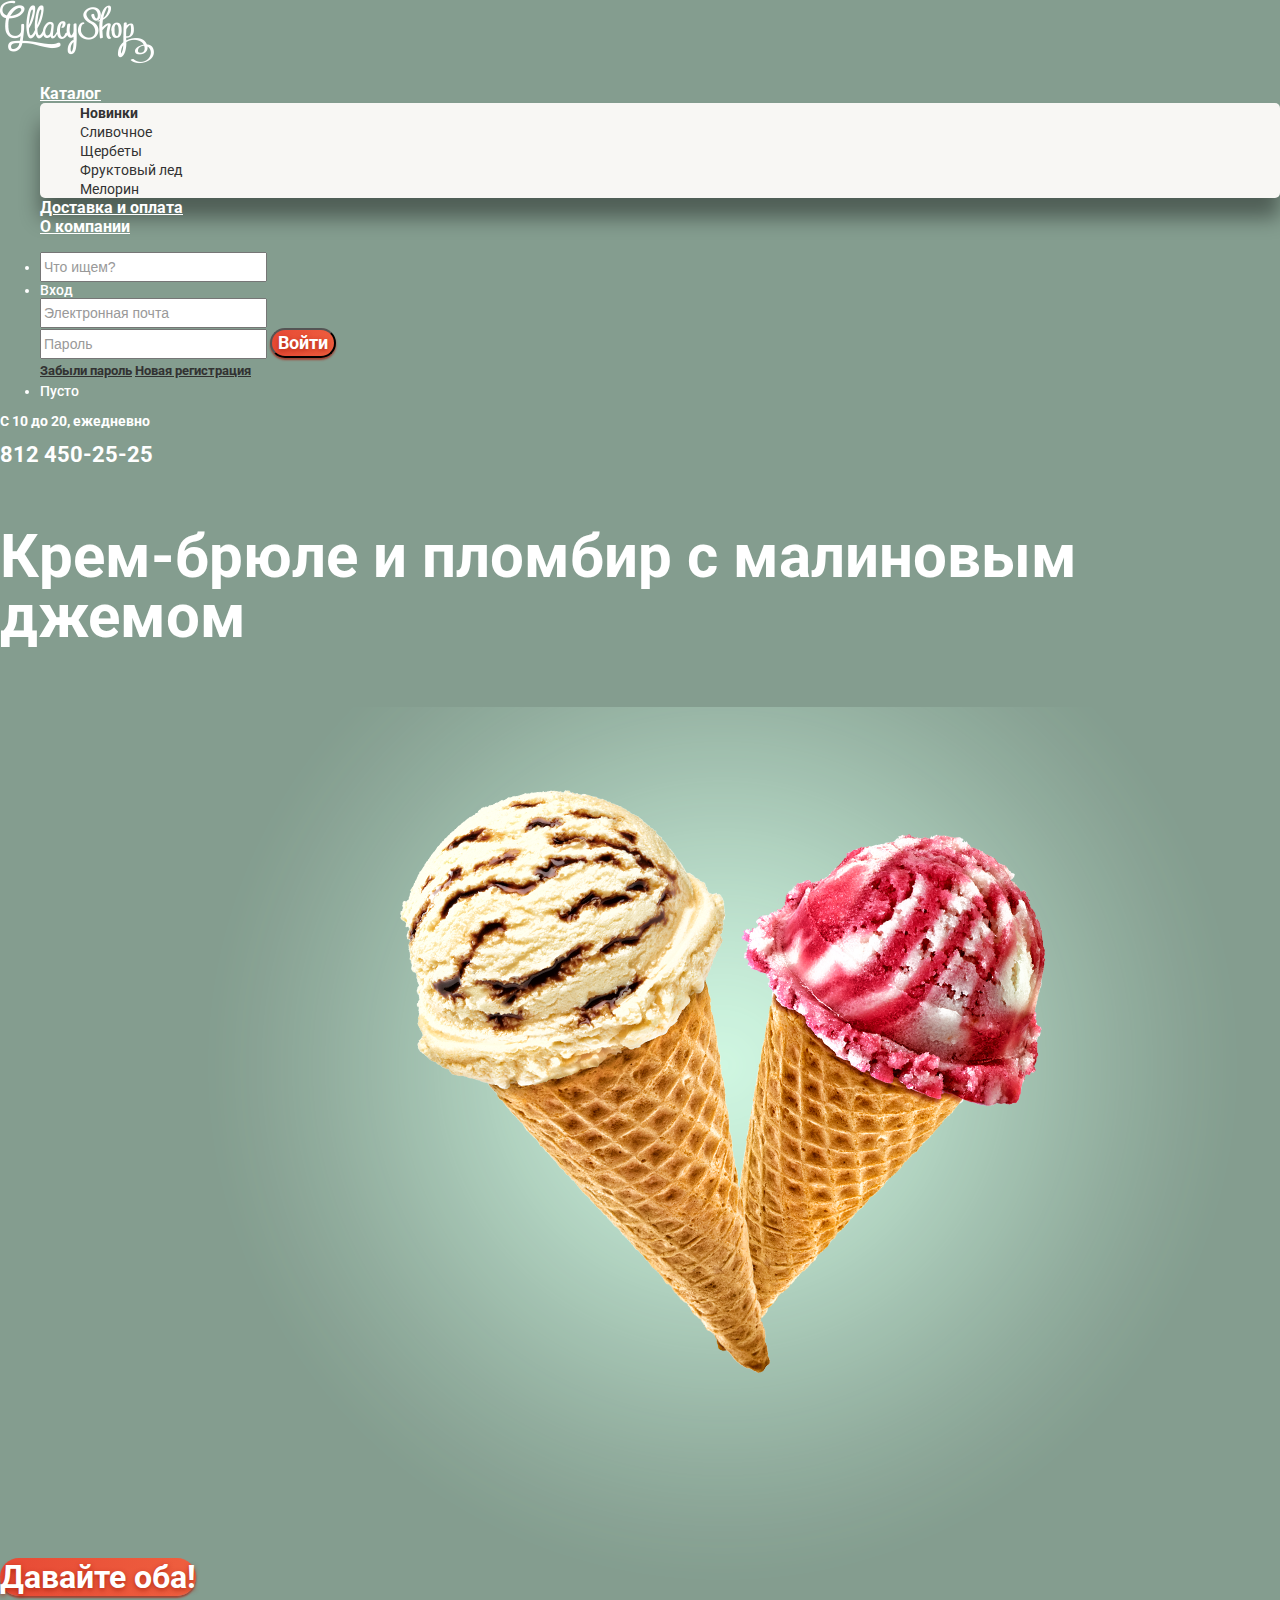
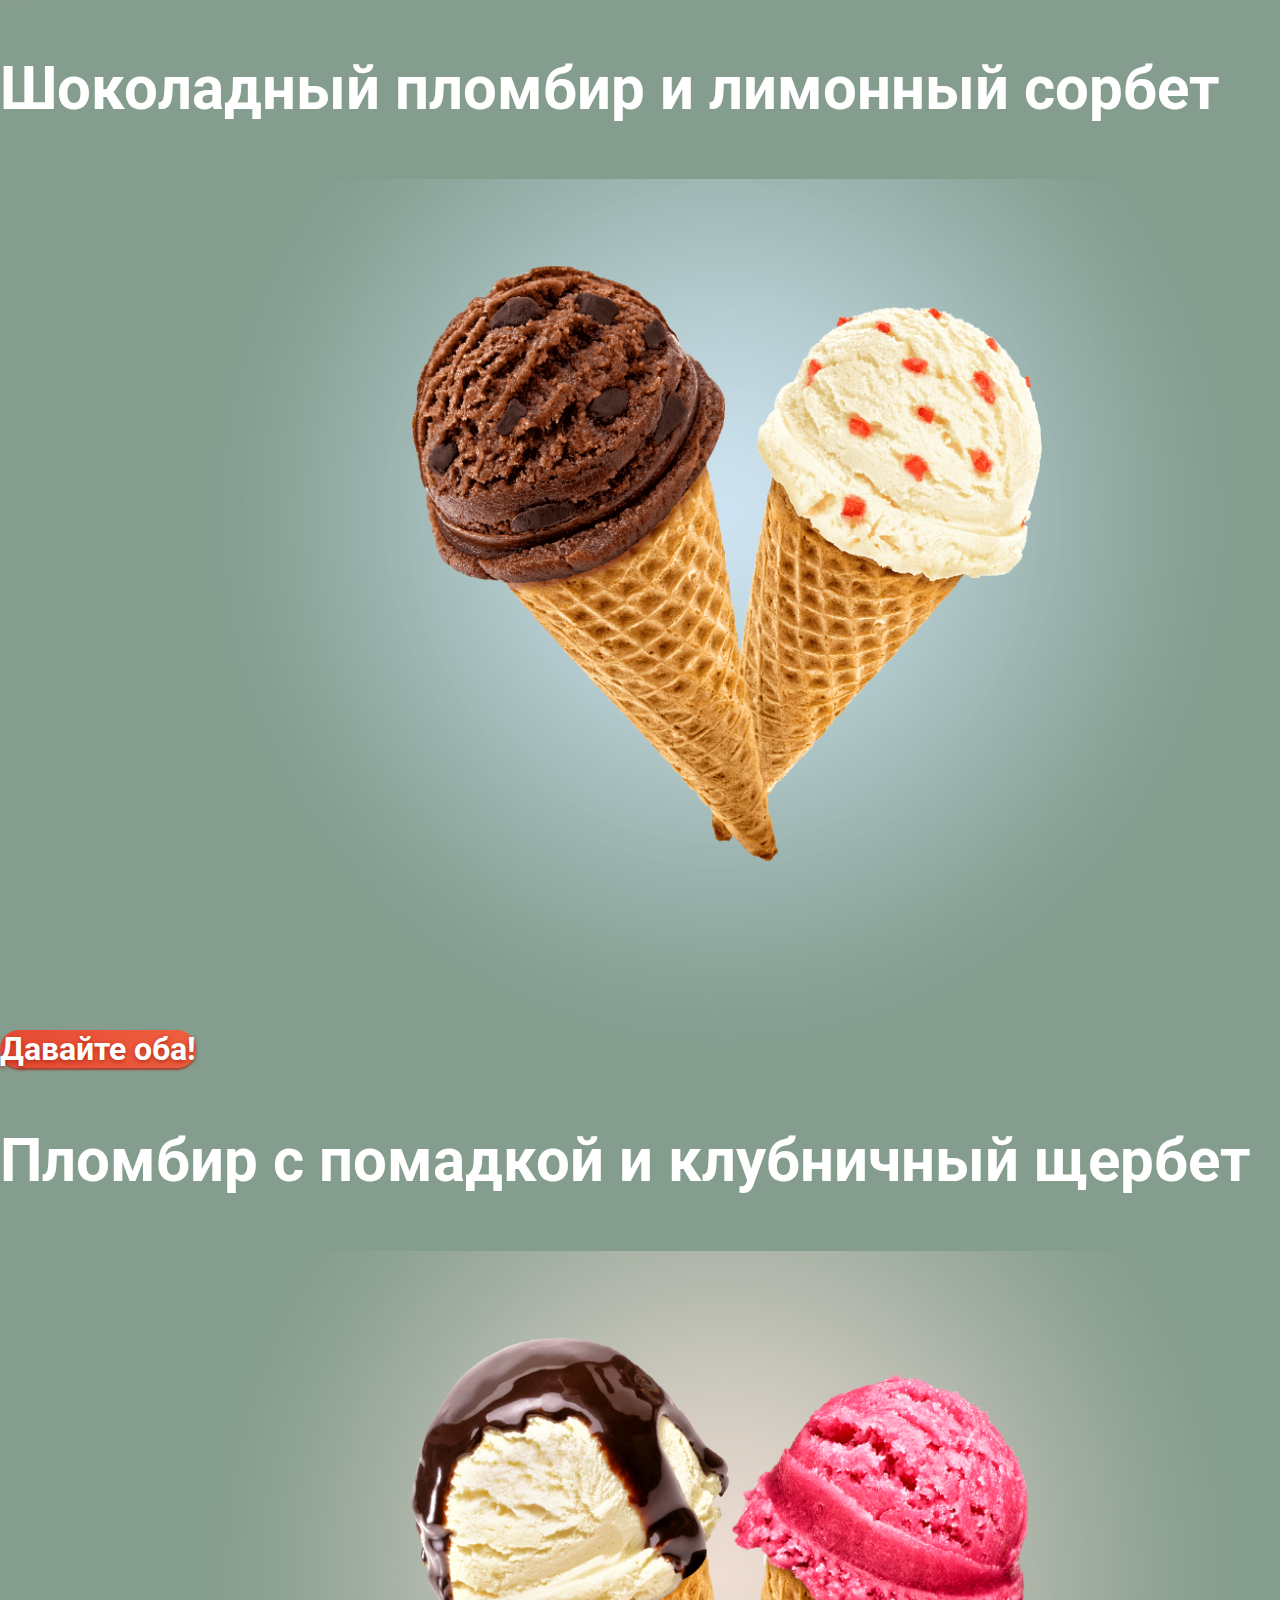
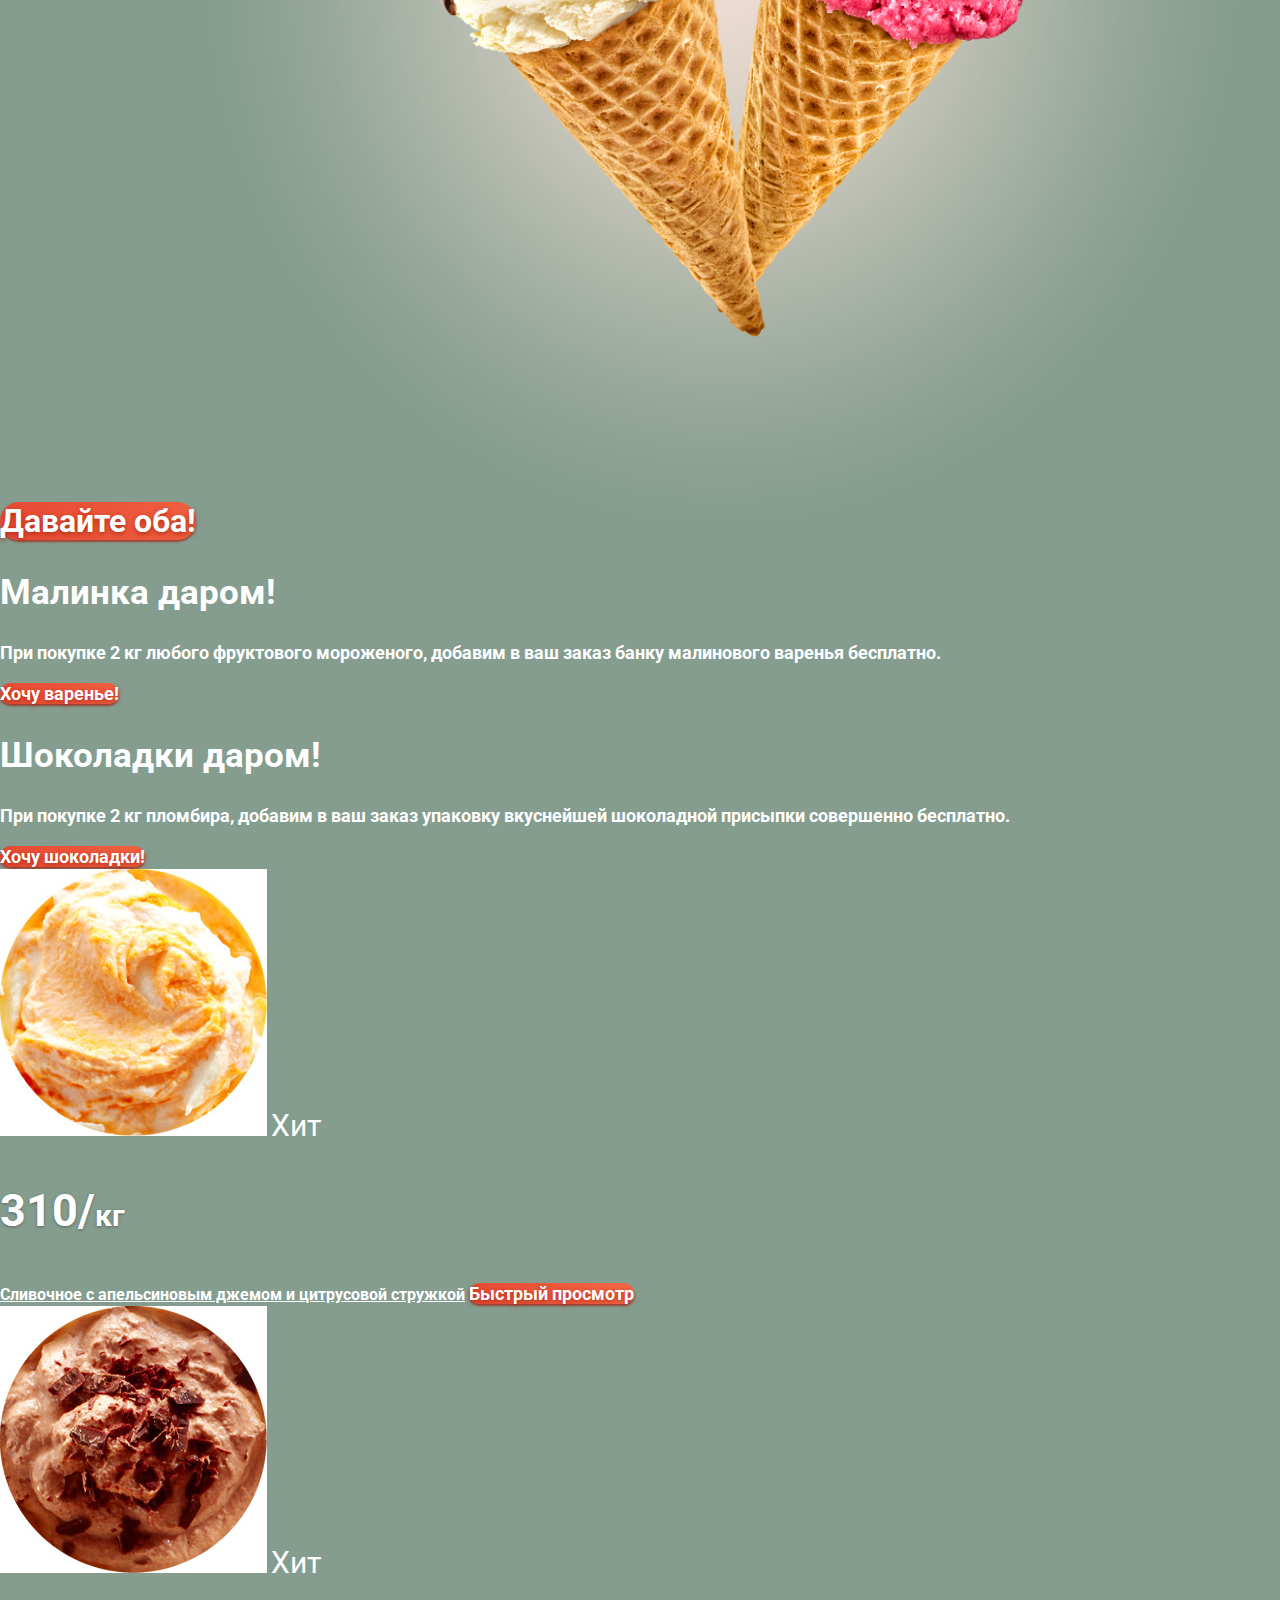
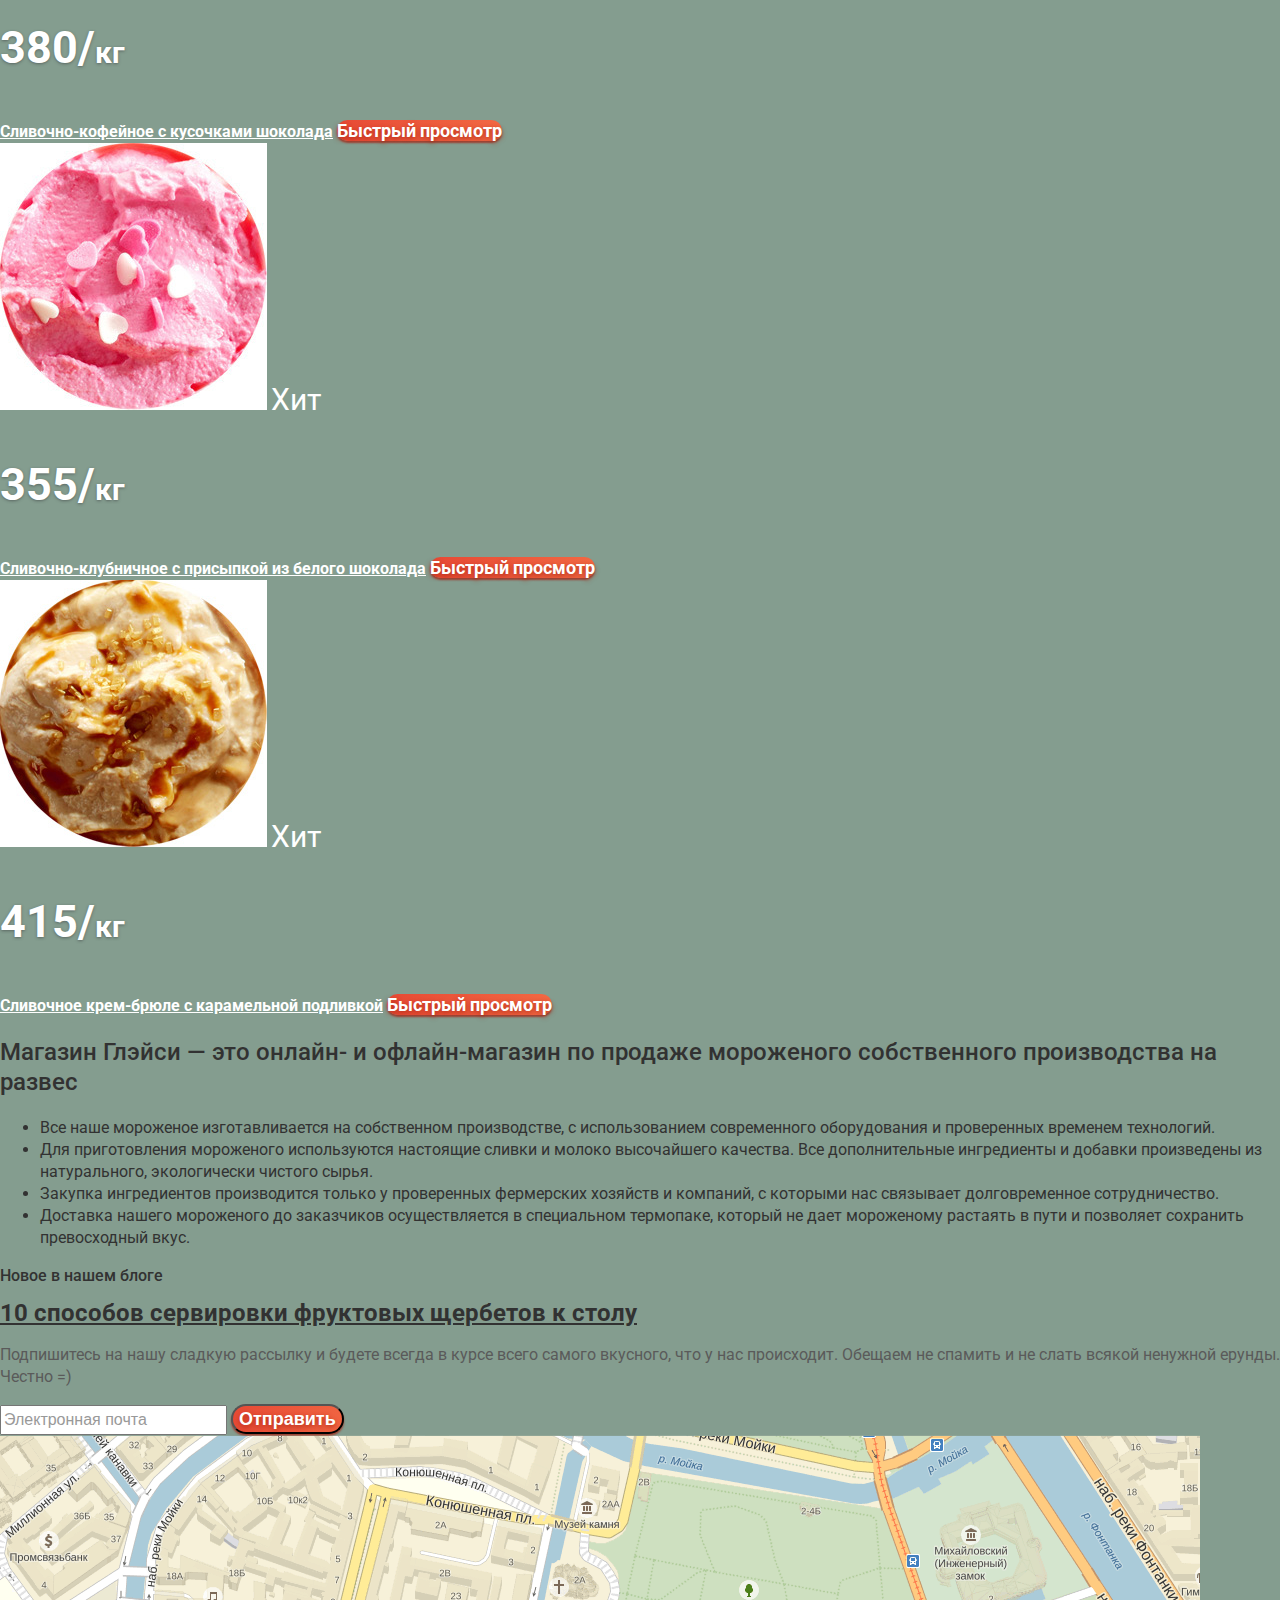
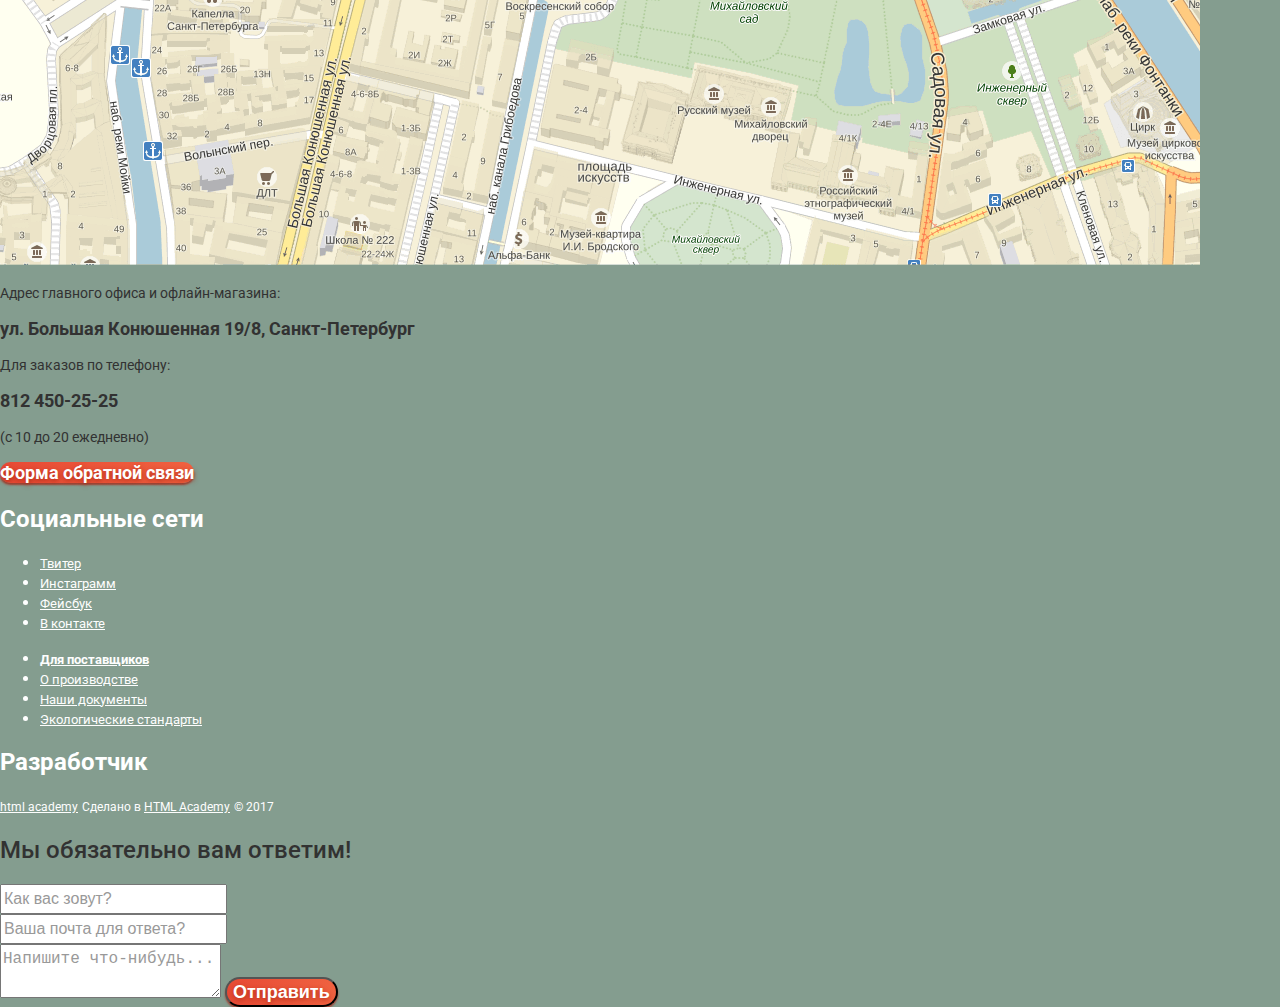
==== index.html @ 692748b2 "Исправления по шрифтам 3.0" ====
<!DOCTYPE html>
<html lang="ru">
  <head>
    <meta charset="utf-8">
    <title>HTML Academy: Глейси</title>
    <link href="https://fonts.googleapis.com/css?family=Roboto:400,500,700" rel="stylesheet">
    <link href="css/normalize.css" rel="stylesheet">
    <link href="css/style.css" rel="stylesheet">
    
  </head>
  <body>
      <header class="main-header">
        <nav class="main-navigation">
            <a class="main-header-logo">
                <img src="img/logo_.png" width="154" height="64" alt="Логотип магазина мороженого Глэйси">
            </a>         
                    <ul class="site-navigation">
                        <li>
                            <a href="#" class="site-navigation-catalog-name">Каталог</a>
                            <ul class="site-navigation-catalog">
                                <li><a href="novelties.html">Новинки</a></li>
                                <li><a href="catalog.html">Сливочное</a></li>
                                <li><a href="scherbet.html">Щербеты</a></li>
                                <li><a href="fruit_ice.html">Фруктовый лед</a></li>
                                <li><a href="melorin.html">Мелорин</a></li>
                            </ul>
                        </li>
                        <li><a href="shipping_payment.html">Доставка и оплата</a></li>
                        <li><a href="about_us.html">О компании</a></li>  
                    </ul>
                    <ul class="user-navigation">
                        <li>                            
                          <span class="visually-hidden">Поиск</span>
                          <form method="get">
                           <input type="search" name="search" placeholder="Что ищем?">
                          </form>
                        </li>
                        <li>
                            <a href="entrance.html" class="login-link">Вход</a>
                            <form>
                                <input type="text" name="e-mail" placeholder="Электронная почта">
                                <br>
                                <input name="pass" type="password" placeholder="Пароль">
                                <button type="submit" class="button-entrance button-background">Войти</button> 
                            </form>
                            <div class="difficulty">
                            <a href="forgot_password.html">Забыли пароль</a>
                            <a href="new_register.html">Новая регистрация</a>
                            </div>
                        </li>
                        <li>
                            <span class="visually-hidden">Корзина</span>
                            <a href="basket.html" class="basket">Пусто</a>
                        </li>      
                    </ul>               
        </nav>
          
          
          <div class="header-info">
          <span class="visually-hidden">График работы и контактный телефон</span>
          <p>С 10 до 20, ежедневно</p>
          <a href="tel:+781245025258">812 450-25-25</a>
          </div>
          
          
          <div class="slider">
              <span class="visually-hidden">Спецпредложение: вместе вкуснее</span>
              <div class="slide1">                   
                  <p>Крем-брюле и пломбир с малиновым джемом</p> 
                  <a href="basket.html" class="button-background">Давайте оба!</a>
                  <img src="img/ice_cream_1.png" width="1045" height="881">
              </div>
              <div class="slide2">
                  <p>Шоколадный пломбир и лимонный сорбет</p>
                  <a href="basket.html" class="button-background">Давайте оба!</a>
                  <img src="img/ice_cream_2.png" width="1045" height="881">
              </div>
              <div class="slide3">
                  <p>Пломбир с помадкой и клубничный щербет</p>
                  <a href="basket.html" class="button-background">Давайте оба!</a>
                  <img src="img/ice_cream_3.png" width="1045" height="881">
              </div>
              <div class="control">
              </div>
          </div>       
      </header>
      
      <main>
      <section class="action">
        <h2 class="visually-hidden">Акции</h2>
          <div class="action-first">
            <span class="visually-hidden">Первая акция</span>  
            <h2>Малинка даром!</h2>
            <p>При покупке 2 кг любого фруктового мороженого, добавим в ваш заказ банку малинового варенья бесплатно.</p>
            <a href="basket.html" class="button-background">Хочу варенье!<span class="visually-hidden">Добавить в корзину</span></a>
          </div>
          <div class="action-second">
            <span class="visually-hidden">Вторая акция</span>
            <h2>Шоколадки даром!</h2>
            <p>При покупке 2 кг пломбира, добавим в ваш заказ упаковку вкуснейшей шоколадной присыпки совершенно бесплатно.</p>
            <a href="basket.html" class="button-background">Хочу шоколадки!<span class="visually-hidden">Добавить в корзину</span></a>
          </div>
      </section>
      
      <section class="range">
      <h2 class="visually-hidden">Ассортимент</h2>
          <div class="icecream">
              <img src="img/1_vanilla_ice_cream.jpg" width="267" height="267">
              <span class="hit">Хит</span>
              <p>310/<span>кг</span></p>
              <a href="vanilla_ice_cream_full.html">Сливочное с апельсиновым джемом и цитрусовой стружкой</a>
              <a href="vanilla_ice_cream.html" class="button-background">Быстрый просмотр</a>
          </div>
          <div class="icecream">              
              <img src="img/2_coffee_ice_cream.jpg" width="267" height="267">
              <span class="hit">Хит</span>
              <p>380/<span>кг</span></p>
              <a href="coffee_ice_cream_full.html">Сливочно-кофейное с кусочками шоколада</a>
              <a href="coffee_ice_cream.html"class="button-background">Быстрый просмотр</a>
          </div>          
          <div class="icecream">
              <img src="img/3_strawberry_ice_cream_.jpg" width="267" height="267">
              <span class="hit">Хит</span>
              <p>355/<span>кг</span></p>
              <a href="strawberry_ice_cream_full.html">Сливочно-клубничное с присыпкой из белого шоколада</a>
              <a href="strawberry_ice_cream.html"class="button-background">Быстрый просмотр</a>
          </div>
          <div class="icecream">              
              <img src="img/4_creme_brulee_ice_cream.jpg" width="267" height="267">
              <span class="hit">Хит</span>
              <p>415/<span>кг</span></p>
              <a href="creme_brulee_ice_cream_full.html">Сливочное крем-брюле с карамельной подливкой</a>
              <a href="creme_brulee_ice_cream.html" class="button-background">Быстрый просмотр</a>
          </div>                  
     </section>
      
      <section class="features">
        <h2>Магазин Глэйси — это онлайн- и офлайн-магазин по продаже мороженого собственного производства на развес</h2>
        <ul>
          <li>
          Все наше мороженое изготавливается на собственном производстве, с использованием современного оборудования и проверенных временем технологий.
          </li>
          <li>
          Для приготовления мороженого используются настоящие сливки и молоко высочайшего качества. Все дополнительные ингредиенты и добавки произведены из натурального, экологически чистого сырья.
          </li>
          <li>
            Закупка ингредиентов  производится только у проверенных фермерских хозяйств и компаний, с которыми нас связывает долговременное сотрудничество.
          </li>
            <li>
            Доставка нашего мороженого до заказчиков осуществляется в специальном термопаке, который не дает мороженому растаять в пути и позволяет сохранить превосходный вкус.
            </li>
        </ul> 
      </section>
            
      <article class="blog">
      <h1>Новое в нашем блоге</h1>
      <a href="blog.html">10 способов сервировки фруктовых щербетов к столу</a>
      </article>

      <section class="subscription">
          <h2 class="visually-hidden">Подписка</h2>
          <p>Подпишитесь на нашу сладкую рассылку и будете всегда в курсе всего самого вкусного, что у нас происходит. Обещаем не спамить и не слать всякой ненужной ерунды. Честно =)</p>
          <form class="subscription">
              <input type="text" name="e-mail" placeholder="Электронная почта">              
              <button type="submit" class="button-background">Отправить</button> 
          </form>
      </section>
      
          <div class="map">
              <span class="visually-hidden">Карта: как нас найти</span>
              <img src="img/map.png" width="1200" height="430" alt="Карта"> 
          </div>
          
      <section class="contacts">
          <h1 class="visually-hidden">Контакты</h1>
          <p>Адрес главного офиса и офлайн-магазина:</p>
          <b>ул. Большая Конюшенная 19/8, Санкт-Петербург</b>
          <p>Для заказов по телефону:</p>
          <a href="tel:+781245025258">812 450-25-25</a>
          <p>(с 10 до 20 ежедневно)</p>
          <a href="feedback_form.html" class="button-background">Форма обратной связи</a>                 
      </section>
      </main>
      
      <footer class="main-footer">
          <section class="footer-social">
              <h2>Социальные сети</h2>
              <ul>
                <li><a class="social-button" href="#">Твитер</a></li>
                <li><a class="social-button" href="#">Инстаграмм</a></li>
                <li><a class="social-button" href="#">Фейсбук</a></li>
                <li><a class="social-button" href="#">В контакте</a></li>
                  </ul>
          </section>
          <section class="about-us">
              <h2 class="visually-hidden">О нас</h2>
          <ul>
              <li><a href="for_suppliers.html">Для поставщиков</a></li>
              <li><a href="about_production.html">О производстве</a></li>
              <li><a href="our_documents.html">Наши документы</a></li>
              <li><a href="eco_standards.html">Экологические стандарты</a></li>
          </ul>       
          </section>
          <section class="developer">
              <h2>Разработчик</h2>
          <a href="https://htmlacademy.ru/intensive/htmlcss">html academy</a>
          <span>Сделано в </span>
              <a href="https://htmlacademy.ru/intensive/htmlcss">HTML Academy</a>
              <span> © 2017</span>
              </section>
      </footer>
      <div class="modal">
          <h2>Мы обязательно вам ответим!</h2>
          <form>
          <input type="text" name="name" placeholder="Как вас зовут?" class="modal-text">
          <br>
          <input type="password" name="e-mail"  placeholder="Ваша почта для ответа?" class="modal-text">
          <br>
          <textarea name="inquiry" id="inquiry-field" rows="" cols="" class="modal-text">Напишите что-нибудь...</textarea>          
          <button type="submit" class="button-background">Отправить</button>
            </form>
     </div> 
  </body>
</html>
---- css/style.css ----
body {
    margin: 0;
    padding: 0;
    background-color: #849d8f;
    color: #ffffff;
    font-family: Roboto, Arial, sans-serif; 
    font-weight: 400;
}

.visually-hidden {
    position: absolute;
    width: 1px;
    height: 1px;
    margin: -1px;
    border: 0;
    padding: 0;
    clip: rect(0 0 0 0);
    overflow: hidden;
}

.button-background{ /*стилизация кнопок*/
    color: #ffffff;
    font-weight: 700;
    text-decoration: none;
    text-align: center;
    text-shadow: 0 2px 5px rgba(160, 32, 11, 0.76);     
    background-image: linear-gradient( 90deg, rgb(231,74,53) 0%, rgb(242,104,67) 100%);
    box-shadow: 0 2px 2px 0 rgba(172, 16, 0, 0.64);
    border-radius: 30px;
}

.button-background:hover { /*стилизация кнопок при наведении*/    
    text-shadow: 0 2px 5px rgba(160, 32, 11, 0.76);
    background-image: linear-gradient( 90deg, rgb(231,74,53) 0%, rgb(242,104,67) 100%);
    box-shadow: 0 2px 2px 0 rgba(172, 16, 0, 0.004);
}

.button-background:active { /*стилизация кнопок при нажатии*/
    text-shadow: 0 2px 5px rgba(160, 32, 11, 0.76);
    background-image: linear-gradient( 90deg, rgb(242,104,67) 0%, rgb(231,74,53) 100%);    
    box-shadow: inset 0 2px 2px 0 rgba(148, 39, 24, 0.004);
}

.site-navigation > li > a {/*стилизация Каталог Доставка О компании*/
    font-size: 16px;
    line-height: 18px;
    color: #ffffff;
    font-family: Roboto, Arial, sans-serif;
    font-weight: 700;
}

.site-navigation,
.site-navigation-catalog
{
    list-style-type: none;
}

.site-navigation-catalog-name:hover {
    background-color: rgb(247, 246, 243);
    background-size: 87px 32px;
    color: #323232;     
}

.site-navigation-catalog-name:active {
    background-color: rgba(248, 247, 244, 0.988);
    box-shadow: inset 0px 2px 1px 0px rgba(105, 105, 105, 0.004);
    color: #323232;    
}

.site-navigation-catalog-name:focus {
    background-color: rgb(208, 112, 88);
    width: 87px;
    height: 32px;
    color: #ffffff;
}

.site-navigation-catalog {
    border-radius: 5px;
    background-color: rgb(248, 247, 244);
    box-shadow: 0px 20px 20px 0px rgba(0, 0, 0, 0.4);
    background-size: 143px 171px;
}

.site-navigation-catalog li:first-of-type a {
    font-size: 14px;
    line-height: 16px;
    color: #323232;
    font-weight: 700;
    text-decoration: none;
    font-family: Roboto, Arial, sans-serif;
    background-size: 143px 28px;
}

.site-navigation-catalog li:not(:first-of-type) a {
    font-size: 14px;
    line-height: 16px;
    color: #323232;
    font-weight: 400;
    text-decoration: none;
    font-family: Roboto, Arial, sans-serif;
    background-size: 143px 28px;
}

.site-navigation-catalog a:hover{
  background-color: #fbded7;
}

.site-navigation-catalog a:active{
  background-color: #f6b5a5;
}

.site-navigation-catalog a:visited{
  background-color: #d07058;
}

.user-navigation {
    font-size: 14px;
    line-height: 16px;
    font-weight: 500; 
    font-family: Roboto, Arial, sans-serif;
}

.user-navigation a{
    font-size: 14px;
    line-height: 16px;
    font-weight: 500;    
    color: #ffffff;
    text-decoration: none;
    font-family: Roboto, Arial, sans-serif;
}

.user-navigation input::-webkit-input-placeholder {
    font-size: 14px;
    line-height: 24px;
    color: #999999;
    font-weight: 400;
}

.user-navigation input, 
.subscription input, 
.modal input {
    font-size: 16px;
    line-height: 24px;
    color: #323232;
    font-weight: 700;
}


.search:hover {
    border-radius: 50%;
    background-color: rgb(248, 247, 244);
    background-size: 33px 33px;
}

.login-link:hover {
    background-color: rgb(248, 247, 244);
    background-size: 93px 32px;
    color: #323232;
}

.button-entrance {
    background-size: 100px 44px;    
    font-weight: 700;
    font-family: Roboto, Arial, sans-serif; 
    font-size: 18px;
    line-height: 24px;
}

.difficulty a {
    font-family: Roboto, Arial, sans-serif; 
    font-size: 13px;
    line-height: 24px;
    text-decoration: underline;
    color: #323232;
    font-weight: 700;
}

.basket {
    font-size: 14px;
    line-height: 16px;
    color: #323232;
    text-decoration: none;
    font-weight: 500;
}

.basket-with-goods {
    font-size: 13px;
    line-height: 16px;
    color: #323232;    
    font-weight: 400;
}

.basket-with-goods span {
    color: #999999;
}

.basket-with-goods p {
    font-size: 15px;
    line-height: 18px;
    color: #323232;    
    font-weight: 700;
}

.basket-with-goods a {
    font-size: 18px;
    line-height: 24px; 
    font-weight: 700;
}
    
.header-info p {
    font-size: 14px;
    line-height: 16px;
    font-weight: 700;
}

.header-info a{
    font-size: 22px;
    line-height: 24px;
    color: #ffffff;
    text-decoration: none;
    font-weight: 700;
}

.slider p{
    font-size: 60px;
    line-height: 60px;
    font-weight: 700;
}

.slider a {
    font-size: 32px;
    line-height: 44px;
    background-size: 280px 64px;  
    font-weight: 700;
}

.action h2 {
    font-size: 35px;
    line-height: 41px;
    font-weight: 700;
}

.action p {
    font-size: 18px;
    line-height: 22px;
    font-weight: 700;
}

.action-first a {
    font-size: 18px;
    line-height: 24px;
    background-size: 165px 46px;
    font-weight: 700;
}

.action-second a{
    font-size: 18px;
    line-height: 24px;
    background-size: 189px 45px; 
    font-weight: 700;
}

.icecream p{
    font-size: 45px;
    line-height: 45px;
    color: rgb(255, 255, 255);    
    text-align: left;
    text-shadow: 0px 1px 3px rgba(49, 50, 53, 0.5);
    font-weight: 700;
}

.icecream span {
    font-size: 30px;
}

.icecream a{
    font-size: 16px;
    line-height: 22px;
    color: #ffffff;
    font-weight: 700;
}

.icecream a:last-of-type {
    font-size: 18px;
}

.features h2{
    font-size: 24px;
    line-height: 30px;
    color: #323232;
    font-weight: 500;
}

.features li{
   font-size: 16px;
   line-height: 22px;
   color: #323232;
   font-weight: 400;  
}

.blog h1{
    font-size: 16px;
    line-height: 22px;
    color: #323232;
    font-weight: 500;  
}

.blog a{
    font-size: 24px;
    line-height: 30px;
    color: #323232;
    font-weight: 700;
}

.subscription p{
    font-size: 16px;
    line-height: 22px;
    color: #5a5a5a;
    font-weight: 400;
}

.subscription button{
    font-size: 18px;
    line-height: 24px; 
    background-size: 129px 44px;
    font-weight: 700;
}

.subscription input::-webkit-input-placeholder, 
.modal input::-webkit-input-placeholder {
    font-size: 16px;
    line-height: 24px;
    font-weight: 400;
    color: #999999;
}

.contacts p{
    font-size: 14px;
    line-height: 20px;
    color: #323232;
    font-weight: 400;
}

.contacts b,
.contacts a{
    font-size: 18px;
    line-height: 24px;
    color: #323232;
    text-decoration: none;
    font-weight: 700;
}

.contacts a:last-child {
   color: #fefefe; 
   background-size: 252px 44px;
    font-weight: 700;
}

.main-footer a {
    font-size: 13px;
    line-height: 18px;
    color: #fefefe;
    font-weight: 400;
}

.about-us li:first-child a{
    font-weight: 700;
}

.developer a {
    font-size: 12px;
    font-weight: 400;
}

.modal h2 {
    font-size: 24px;
    line-height: 28px;
    color: #323232;
    font-weight: 500;
}

.modal-text {
    font-size: 16px;
    line-height: 24px;
    color: #999999;
    font-weight: 400;
}

.modal button {
    font-size: 18px;
    line-height: 24px;
    background-size: 139px 44px;    
}

.breadcrumbs a {
    font-size: 14px;
    line-height: 16px;
    color: #ffffff;    
    font-weight: 400;
}

.link-current {
    font-size: 14px;
    line-height: 16px;
    font-weight: 400;
}

main h1 {
    font-size: 35px;
    line-height: 41px;
    font-weight: 700;
}

.preferenses {
    font-size: 16px;
    line-height: 18px;
    font-weight: 500;
}

.preferenses > label:not(:last-of-type),
.preferenses span,
.preferenses fieldset legend {
    font-size: 14px;
    line-height: 16px;
    font-weight: 500;
}

 
.preferenses button {
    font-size: 16px;
    line-height: 18px;
    font-weight: 500;
    color: #ffffff;
    border: 2px solid rgb(255, 255, 255);
    background-color: rgba(255, 255, 255, 0.188);
    background-size: 148px 41px;
}

.page a {
    font-size: 16px;
    line-height: 18px;
    color: #ffffff;    
    font-weight: 500;
    text-decoration: none;
}

.page a:hover {
    border-radius: 50%;
    background-color: rgb(255, 255, 255);
    opacity: 0.2;
    background-size: 27px 26px;
}

.page a:active {
    color: #353535;  
    border-radius: 50%;
    background-color: rgb(255, 255, 255);
    opacity: 0.2;
    background-size: 27px 26px;
}
.developer span{
    font-size: 12px;
    line-height: 18px;
    font-weight: 400;
}
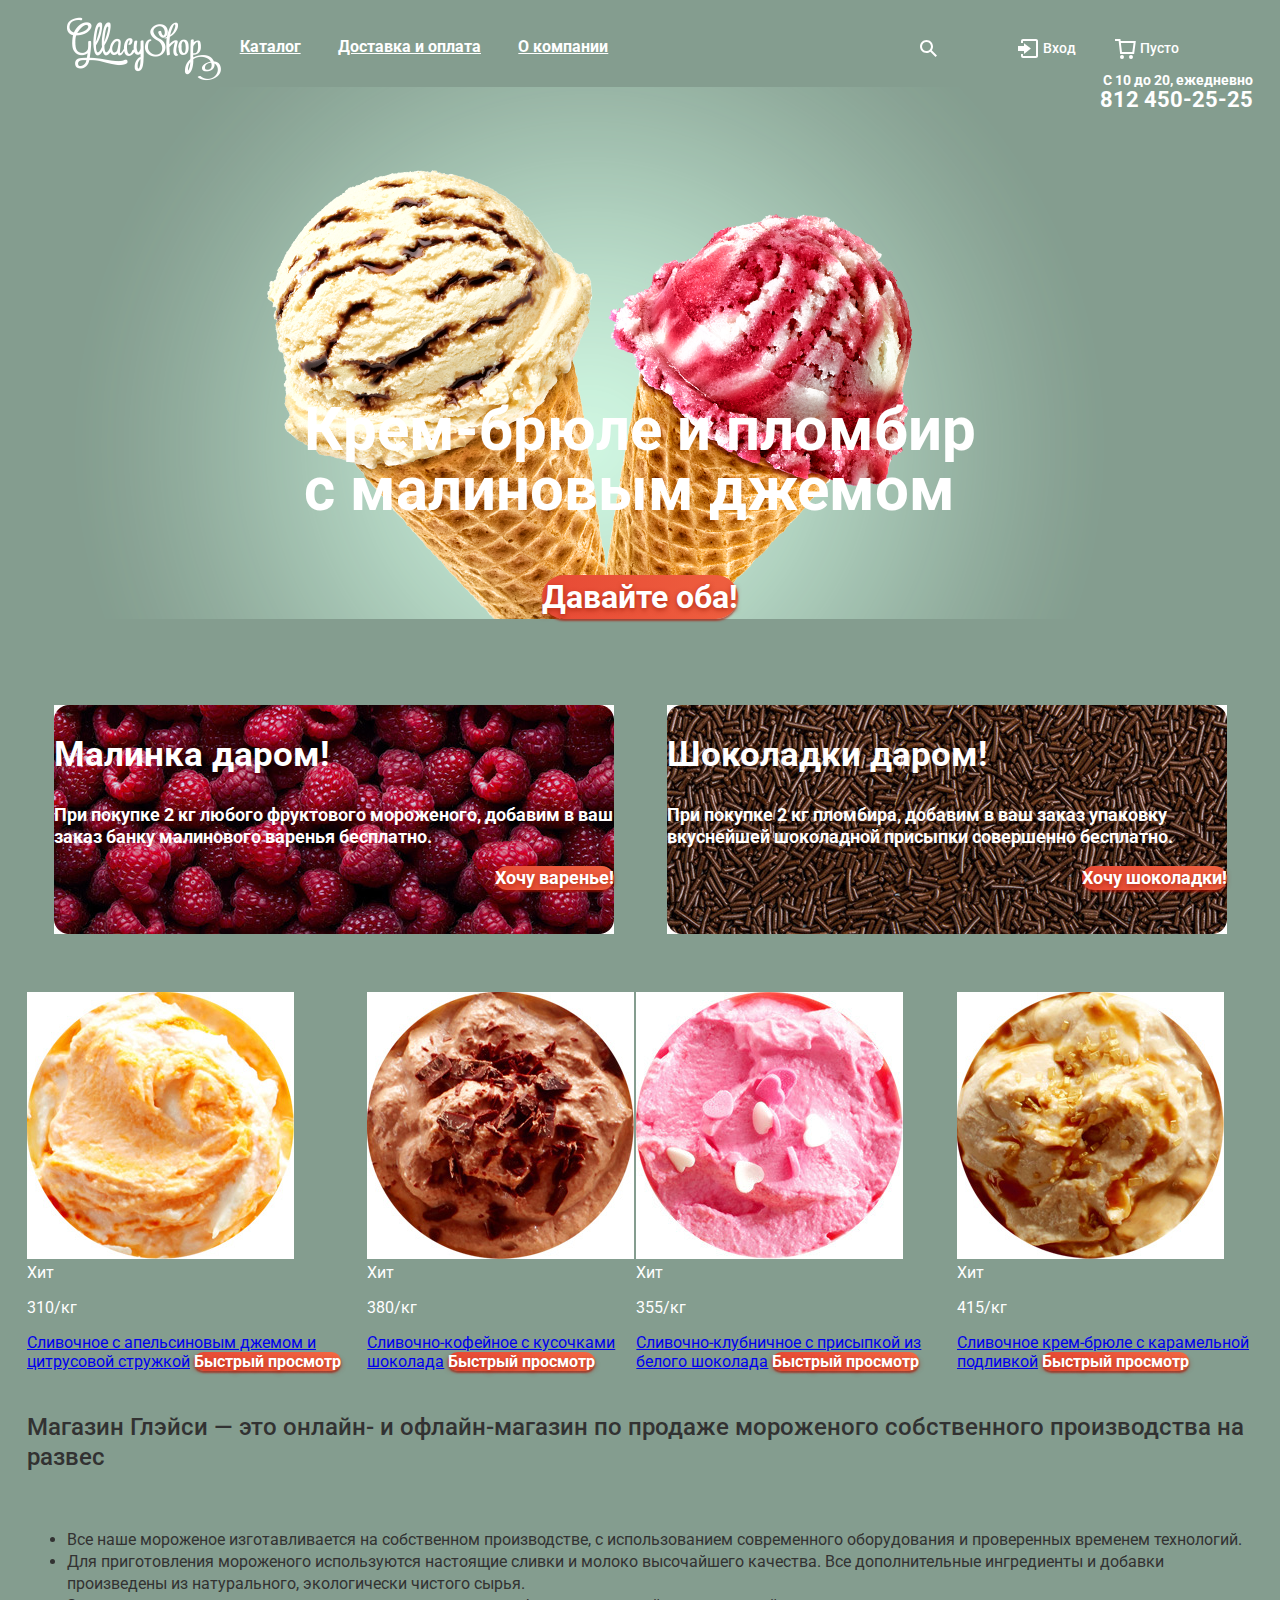
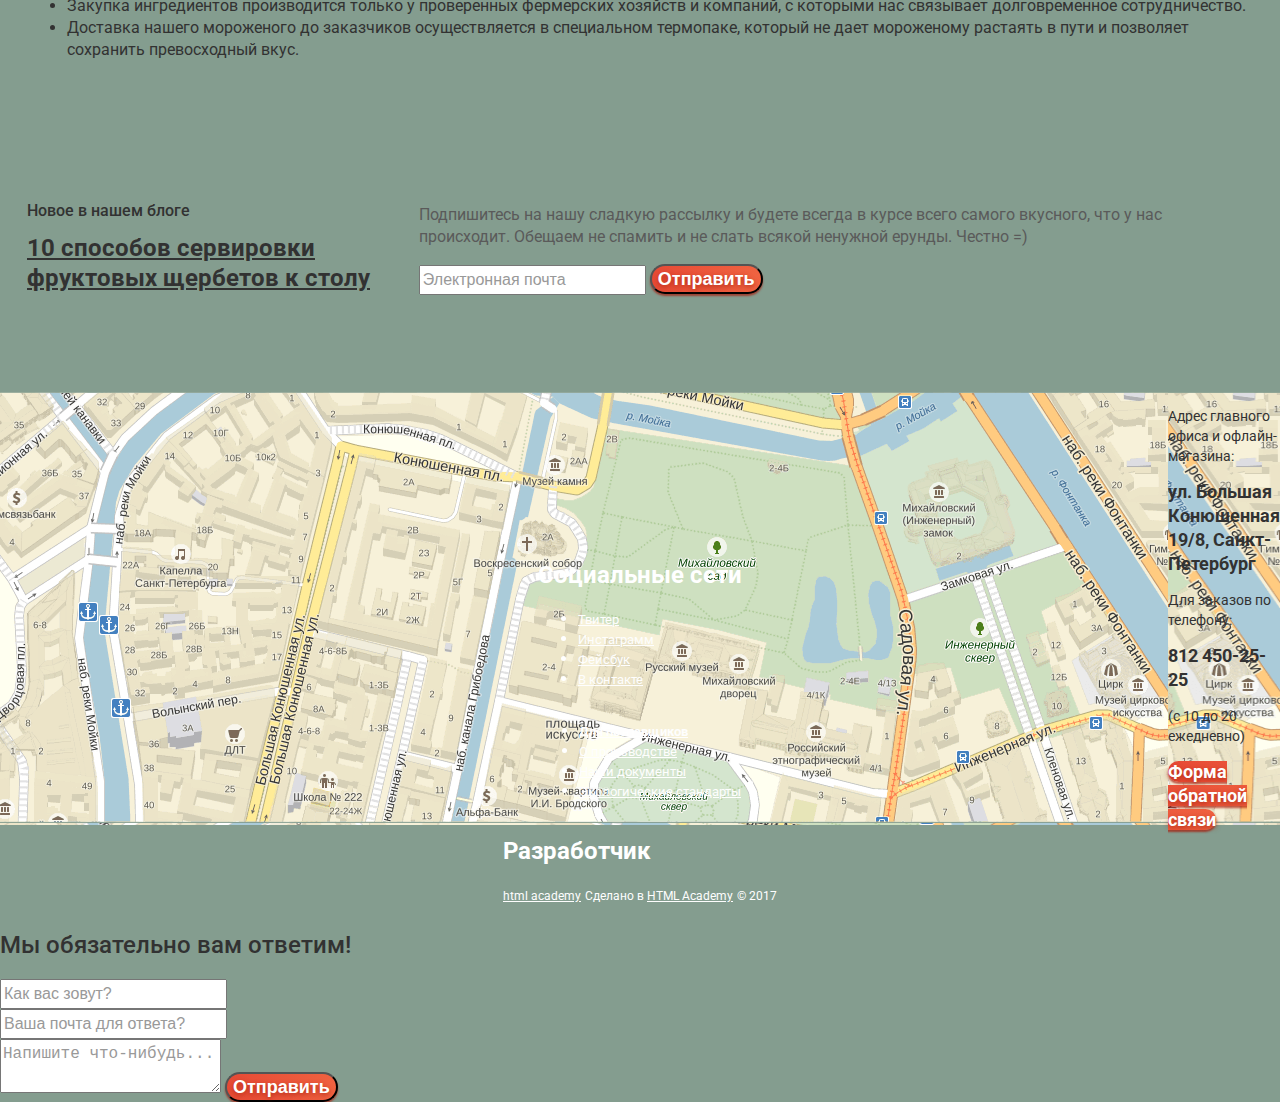
==== commit cb93f3e1: "Начальная разметка флексов" ====
--- a/index.html
+++ b/index.html
@@ -6,38 +6,41 @@
     <link href="https://fonts.googleapis.com/css?family=Roboto:400,500,700" rel="stylesheet">
     <link href="css/normalize.css" rel="stylesheet">
     <link href="css/style.css" rel="stylesheet">
+    <!--<link href="css/flex.css" rel="stylesheet">-->
     
   </head>
   <body>
       <header class="main-header">
         <nav class="main-navigation">
+            <div class="container">
             <a class="main-header-logo">
                 <img src="img/logo_.png" width="154" height="64" alt="Логотип магазина мороженого Глэйси">
-            </a>         
+            </a>        
                     <ul class="site-navigation">
-                        <li>
+                       <li>
                             <a href="#" class="site-navigation-catalog-name">Каталог</a>
-                            <ul class="site-navigation-catalog">
+                            <!--<ul class="site-navigation-catalog">
                                 <li><a href="novelties.html">Новинки</a></li>
                                 <li><a href="catalog.html">Сливочное</a></li>
                                 <li><a href="scherbet.html">Щербеты</a></li>
                                 <li><a href="fruit_ice.html">Фруктовый лед</a></li>
                                 <li><a href="melorin.html">Мелорин</a></li>
-                            </ul>
+                            </ul>-->
                         </li>
                         <li><a href="shipping_payment.html">Доставка и оплата</a></li>
                         <li><a href="about_us.html">О компании</a></li>  
                     </ul>
+                </div>
                     <ul class="user-navigation">
                         <li>                            
-                          <span class="visually-hidden">Поиск</span>
+                          <!--<span class="visually-hidden">Поиск</span>
                           <form method="get">
                            <input type="search" name="search" placeholder="Что ищем?">
-                          </form>
+                          </form>-->
                         </li>
                         <li>
                             <a href="entrance.html" class="login-link">Вход</a>
-                            <form>
+                            <!--<form>
                                 <input type="text" name="e-mail" placeholder="Электронная почта">
                                 <br>
                                 <input name="pass" type="password" placeholder="Пароль">
@@ -46,13 +49,13 @@
                             <div class="difficulty">
                             <a href="forgot_password.html">Забыли пароль</a>
                             <a href="new_register.html">Новая регистрация</a>
-                            </div>
+                            </div>-->
                         </li>
                         <li>
                             <span class="visually-hidden">Корзина</span>
                             <a href="basket.html" class="basket">Пусто</a>
                         </li>      
-                    </ul>               
+                    </ul>              
         </nav>
           
           
@@ -62,15 +65,14 @@
           <a href="tel:+781245025258">812 450-25-25</a>
           </div>
           
-          
           <div class="slider">
               <span class="visually-hidden">Спецпредложение: вместе вкуснее</span>
-              <div class="slide1">                   
-                  <p>Крем-брюле и пломбир с малиновым джемом</p> 
+                            <div class="slide1">                   
+                  <p>Крем-брюле и пломбир с малиновым джемом</p>
                   <a href="basket.html" class="button-background">Давайте оба!</a>
-                  <img src="img/ice_cream_1.png" width="1045" height="881">
+                  <!--<img src="img/ice_cream_1.png" width="1045" height="881">-->
               </div>
-              <div class="slide2">
+              <!--<div class="slide2">
                   <p>Шоколадный пломбир и лимонный сорбет</p>
                   <a href="basket.html" class="button-background">Давайте оба!</a>
                   <img src="img/ice_cream_2.png" width="1045" height="881">
@@ -79,10 +81,10 @@
                   <p>Пломбир с помадкой и клубничный щербет</p>
                   <a href="basket.html" class="button-background">Давайте оба!</a>
                   <img src="img/ice_cream_3.png" width="1045" height="881">
-              </div>
-              <div class="control">
-              </div>
-          </div>       
+              </div>-->                
+              <div class="slider-controls">
+             </div>
+          </div>
       </header>
       
       <main>
@@ -104,29 +106,33 @@
       
       <section class="range">
       <h2 class="visually-hidden">Ассортимент</h2>
-          <div class="icecream">
+          <div class="icecream-1">
               <img src="img/1_vanilla_ice_cream.jpg" width="267" height="267">
+              <br>
               <span class="hit">Хит</span>
               <p>310/<span>кг</span></p>
               <a href="vanilla_ice_cream_full.html">Сливочное с апельсиновым джемом и цитрусовой стружкой</a>
               <a href="vanilla_ice_cream.html" class="button-background">Быстрый просмотр</a>
           </div>
-          <div class="icecream">              
+          <div class="icecream-2">              
               <img src="img/2_coffee_ice_cream.jpg" width="267" height="267">
+              <br>
               <span class="hit">Хит</span>
               <p>380/<span>кг</span></p>
               <a href="coffee_ice_cream_full.html">Сливочно-кофейное с кусочками шоколада</a>
               <a href="coffee_ice_cream.html"class="button-background">Быстрый просмотр</a>
           </div>          
-          <div class="icecream">
+          <div class="icecream-3">
               <img src="img/3_strawberry_ice_cream_.jpg" width="267" height="267">
+              <br>
               <span class="hit">Хит</span>
               <p>355/<span>кг</span></p>
               <a href="strawberry_ice_cream_full.html">Сливочно-клубничное с присыпкой из белого шоколада</a>
               <a href="strawberry_ice_cream.html"class="button-background">Быстрый просмотр</a>
           </div>
-          <div class="icecream">              
+          <div class="icecream-4">              
               <img src="img/4_creme_brulee_ice_cream.jpg" width="267" height="267">
+              <br>
               <span class="hit">Хит</span>
               <p>415/<span>кг</span></p>
               <a href="creme_brulee_ice_cream_full.html">Сливочное крем-брюле с карамельной подливкой</a>
@@ -135,8 +141,8 @@
      </section>
       
       <section class="features">
-        <h2>Магазин Глэйси — это онлайн- и офлайн-магазин по продаже мороженого собственного производства на развес</h2>
-        <ul>
+        <h2 class="features-title">Магазин Глэйси — это онлайн- и офлайн-магазин по продаже мороженого собственного производства на развес</h2>
+        <ul class="features-list">
           <li>
           Все наше мороженое изготавливается на собственном производстве, с использованием современного оборудования и проверенных временем технологий.
           </li>
@@ -152,7 +158,8 @@
         </ul> 
       </section>
             
-      <article class="blog">
+      <div class="blog-subscription">
+          <article class="blog">
       <h1>Новое в нашем блоге</h1>
       <a href="blog.html">10 способов сервировки фруктовых щербетов к столу</a>
       </article>
@@ -165,8 +172,10 @@
               <button type="submit" class="button-background">Отправить</button> 
           </form>
       </section>
-      
-          <div class="map">
+          </div>
+      
+          <div class="map-contacts">
+              <div class="map">
               <span class="visually-hidden">Карта: как нас найти</span>
               <img src="img/map.png" width="1200" height="430" alt="Карта"> 
           </div>
@@ -180,6 +189,7 @@
           <p>(с 10 до 20 ежедневно)</p>
           <a href="feedback_form.html" class="button-background">Форма обратной связи</a>                 
       </section>
+              </div>
       </main>
       
       <footer class="main-footer">
--- a/css/style.css
+++ b/css/style.css
@@ -1,3 +1,7 @@
+html {
+    box-sizing: border-box;
+}
+
 body {
     margin: 0;
     padding: 0;
@@ -5,6 +9,11 @@
     color: #ffffff;
     font-family: Roboto, Arial, sans-serif; 
     font-weight: 400;
+    /* Временно для сетки 
+    background-image: url("/img/gllacy-index-1200.jpg");
+    background-size: 1200px auto;
+    background-position: top center;
+    background-repeat: no-repeat; */
 }
 
 .visually-hidden {
@@ -31,7 +40,7 @@
 
 .button-background:hover { /*стилизация кнопок при наведении*/    
     text-shadow: 0 2px 5px rgba(160, 32, 11, 0.76);
-    background-image: linear-gradient( 90deg, rgb(231,74,53) 0%, rgb(242,104,67) 100%);
+    background-image: linear-gradient( 90deg, rgb(231,74,53, 0.8) 0%, rgb(242,104,67, 0.8) 100%);
     box-shadow: 0 2px 2px 0 rgba(172, 16, 0, 0.004);
 }
 
@@ -50,7 +59,8 @@
 }
 
 .site-navigation,
-.site-navigation-catalog
+.site-navigation-catalog, 
+.user-navigation
 {
     list-style-type: none;
 }
@@ -113,22 +123,6 @@
   background-color: #d07058;
 }
 
-.user-navigation {
-    font-size: 14px;
-    line-height: 16px;
-    font-weight: 500; 
-    font-family: Roboto, Arial, sans-serif;
-}
-
-.user-navigation a{
-    font-size: 14px;
-    line-height: 16px;
-    font-weight: 500;    
-    color: #ffffff;
-    text-decoration: none;
-    font-family: Roboto, Arial, sans-serif;
-}
-
 .user-navigation input::-webkit-input-placeholder {
     font-size: 14px;
     line-height: 24px;
@@ -144,7 +138,6 @@
     color: #323232;
     font-weight: 700;
 }
-
 
 .search:hover {
     border-radius: 50%;
@@ -206,59 +199,7 @@
     line-height: 24px; 
     font-weight: 700;
 }
-    
-.header-info p {
-    font-size: 14px;
-    line-height: 16px;
-    font-weight: 700;
-}
-
-.header-info a{
-    font-size: 22px;
-    line-height: 24px;
-    color: #ffffff;
-    text-decoration: none;
-    font-weight: 700;
-}
-
-.slider p{
-    font-size: 60px;
-    line-height: 60px;
-    font-weight: 700;
-}
-
-.slider a {
-    font-size: 32px;
-    line-height: 44px;
-    background-size: 280px 64px;  
-    font-weight: 700;
-}
-
-.action h2 {
-    font-size: 35px;
-    line-height: 41px;
-    font-weight: 700;
-}
-
-.action p {
-    font-size: 18px;
-    line-height: 22px;
-    font-weight: 700;
-}
-
-.action-first a {
-    font-size: 18px;
-    line-height: 24px;
-    background-size: 165px 46px;
-    font-weight: 700;
-}
-
-.action-second a{
-    font-size: 18px;
-    line-height: 24px;
-    background-size: 189px 45px; 
-    font-weight: 700;
-}
+
 
 .icecream p{
     font-size: 45px;
@@ -405,7 +346,7 @@
     font-weight: 400;
 }
 
-main h1 {
+.main h1 {
     font-size: 35px;
     line-height: 41px;
     font-weight: 700;
@@ -424,7 +365,6 @@
     line-height: 16px;
     font-weight: 500;
 }
-
  
 .preferenses button {
     font-size: 16px;
@@ -458,8 +398,305 @@
     opacity: 0.2;
     background-size: 27px 26px;
 }
+
 .developer span{
     font-size: 12px;
     line-height: 18px;
     font-weight: 400;
 }
+
+/*++++++++++++++++++++++++++++++++++++++++++++++*/
+
+
+
+
+.features {
+    display: flex;
+    flex-direction: column;
+    justify-content: center;
+    align-content: space-between; 
+    flex-wrap: wrap;
+    padding: 0 27px;
+    margin-bottom: 40px;
+    height: 307px;    
+    box-sizing: inherit;    
+}
+
+.features-title {
+    margin: auto;
+}
+
+.features-list {
+    margin: auto;
+}
+
+.blog-subscription {
+    display: flex;
+    justify-content: space-between;
+    align-items: center;
+    padding: 0 27px;
+    margin-bottom: 40px;
+    height: 222px;    
+    box-sizing: inherit;    
+}
+
+.blog {
+    margin: auto;
+}
+
+.subscription {
+    margin: auto;
+}
+
+.map-contacts {
+    display: flex;
+    justify-content: flex-end;
+    align-items: center;
+    margin-bottom: 18px;
+    height: 433px;    
+    box-sizing: inherit;  
+    background-image: url("/img/map.png");
+    background-size: 100% 430px;
+}
+
+.contacts {
+    margin: auto;
+}
+
+.main-footer {
+    display: flex;    
+    flex-direction: column;
+    justify-content: flex-end;
+    align-items: center;
+    padding: 0 27px; 
+    margin-bottom: 26px;
+    height: 62px;    
+    box-sizing: inherit;    
+}
+
+.footer-social {
+    margin: auto;
+}
+
+.about-us {
+    margin: auto;
+}
+
+.developer {
+    margin: auto;
+}
+
+
+
+/*сделано*/
+
+.main-header {
+    display: flex;
+    flex-direction: column;
+    align-items: center;
+    padding: 10px 27px 0; 
+    margin-bottom: 40px;
+    height: 610px;     
+    box-sizing: inherit;
+}
+
+.main-navigation {
+    width: 1146px;
+    height: 77px;    
+    display: flex;
+}
+
+.container {
+    display: flex;
+    justify-content: flex-start;
+    width: 853px;
+    align-items: center;
+}
+
+.site-navigation {
+    display: flex;
+    justify-content: space-around;
+    align-content: center;
+    margin: 0;
+    padding: 0px;
+    padding-top: 40px;
+    width: 406px;
+    height: 63px;
+}
+
+.main-header-logo {
+    width: 154px;
+    height: 64px;
+}
+
+.user-navigation {
+    display: flex;
+    width: 293px;
+    justify-content: flex-end;
+    align-items: baseline;
+    padding-left: 10px;
+    font-size: 14px;
+    line-height: 16px;
+    font-weight: 500; 
+    font-family: Roboto, Arial, sans-serif;
+}
+
+.user-navigation li {
+    margin: auto;
+    width: 103px;
+    height: 33px;
+    padding-left: 25px;
+    padding-top: 15px;
+}
+
+.user-navigation a {
+    font-size: 14px;
+    line-height: 16px;
+    font-weight: 500;    
+    color: #ffffff;
+    text-decoration: none;
+    font-family: Roboto, Arial, sans-serif;
+}
+
+.user-navigation li:nth-child(1) {
+    background-image: url("/img/loupe_main.svg");
+    background-repeat: no-repeat;
+    background-position: left;
+}
+
+.user-navigation li:nth-child(2) {
+    background-image: url("/img/entrance_main.svg");
+    background-repeat: no-repeat;
+    background-position: left;    
+}
+
+.user-navigation li:nth-child(3) {    
+    background-image: url("/img/basket_main.svg");
+    background-repeat: no-repeat;
+    background-position: left;
+}
+
+.header-info {
+    display: block;
+    position: absolute;
+    margin: 0;
+    padding: 0;
+    top: 72px;
+    right: 27px;
+    width: 168px;
+    height: 45px;
+    text-align: right;
+}
+
+.header-info p,
+.header-info a {
+    margin: 0;
+    padding: 0;
+    color: #ffffff;
+    text-decoration: none;
+    font-weight: 700;
+}
+
+.header-info p {
+    font-size: 14px;
+    line-height: 16px;
+}
+
+.header-info a{
+    font-size: 22px;
+    line-height: 24px;   
+}
+
+.slide1 {
+    width: 1146px;
+    height: 532px;
+    display: flex;
+    flex-direction: column;
+    justify-content: flex-end;
+    align-items: center;
+    background-image: url("/img/ice_cream_1.png");
+    background-repeat: no-repeat;
+}
+
+.slide1 p {
+    display: block;
+    width: 673px;
+    height: 115px;
+}
+
+.slider p{
+    font-size: 60px;
+    line-height: 60px;
+    font-weight: 700;
+}
+
+.slider a {
+    font-size: 32px;
+    line-height: 44px;
+    background-size: 280px 64px;  
+    font-weight: 700;
+}
+
+.action {
+    display: flex;
+    align-items: center;
+    justify-content: space-between;
+    padding: 0 27px;
+    margin-bottom: 40px;
+    height: 320px;    
+    box-sizing: inherit;    
+}
+
+.action-first,
+.action-second {
+    width: 560px;
+    height: 230px;
+    margin: auto;
+}
+
+.action a {
+    display: block;
+    float: right;
+    font-size: 18px;
+    line-height: 24px;
+    font-weight: 700;
+}
+    
+.action h2 {
+    font-size: 35px;
+    line-height: 41px;
+    font-weight: 700;
+}
+
+.action p {
+    font-size: 18px;
+    line-height: 22px;
+    font-weight: 700;
+}
+
+.action-first a {   
+    background-size: 165px 46px;
+}
+
+.action-second a{
+    background-size: 189px 45px; 
+}
+
+.action-first {
+    background-image: url("/img/crimson_background_.jpg");
+    background-repeat: no-repeat;
+} 
+
+.action-second {
+    background: url("/img/socolad_background_.jpg") no-repeat;
+}
+
+.range {
+    display: flex;
+    justify-content: space-between;
+    align-items: center;
+    padding: 0 27px;
+    margin-bottom: 40px;
+    height: 323px;    
+    box-sizing: inherit; 
+}--- a/css/flex.css
+++ b/css/flex.css
@@ -0,0 +1,255 @@
+/*======================================
+ Системное оформление - не изменять
+=======================================*/
+
+body {
+  padding: 3px;
+}
+
+body > *,
+body > * > *,
+body > * > * > *,
+body > * > * > * > *,
+body > * > * > * > * > * {
+  position: relative;
+}
+
+body > *::before,
+body > * > *::before,
+body > * > * > *::before,
+body > * > * > * > *::before,
+body > * > * > * > * > *::before {
+  content: "";
+  position: absolute;
+
+  height: 24px;
+  padding: 2px 5px;
+
+  font-weight: bold;
+  font-size: 16px;
+  line-height: 24px;
+  text-transform: lowercase;
+  font-family: "Courier New", monotype;
+  white-space: nowrap;
+}
+
+body > *::before {
+  top: -3px;
+  left: -3px;
+}
+
+body > * > *::before {
+  top: -3px;
+  left: -3px;
+}
+
+body > * > * > *::before {
+  top: 0;
+  left: 0;
+}
+
+body > * > * > * > *::before {
+  top: 0;
+  left: 0;
+}
+
+body > * > * > * > * > *::before {
+  top: 0;
+  left: 0;
+}
+
+body > * {
+  background: rgba(10, 146, 10, 0.2);
+  box-shadow: 0 0 0 3px #097955;
+}
+
+body > *::before {
+  color: white;
+
+  background: green;
+}
+
+body > * > * {
+  background: rgba(255, 45, 82, 0.2);
+  box-shadow: 0 0 0 3px rgb(255, 45, 82);
+}
+
+body > * > *::before {
+  color: white;
+
+  background: rgb(255, 45, 82);
+}
+
+body > * > * > * {
+  background: rgba(234, 255, 45, 0.2);
+  box-shadow: inset 0 0 0 2px rgb(234, 255, 45);
+}
+
+body > * > * > *::before {
+  color: black;
+
+  background: rgb(234, 255, 45);
+}
+
+body > * > * > * > * {
+  background: rgba(0, 0, 255, 0.2);
+  box-shadow: inset 0 0 0 2px blue;
+}
+
+body > * > * > * > *::before {
+  color: white;
+
+  background: blue;
+}
+
+body > * > * > * > * > * {
+  background: rgba(128, 0, 128, 0.2);
+  box-shadow: inset 0 0 0 2px purple;
+}
+
+body > * > * > * > * > *::before {
+  color: white;
+
+  background: purple;
+}
+
+.main-header::before {
+  content: ".main-header";
+  top: auto;
+  bottom: 0;
+}
+
+.container::before {
+  content: ".container";
+}
+
+main.container::before {
+  content: ".container";
+  top: -28px;
+}
+
+.main-header .container::before {
+  top: auto;
+  bottom: -28px;
+}
+
+.main-navigation::before {
+  content: ".main-navigation";
+  top: auto;
+  left: auto;
+  bottom: 0;
+  right: 0;
+}
+
+.main-navigation-wrapper::before {
+  content: ".main-navigation-wrapper";
+}
+
+.site-navigation::before {
+  content: ".site-navigation";
+}
+
+.user-navigation::before {
+  content: ".user-navigation";
+}
+
+.main-header-logo::before {
+  content: ".main-header-logo";
+}
+
+.features::before {
+  content: ".features";
+}
+
+.features-list::before {
+  content: ".features-list";
+}
+
+.feature-item::before {
+  content: ".feature-item";
+  top: auto;
+  bottom: 0;
+}
+
+.index-columns::before {
+  content: ".index-columns";
+}
+
+.news::before {
+  content: ".news";
+}
+
+.gallery::before {
+  content: ".gallery";
+}
+
+.contacts::before {
+  content: ".contacts";
+}
+
+.appointment::before {
+  content: ".appointment";
+}
+
+.main-footer::before {
+  content: ".main-footer";
+}
+
+.main-footer .container::before {
+  top: -28px;
+}
+
+.footer-contacts::before {
+  content: ".footer-contacts";
+}
+
+.footer-social::before {
+  content: ".footer-social";
+}
+
+.footer-copyright::before {
+  content: ".footer-copyright";
+}
+
+.breadcrumbs::before {
+  content: ".breadcrumbs";
+}
+
+.page-title::before {
+  content: ".page-title";
+}
+
+.catalog-columns::before {
+  content: ".catalog-columns";
+  top: -28px;
+}
+
+.filters::before {
+  content: ".filters";
+}
+
+.catalog::before {
+  content: '.catalog';
+}
+
+.catalog-list::before {
+  content: ".catalog-list";
+}
+
+.catalog-item::before {
+  content: ".catalog-item";
+  top: auto;
+  bottom: 0;
+}
+
+.pagination-list::before {
+  content: ".pagination-list";
+}
+
+.product-photos::before {
+  content: ".product-photos";
+}
+
+.product-info::before {
+  content: ".product-info";
+}
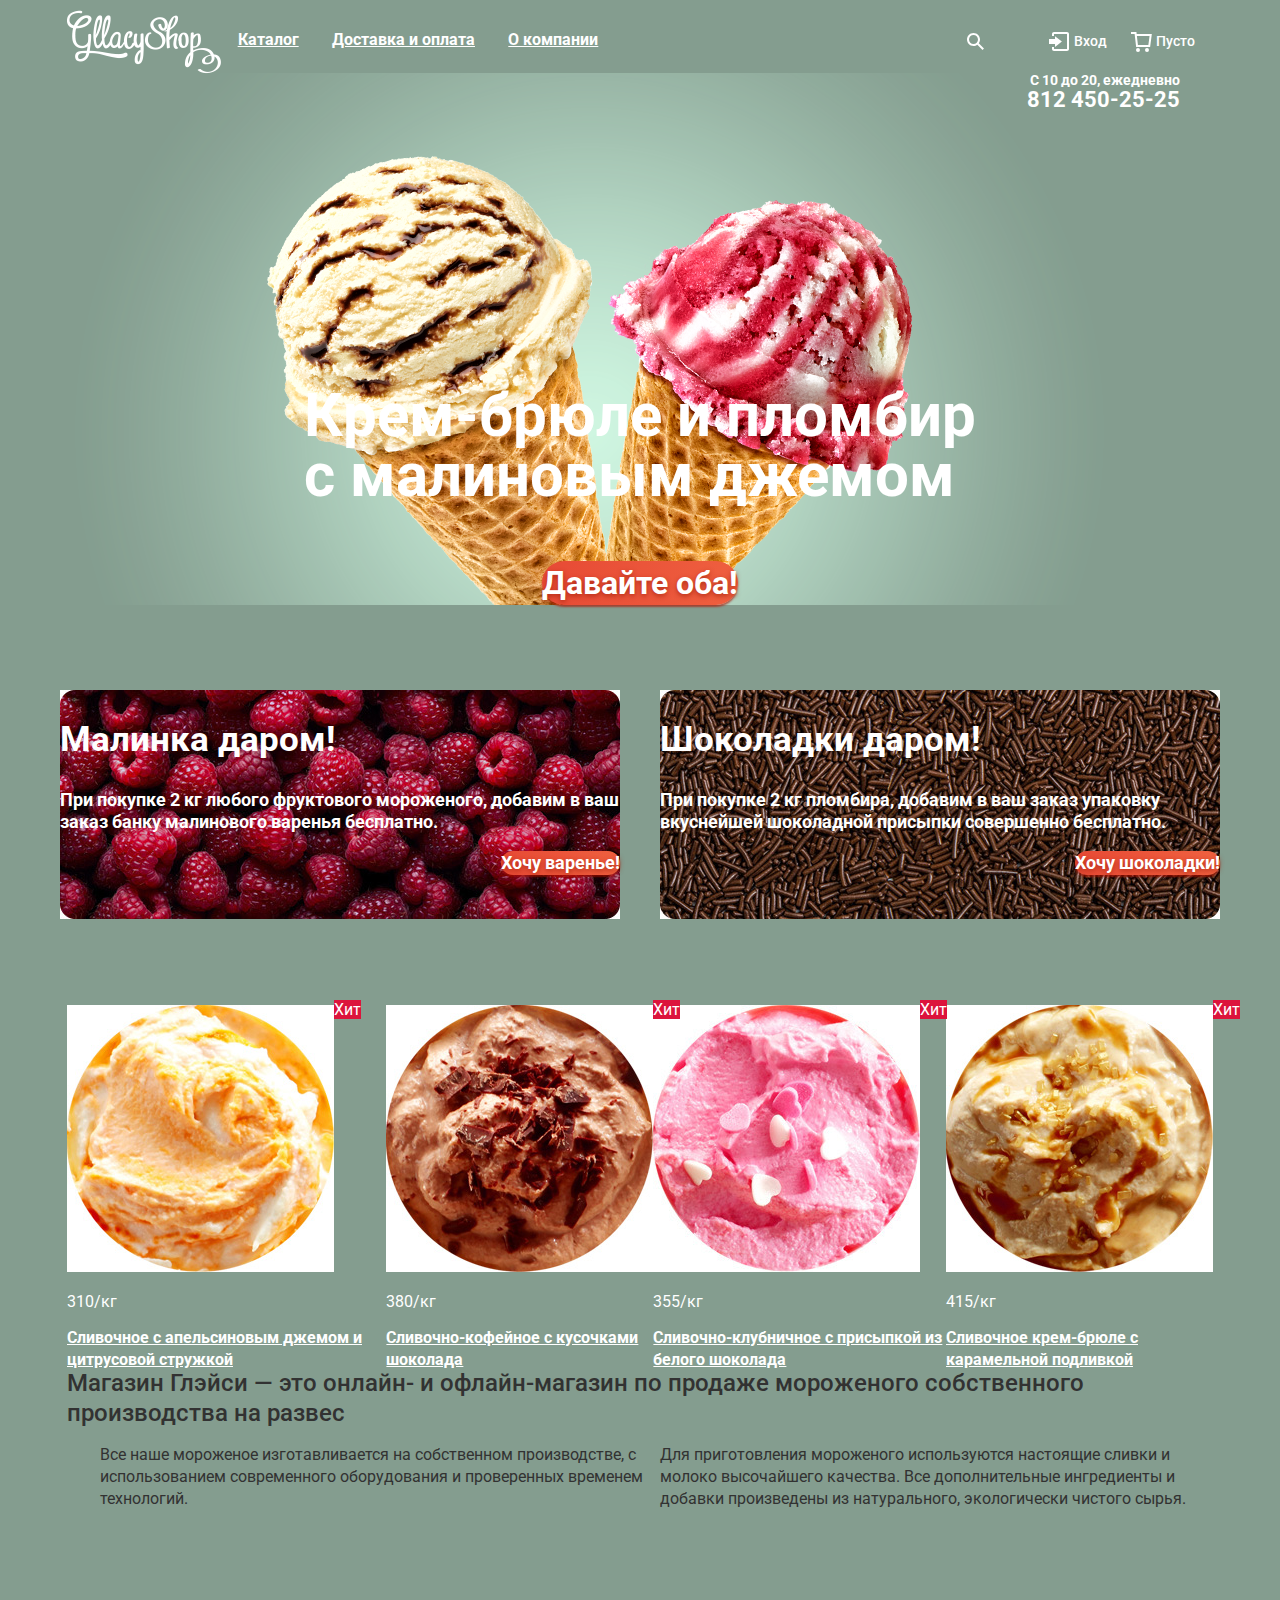
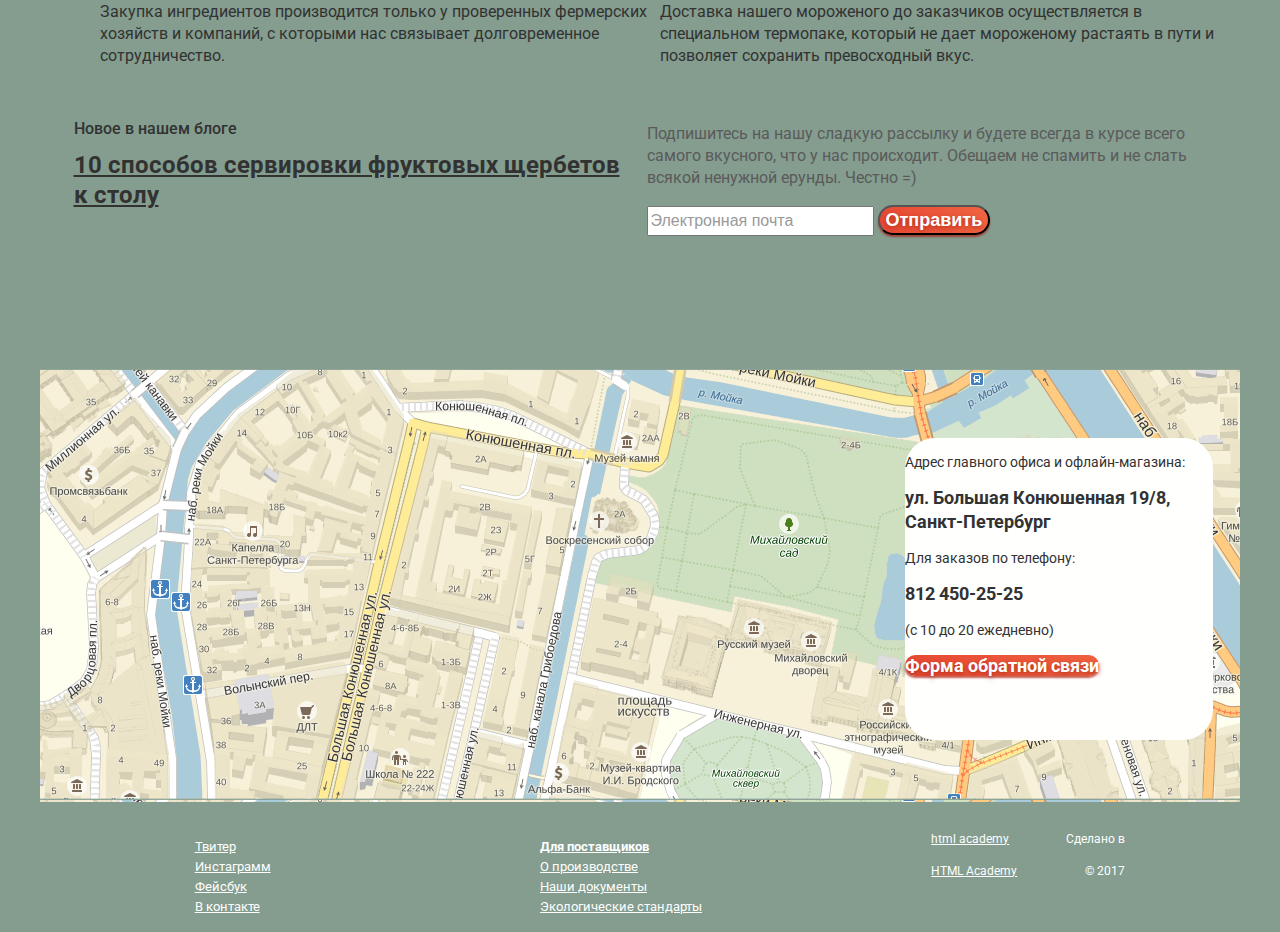
==== commit ac1b9ed4: "Начальная разметка флексов 3.0" ====
--- a/index.html
+++ b/index.html
@@ -108,35 +108,31 @@
       <h2 class="visually-hidden">Ассортимент</h2>
           <div class="icecream-1">
               <img src="img/1_vanilla_ice_cream.jpg" width="267" height="267">
-              <br>
               <span class="hit">Хит</span>
               <p>310/<span>кг</span></p>
               <a href="vanilla_ice_cream_full.html">Сливочное с апельсиновым джемом и цитрусовой стружкой</a>
-              <a href="vanilla_ice_cream.html" class="button-background">Быстрый просмотр</a>
+              <!--<a href="vanilla_ice_cream.html" class="button-background">Быстрый просмотр</a>-->
           </div>
           <div class="icecream-2">              
               <img src="img/2_coffee_ice_cream.jpg" width="267" height="267">
-              <br>
               <span class="hit">Хит</span>
               <p>380/<span>кг</span></p>
               <a href="coffee_ice_cream_full.html">Сливочно-кофейное с кусочками шоколада</a>
-              <a href="coffee_ice_cream.html"class="button-background">Быстрый просмотр</a>
+              <!--<a href="coffee_ice_cream.html"class="button-background">Быстрый просмотр</a>-->
           </div>          
           <div class="icecream-3">
               <img src="img/3_strawberry_ice_cream_.jpg" width="267" height="267">
-              <br>
               <span class="hit">Хит</span>
               <p>355/<span>кг</span></p>
               <a href="strawberry_ice_cream_full.html">Сливочно-клубничное с присыпкой из белого шоколада</a>
-              <a href="strawberry_ice_cream.html"class="button-background">Быстрый просмотр</a>
+              <!--<a href="strawberry_ice_cream.html"class="button-background">Быстрый просмотр</a>-->
           </div>
           <div class="icecream-4">              
               <img src="img/4_creme_brulee_ice_cream.jpg" width="267" height="267">
-              <br>
               <span class="hit">Хит</span>
               <p>415/<span>кг</span></p>
               <a href="creme_brulee_ice_cream_full.html">Сливочное крем-брюле с карамельной подливкой</a>
-              <a href="creme_brulee_ice_cream.html" class="button-background">Быстрый просмотр</a>
+              <!--<a href="creme_brulee_ice_cream.html" class="button-background">Быстрый просмотр</a>-->
           </div>                  
      </section>
       
@@ -177,7 +173,7 @@
           <div class="map-contacts">
               <div class="map">
               <span class="visually-hidden">Карта: как нас найти</span>
-              <img src="img/map.png" width="1200" height="430" alt="Карта"> 
+              <!--<img src="img/map.png" width="1200" height="430" alt="Карта"> -->
           </div>
           
       <section class="contacts">
@@ -194,7 +190,7 @@
       
       <footer class="main-footer">
           <section class="footer-social">
-              <h2>Социальные сети</h2>
+              <h2 class="visually-hidden">Социальные сети</h2>
               <ul>
                 <li><a class="social-button" href="#">Твитер</a></li>
                 <li><a class="social-button" href="#">Инстаграмм</a></li>
@@ -212,14 +208,14 @@
           </ul>       
           </section>
           <section class="developer">
-              <h2>Разработчик</h2>
+              <h2 class="visually-hidden">Разработчик</h2>
           <a href="https://htmlacademy.ru/intensive/htmlcss">html academy</a>
           <span>Сделано в </span>
               <a href="https://htmlacademy.ru/intensive/htmlcss">HTML Academy</a>
               <span> © 2017</span>
               </section>
       </footer>
-      <div class="modal">
+      <!--<div class="modal">
           <h2>Мы обязательно вам ответим!</h2>
           <form>
           <input type="text" name="name" placeholder="Как вас зовут?" class="modal-text">
@@ -229,6 +225,6 @@
           <textarea name="inquiry" id="inquiry-field" rows="" cols="" class="modal-text">Напишите что-нибудь...</textarea>          
           <button type="submit" class="button-background">Отправить</button>
             </form>
-     </div> 
+     </div>--> 
   </body>
 </html>
--- a/css/style.css
+++ b/css/style.css
@@ -2,21 +2,23 @@
     box-sizing: border-box;
 }
 
-body {
-    margin: 0;
-    padding: 0;
+body /*основные стили для страниц*/{    
+    padding: 0;
+    margin: 0;
     background-color: #849d8f;
     color: #ffffff;
     font-family: Roboto, Arial, sans-serif; 
-    font-weight: 400;
-    /* Временно для сетки 
-    background-image: url("/img/gllacy-index-1200.jpg");
-    background-size: 1200px auto;
-    background-position: top center;
-    background-repeat: no-repeat; */
-}
-
-.visually-hidden {
+    font-weight: 400;    
+}
+
+header,
+main,
+footer /*ширина страницы и ее располодение по уентру*/ {
+    width: 1200px;
+    margin: 0 auto;
+}
+
+.visually-hidden /*спрятали не нужные заголовки*/ {
     position: absolute;
     width: 1px;
     height: 1px;
@@ -27,7 +29,7 @@
     overflow: hidden;
 }
 
-.button-background{ /*стилизация кнопок*/
+.button-background /*фон кнопок в обычном состоянии*/ { 
     color: #ffffff;
     font-weight: 700;
     text-decoration: none;
@@ -38,19 +40,74 @@
     border-radius: 30px;
 }
 
-.button-background:hover { /*стилизация кнопок при наведении*/    
+.button-background:hover /*фон кнопок при наведении*/ { /*стилизация кнопок при наведении*/    
     text-shadow: 0 2px 5px rgba(160, 32, 11, 0.76);
     background-image: linear-gradient( 90deg, rgb(231,74,53, 0.8) 0%, rgb(242,104,67, 0.8) 100%);
     box-shadow: 0 2px 2px 0 rgba(172, 16, 0, 0.004);
 }
 
-.button-background:active { /*стилизация кнопок при нажатии*/
+.button-background:active /*фон кнопок при нажатии*/ { /*стилизация кнопок при нажатии*/
     text-shadow: 0 2px 5px rgba(160, 32, 11, 0.76);
     background-image: linear-gradient( 90deg, rgb(242,104,67) 0%, rgb(231,74,53) 100%);    
     box-shadow: inset 0 2px 2px 0 rgba(148, 39, 24, 0.004);
 }
 
-.site-navigation > li > a {/*стилизация Каталог Доставка О компании*/
+.site-navigation,
+.site-navigation-catalog, 
+.user-navigation,
+.features-list,
+.breadcrumbs-list,
+.filter-list,
+.filter-list-fat, 
+.filter-list-fillers,
+.page ul, 
+.footer-social ul,
+.about-us ul /*прячем маркеры у списков*/
+{
+    list-style-type: none;
+}
+
+.main-header /*хедер: основное меню, пользвательское меню, слайдер*/ {    
+    display: flex;
+    flex-direction: column;
+    align-items: center;
+    width: 1146px;
+    height: 600;
+    margin: 10px auto 40px;
+    box-sizing: inherit;
+}
+
+.main-navigation /*Логотип, основное меню, пользовательское меню*/ {
+    width: 1146px;
+    height: 63px;    
+    display: flex;
+}
+
+.container /*логотип, основное меню*/ {
+    display: flex;
+    justify-content: flex-start;
+    width: 902px;
+    align-items: center;
+    height: 63px;
+}
+
+.main-header-logo /*логотип*/ {
+    width: 154px;
+    height: 64px;
+}
+
+.site-navigation /*основное меню - раскладка*/ {
+    display: flex;
+    justify-content: space-around;
+    align-content: center;
+    margin: 0;
+    padding: 0;
+    padding-top: 20px;
+    width: 394px;
+    height: 43px;
+}
+
+.site-navigation > li > a /*стилизация меню: "Каталог", "Доставка", "О компании"*/ {
     font-size: 16px;
     line-height: 18px;
     color: #ffffff;
@@ -58,33 +115,28 @@
     font-weight: 700;
 }
 
-.site-navigation,
-.site-navigation-catalog, 
-.user-navigation
-{
-    list-style-type: none;
-}
-
-.site-navigation-catalog-name:hover {
+.site-navigation-catalog-name:hover /*стилизация основного меню при наведении*/ {
     background-color: rgb(247, 246, 243);
     background-size: 87px 32px;
     color: #323232;     
 }
 
-.site-navigation-catalog-name:active {
+.site-navigation-catalog-name:active /*стилизация основного меню при нажатии*/ {
     background-color: rgba(248, 247, 244, 0.988);
     box-shadow: inset 0px 2px 1px 0px rgba(105, 105, 105, 0.004);
     color: #323232;    
 }
 
-.site-navigation-catalog-name:focus {
+.site-navigation-catalog-name:focus /*стилизация основного меню при нахождении на странице*/ {
     background-color: rgb(208, 112, 88);
     width: 87px;
     height: 32px;
     color: #ffffff;
 }
 
-.site-navigation-catalog {
+.site-navigation-catalog /*всплывающее меню*/ {
+    display: block;
+    position: absolute;
     border-radius: 5px;
     background-color: rgb(248, 247, 244);
     box-shadow: 0px 20px 20px 0px rgba(0, 0, 0, 0.4);
@@ -121,6 +173,21 @@
 
 .site-navigation-catalog a:visited{
   background-color: #d07058;
+}
+
+.user-navigation /*пользовательское меню*/ {
+    display: flex;
+    justify-content: space-between;
+    align-content: center;
+    align-self: flex-end;
+    margin: 0;
+    padding: 0;
+    width: 246px;
+    height: 63px;
+    font-size: 14px;
+    line-height: 16px;
+    font-weight: 500; 
+    font-family: Roboto, Arial, sans-serif;
 }
 
 .user-navigation input::-webkit-input-placeholder {
@@ -199,7 +266,6 @@
     line-height: 24px; 
     font-weight: 700;
 }
-
 
 .icecream p{
     font-size: 45px;
@@ -214,7 +280,11 @@
     font-size: 30px;
 }
 
-.icecream a{
+.range .icecream-1 a,
+.range .icecream-2 a,
+.range .icecream-3 a,
+.range .icecream-4 a, 
+.range-catalog .icecream a {
     font-size: 16px;
     line-height: 22px;
     color: #ffffff;
@@ -407,140 +477,6 @@
 
 /*++++++++++++++++++++++++++++++++++++++++++++++*/
 
-
-
-
-.features {
-    display: flex;
-    flex-direction: column;
-    justify-content: center;
-    align-content: space-between; 
-    flex-wrap: wrap;
-    padding: 0 27px;
-    margin-bottom: 40px;
-    height: 307px;    
-    box-sizing: inherit;    
-}
-
-.features-title {
-    margin: auto;
-}
-
-.features-list {
-    margin: auto;
-}
-
-.blog-subscription {
-    display: flex;
-    justify-content: space-between;
-    align-items: center;
-    padding: 0 27px;
-    margin-bottom: 40px;
-    height: 222px;    
-    box-sizing: inherit;    
-}
-
-.blog {
-    margin: auto;
-}
-
-.subscription {
-    margin: auto;
-}
-
-.map-contacts {
-    display: flex;
-    justify-content: flex-end;
-    align-items: center;
-    margin-bottom: 18px;
-    height: 433px;    
-    box-sizing: inherit;  
-    background-image: url("/img/map.png");
-    background-size: 100% 430px;
-}
-
-.contacts {
-    margin: auto;
-}
-
-.main-footer {
-    display: flex;    
-    flex-direction: column;
-    justify-content: flex-end;
-    align-items: center;
-    padding: 0 27px; 
-    margin-bottom: 26px;
-    height: 62px;    
-    box-sizing: inherit;    
-}
-
-.footer-social {
-    margin: auto;
-}
-
-.about-us {
-    margin: auto;
-}
-
-.developer {
-    margin: auto;
-}
-
-
-
-/*сделано*/
-
-.main-header {
-    display: flex;
-    flex-direction: column;
-    align-items: center;
-    padding: 10px 27px 0; 
-    margin-bottom: 40px;
-    height: 610px;     
-    box-sizing: inherit;
-}
-
-.main-navigation {
-    width: 1146px;
-    height: 77px;    
-    display: flex;
-}
-
-.container {
-    display: flex;
-    justify-content: flex-start;
-    width: 853px;
-    align-items: center;
-}
-
-.site-navigation {
-    display: flex;
-    justify-content: space-around;
-    align-content: center;
-    margin: 0;
-    padding: 0px;
-    padding-top: 40px;
-    width: 406px;
-    height: 63px;
-}
-
-.main-header-logo {
-    width: 154px;
-    height: 64px;
-}
-
-.user-navigation {
-    display: flex;
-    width: 293px;
-    justify-content: flex-end;
-    align-items: baseline;
-    padding-left: 10px;
-    font-size: 14px;
-    line-height: 16px;
-    font-weight: 500; 
-    font-family: Roboto, Arial, sans-serif;
-}
-
 .user-navigation li {
     margin: auto;
     width: 103px;
@@ -577,12 +513,11 @@
 }
 
 .header-info {
-    display: block;
     position: absolute;
     margin: 0;
     padding: 0;
     top: 72px;
-    right: 27px;
+    right: 100px;
     width: 168px;
     height: 45px;
     text-align: right;
@@ -641,7 +576,6 @@
     display: flex;
     align-items: center;
     justify-content: space-between;
-    padding: 0 27px;
     margin-bottom: 40px;
     height: 320px;    
     box-sizing: inherit;    
@@ -691,12 +625,209 @@
     background: url("/img/socolad_background_.jpg") no-repeat;
 }
 
-.range {
+.range /*флекс для ассортимента на главной странице*/ {
+    display: flex;
+    justify-content: space-between;
+    width: 1146px;
+    height: 323px;
+    margin: 0 auto;
+    margin-bottom: 40px;
+    box-sizing: inherit; 
+}
+
+.hit {
+    position: absolute;
+    top: 1000px;
+    background-color: crimson;
+}
+
+.icecream {
+    width: 264px;
+    height: 323px;
+    margin: 0;
+    padding: 0;
+}
+
+.features-list {
+    display: flex;
+    justify-content: center;
+    align-content: space-between; 
+    flex-wrap: wrap;
+    margin-bottom: 40px;
+    height: 223px;    
+    box-sizing: inherit;    
+    width: 1146;
+}
+
+.features .features-list li {
+    width: 560px;
+}
+
+.features-title {
+    width: 1146px;
+    margin: 0 auto;
+}
+
+.blog-subscription {
     display: flex;
     justify-content: space-between;
     align-items: center;
     padding: 0 27px;
     margin-bottom: 40px;
-    height: 323px;    
+    height: 222px;    
+    box-sizing: inherit;    
+}
+
+.blog,
+.subscription {
+    margin: auto;
+    width: 560px;
+    height: 222px;
+}
+
+.map-contacts {
+    margin: 0 auto;
+    margin-bottom: 18px;
+    height: 433px;    
+    box-sizing: inherit;  
+    background-image: url("/img/map.png");
+    position: relative;
+}
+
+.contacts {
+    width: 308px;
+    height: 302px;
+    float: right;
+    background-color: #fffffe;
+    border-radius: 30px;
+    position: absolute;
+    right: 27px;
+    top: 69px;
+}
+
+.main-footer /* флекс для подвала */ {
+    display: flex;    
+    margin-bottom: 26px;
+    height: 83px;    
+    box-sizing: inherit;    
+}
+
+.footer-social {
+    margin: auto;
+}
+
+.about-us {
+    margin: auto;
+}
+
+.developer {
+    margin: auto;
+}
+
+.breadcrumbs-list {
+    display: flex;
+    width: 224px;
+    justify-content: space-between
+}
+
+.filter /*сетка на флексах для фильтров в каталоге*/{
+    display: flex;
+    width: 864px;
+    height: 136px;
+    flex-wrap: wrap;
+    margin: 0;
+}
+
+.filter div:nth-child(1) /*сортировка*/ {
+    width: 195px;
+    height: 66px;
+    margin: 0;
+    padding: 0;    
+}
+
+.filter div:nth-child(2) /*цена*/ {
+    width: 224px;
+    height: 66px;
+}
+
+.filter div:nth-child(3) /*жирность*/ {
+    width: 422px;
+    height: 66px;
+    margin: 0;
+    padding: 0;
+}
+
+.filter-list-fat /*флекс для жирности*/ {
+    display: flex;
+    justify-content: space-between;
+}
+
+.filter div:nth-child(4) /*наполнители*/ {
+    width: 704px;
+    height: 58px;
+    margin: 0;
+    padding: 0;
+}
+
+.filter-list-fillers /*флекс для наполнителей*/ {
+    display: flex;
+    justify-content: space-between;
+}
+
+.filter div:nth-child(5) /*кнопка "применить"*/ {
+    width: 150px;
+    height: 41px;
+}
+
+.range-catalog /*флекс для ассортимента на странице каталога*/ {
+    display: flex;
+    justify-content: space-between;
+    width: 1146px;
+    height: 1096px;
+    margin: 0 auto;
+    margin-bottom: 40px;
+    flex-wrap: wrap;
     box-sizing: inherit; 
+}
+
+.icecream /*задаем ширину и высоту блока с мороженым (картинка + цена + полпись*/ {
+    width: 267px;
+    height: 329px;
+}
+
+.icecream p,
+.icecream a /* убираем отступы у абзацев и ссылок */ {
+    padding: 0;
+    margin: 0;
+}
+
+.page-list /* флекс для страниц каталога */ {
+    display: flex;
+    width: 203px;
+    height: 36px;
+    justify-content: space-around;
+    margin-left: 955px;
+} 
+
+.footer-social-list /* флекс для соц. сетей */ {
+    display: flex;
+    width: 189px;
+    height: 41px;
+    justify-content: space-between;
+}
+
+.about-us-list /* флекс для ссылок "о нас" */ {
+    display: flex;
+    width: 312px;
+    height: 47px;
+    flex-wrap: wrap;
+    justify-content: space-between;
+}
+
+.developer /* флекс для разработчика */ {
+    display: flex;
+    width: 194px;
+    height: 64px;
+    flex-wrap: wrap;
+    justify-content: space-between;
 }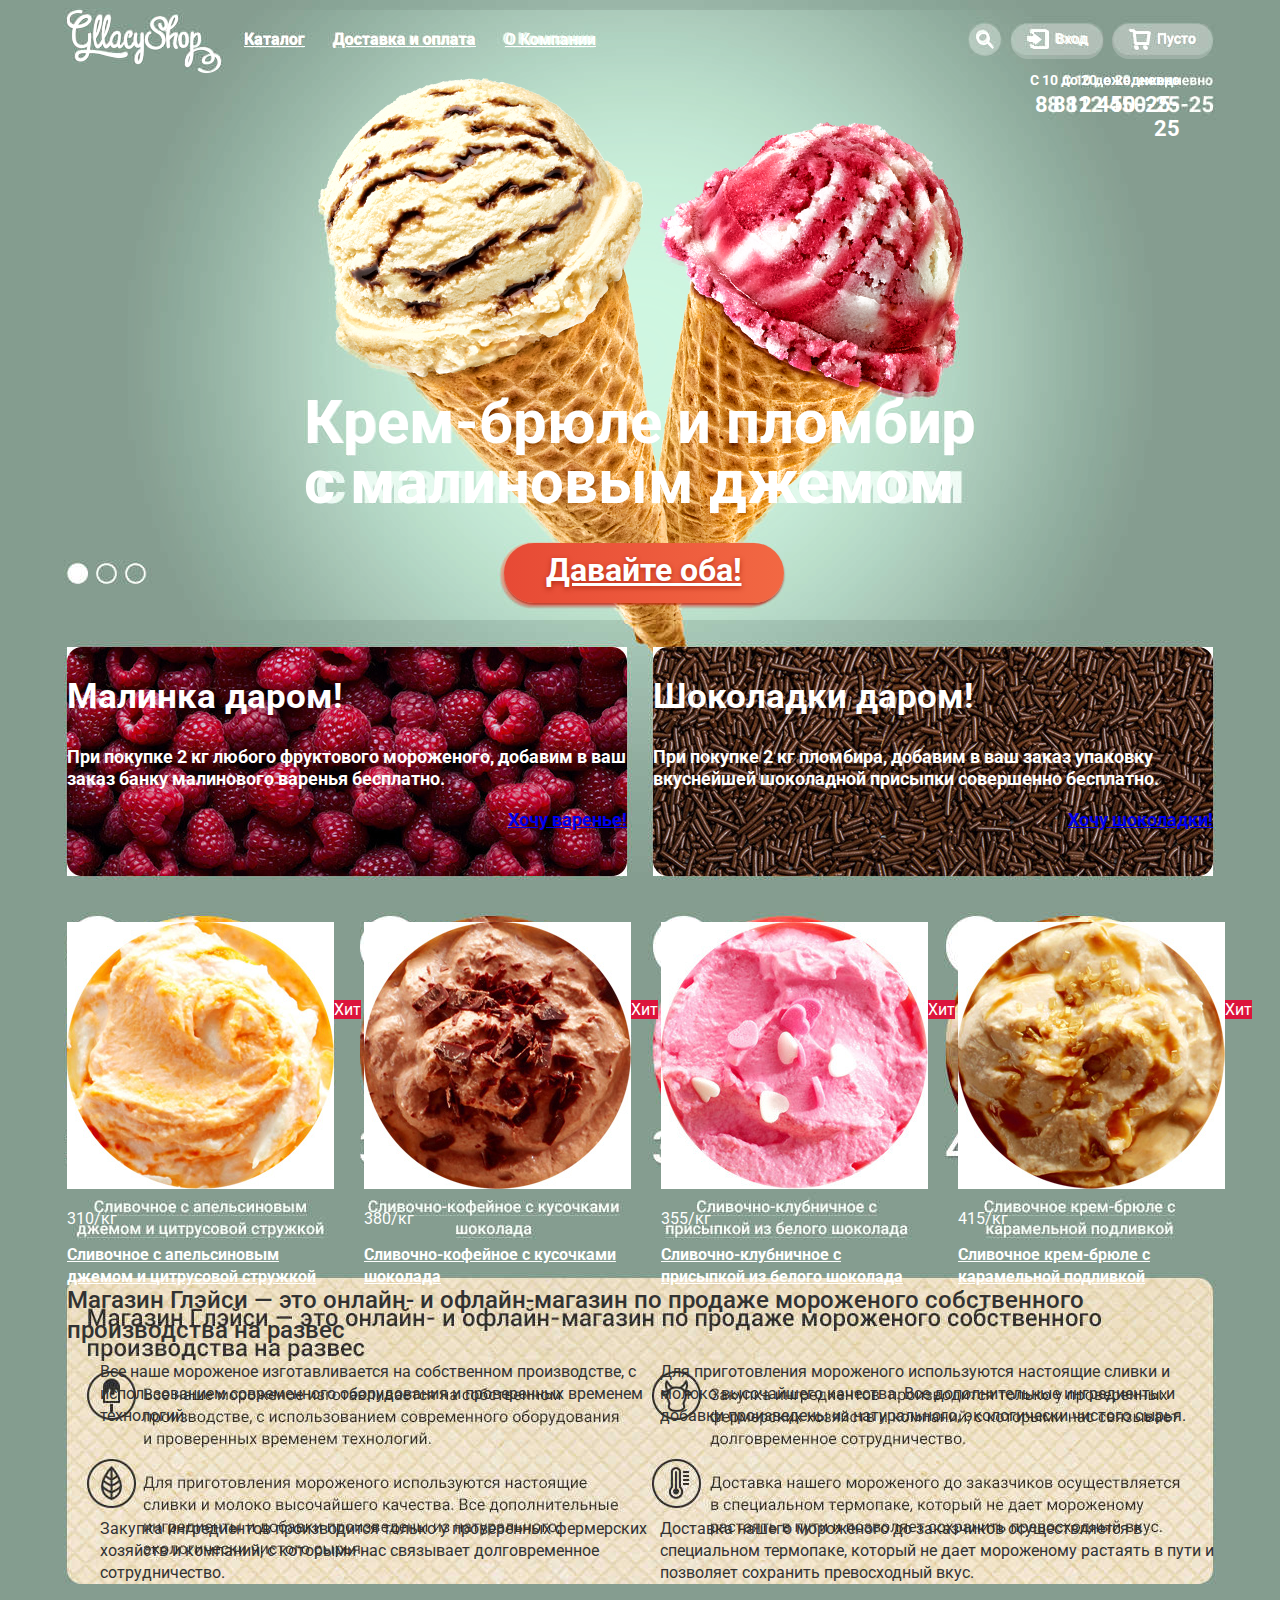
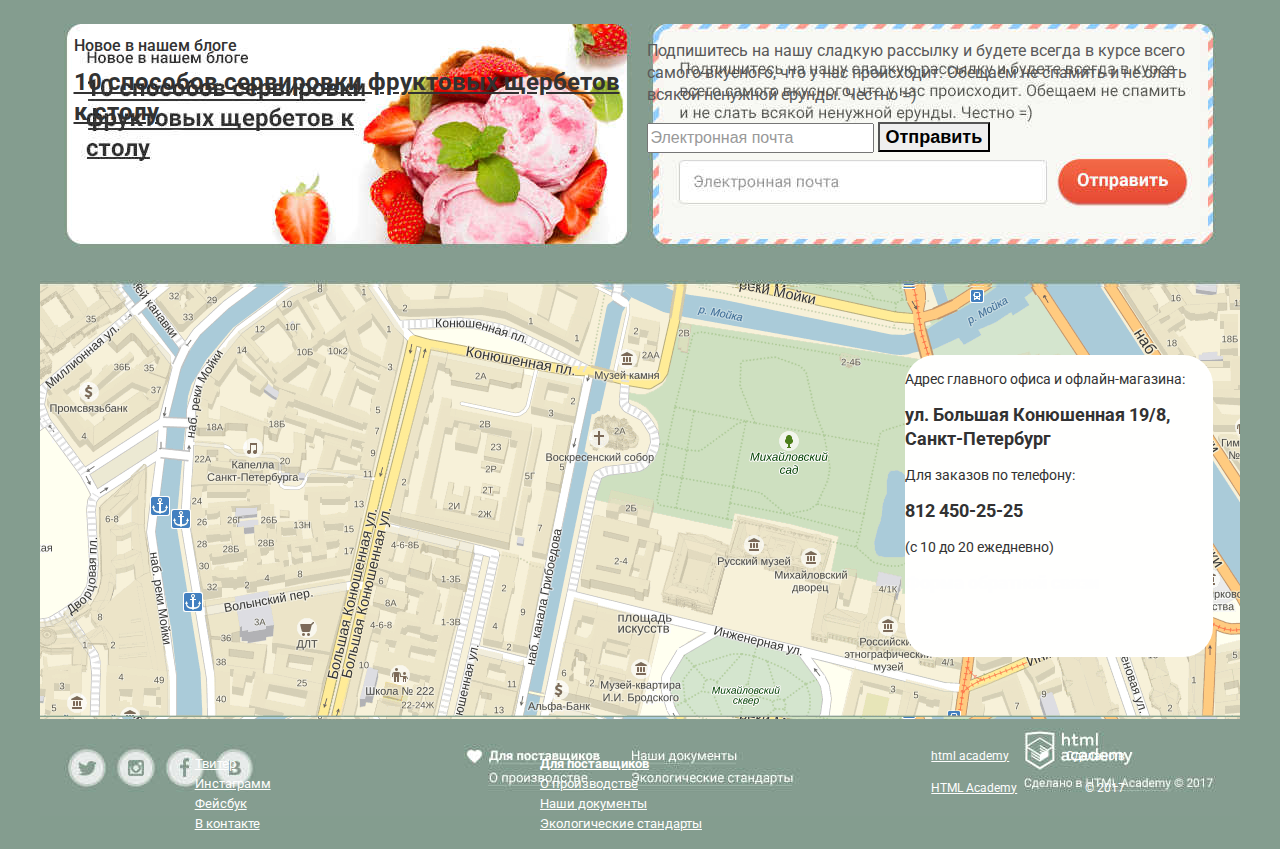
==== commit c1735bd2: "Декоративные элементы 1.0" ====
--- a/index.html
+++ b/index.html
@@ -6,7 +6,6 @@
     <link href="https://fonts.googleapis.com/css?family=Roboto:400,500,700" rel="stylesheet">
     <link href="css/normalize.css" rel="stylesheet">
     <link href="css/style.css" rel="stylesheet">
-    <!--<link href="css/flex.css" rel="stylesheet">-->
     
   </head>
   <body>
@@ -28,17 +27,17 @@
                             </ul>-->
                         </li>
                         <li><a href="shipping_payment.html">Доставка и оплата</a></li>
-                        <li><a href="about_us.html">О компании</a></li>  
+                        <li><a href="about_us.html" class="site-navigation-catalog-about-us">О Компании</a></li>  
                     </ul>
                 </div>
                     <ul class="user-navigation">
-                        <li>                            
-                          <!--<span class="visually-hidden">Поиск</span>
-                          <form method="get">
+                        <li class="user-navigation-search loupe">
+                          <span class="visually-hidden">Поиск</span>
+                          <!--<form method="get">
                            <input type="search" name="search" placeholder="Что ищем?">
                           </form>-->
                         </li>
-                        <li>
+                        <li class="user-navigation-entrance ">
                             <a href="entrance.html" class="login-link">Вход</a>
                             <!--<form>
                                 <input type="text" name="e-mail" placeholder="Электронная почта">
@@ -51,7 +50,7 @@
                             <a href="new_register.html">Новая регистрация</a>
                             </div>-->
                         </li>
-                        <li>
+                        <li class="user-navigation-basket">
                             <span class="visually-hidden">Корзина</span>
                             <a href="basket.html" class="basket">Пусто</a>
                         </li>      
@@ -62,14 +61,16 @@
           <div class="header-info">
           <span class="visually-hidden">График работы и контактный телефон</span>
           <p>С 10 до 20, ежедневно</p>
-          <a href="tel:+781245025258">812 450-25-25</a>
+          <a href="tel:+781245025258">8 812 450-25-25</a>
           </div>
           
           <div class="slider">
               <span class="visually-hidden">Спецпредложение: вместе вкуснее</span>
                             <div class="slide1">                   
                   <p>Крем-брюле и пломбир с малиновым джемом</p>
-                  <a href="basket.html" class="button-background">Давайте оба!</a>
+                  <div class="button-slider">
+                      <a href="basket.html" class="button-background">Давайте оба!</a>
+                                </div>
                   <!--<img src="img/ice_cream_1.png" width="1045" height="881">-->
               </div>
               <!--<div class="slide2">
--- a/css/style.css
+++ b/css/style.css
@@ -6,6 +6,12 @@
     padding: 0;
     margin: 0;
     background-color: #849d8f;
+    
+    background-image: url("../img/gllacy-index-1200.jpg");
+    background-repeat: no-repeat;
+    background-position: center top 0;
+    background-size: auto auto;
+    
     color: #ffffff;
     font-family: Roboto, Arial, sans-serif; 
     font-weight: 400;    
@@ -29,7 +35,7 @@
     overflow: hidden;
 }
 
-.button-background /*фон кнопок в обычном состоянии*/ { 
+/*.button-background /*фон кнопок в обычном состоянии  { 
     color: #ffffff;
     font-weight: 700;
     text-decoration: none;
@@ -38,7 +44,7 @@
     background-image: linear-gradient( 90deg, rgb(231,74,53) 0%, rgb(242,104,67) 100%);
     box-shadow: 0 2px 2px 0 rgba(172, 16, 0, 0.64);
     border-radius: 30px;
-}
+}*/
 
 .button-background:hover /*фон кнопок при наведении*/ { /*стилизация кнопок при наведении*/    
     text-shadow: 0 2px 5px rgba(160, 32, 11, 0.76);
@@ -72,9 +78,13 @@
     flex-direction: column;
     align-items: center;
     width: 1146px;
-    height: 600;
-    margin: 10px auto 40px;
+    height: 610px;
+    margin: 10px auto 0;
     box-sizing: inherit;
+    background-image: url("../img/ice_cream_1.png");
+    background-repeat: no-repeat;
+    background-position: right 50px top -15px;
+    background-size: 1045px 881px;   
 }
 
 .main-navigation /*Логотип, основное меню, пользовательское меню*/ {
@@ -98,12 +108,9 @@
 
 .site-navigation /*основное меню - раскладка*/ {
     display: flex;
-    justify-content: space-around;
-    align-content: center;
-    margin: 0;
-    padding: 0;
+    margin: 0;
+    padding: 0;    ;
     padding-top: 20px;
-    width: 394px;
     height: 43px;
 }
 
@@ -114,6 +121,16 @@
     font-family: Roboto, Arial, sans-serif;
     font-weight: 700;
 }
+
+.site-navigation-catalog-name {
+    padding-left: 23px;
+    padding-right: 28px;
+    font-size: 14px;
+    line-height: 16px;
+    color: #323232;
+    font-weight: 700;
+    font-family: Roboto, Arial, sans-serif;
+} 
 
 .site-navigation-catalog-name:hover /*стилизация основного меню при наведении*/ {
     background-color: rgb(247, 246, 243);
@@ -143,26 +160,16 @@
     background-size: 143px 171px;
 }
 
-.site-navigation-catalog li:first-of-type a {
-    font-size: 14px;
-    line-height: 16px;
-    color: #323232;
-    font-weight: 700;
+.site-navigation-catalog li:not(:first-of-type) a {
+    font-size: 14px;
+    line-height: 16px;
+    color: #323232;
+    font-weight: 400;
     text-decoration: none;
     font-family: Roboto, Arial, sans-serif;
     background-size: 143px 28px;
 }
 
-.site-navigation-catalog li:not(:first-of-type) a {
-    font-size: 14px;
-    line-height: 16px;
-    color: #323232;
-    font-weight: 400;
-    text-decoration: none;
-    font-family: Roboto, Arial, sans-serif;
-    background-size: 143px 28px;
-}
-
 .site-navigation-catalog a:hover{
   background-color: #fbded7;
 }
@@ -173,6 +180,10 @@
 
 .site-navigation-catalog a:visited{
   background-color: #d07058;
+}
+
+.site-navigation-catalog-about-us /*левый отступ для выравнивая "О компании" */ {
+    padding-left: 29px;
 }
 
 .user-navigation /*пользовательское меню*/ {
@@ -182,12 +193,13 @@
     align-self: flex-end;
     margin: 0;
     padding: 0;
-    width: 246px;
-    height: 63px;
+    width: 250px;
+    height: 35px;
     font-size: 14px;
     line-height: 16px;
     font-weight: 500; 
     font-family: Roboto, Arial, sans-serif;
+    align-self: center;
 }
 
 .user-navigation input::-webkit-input-placeholder {
@@ -197,9 +209,71 @@
     font-weight: 400;
 }
 
+.user-navigation li {
+    margin: auto;
+}
+
+.user-navigation li a /* стилизация текста ссылок в пользовательском меню (вход и корзина) */ {
+    font-size: 14px;
+    line-height: 16px;
+    font-weight: 500;    
+    color: #ffffff;
+    text-decoration: none;
+    font-family: Roboto, Arial, sans-serif;
+    display: block;
+    margin-top: 7px;
+    margin-left: 45px;
+}
+
+.user-navigation .user-navigation-search /* фон для кнопки поиска */ {
+    width: 32px;
+    height: 32px;
+    background-color: rgba(255, 255, 255, 0.2);
+    border-radius: 50%;
+    margin: 0;
+    padding: 0;
+    margin-left: 5px;
+}
+
+.user-navigation .loupe /* значок лупы для кнопки поиска */ {
+    background-image: url("../img/loupe_main.svg");
+    background-repeat: no-repeat;
+    background-position: center;
+}
+
+.user-navigation .user-navigation-entrance /* фон для кнопки входа */ {
+    width: 92px;
+    height: 35px;
+    background-color: rgba(255, 255, 255, 0.2);
+    border-radius: 17px;
+    margin: 0;
+    padding: 0;
+}
+
+.user-navigation .user-navigation-basket /* фон для кнопки корзины */ {
+    width: 101px;
+    height: 35px;
+    background-color: rgba(255, 255, 255, 0.2);
+    border-radius: 17px;
+    margin: 0;
+    padding: 0;
+}
+
+.user-navigation li:nth-child(2) /* значок входа для кнопки входа */ {
+    background-image: url("../img/entrance_main.svg");
+    background-repeat: no-repeat;
+    background-position: 18px 6px;
+}
+
+.user-navigation li:nth-child(3) /* значок корзины для кнопки корзины */ {    
+    background-image: url("../img/basket_main.svg");
+    background-repeat: no-repeat;
+    background-position: 18px 6px;
+}
+
 .user-navigation input, 
 .subscription input, 
-.modal input {
+.modal input /* стилизация текста, вводимого в форму пользователем */ {
     font-size: 16px;
     line-height: 24px;
     color: #323232;
@@ -475,43 +549,6 @@
     font-weight: 400;
 }
 
-/*++++++++++++++++++++++++++++++++++++++++++++++*/
-
-.user-navigation li {
-    margin: auto;
-    width: 103px;
-    height: 33px;
-    padding-left: 25px;
-    padding-top: 15px;
-}
-
-.user-navigation a {
-    font-size: 14px;
-    line-height: 16px;
-    font-weight: 500;    
-    color: #ffffff;
-    text-decoration: none;
-    font-family: Roboto, Arial, sans-serif;
-}
-
-.user-navigation li:nth-child(1) {
-    background-image: url("/img/loupe_main.svg");
-    background-repeat: no-repeat;
-    background-position: left;
-}
-
-.user-navigation li:nth-child(2) {
-    background-image: url("/img/entrance_main.svg");
-    background-repeat: no-repeat;
-    background-position: left;    
-}
-
-.user-navigation li:nth-child(3) {    
-    background-image: url("/img/basket_main.svg");
-    background-repeat: no-repeat;
-    background-position: left;
-}
-
 .header-info {
     position: absolute;
     margin: 0;
@@ -535,6 +572,7 @@
 .header-info p {
     font-size: 14px;
     line-height: 16px;
+    padding-bottom: 5px;
 }
 
 .header-info a{
@@ -542,21 +580,12 @@
     line-height: 24px;   
 }
 
-.slide1 {
-    width: 1146px;
-    height: 532px;
-    display: flex;
-    flex-direction: column;
-    justify-content: flex-end;
-    align-items: center;
-    background-image: url("/img/ice_cream_1.png");
-    background-repeat: no-repeat;
-}
-
-.slide1 p {
+.slide1 p /* подпись в слайдере */ {
     display: block;
+    position: relative;
     width: 673px;
     height: 115px;
+    top: 260px;
 }
 
 .slider p{
@@ -570,22 +599,43 @@
     line-height: 44px;
     background-size: 280px 64px;  
     font-weight: 700;
+    color: #ffffff;
+    text-align: center;    
+}
+
+.slider .button-slider /* кнопка "Давайте оба" в слайдере */ {
+    width: 280px;
+    height: 55px;
+    font-weight: 700;
+    text-decoration: none;
+    text-align: center;
+    text-shadow: 0 2px 5px rgba(160, 32, 11, 0.76);     
+    background-image: linear-gradient( 90deg, rgb(231,74,53) 0%, rgb(242,104,67) 100%);
+    box-shadow: 0 2px 2px 0 rgba(172, 16, 0, 0.64);
+    border-radius: 30px;
+    padding-top: 5px;
+    display: block;
+    position: relative;
+    top: 235px;
+    left: 200px;   
 }
 
 .action {
     display: flex;
     align-items: center;
-    justify-content: space-between;
-    margin-bottom: 40px;
+    justify-content: space-around;
+    /*margin-bottom: 40px;*/
     height: 320px;    
-    box-sizing: inherit;    
+    box-sizing: inherit; 
+    padding: 0;
+    margin-top: -18px;    
 }
 
 .action-first,
 .action-second {
     width: 560px;
     height: 230px;
-    margin: auto;
+    /*margin: auto;*/
 }
 
 .action a {
@@ -617,12 +667,14 @@
 }
 
 .action-first {
-    background-image: url("/img/crimson_background_.jpg");
+    background-image: url("../img/crimson_background_.jpg");
     background-repeat: no-repeat;
+    margin-left: 14px;
 } 
 
 .action-second {
-    background: url("/img/socolad_background_.jpg") no-repeat;
+    background: url("../img/socolad_background_.jpg") no-repeat;
+    margin-right: 14px;
 }
 
 .range /*флекс для ассортимента на главной странице*/ {
@@ -632,7 +684,18 @@
     height: 323px;
     margin: 0 auto;
     margin-bottom: 40px;
-    box-sizing: inherit; 
+    box-sizing: inherit;
+}
+
+.range > div /*размеры карточек с мороженым */ {
+    width: 275px;
+    height: 332px;
+    margin: 0;
+    padding-right: 30px;
+}
+
+.range > div:last-child /* убираем отступ у последней карточки */ {
+    padding: 0;
 }
 
 .hit {
@@ -690,7 +753,7 @@
     margin-bottom: 18px;
     height: 433px;    
     box-sizing: inherit;  
-    background-image: url("/img/map.png");
+    background-image: url("../img/map.png");
     position: relative;
 }
 
@@ -784,8 +847,7 @@
     justify-content: space-between;
     width: 1146px;
     height: 1096px;
-    margin: 0 auto;
-    margin-bottom: 40px;
+    margin: 0 auto 40px;
     flex-wrap: wrap;
     box-sizing: inherit; 
 }
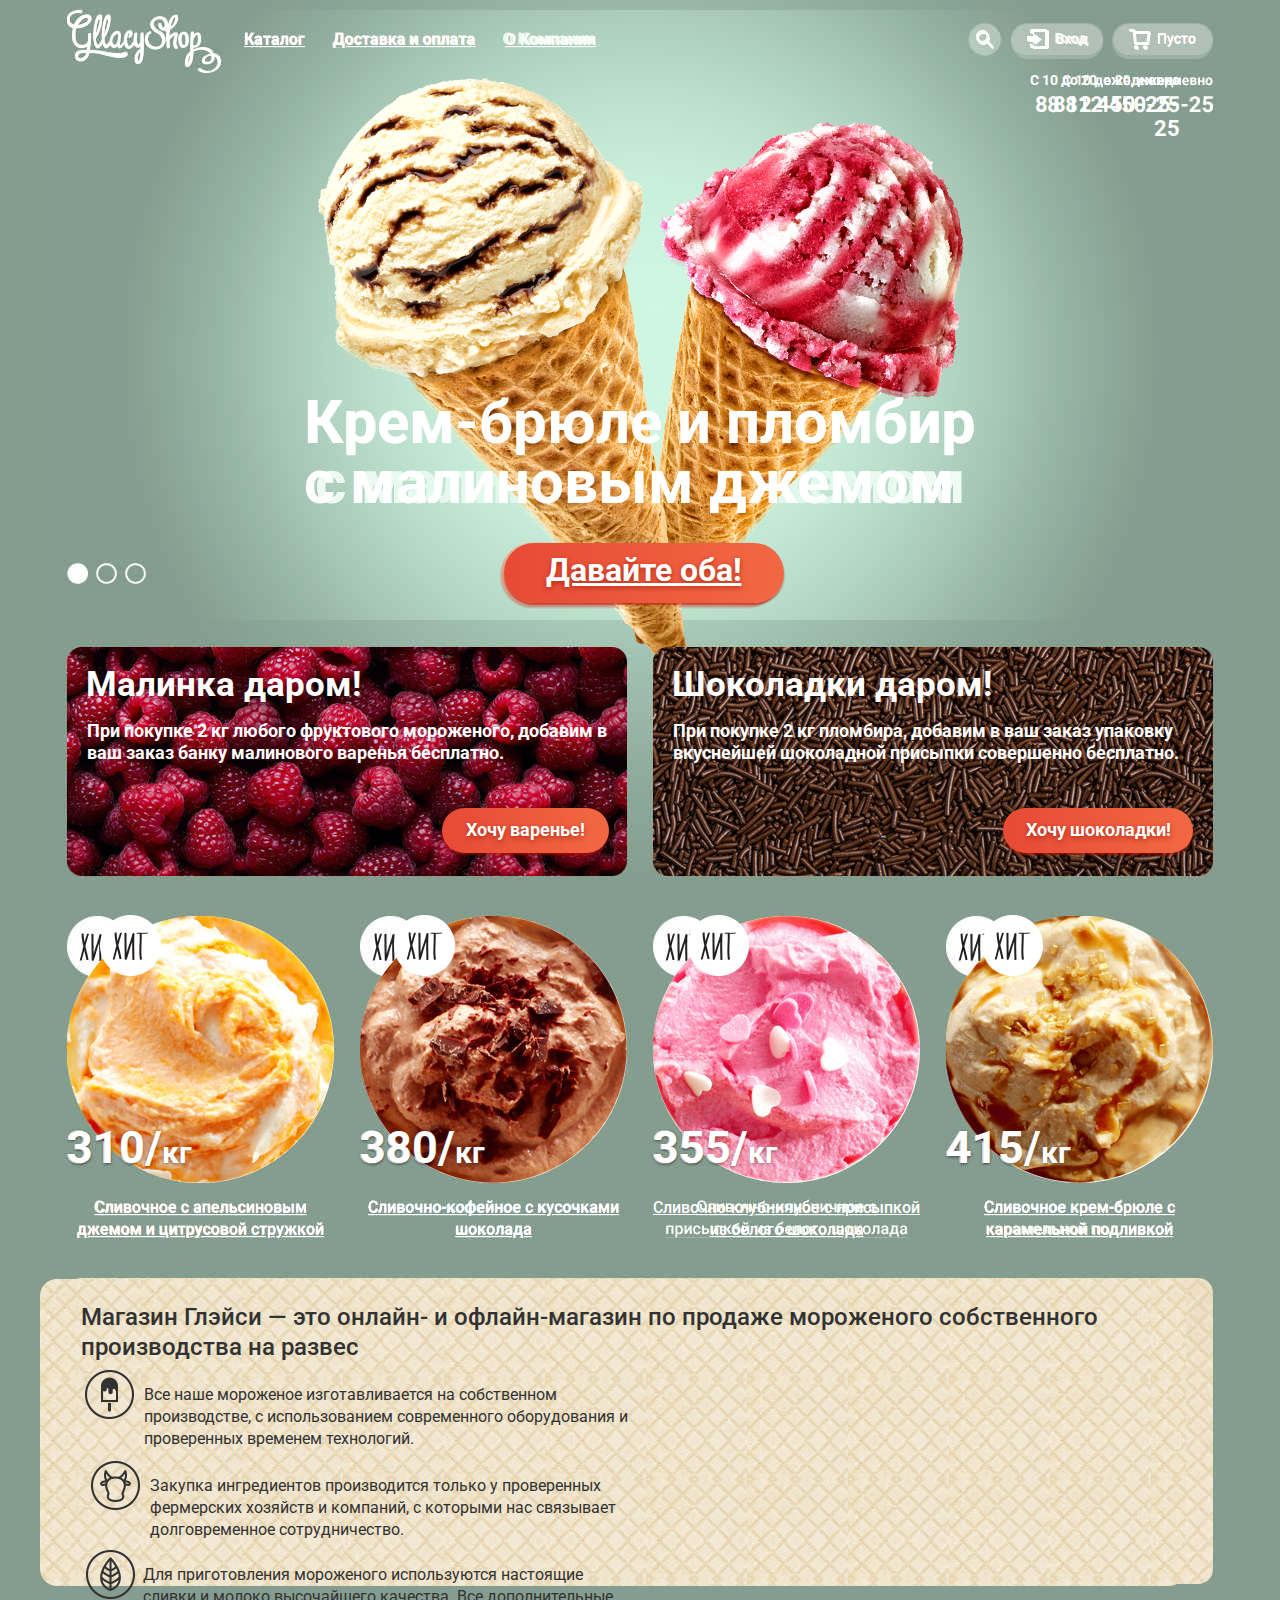
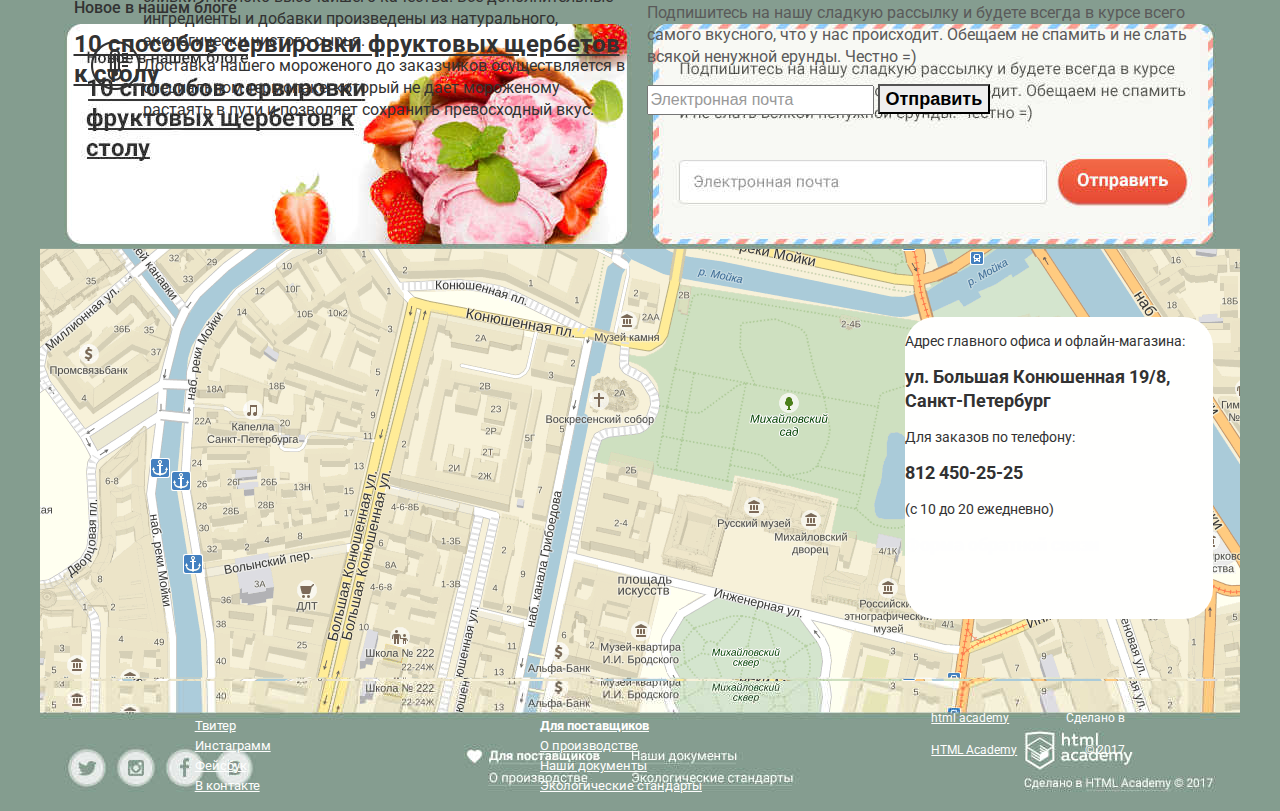
==== commit 1acd04a0: "Декоративные элементы 2.0" ====
--- a/index.html
+++ b/index.html
@@ -95,7 +95,9 @@
             <span class="visually-hidden">Первая акция</span>  
             <h2>Малинка даром!</h2>
             <p>При покупке 2 кг любого фруктового мороженого, добавим в ваш заказ банку малинового варенья бесплатно.</p>
-            <a href="basket.html" class="button-background">Хочу варенье!<span class="visually-hidden">Добавить в корзину</span></a>
+              <div class="button-background">
+            <a href="basket.html">Хочу варенье!<span class="visually-hidden">Добавить в корзину</span></a>
+                  </div>
           </div>
           <div class="action-second">
             <span class="visually-hidden">Вторая акция</span>
@@ -107,30 +109,26 @@
       
       <section class="range">
       <h2 class="visually-hidden">Ассортимент</h2>
-          <div class="icecream-1">
+          <div class="icecream icecream-1">
               <img src="img/1_vanilla_ice_cream.jpg" width="267" height="267">
-              <span class="hit">Хит</span>
               <p>310/<span>кг</span></p>
               <a href="vanilla_ice_cream_full.html">Сливочное с апельсиновым джемом и цитрусовой стружкой</a>
               <!--<a href="vanilla_ice_cream.html" class="button-background">Быстрый просмотр</a>-->
           </div>
-          <div class="icecream-2">              
+          <div class="icecream icecream-2">              
               <img src="img/2_coffee_ice_cream.jpg" width="267" height="267">
-              <span class="hit">Хит</span>
               <p>380/<span>кг</span></p>
               <a href="coffee_ice_cream_full.html">Сливочно-кофейное с кусочками шоколада</a>
               <!--<a href="coffee_ice_cream.html"class="button-background">Быстрый просмотр</a>-->
           </div>          
-          <div class="icecream-3">
+          <div class="icecream icecream-3">
               <img src="img/3_strawberry_ice_cream_.jpg" width="267" height="267">
-              <span class="hit">Хит</span>
               <p>355/<span>кг</span></p>
               <a href="strawberry_ice_cream_full.html">Сливочно-клубничное с присыпкой из белого шоколада</a>
               <!--<a href="strawberry_ice_cream.html"class="button-background">Быстрый просмотр</a>-->
           </div>
-          <div class="icecream-4">              
+          <div class="icecream icecream-4">              
               <img src="img/4_creme_brulee_ice_cream.jpg" width="267" height="267">
-              <span class="hit">Хит</span>
               <p>415/<span>кг</span></p>
               <a href="creme_brulee_ice_cream_full.html">Сливочное крем-брюле с карамельной подливкой</a>
               <!--<a href="creme_brulee_ice_cream.html" class="button-background">Быстрый просмотр</a>-->
@@ -140,17 +138,17 @@
       <section class="features">
         <h2 class="features-title">Магазин Глэйси — это онлайн- и офлайн-магазин по продаже мороженого собственного производства на развес</h2>
         <ul class="features-list">
-          <li>
-          Все наше мороженое изготавливается на собственном производстве, с использованием современного оборудования и проверенных временем технологий.
+          <li class="features-ice-cream-list">
+          <p class="features-ice-cream">Все наше мороженое изготавливается на собственном производстве, с использованием современного оборудования и проверенных временем технологий.</p>
           </li>
-          <li>
-          Для приготовления мороженого используются настоящие сливки и молоко высочайшего качества. Все дополнительные ингредиенты и добавки произведены из натурального, экологически чистого сырья.
+          <li class="features-cow-list">
+          <p class="features-cow">Закупка ингредиентов  производится только у проверенных фермерских хозяйств и компаний, с которыми нас связывает долговременное сотрудничество.</p>        
           </li>
-          <li>
-            Закупка ингредиентов  производится только у проверенных фермерских хозяйств и компаний, с которыми нас связывает долговременное сотрудничество.
+          <li class="features-leaf-list">
+            <p class="features-leaf">Для приготовления мороженого используются настоящие сливки и молоко высочайшего качества. Все дополнительные ингредиенты и добавки произведены из натурального, экологически чистого сырья.</p>
           </li>
-            <li>
-            Доставка нашего мороженого до заказчиков осуществляется в специальном термопаке, который не дает мороженому растаять в пути и позволяет сохранить превосходный вкус.
+            <li class="features-thermometer-list">
+            <p class="features-thermometer">Доставка нашего мороженого до заказчиков осуществляется в специальном термопаке, который не дает мороженому растаять в пути и позволяет сохранить превосходный вкус.</p>
             </li>
         </ul> 
       </section>
--- a/css/style.css
+++ b/css/style.css
@@ -341,48 +341,6 @@
     font-weight: 700;
 }
 
-.icecream p{
-    font-size: 45px;
-    line-height: 45px;
-    color: rgb(255, 255, 255);    
-    text-align: left;
-    text-shadow: 0px 1px 3px rgba(49, 50, 53, 0.5);
-    font-weight: 700;
-}
-
-.icecream span {
-    font-size: 30px;
-}
-
-.range .icecream-1 a,
-.range .icecream-2 a,
-.range .icecream-3 a,
-.range .icecream-4 a, 
-.range-catalog .icecream a {
-    font-size: 16px;
-    line-height: 22px;
-    color: #ffffff;
-    font-weight: 700;
-}
-
-.icecream a:last-of-type {
-    font-size: 18px;
-}
-
-.features h2{
-    font-size: 24px;
-    line-height: 30px;
-    color: #323232;
-    font-weight: 500;
-}
-
-.features li{
-   font-size: 16px;
-   line-height: 22px;
-   color: #323232;
-   font-weight: 400;  
-}
-
 .blog h1{
     font-size: 16px;
     line-height: 22px;
@@ -606,6 +564,11 @@
 .slider .button-slider /* кнопка "Давайте оба" в слайдере */ {
     width: 280px;
     height: 55px;
+    padding-top: 5px;
+    display: block;
+    position: relative;
+    top: 235px;
+    left: 200px;
     font-weight: 700;
     text-decoration: none;
     text-align: center;
@@ -613,18 +576,12 @@
     background-image: linear-gradient( 90deg, rgb(231,74,53) 0%, rgb(242,104,67) 100%);
     box-shadow: 0 2px 2px 0 rgba(172, 16, 0, 0.64);
     border-radius: 30px;
-    padding-top: 5px;
-    display: block;
-    position: relative;
-    top: 235px;
-    left: 200px;   
-}
-
-.action {
+}
+
+.action /* флекс для акций */ {
     display: flex;
     align-items: center;
     justify-content: space-around;
-    /*margin-bottom: 40px;*/
     height: 320px;    
     box-sizing: inherit; 
     padding: 0;
@@ -632,50 +589,70 @@
 }
 
 .action-first,
-.action-second {
+.action-second /* задаем размеры карточек с акциями */ {
     width: 560px;
     height: 230px;
-    /*margin: auto;*/
-}
-
-.action a {
+}
+
+.action .button-background /* стилизация кнопок в акциях */ {
     display: block;
-    float: right;
+    width: 167px;
+    height: 35px;
+    text-align: center;
+    text-shadow: 0 2px 5px rgba(160, 32, 11, 0.76);     
+    background-image: linear-gradient( 90deg, rgb(231,74,53) 0%, rgb(242,104,67) 100%);
+    box-shadow: 0 2px 2px 0 rgba(172, 16, 0, 0.64);
+    border-radius: 30px;
+    padding-top: 10px;
+    margin-left: 375px;
+    margin-top: 44px;
+}
+
+.action .action-second .button-background /* изменение ширины и отступов для кнопки "Хочу шоколадки" */ {
+     width: 190px;
+     margin-left: 350px;
+}
+
+.action a /* стилизация ссылок в акциях */ {    
     font-size: 18px;
     line-height: 24px;
     font-weight: 700;
+    text-decoration: none;
+    color: #ffffff;
 }
     
-.action h2 {
+.action h2 /* стилизация заголовков в акциях */ {
     font-size: 35px;
     line-height: 41px;
     font-weight: 700;
-}
-
-.action p {
+    display: block;
+    padding: 17px 0 0 19px;
+    margin: 0;
+}
+
+.action p /* стилизация текста в акциях */ {
     font-size: 18px;
     line-height: 22px;
     font-weight: 700;
-}
-
-.action-first a {   
-    background-size: 165px 46px;
-}
-
-.action-second a{
-    background-size: 189px 45px; 
-}
-
-.action-first {
+    display: block;
+    padding: 15px 0 0 20px;
+    margin: 0;
+}
+
+.action-first /* добавляем фон в первую акцию */ {
     background-image: url("../img/crimson_background_.jpg");
     background-repeat: no-repeat;
     margin-left: 14px;
+    border-radius: 20px;
 } 
 
-.action-second {
+.action-second /* добавляем фон во вторую акцию */ {
     background: url("../img/socolad_background_.jpg") no-repeat;
     margin-right: 14px;
-}
+    border-radius: 20px;
+}
+
+/* Ассортимент */
 
 .range /*флекс для ассортимента на главной странице*/ {
     display: flex;
@@ -685,6 +662,7 @@
     margin: 0 auto;
     margin-bottom: 40px;
     box-sizing: inherit;
+    margin-top: -6px;
 }
 
 .range > div /*размеры карточек с мороженым */ {
@@ -694,32 +672,178 @@
     padding-right: 30px;
 }
 
+.range div img /* убираем белые углы у всех карточек с мороженым */ {
+    border-radius: 133px;
+}
+
 .range > div:last-child /* убираем отступ у последней карточки */ {
     padding: 0;
 }
 
-.hit {
+.range .icecream-1::before,
+.range .icecream-2::before,
+.range .icecream-3::before,
+.range .icecream-4::before /* позиционирование надписи Хит */ {
+    content: "";
+    display: block;
     position: absolute;
-    top: 1000px;
-    background-color: crimson;
-}
-
-.icecream {
-    width: 264px;
-    height: 323px;
-    margin: 0;
-    padding: 0;
-}
-
-.features-list {
-    display: flex;
-    justify-content: center;
-    align-content: space-between; 
-    flex-wrap: wrap;
-    margin-bottom: 40px;
-    height: 223px;    
+    top: 915px;
+    left: 100px;
+    background-image: url(../img/hit_.png);
+    background-position: 0 0;
+    width: 61px;
+    height: 61px;
+    z-index: 1;
+}
+
+.range .icecream-2::before /* смещение надписи Хит для второго элемента */ {
+    left: 394px;
+}
+
+.range .icecream-3::before /* смещение надписи Хит для третьего элемента */ {
+    left: 688px;
+}
+
+.range .icecream-4::before /* смещение надписи Хит для четвертого элемента */ {
+    left: 982px;
+}
+
+.icecream p /* стилизация цены в карточках с мороженым */ {
+    font-size: 45px;
+    line-height: 45px;
+    color: rgb(255, 255, 255);    
+    text-align: left;
+    text-shadow: 0px 1px 3px rgba(49, 50, 53, 0.5);
+    font-weight: 700;
+    margin: 0;
+    padding: 0;
+    position: absolute;
+    top: 1125px;
+}
+
+.icecream span  /* стилизация "кг" в карточках с мороженым */ {
+    font-size: 30px;
+}
+
+.range .icecream a, 
+.range-catalog .icecream a /* стилизация ссылок с названиями в карточках с мороженым */ {
+    font-size: 16px;
+    line-height: 22px;
+    color: #ffffff;
+    font-weight: 500;
+    margin: 0;
+    padding: 0;
+    display: inline-block;
+    margin-top: 10px;
+    text-align: center;
+}
+
+.range .icecream-2, 
+.range .icecream-3,
+.range .icecream-4 /* выравниваем второе мороженое */ {
+    margin-left: -4px;
+}
+
+/*.icecream a:last-of-type /* кнопка быстрый просмотр  {
+    font-size: 18px;
+}*/
+
+/* Преимущества */
+
+.features /* фон для блока с преимуществами */ {
+    width: 1146px;
+    height: 307px;
+    color: #323232;
+    background-color: #eee0c4;
+    background-image: url(../img/glacey_background_store_.jpg);
+    border-radius: 17px;
+}
+
+.features-list /* флекс для преимуществ */ {
+    display: flex;
+    flex-wrap: wrap;     
     box-sizing: inherit;    
-    width: 1146;
+    width: 1049;
+    height: 175px; 
+    margin: 0 auto;
+}
+
+.features-title /*заголовок в преимуществах */ {
+    font-size: 24px;
+    line-height: 30px;
+    color: #323232;
+    font-weight: 500;
+    display: block;
+    padding-top: 23px;
+    padding-left: 41px;
+}
+
+.features .features-ice-cream-list /* картинка мороженки */ {
+    background-image: url("../img/small_ice_cream.png");
+    background-repeat: no-repeat;
+    background-position: 5px 8px;
+    width: 539px;
+    height: 91px;
+}
+
+.features .features-ice-cream /* первое преимущество */ {
+    margin: 0;
+    padding: 0;
+    width: 484px;
+    height: 64px;
+    margin-left: 64px;
+    margin-top: 22px;
+}
+
+.features .features-cow-list /* картинка коровы */ {
+    background-image: url("../img/cow.png");
+    background-repeat: no-repeat;
+    background-position: 11px 8px;
+    width: 539px;
+    height: 91px;
+}
+
+.features .features-cow /* второе преимущество */ {
+    margin: 0;
+    padding: 0;
+    width: 484px;
+    height: 64px;
+    margin-left: 70px;
+    margin-top: 22px;
+}
+
+.features .features-leaf-list /* картинка листика */ {
+    background-image: url("../img/leaf.png");
+    background-repeat: no-repeat;
+    background-position: 6px 6px;
+    width: 539px;
+    height: 91px;
+}
+
+.features .features-leaf /* третье преимущество */ {
+    margin: 0;
+    padding: 0;
+    width: 484px;
+    height: 64px;
+    margin-left: 63px;
+    margin-top: 20px;
+}
+
+.features .features-thermometer-list /* картинка термометра */ {
+    background-image: url("../img/thermometer.png");
+    background-repeat: no-repeat;
+    background-position: 11px 6px;
+    width: 539px;
+    height: 91px;
+}
+
+.features .features-thermometer /* четвертое преимущество */ {
+    margin: 0;
+    padding: 0;
+    width: 484px;
+    height: 64px;
+    margin-left: 63px;
+    margin-top: 20px;
 }
 
 .features .features-list li {
@@ -730,6 +854,16 @@
     width: 1146px;
     margin: 0 auto;
 }
+
+.features li{
+   font-size: 16px;
+   line-height: 22px;
+   color: #323232;
+   font-weight: 400;  
+}
+
+
+
 
 .blog-subscription {
     display: flex;
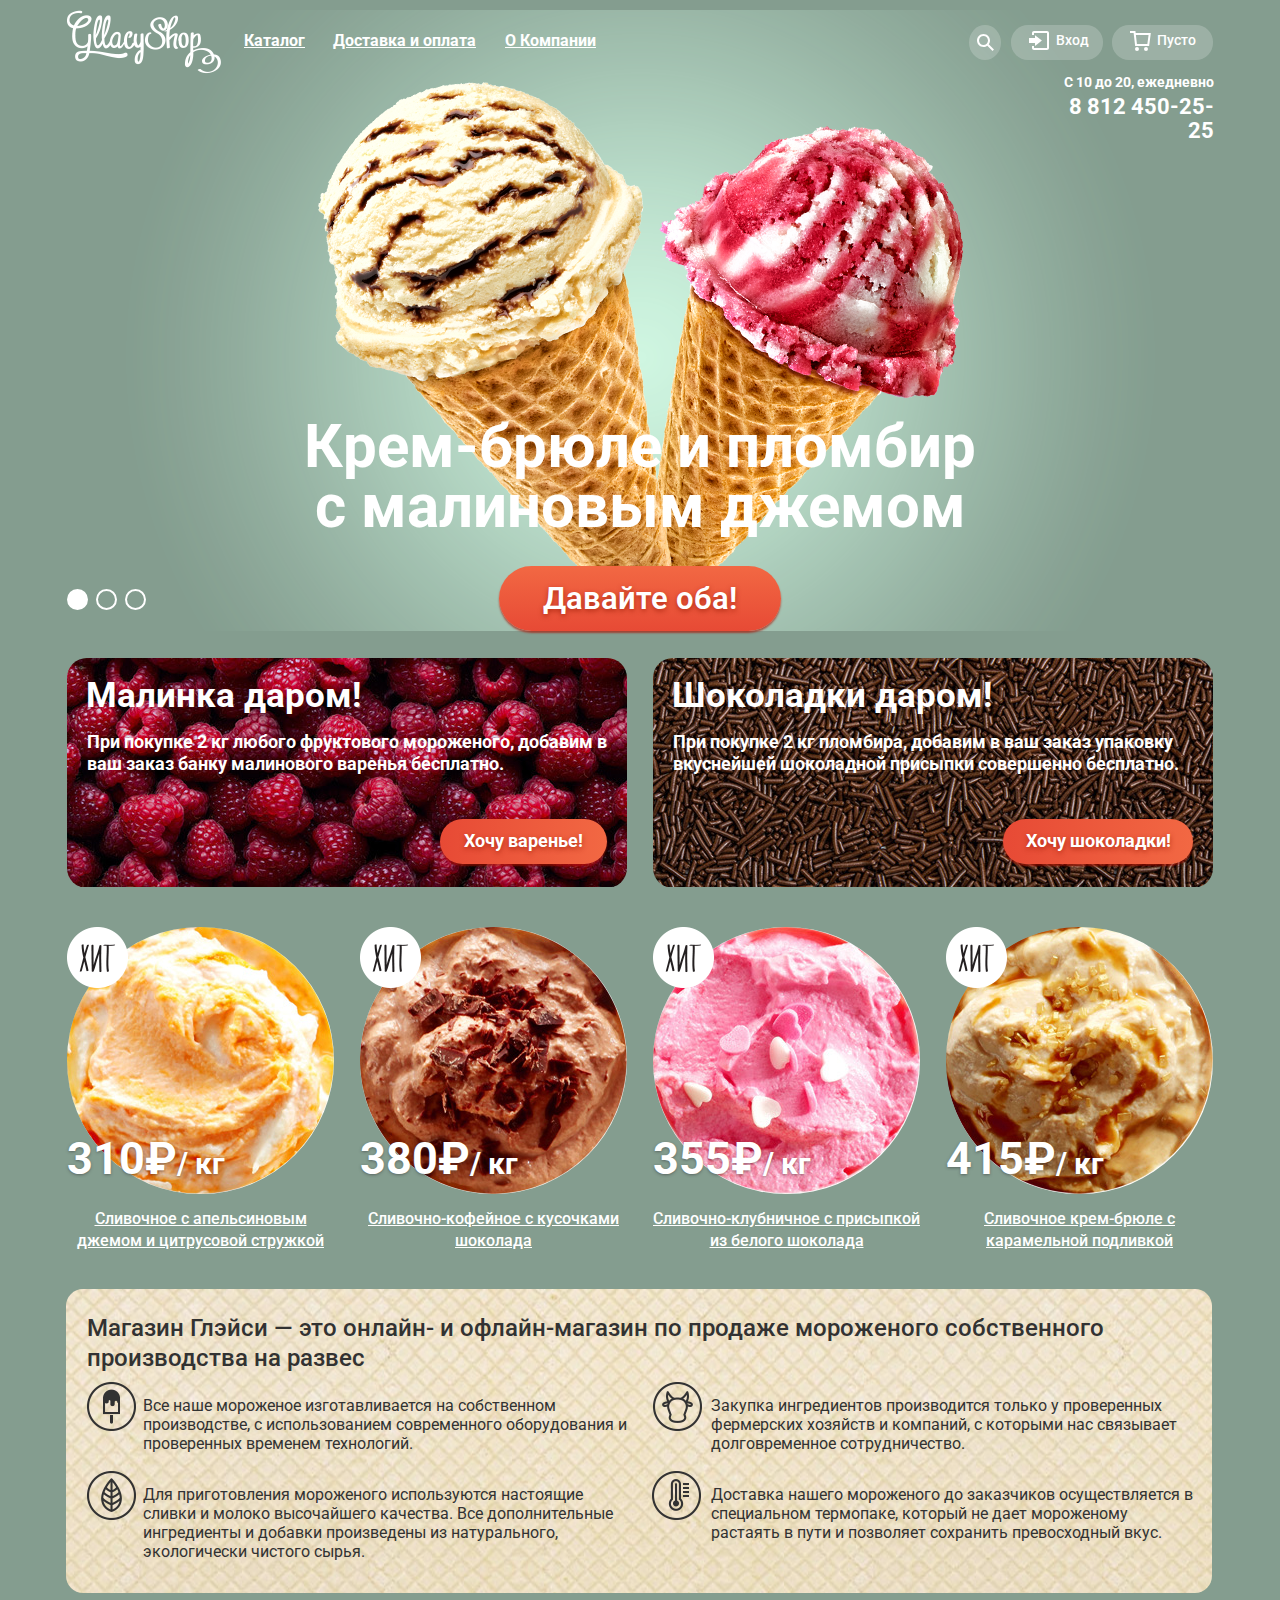
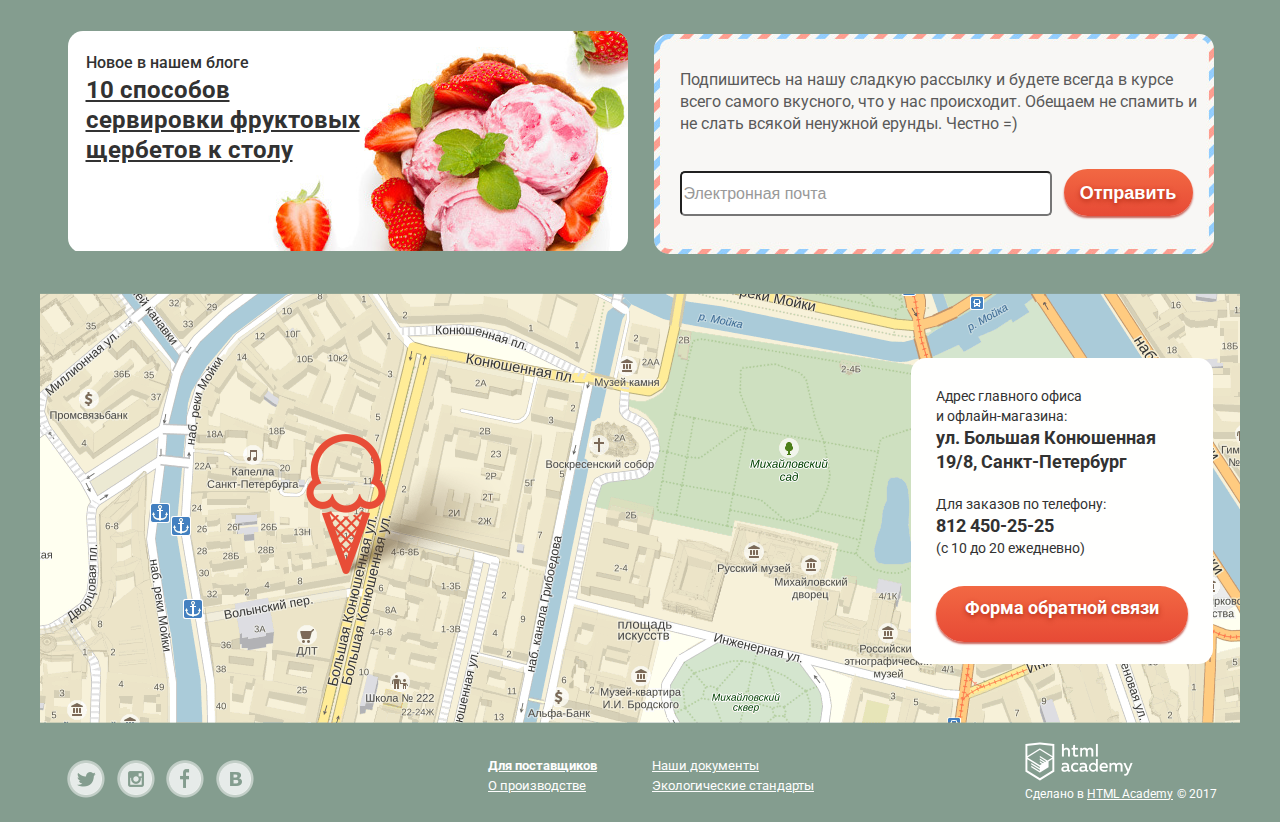
==== commit 27e2bef7: "Декоративные элементы 3.0" ====
--- a/index.html
+++ b/index.html
@@ -9,6 +9,9 @@
     
   </head>
   <body>
+      <input class="visually-hidden" type="radio" id="product-1" name="toggle" checked>
+      <input class="visually-hidden" type="radio" id="product-2" name="toggle">
+      <input class="visually-hidden" type="radio" id="product-3" name="toggle">
       <header class="main-header">
         <nav class="main-navigation">
             <div class="container">
@@ -56,8 +59,7 @@
                         </li>      
                     </ul>              
         </nav>
-          
-          
+                    
           <div class="header-info">
           <span class="visually-hidden">График работы и контактный телефон</span>
           <p>С 10 до 20, ежедневно</p>
@@ -66,25 +68,25 @@
           
           <div class="slider">
               <span class="visually-hidden">Спецпредложение: вместе вкуснее</span>
-                            <div class="slide1">                   
-                  <p>Крем-брюле и пломбир с малиновым джемом</p>
-                  <div class="button-slider">
-                      <a href="basket.html" class="button-background">Давайте оба!</a>
-                                </div>
-                  <!--<img src="img/ice_cream_1.png" width="1045" height="881">-->
-              </div>
-              <!--<div class="slide2">
-                  <p>Шоколадный пломбир и лимонный сорбет</p>
-                  <a href="basket.html" class="button-background">Давайте оба!</a>
-                  <img src="img/ice_cream_2.png" width="1045" height="881">
-              </div>
-              <div class="slide3">
-                  <p>Пломбир с помадкой и клубничный щербет</p>
-                  <a href="basket.html" class="button-background">Давайте оба!</a>
-                  <img src="img/ice_cream_3.png" width="1045" height="881">
-              </div>-->                
               <div class="slider-controls">
-             </div>
+                  <label for="product-1">Первый</label>
+                  <label for="product-2">Второй</label>
+                  <label for="product-3">Третий</label>
+              </div>
+              <ul class="slider-list"> 
+                  <li class="slider-item slide" id="slide1">
+                      <p class="slide-title">Крем-брюле и пломбир с малиновым джемом</p>
+                      <a class="button slide-button" href="basket.html" >Давайте оба!</a>
+                  </li>
+                  <li class="slider-item slide" id="slide2">
+                      <p class="slide-title">Шоколадный пломбир и лимонный сорбет</p>
+                      <a class="button slide-button" href="basket.html" >Давайте оба!</a>
+                  </li>
+                  <li class="slider-item slide" id="slide3">
+                      <p class="slide-title">Пломбир с помадкой и клубничный щербет</p>
+                      <a class="button slide-button" href="basket.html" >Давайте оба!</a>
+                  </li>
+              </ul>
           </div>
       </header>
       
@@ -111,25 +113,25 @@
       <h2 class="visually-hidden">Ассортимент</h2>
           <div class="icecream icecream-1">
               <img src="img/1_vanilla_ice_cream.jpg" width="267" height="267">
-              <p>310/<span>кг</span></p>
+              <p>310₽<span>/ кг</span></p>
               <a href="vanilla_ice_cream_full.html">Сливочное с апельсиновым джемом и цитрусовой стружкой</a>
               <!--<a href="vanilla_ice_cream.html" class="button-background">Быстрый просмотр</a>-->
           </div>
           <div class="icecream icecream-2">              
               <img src="img/2_coffee_ice_cream.jpg" width="267" height="267">
-              <p>380/<span>кг</span></p>
+              <p>380₽<span>/ кг</span></p>
               <a href="coffee_ice_cream_full.html">Сливочно-кофейное с кусочками шоколада</a>
               <!--<a href="coffee_ice_cream.html"class="button-background">Быстрый просмотр</a>-->
           </div>          
           <div class="icecream icecream-3">
               <img src="img/3_strawberry_ice_cream_.jpg" width="267" height="267">
-              <p>355/<span>кг</span></p>
+              <p>355₽<span>/ кг</span></p>
               <a href="strawberry_ice_cream_full.html">Сливочно-клубничное с присыпкой из белого шоколада</a>
               <!--<a href="strawberry_ice_cream.html"class="button-background">Быстрый просмотр</a>-->
           </div>
           <div class="icecream icecream-4">              
               <img src="img/4_creme_brulee_ice_cream.jpg" width="267" height="267">
-              <p>415/<span>кг</span></p>
+              <p>415₽<span>/ кг</span></p>
               <a href="creme_brulee_ice_cream_full.html">Сливочное крем-брюле с карамельной подливкой</a>
               <!--<a href="creme_brulee_ice_cream.html" class="button-background">Быстрый просмотр</a>-->
           </div>                  
@@ -138,80 +140,93 @@
       <section class="features">
         <h2 class="features-title">Магазин Глэйси — это онлайн- и офлайн-магазин по продаже мороженого собственного производства на развес</h2>
         <ul class="features-list">
-          <li class="features-ice-cream-list">
+          <li class="element">
           <p class="features-ice-cream">Все наше мороженое изготавливается на собственном производстве, с использованием современного оборудования и проверенных временем технологий.</p>
           </li>
-          <li class="features-cow-list">
+          <li class="element">
           <p class="features-cow">Закупка ингредиентов  производится только у проверенных фермерских хозяйств и компаний, с которыми нас связывает долговременное сотрудничество.</p>        
           </li>
-          <li class="features-leaf-list">
+          <li class="element">
             <p class="features-leaf">Для приготовления мороженого используются настоящие сливки и молоко высочайшего качества. Все дополнительные ингредиенты и добавки произведены из натурального, экологически чистого сырья.</p>
           </li>
-            <li class="features-thermometer-list">
+            <li class="element">
             <p class="features-thermometer">Доставка нашего мороженого до заказчиков осуществляется в специальном термопаке, который не дает мороженому растаять в пути и позволяет сохранить превосходный вкус.</p>
             </li>
         </ul> 
       </section>
             
       <div class="blog-subscription">
-          <article class="blog">
-      <h1>Новое в нашем блоге</h1>
-      <a href="blog.html">10 способов сервировки фруктовых щербетов к столу</a>
-      </article>
-
-      <section class="subscription">
-          <h2 class="visually-hidden">Подписка</h2>
-          <p>Подпишитесь на нашу сладкую рассылку и будете всегда в курсе всего самого вкусного, что у нас происходит. Обещаем не спамить и не слать всякой ненужной ерунды. Честно =)</p>
-          <form class="subscription">
-              <input type="text" name="e-mail" placeholder="Электронная почта">              
-              <button type="submit" class="button-background">Отправить</button> 
-          </form>
-      </section>
+          <div class="blog-subscription-wrap blog-wrap">
+              <article class="blog">
+                  <h1>Новое в нашем блоге</h1>
+                  <div class="blog-link">
+                      <a href="blog.html">10 способов сервировки фруктовых щербетов к столу</a>
+                  </div>
+              </article>
+          </div>
+          
+          <div class="blog-subscription-wrap">
+              <section class="subscription-background">
+                  <h2 class="visually-hidden">Подписка</h2>
+                  <p class="subscription-title">Подпишитесь на нашу сладкую рассылку и будете всегда в курсе всего самого вкусного, что у нас происходит. Обещаем не спамить и не слать всякой ненужной ерунды. Честно =)</p>
+                  <form class="subscription">
+                      <input type="email" name="e-mail" placeholder="Электронная почта">              
+                      <button type="submit" class="button-background">Отправить</button> 
+                  </form>
+              </section>
+          </div>
           </div>
       
           <div class="map-contacts">
               <div class="map">
-              <span class="visually-hidden">Карта: как нас найти</span>
-              <!--<img src="img/map.png" width="1200" height="430" alt="Карта"> -->
-          </div>
-          
-      <section class="contacts">
-          <h1 class="visually-hidden">Контакты</h1>
-          <p>Адрес главного офиса и офлайн-магазина:</p>
-          <b>ул. Большая Конюшенная 19/8, Санкт-Петербург</b>
-          <p>Для заказов по телефону:</p>
-          <a href="tel:+781245025258">812 450-25-25</a>
-          <p>(с 10 до 20 ежедневно)</p>
-          <a href="feedback_form.html" class="button-background">Форма обратной связи</a>                 
-      </section>
+                  <span class="visually-hidden">Карта: как нас найти</span>
+                  <!--<img src="img/map.png" width="1200" height="430" alt="Карта"> -->
+              </div>
+              
+              <section class="contacts">
+                  <h1 class="visually-hidden">Контакты</h1>
+                  <div class="contact-adres">
+                      <p>Адрес главного офиса <br>и офлайн-магазина:</p>
+                      <b>ул. Большая Конюшенная 19/8, Санкт-Петербург</b>
+                  </div>
+                  <div class="contast-phone">
+                      <p>Для заказов по телефону:</p>
+                      <a href="tel:+781245025258" class="">812 450-25-25</a>
+                      <p>(с 10 до 20 ежедневно)</p>
+                  </div>
+                      
+                  <a href="feedback_form.html" class="button-contacts">Форма обратной связи</a>                 
+              </section>
               </div>
       </main>
       
       <footer class="main-footer">
           <section class="footer-social">
               <h2 class="visually-hidden">Социальные сети</h2>
-              <ul>
-                <li><a class="social-button" href="#">Твитер</a></li>
-                <li><a class="social-button" href="#">Инстаграмм</a></li>
-                <li><a class="social-button" href="#">Фейсбук</a></li>
-                <li><a class="social-button" href="#">В контакте</a></li>
+              <ul class="social-link">
+                <li><a class="social-button-tw" href="http://twitter.com"><span class="visually-hidden">Твитер</span></a></li>
+                <li><a class="social-button-inst" href="https://www.instagram.com"><span class="visually-hidden">Инстаграмм</span></a></li>
+                <li><a class="social-button-fb" href="http://facebook.com"><span class="visually-hidden">Фейсбук</span></a></li>
+                <li><a class="social-button-vk" href="http://vk.com"><span class="visually-hidden">В контакте</span></a></li>
                   </ul>
           </section>
           <section class="about-us">
               <h2 class="visually-hidden">О нас</h2>
-          <ul>
-              <li><a href="for_suppliers.html">Для поставщиков</a></li>
+          <ul class="about-us-list">
+              <li class="heart"><a href="for_suppliers.html">Для поставщиков</a></li>
+              <li><a href="our_documents.html">Наши документы</a></li>
               <li><a href="about_production.html">О производстве</a></li>
-              <li><a href="our_documents.html">Наши документы</a></li>
               <li><a href="eco_standards.html">Экологические стандарты</a></li>
           </ul>       
           </section>
           <section class="developer">
               <h2 class="visually-hidden">Разработчик</h2>
-          <a href="https://htmlacademy.ru/intensive/htmlcss">html academy</a>
+          <a href="https://htmlacademy.ru/intensive/htmlcss" class="developer-link"><span class="visually-hidden">html academy</span></a>
+              <div class="developer-title">
           <span>Сделано в </span>
               <a href="https://htmlacademy.ru/intensive/htmlcss">HTML Academy</a>
               <span> © 2017</span>
+              </div>
               </section>
       </footer>
       <!--<div class="modal">
--- a/css/style.css
+++ b/css/style.css
@@ -6,11 +6,6 @@
     padding: 0;
     margin: 0;
     background-color: #849d8f;
-    
-    background-image: url("../img/gllacy-index-1200.jpg");
-    background-repeat: no-repeat;
-    background-position: center top 0;
-    background-size: auto auto;
     
     color: #ffffff;
     font-family: Roboto, Arial, sans-serif; 
@@ -19,7 +14,7 @@
 
 header,
 main,
-footer /*ширина страницы и ее располодение по уентру*/ {
+footer /*ширина страницы и ее располодение по центру*/ {
     width: 1200px;
     margin: 0 auto;
 }
@@ -78,18 +73,34 @@
     flex-direction: column;
     align-items: center;
     width: 1146px;
-    height: 610px;
+    min-height: 610px;
     margin: 10px auto 0;
     box-sizing: inherit;
     background-image: url("../img/ice_cream_1.png");
     background-repeat: no-repeat;
-    background-position: right 50px top -15px;
-    background-size: 1045px 881px;   
+    background-position: right 50px top -11px;
+    background-size: 1045px 881px;
+    
+    transition: background-image 0.5s ease, background-color 0.5s ease;
+}
+
+.main-header::before,
+.main-header::after /* для кнопок слайдера */ {
+  content: "";
+  visibility: hidden;
+}
+
+.main-header::before /* вторая картинка слайдера */ {
+  background-image: url("../img/ice_cream_2.png");
+}
+
+.main-header::after /* третья картинка слайдера */ {
+  background-image: url("../img/ice_cream_3.png");
 }
 
 .main-navigation /*Логотип, основное меню, пользовательское меню*/ {
     width: 1146px;
-    height: 63px;    
+    min-height: 63px;    
     display: flex;
 }
 
@@ -98,7 +109,7 @@
     justify-content: flex-start;
     width: 902px;
     align-items: center;
-    height: 63px;
+    min-height: 63px;
 }
 
 .main-header-logo /*логотип*/ {
@@ -111,7 +122,7 @@
     margin: 0;
     padding: 0;    ;
     padding-top: 20px;
-    height: 43px;
+    min-height: 43px;
 }
 
 .site-navigation > li > a /*стилизация меню: "Каталог", "Доставка", "О компании"*/ {
@@ -194,7 +205,7 @@
     margin: 0;
     padding: 0;
     width: 250px;
-    height: 35px;
+    min-height: 35px;
     font-size: 14px;
     line-height: 16px;
     font-weight: 500; 
@@ -227,7 +238,7 @@
 
 .user-navigation .user-navigation-search /* фон для кнопки поиска */ {
     width: 32px;
-    height: 32px;
+    min-height: 32px;
     background-color: rgba(255, 255, 255, 0.2);
     border-radius: 50%;
     margin: 0;
@@ -243,7 +254,7 @@
 
 .user-navigation .user-navigation-entrance /* фон для кнопки входа */ {
     width: 92px;
-    height: 35px;
+    min-height: 35px;
     background-color: rgba(255, 255, 255, 0.2);
     border-radius: 17px;
     margin: 0;
@@ -390,12 +401,6 @@
     line-height: 24px;
     color: #323232;
     text-decoration: none;
-    font-weight: 700;
-}
-
-.contacts a:last-child {
-   color: #fefefe; 
-   background-size: 252px 44px;
     font-weight: 700;
 }
 
@@ -508,14 +513,15 @@
 }
 
 .header-info {
-    position: absolute;
-    margin: 0;
-    padding: 0;
-    top: 72px;
-    right: 100px;
+    display: block;
+    position: relative;
+    margin: 0;
+    padding: 0;    
     width: 168px;
-    height: 45px;
+    min-height: 45px;
     text-align: right;
+    right: -490px;
+    top: 0;
 }
 
 .header-info p,
@@ -538,51 +544,124 @@
     line-height: 24px;   
 }
 
-.slide1 p /* подпись в слайдере */ {
-    display: block;
+/* Слайдер */
+
+.slider {
     position: relative;
+    padding-top: 321px;
+    text-align: center;
+    color: #ffffff;
+    width: inherit;
+}
+
+.slider-list {
+    margin: 0;
+    padding: 0;
+    list-style: none;
+}
+
+.slide {
+    display: none;
+    margin-top: -47px;
+}
+
+.slide-title /* подпись в слайдере */ {
     width: 673px;
-    height: 115px;
-    top: 260px;
-}
-
-.slider p{
     font-size: 60px;
     line-height: 60px;
     font-weight: 700;
-}
-
-.slider a {
-    font-size: 32px;
-    line-height: 44px;
-    background-size: 280px 64px;  
-    font-weight: 700;
-    color: #ffffff;
-    text-align: center;    
-}
-
-.slider .button-slider /* кнопка "Давайте оба" в слайдере */ {
-    width: 280px;
-    height: 55px;
-    padding-top: 5px;
-    display: block;
-    position: relative;
-    top: 235px;
-    left: 200px;
-    font-weight: 700;
-    text-decoration: none;
-    text-align: center;
-    text-shadow: 0 2px 5px rgba(160, 32, 11, 0.76);     
-    background-image: linear-gradient( 90deg, rgb(231,74,53) 0%, rgb(242,104,67) 100%);
-    box-shadow: 0 2px 2px 0 rgba(172, 16, 0, 0.64);
-    border-radius: 30px;
-}
+    margin: 0 auto;
+    margin-bottom: 29px;    
+}
+
+.button {
+  display: inline-block;
+  padding: 12px 44px;
+
+  font-weight: 600;
+  font-size: 31px;
+  line-height: 41px;
+  text-align: center;
+  color: #ffffff;
+  vertical-align: top;
+  text-decoration: none;
+  text-shadow: 0 2px 5px rgba(160, 32, 11, 0.76);
+
+  background: #f26843;
+  background: linear-gradient(to bottom, #f26843 0%, #e74a35 100%);
+  border-radius: 50px;
+  box-shadow: 0 2px 2px rgba(172, 16, 0, 0.64);
+  border: none;
+
+  cursor: pointer;
+}
+
+.button:hover {
+  background: linear-gradient(to bottom, #f58669 0%, #ec6f5e 100%);
+  box-shadow: 0 2px 2px rgba(172, 16, 0, 1);
+}
+
+.button:active {
+  background: linear-gradient(to bottom, #d84732 0%, #e1613e 100%);
+  box-shadow: inset 0 2px 2px rgba(172, 16, 0, 1);
+}
+
+.slider-controls {
+  position: absolute;
+  bottom: 21px;
+  left: 0;
+  z-index: 20;
+  
+  font-size: 0;
+}
+
+.slider-controls label {
+  display: inline-block;
+  width: 17px;
+  height: 17px;
+  margin-right: 8px;
+
+  vertical-align: top;
+
+  background-color: transparent;
+  border: 2px solid #ffffff;
+  border-radius: 50%;
+  cursor: pointer;
+}
+
+#product-1:checked ~ .main-header {
+  background-color: #849d8f;
+  background-image: url("../img/ice_cream_1.png");
+}
+
+#product-2:checked ~ .main-header {
+  background-color: #8996a6;
+  background-image: url("../img/ice_cream_2.png");
+}
+
+#product-3:checked ~ .main-header {
+  background-color: #9d8b84;
+  background-image: url("../img/ice_cream_3.png");
+}
+
+#product-1:checked ~ .main-header #slide1,
+#product-2:checked ~ .main-header #slide2,
+#product-3:checked ~ .main-header #slide3 {
+  display: block;
+}
+
+#product-1:checked ~ .main-header label[for="product-1"],
+#product-2:checked ~ .main-header label[for="product-2"],
+#product-3:checked ~ .main-header label[for="product-3"] {
+  background-color: #ffffff;
+}
+
 
 .action /* флекс для акций */ {
     display: flex;
     align-items: center;
     justify-content: space-around;
-    height: 320px;    
+    min-height: 320px;    
     box-sizing: inherit; 
     padding: 0;
     margin-top: -18px;    
@@ -591,7 +670,7 @@
 .action-first,
 .action-second /* задаем размеры карточек с акциями */ {
     width: 560px;
-    height: 230px;
+    min-height: 230px;
 }
 
 .action .button-background /* стилизация кнопок в акциях */ {
@@ -604,7 +683,7 @@
     box-shadow: 0 2px 2px 0 rgba(172, 16, 0, 0.64);
     border-radius: 30px;
     padding-top: 10px;
-    margin-left: 375px;
+    margin-left: 373px;
     margin-top: 44px;
 }
 
@@ -658,7 +737,7 @@
     display: flex;
     justify-content: space-between;
     width: 1146px;
-    height: 323px;
+    min-height: 323px;
     margin: 0 auto;
     margin-bottom: 40px;
     box-sizing: inherit;
@@ -667,9 +746,10 @@
 
 .range > div /*размеры карточек с мороженым */ {
     width: 275px;
-    height: 332px;
+    min-height: 332px;
     margin: 0;
     padding-right: 30px;
+    position: relative;
 }
 
 .range div img /* убираем белые углы у всех карточек с мороженым */ {
@@ -687,25 +767,11 @@
     content: "";
     display: block;
     position: absolute;
-    top: 915px;
-    left: 100px;
     background-image: url(../img/hit_.png);
     background-position: 0 0;
     width: 61px;
     height: 61px;
     z-index: 1;
-}
-
-.range .icecream-2::before /* смещение надписи Хит для второго элемента */ {
-    left: 394px;
-}
-
-.range .icecream-3::before /* смещение надписи Хит для третьего элемента */ {
-    left: 688px;
-}
-
-.range .icecream-4::before /* смещение надписи Хит для четвертого элемента */ {
-    left: 982px;
 }
 
 .icecream p /* стилизация цены в карточках с мороженым */ {
@@ -718,7 +784,8 @@
     margin: 0;
     padding: 0;
     position: absolute;
-    top: 1125px;
+    bottom: 73px;
+    z-index: 1; 
 }
 
 .icecream span  /* стилизация "кг" в карточках с мороженым */ {
@@ -751,21 +818,15 @@
 /* Преимущества */
 
 .features /* фон для блока с преимуществами */ {
-    width: 1146px;
-    height: 307px;
+    margin: -10px 0 36px 26px;
+    padding: 0;  
     color: #323232;
     background-color: #eee0c4;
-    background-image: url(../img/glacey_background_store_.jpg);
+    background-image: url("../img/glacey_background_store_.jpg");
+    background-position: center;
     border-radius: 17px;
-}
-
-.features-list /* флекс для преимуществ */ {
-    display: flex;
-    flex-wrap: wrap;     
-    box-sizing: inherit;    
-    width: 1049;
-    height: 175px; 
-    margin: 0 auto;
+    width: 1146px;    
+    min-height: 304px;
 }
 
 .features-title /*заголовок в преимуществах */ {
@@ -774,256 +835,391 @@
     color: #323232;
     font-weight: 500;
     display: block;
-    padding-top: 23px;
-    padding-left: 41px;
-}
-
-.features .features-ice-cream-list /* картинка мороженки */ {
-    background-image: url("../img/small_ice_cream.png");
-    background-repeat: no-repeat;
-    background-position: 5px 8px;
-    width: 539px;
-    height: 91px;
-}
-
-.features .features-ice-cream /* первое преимущество */ {
-    margin: 0;
-    padding: 0;
-    width: 484px;
-    height: 64px;
-    margin-left: 64px;
-    margin-top: 22px;
-}
-
-.features .features-cow-list /* картинка коровы */ {
-    background-image: url("../img/cow.png");
-    background-repeat: no-repeat;
-    background-position: 11px 8px;
-    width: 539px;
-    height: 91px;
-}
-
-.features .features-cow /* второе преимущество */ {
-    margin: 0;
-    padding: 0;
-    width: 484px;
-    height: 64px;
-    margin-left: 70px;
-    margin-top: 22px;
-}
-
-.features .features-leaf-list /* картинка листика */ {
-    background-image: url("../img/leaf.png");
-    background-repeat: no-repeat;
-    background-position: 6px 6px;
-    width: 539px;
-    height: 91px;
-}
-
-.features .features-leaf /* третье преимущество */ {
-    margin: 0;
-    padding: 0;
-    width: 484px;
-    height: 64px;
-    margin-left: 63px;
-    margin-top: 20px;
-}
-
-.features .features-thermometer-list /* картинка термометра */ {
-    background-image: url("../img/thermometer.png");
-    background-repeat: no-repeat;
-    background-position: 11px 6px;
-    width: 539px;
-    height: 91px;
-}
-
-.features .features-thermometer /* четвертое преимущество */ {
-    margin: 0;
-    padding: 0;
-    width: 484px;
-    height: 64px;
-    margin-left: 63px;
-    margin-top: 20px;
-}
-
-.features .features-list li {
-    width: 560px;
-}
-
-.features-title {
+    padding-top: 24px;
+    padding-left: 21px;
     width: 1146px;
     margin: 0 auto;
 }
 
-.features li{
-   font-size: 16px;
-   line-height: 22px;
-   color: #323232;
-   font-weight: 400;  
-}
-
-
-
+.features-list /* флекс для блока с преимуществами */ {
+    display: flex;
+    flex-wrap: wrap;
+    align-items: flex-start;
+    justify-content: space-between;
+    
+    margin: 0 17px;
+    padding: 0;
+    list-style: none;
+}
+
+.element {
+    position: relative;
+    width: 484px;
+    min-height: 60px;
+    padding-top: 7px;
+    padding-left: 60px;
+}
+
+.features-ice-cream::before /* картинка с мороженкой */ {
+    content: "";
+    position: absolute;  
+    width: 49px;
+    height: 49px;    
+    background-image: url("../img/small_ice_cream.png");
+    background-repeat: no-repeat;    
+    top: 9px;
+    left: 4px;
+}
+
+.features-cow::before /* картинка с коровой */ {
+    content: "";
+    position: absolute;  
+    width: 49px;
+    height: 49px;    
+    background-image: url("../img/cow.png");
+    background-repeat: no-repeat;    
+    top: 9px;
+    left: 2px;
+}
+
+.features-leaf::before /* картинка с листиком */ {
+    content: "";
+    position: absolute;  
+    width: 49px;
+    height: 49px;    
+    background-image: url("../img/leaf.png");
+    background-repeat: no-repeat;    
+    top: 2px;
+    left: 4px;
+}
+
+.features-thermometer::before /* картинка с термометром */ {
+    content: "";
+    position: absolute;  
+    width: 49px;
+    height: 49px;    
+    background-image: url("../img/thermometer.png");
+    background-repeat: no-repeat;    
+    top: 2px;
+    left: 1px;
+}
+
+.features-leaf, 
+.features-thermometer {
+   margin-top: 9px;
+}
+
+/* Блог и подписка */
 
 .blog-subscription {
+    width: 1146px;
+    min-height: 222px;
+    
     display: flex;
+    flex-wrap: wrap; 
     justify-content: space-between;
-    align-items: center;
-    padding: 0 27px;
-    margin-bottom: 40px;
-    height: 222px;    
-    box-sizing: inherit;    
-}
-
-.blog,
+    align-items: flex-start;
+    
+    margin: 0;
+    margin-left: 21px;
+    padding: 0;
+}
+
+.blog-subscription-wrap {
+    width: 560px;
+    min-height: 222px;
+    margin: auto;
+}
+
+.blog-wrap {
+    background-image: url("../img/strawberry_background_.jpg");
+    background-repeat: no-repeat;
+    border-radius: 15px;
+    width: 560px;
+    height: 220px;
+}
+
+.blog {
+    padding: 11px 260px 0 18px;
+}
+
+.blog-link {
+    margin-top: -10px;
+}
+
+.blog a {
+    font-size: 24px;
+    line-height: 30px;
+    font-weight: 700;
+    color: #323232;
+}
+
+.blog a:hover {
+    color: #e84d37;
+}
+
+.subscription-background {
+    background-image: url("../img/post_background.jpg");
+    background-repeat: no-repeat;
+    border-radius: 15px;
+    width: 560px;
+    height: 220px;
+    margin-left: 13px;
+    margin-top: -11px;
+}
+
+.subscription-title {
+    display: block;
+    padding-top: 35px;
+    padding-left: 26px;
+    font-size: 16px;
+    line-height: 22px;
+    font-weight: 400;
+    color: #5a5a5a;
+}
+
 .subscription {
+    width:  515px;
+    min-height: 53px;
+        margin-left: 26px;
+    margin-top: 36px;
+}
+
+.subscription input[type=email] {
+    margin-bottom: 0;
+    margin-right: 0;
+        min-width: 364px;
+    height: 39px;
+    border-radius: 5px;
+}
+
+.subscription button[type=submit] {
+    width: 129px;
+    height: 47px;
+    display: inline-block;
+    font-weight: 700;
+    font-size: 18px;
+    line-height: 24px;
+    text-align: center;
+    color: #ffffff;
+    vertical-align: top;
+    text-decoration: none;
+    text-shadow: 0 2px 5px rgba(160, 32, 11, 0.76);
+    background: #f26843;
+    background: linear-gradient(to bottom, #f26843 0%, #e74a35 100%);
+    border-radius: 50px;
+    box-shadow: 0 2px 2px rgba(172, 16, 0, 0.64);
+    border: none;
+    cursor: pointer;
+    margin-left: 8px;
+    margin-top: -2px;
+}
+
+.subscription button[type=submit]:hover {
+  background: linear-gradient(to bottom, #f58669 0%, #ec6f5e 100%);
+  box-shadow: 0 2px 2px rgba(172, 16, 0, 1);
+}
+
+.subscription button[type=submit]:active {
+  background: linear-gradient(to bottom, #d84732 0%, #e1613e 100%);
+  box-shadow: inset 0 2px 2px rgba(172, 16, 0, 1);
+}
+
+.map-contacts {
+    display: block;
+    position: relative;
+    height: 430px;
+    background-image: url("../img/map.png");
+    background-repeat: no-repeat;
+    background-position: 27% 0%;
+    margin-top: 39px;
+    box-sizing: inherit;
+}
+
+.contacts {
+    position: absolute;
+    top: 50%;
+    right: 27px;
+    width: 302px;
+    color: #323232;
+    background-color: #fffffe;
+    border-radius: 15px;
+    text-align: left;
+    transform: translateY(-49%);
+    height: 306px;    
+}
+
+.contacts .button-contacts {
+    width: 252px;
+    height: 46px;
+    
+    display: inline-block;
+    font-weight: 700;
+    font-size: 18px;
+    line-height: 24px;
+    text-align: center;
+    color: #ffffff;
+    vertical-align: top;
+    text-decoration: none;
+    text-shadow: 0 2px 5px rgba(160, 32, 11, 0.76);
+    background: #f26843;
+    background: linear-gradient(to bottom, #f26843 0%, #e74a35 100%);
+    border-radius: 50px;
+    box-shadow: 0 2px 2px rgba(172, 16, 0, 0.64);
+    border: none;
+    cursor: pointer;
+    margin-left: 25px;
+    margin-top: 21px;
+    padding-top: 10px;
+}
+
+.button-contacts:hover {
+  background: linear-gradient(to bottom, #f58669 0%, #ec6f5e 100%);
+  box-shadow: 0 2px 2px rgba(172, 16, 0, 1);
+}
+
+.button-contacts:active {
+  background: linear-gradient(to bottom, #d84732 0%, #e1613e 100%);
+  box-shadow: inset 0 2px 2px rgba(172, 16, 0, 1);
+}
+
+.map {
+    content: "";
+    position: absolute;  
+    width: 218px;
+    height: 142px;    
+    background-repeat: no-repeat;  
+    background-image: url("../img/ice_cream_on_map_.png");
+    top: 141px;
+    left: 266px;
+}
+
+.contact-adres {
+    margin: 28px 0 0 25px;
+    padding: 0;
+    width: 222px;
+    display: block;
+    min-height: 88px;
+}
+
+.contacts p, 
+.contacts b, 
+.contacts a {
+    margin: 0;
+    padding: 0;
+}
+
+.contacts b {
+    margin-bottom: 10px;
+}
+
+.contast-phone {
+    margin: 20px 0 0 25px;
+    padding: 0;
+    width: 222px;
+    display: block;
+    min-height: 71px;
+}
+
+/*подвал */
+
+.main-footer /* флекс для подвала */ {
+    display: flex;  
+    min-height: 83px;    
+    box-sizing: inherit; 
+    margin-top: 16px;
+}
+
+.footer-social {
+    margin: 0;
+    padding: 0;
+}
+
+.social-link {    
+    min-width: 187px;
+    height: 38px;
+    display: flex;
+    flex-direction: row;
+    justify-content: space-between;
+    margin: 21px auto auto -13px;
+}
+
+.social-button-tw {
+    display: block;
+    width: 38px;
+    height: 38px;
+    background-image: url("../img/tviter_.png");
+}
+
+.social-button-inst {
+    display: block;
+    width: 38px;
+    height: 38px;
+    background-image: url("../img/instagramm.png");
+}
+
+.social-button-fb {
+    display: block;
+    width: 38px;
+    height: 38px;
+    background-image: url("../img/facebook.png");
+}
+
+.social-button-vk {
+    display: block;
+    width: 38px;
+    height: 38px;
+    background-image: url("../img/v_kontakt.png");
+}
+
+.about-us {
+    margin: 16px 0 0 194px;
+    padding: 0;
+}
+
+.about-us-list {
+    margin: 0;
+    display: flex;
+    flex-wrap: wrap;
+    position: relative;
+    width: 328px;
+    height: 38px;
+    justify-content: flex-start;
+}
+
+.about-us-list li {
+    flex-basis: 50%;
+}
+
+.heart::before {
+    content: "";
+    position: absolute;  
+    width: 15px;
+    height: 13px;    
+    background-image: url("../img/heart.png");
+    background-repeat: no-repeat;  
+    top: 5px;
+    left: 18px;
+    
+}
+
+.developer {
+    position: relative;
+    width: 192px;
+    height: 58px;
     margin: auto;
-    width: 560px;
-    height: 222px;
-}
-
-.map-contacts {
-    margin: 0 auto;
-    margin-bottom: 18px;
-    height: 433px;    
-    box-sizing: inherit;  
-    background-image: url("../img/map.png");
-    position: relative;
-}
-
-.contacts {
-    width: 308px;
-    height: 302px;
-    float: right;
-    background-color: #fffffe;
-    border-radius: 30px;
+    right: -93px;
+    top: -10px;
+}
+
+.developer-link {
     position: absolute;
-    right: 27px;
-    top: 69px;
-}
-
-.main-footer /* флекс для подвала */ {
-    display: flex;    
-    margin-bottom: 26px;
-    height: 83px;    
-    box-sizing: inherit;    
-}
-
-.footer-social {
-    margin: auto;
-}
-
-.about-us {
-    margin: auto;
-}
-
-.developer {
-    margin: auto;
-}
-
-.breadcrumbs-list {
-    display: flex;
-    width: 224px;
-    justify-content: space-between
-}
-
-.filter /*сетка на флексах для фильтров в каталоге*/{
-    display: flex;
-    width: 864px;
-    height: 136px;
-    flex-wrap: wrap;
-    margin: 0;
-}
-
-.filter div:nth-child(1) /*сортировка*/ {
-    width: 195px;
-    height: 66px;
-    margin: 0;
-    padding: 0;    
-}
-
-.filter div:nth-child(2) /*цена*/ {
-    width: 224px;
-    height: 66px;
-}
-
-.filter div:nth-child(3) /*жирность*/ {
-    width: 422px;
-    height: 66px;
-    margin: 0;
-    padding: 0;
-}
-
-.filter-list-fat /*флекс для жирности*/ {
-    display: flex;
-    justify-content: space-between;
-}
-
-.filter div:nth-child(4) /*наполнители*/ {
-    width: 704px;
-    height: 58px;
-    margin: 0;
-    padding: 0;
-}
-
-.filter-list-fillers /*флекс для наполнителей*/ {
-    display: flex;
-    justify-content: space-between;
-}
-
-.filter div:nth-child(5) /*кнопка "применить"*/ {
-    width: 150px;
-    height: 41px;
-}
-
-.range-catalog /*флекс для ассортимента на странице каталога*/ {
-    display: flex;
-    justify-content: space-between;
-    width: 1146px;
-    height: 1096px;
-    margin: 0 auto 40px;
-    flex-wrap: wrap;
-    box-sizing: inherit; 
-}
-
-.icecream /*задаем ширину и высоту блока с мороженым (картинка + цена + полпись*/ {
-    width: 267px;
-    height: 329px;
-}
-
-.icecream p,
-.icecream a /* убираем отступы у абзацев и ссылок */ {
-    padding: 0;
-    margin: 0;
-}
-
-.page-list /* флекс для страниц каталога */ {
-    display: flex;
-    width: 203px;
-    height: 36px;
-    justify-content: space-around;
-    margin-left: 955px;
-} 
-
-.footer-social-list /* флекс для соц. сетей */ {
-    display: flex;
-    width: 189px;
-    height: 41px;
-    justify-content: space-between;
-}
-
-.about-us-list /* флекс для ссылок "о нас" */ {
-    display: flex;
-    width: 312px;
-    height: 47px;
-    flex-wrap: wrap;
-    justify-content: space-between;
-}
-
-.developer /* флекс для разработчика */ {
-    display: flex;
-    width: 194px;
-    height: 64px;
-    flex-wrap: wrap;
-    justify-content: space-between;
+    background-image: url("../img/logo_htmlacademy_small.png");
+    width: 108px;
+    height: 39px;
+}
+
+.developer-title {
+    margin: 41px 0 0 0;
+    padding: 0;
 }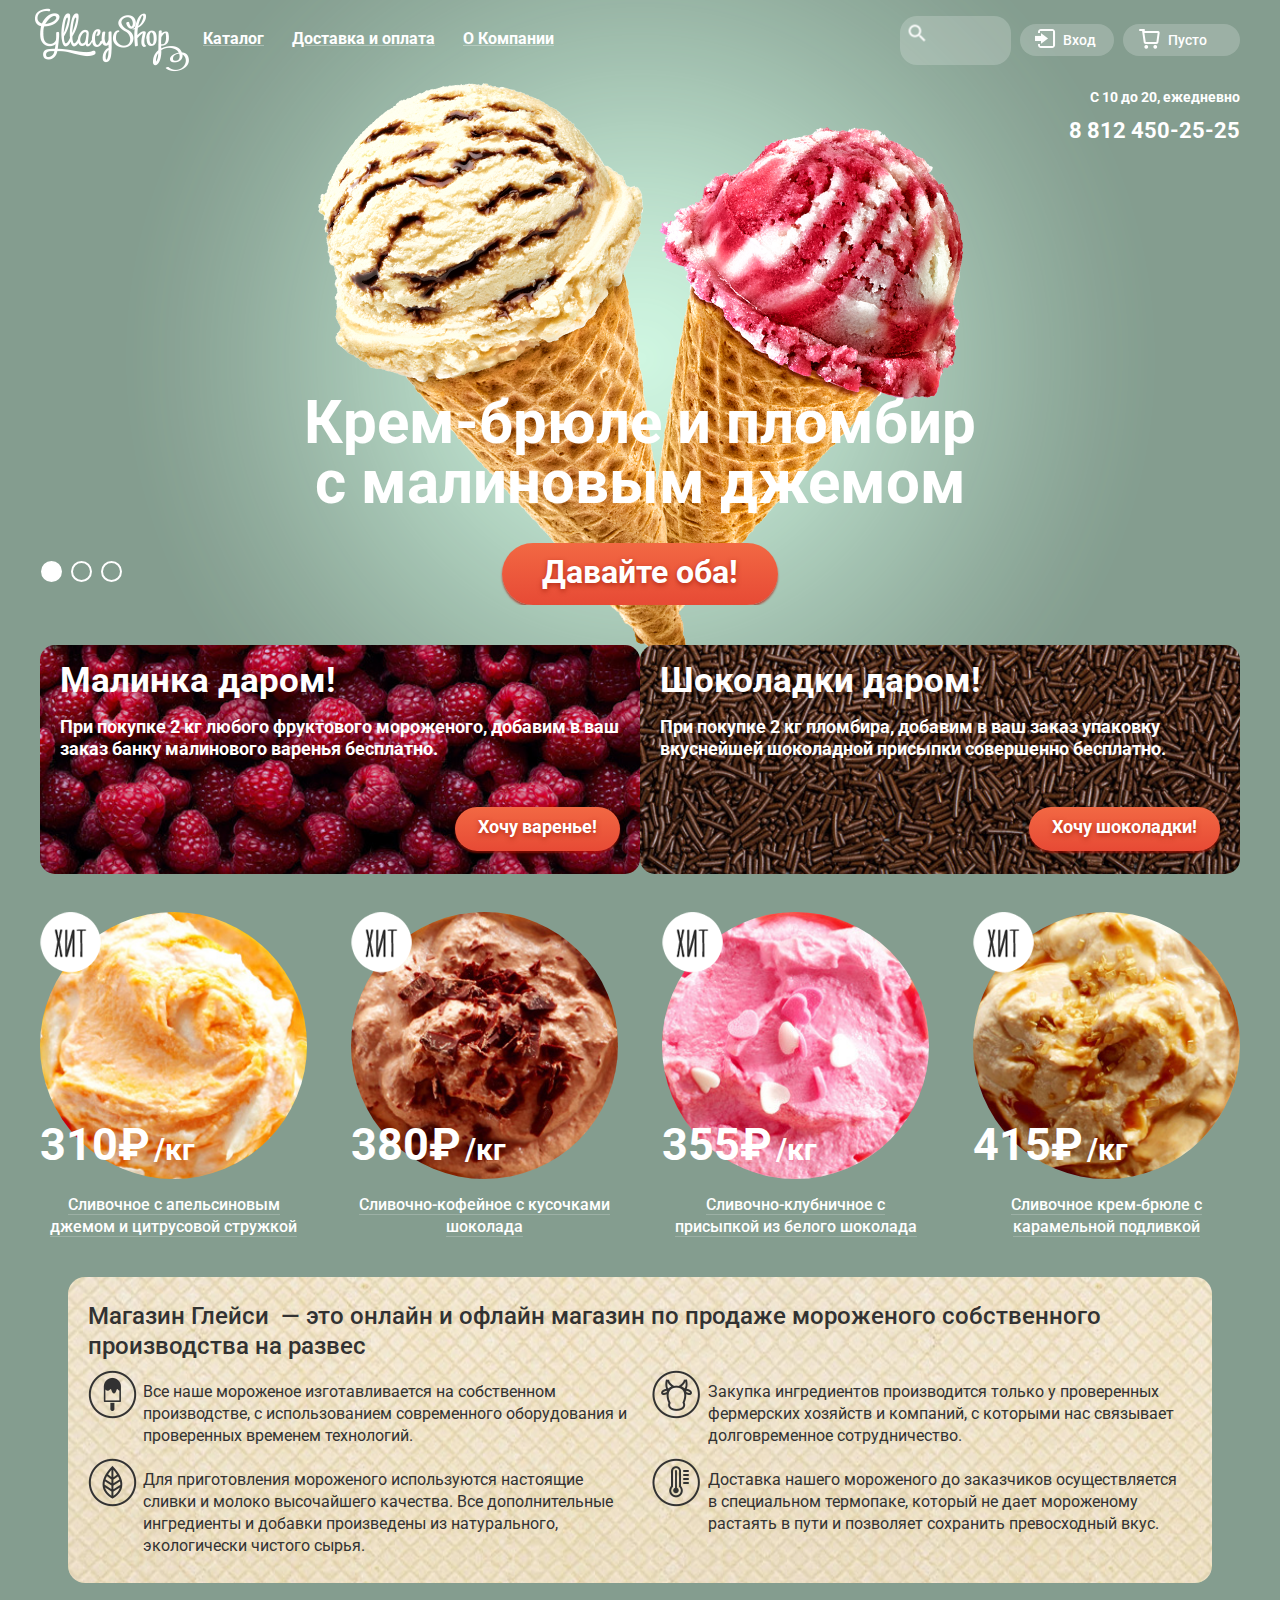
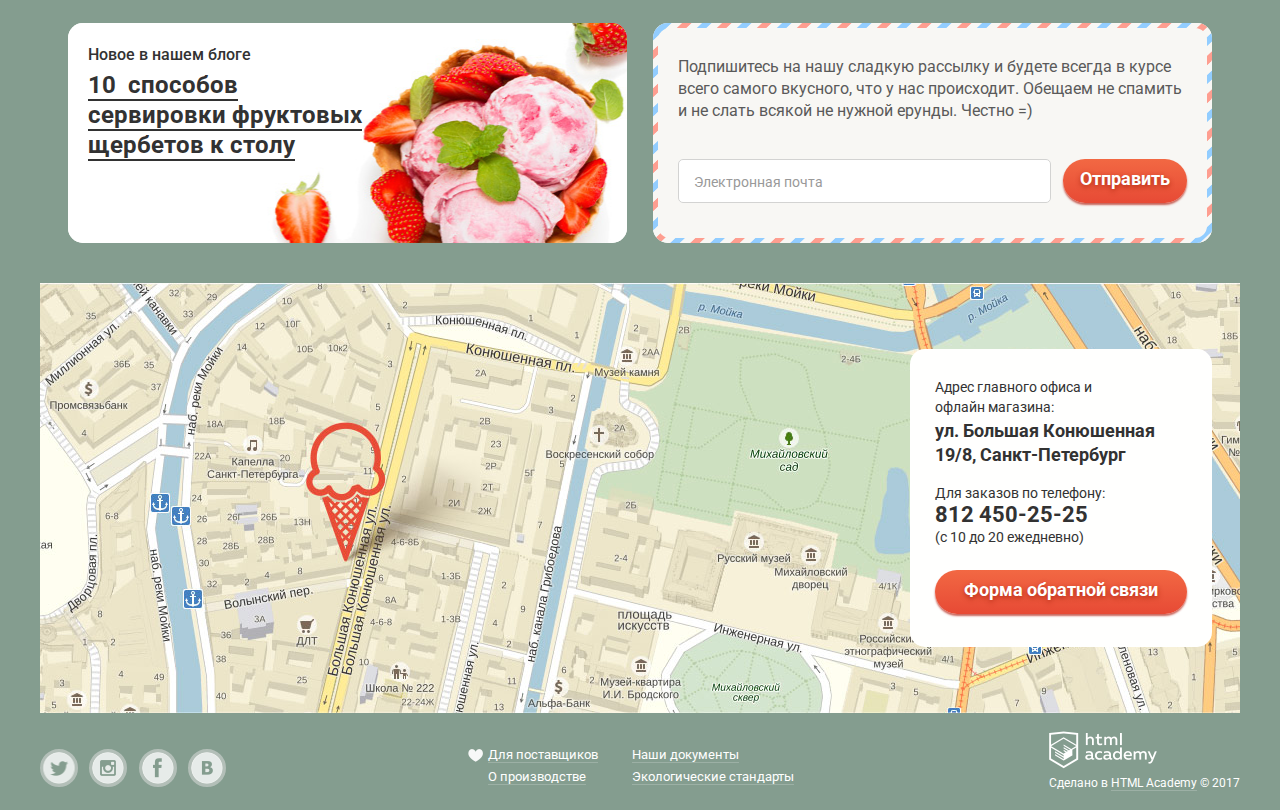
==== commit 5b30e74e: "Декоративные элементы 4.0" ====
--- a/index.html
+++ b/index.html
@@ -1,244 +1,350 @@
 <!DOCTYPE html>
 <html lang="ru">
-  <head>
-    <meta charset="utf-8">
-    <title>HTML Academy: Глейси</title>
-    <link href="https://fonts.googleapis.com/css?family=Roboto:400,500,700" rel="stylesheet">
-    <link href="css/normalize.css" rel="stylesheet">
-    <link href="css/style.css" rel="stylesheet">
-    
-  </head>
-  <body>
-      <input class="visually-hidden" type="radio" id="product-1" name="toggle" checked>
-      <input class="visually-hidden" type="radio" id="product-2" name="toggle">
-      <input class="visually-hidden" type="radio" id="product-3" name="toggle">
-      <header class="main-header">
-        <nav class="main-navigation">
-            <div class="container">
-            <a class="main-header-logo">
-                <img src="img/logo_.png" width="154" height="64" alt="Логотип магазина мороженого Глэйси">
-            </a>        
+    <head>
+        <meta charset="utf-8">
+        <title>HTML Academy: Глейси</title>
+        <link href="https://fonts.googleapis.com/css?family=Roboto:400,500,700" rel="stylesheet">
+        <link href="css/normalize.css" rel="stylesheet">
+        <link rel="stylesheet" href="css/style.css">
+    </head>
+    <body class="glacy">
+        <input class="visually-hidden" type="radio" id="range-1" name="toggle" checked>
+        <input class="visually-hidden" type="radio" id="range-2" name="toggle">
+        <input class="visually-hidden" type="radio" id="range-3" name="toggle">
+        
+        <div class="wrapper">
+            <header class="main-header">
+                <div class="main-header-logo">
+                    <img src="img/logo_.png" width="154" height="64" alt="Логотип магазина мороженого Глэйси">
+                </div>
+                <nav class="main-navigation">
                     <ul class="site-navigation">
-                       <li>
-                            <a href="#" class="site-navigation-catalog-name">Каталог</a>
-                            <!--<ul class="site-navigation-catalog">
-                                <li><a href="novelties.html">Новинки</a></li>
-                                <li><a href="catalog.html">Сливочное</a></li>
-                                <li><a href="scherbet.html">Щербеты</a></li>
-                                <li><a href="fruit_ice.html">Фруктовый лед</a></li>
-                                <li><a href="melorin.html">Мелорин</a></li>
-                            </ul>-->
-                        </li>
-                        <li><a href="shipping_payment.html">Доставка и оплата</a></li>
-                        <li><a href="about_us.html" class="site-navigation-catalog-about-us">О Компании</a></li>  
+                        <li class="site-navigation-list">
+                            <a href="#" class="site-navigation-link">Каталог</a>
+                            <div class="site-navigation-popup-wrap">
+                                <ul class="site-navigation-popup">
+                                    <li class="popup-list">
+                                        <a class="popup-link popup-link-new">Новинки</a>
+                                    </li>
+                                    <li class="popup-list">
+                                        <a href="catalog.html" class="popup-link">Сливочное</a>
+                                    </li>
+                                    <li class="popup-list">
+                                        <a href="#" class="popup-link">Щербеты</a>
+                                    </li>
+                                    <li class="popup-list">
+                                        <a href="#" class="popup-link">Фруктовый лёд</a>
+                                    </li>
+                                    <li class="popup-list">
+                                        <a href="#" class="popup-link">Мелорин</a>
+                                    </li>
+                                </ul>
+                            </div>
+                        </li>
+                        <li class="site-navigation-list">
+                            <a href="#" class="site-navigation-link">Доставка и оплата</a>
+                        </li>
+                        <li class="site-navigation-list">
+                            <a href="#" class="site-navigation-link">О Компании</a>
+                        </li>
                     </ul>
-                </div>
-                    <ul class="user-navigation">
-                        <li class="user-navigation-search loupe">
-                          <span class="visually-hidden">Поиск</span>
-                          <!--<form method="get">
-                           <input type="search" name="search" placeholder="Что ищем?">
-                          </form>-->
-                        </li>
-                        <li class="user-navigation-entrance ">
-                            <a href="entrance.html" class="login-link">Вход</a>
-                            <!--<form>
-                                <input type="text" name="e-mail" placeholder="Электронная почта">
-                                <br>
-                                <input name="pass" type="password" placeholder="Пароль">
-                                <button type="submit" class="button-entrance button-background">Войти</button> 
+                </nav>
+                <div class="user-navigation  user-navigation-search">
+                    <span class="visually-hidden">Поиск</span>
+                    <div class="user-navigation-popup-wrap  user-navigation-popup-wrap-search">
+                        <form class="search-form" id="search-form" method="get">
+                            <input type="search" name="search" placeholder="Что ищем?">
+                        </form>
+                    </div>
+                </div>
+                <div class="user-navigation-entrance-wrap">
+                    <div class="user-navigation user-navigation-entrance">
+                        <a href="entrance.html" class="login-link">Вход</a>                            
+                        <div class="user-navigation-popup-wrap">
+                            <form class="login-form" id="login-form" method="post">
+                                <input type="email" name="email" placeholder="Электронная почта">
+                                <input type="pass" name="password" placeholder="Пароль">
+                                <input class="btn" type="submit" value="Войти">
+                                <div class="difficulty">
+                                    <a class="difficulty-link" href="#">
+                                        <span class="difficulty-link-text">Забыли пароль?</span>
+                                    </a>
+                                    <a class="difficulty-link" href="#">
+                                        <span class="difficulty-link-text">Новая регистрация</span>
+                                    </a>
+                                </div>
                             </form>
-                            <div class="difficulty">
-                            <a href="forgot_password.html">Забыли пароль</a>
-                            <a href="new_register.html">Новая регистрация</a>
-                            </div>-->
-                        </li>
-                        <li class="user-navigation-basket">
-                            <span class="visually-hidden">Корзина</span>
-                            <a href="basket.html" class="basket">Пусто</a>
-                        </li>      
-                    </ul>              
-        </nav>
-                    
-          <div class="header-info">
-          <span class="visually-hidden">График работы и контактный телефон</span>
-          <p>С 10 до 20, ежедневно</p>
-          <a href="tel:+781245025258">8 812 450-25-25</a>
-          </div>
-          
-          <div class="slider">
-              <span class="visually-hidden">Спецпредложение: вместе вкуснее</span>
-              <div class="slider-controls">
-                  <label for="product-1">Первый</label>
-                  <label for="product-2">Второй</label>
-                  <label for="product-3">Третий</label>
-              </div>
-              <ul class="slider-list"> 
-                  <li class="slider-item slide" id="slide1">
-                      <p class="slide-title">Крем-брюле и пломбир с малиновым джемом</p>
-                      <a class="button slide-button" href="basket.html" >Давайте оба!</a>
-                  </li>
-                  <li class="slider-item slide" id="slide2">
-                      <p class="slide-title">Шоколадный пломбир и лимонный сорбет</p>
-                      <a class="button slide-button" href="basket.html" >Давайте оба!</a>
-                  </li>
-                  <li class="slider-item slide" id="slide3">
-                      <p class="slide-title">Пломбир с помадкой и клубничный щербет</p>
-                      <a class="button slide-button" href="basket.html" >Давайте оба!</a>
-                  </li>
-              </ul>
-          </div>
-      </header>
-      
-      <main>
-      <section class="action">
-        <h2 class="visually-hidden">Акции</h2>
-          <div class="action-first">
-            <span class="visually-hidden">Первая акция</span>  
-            <h2>Малинка даром!</h2>
-            <p>При покупке 2 кг любого фруктового мороженого, добавим в ваш заказ банку малинового варенья бесплатно.</p>
-              <div class="button-background">
-            <a href="basket.html">Хочу варенье!<span class="visually-hidden">Добавить в корзину</span></a>
-                  </div>
-          </div>
-          <div class="action-second">
-            <span class="visually-hidden">Вторая акция</span>
-            <h2>Шоколадки даром!</h2>
-            <p>При покупке 2 кг пломбира, добавим в ваш заказ упаковку вкуснейшей шоколадной присыпки совершенно бесплатно.</p>
-            <a href="basket.html" class="button-background">Хочу шоколадки!<span class="visually-hidden">Добавить в корзину</span></a>
-          </div>
-      </section>
-      
-      <section class="range">
-      <h2 class="visually-hidden">Ассортимент</h2>
-          <div class="icecream icecream-1">
-              <img src="img/1_vanilla_ice_cream.jpg" width="267" height="267">
-              <p>310₽<span>/ кг</span></p>
-              <a href="vanilla_ice_cream_full.html">Сливочное с апельсиновым джемом и цитрусовой стружкой</a>
-              <!--<a href="vanilla_ice_cream.html" class="button-background">Быстрый просмотр</a>-->
-          </div>
-          <div class="icecream icecream-2">              
-              <img src="img/2_coffee_ice_cream.jpg" width="267" height="267">
-              <p>380₽<span>/ кг</span></p>
-              <a href="coffee_ice_cream_full.html">Сливочно-кофейное с кусочками шоколада</a>
-              <!--<a href="coffee_ice_cream.html"class="button-background">Быстрый просмотр</a>-->
-          </div>          
-          <div class="icecream icecream-3">
-              <img src="img/3_strawberry_ice_cream_.jpg" width="267" height="267">
-              <p>355₽<span>/ кг</span></p>
-              <a href="strawberry_ice_cream_full.html">Сливочно-клубничное с присыпкой из белого шоколада</a>
-              <!--<a href="strawberry_ice_cream.html"class="button-background">Быстрый просмотр</a>-->
-          </div>
-          <div class="icecream icecream-4">              
-              <img src="img/4_creme_brulee_ice_cream.jpg" width="267" height="267">
-              <p>415₽<span>/ кг</span></p>
-              <a href="creme_brulee_ice_cream_full.html">Сливочное крем-брюле с карамельной подливкой</a>
-              <!--<a href="creme_brulee_ice_cream.html" class="button-background">Быстрый просмотр</a>-->
-          </div>                  
-     </section>
-      
-      <section class="features">
-        <h2 class="features-title">Магазин Глэйси — это онлайн- и офлайн-магазин по продаже мороженого собственного производства на развес</h2>
-        <ul class="features-list">
-          <li class="element">
-          <p class="features-ice-cream">Все наше мороженое изготавливается на собственном производстве, с использованием современного оборудования и проверенных временем технологий.</p>
-          </li>
-          <li class="element">
-          <p class="features-cow">Закупка ингредиентов  производится только у проверенных фермерских хозяйств и компаний, с которыми нас связывает долговременное сотрудничество.</p>        
-          </li>
-          <li class="element">
-            <p class="features-leaf">Для приготовления мороженого используются настоящие сливки и молоко высочайшего качества. Все дополнительные ингредиенты и добавки произведены из натурального, экологически чистого сырья.</p>
-          </li>
-            <li class="element">
-            <p class="features-thermometer">Доставка нашего мороженого до заказчиков осуществляется в специальном термопаке, который не дает мороженому растаять в пути и позволяет сохранить превосходный вкус.</p>
-            </li>
-        </ul> 
-      </section>
+                        </div>
+                    </div>
+                    <div class="user-navigation  user-navigation-basket">
+                        <span class="visually-hidden">Корзина</span>
+                        <a href="basket.html" class="login-link">Пусто</a>
+                    </div>
+                </div>
+                <div class="header-info">
+                    <span class="visually-hidden">График работы и контактный телефон</span>
+                    <p>С 10 до 20, ежедневно</p>
+                    <a href="tel:+781245025258">8 812 450-25-25</a>
+                </div>
+            </header>
             
-      <div class="blog-subscription">
-          <div class="blog-subscription-wrap blog-wrap">
-              <article class="blog">
-                  <h1>Новое в нашем блоге</h1>
-                  <div class="blog-link">
-                      <a href="blog.html">10 способов сервировки фруктовых щербетов к столу</a>
-                  </div>
-              </article>
-          </div>
-          
-          <div class="blog-subscription-wrap">
-              <section class="subscription-background">
-                  <h2 class="visually-hidden">Подписка</h2>
-                  <p class="subscription-title">Подпишитесь на нашу сладкую рассылку и будете всегда в курсе всего самого вкусного, что у нас происходит. Обещаем не спамить и не слать всякой ненужной ерунды. Честно =)</p>
-                  <form class="subscription">
-                      <input type="email" name="e-mail" placeholder="Электронная почта">              
-                      <button type="submit" class="button-background">Отправить</button> 
-                  </form>
-              </section>
-          </div>
-          </div>
-      
-          <div class="map-contacts">
-              <div class="map">
-                  <span class="visually-hidden">Карта: как нас найти</span>
-                  <!--<img src="img/map.png" width="1200" height="430" alt="Карта"> -->
-              </div>
-              
-              <section class="contacts">
-                  <h1 class="visually-hidden">Контакты</h1>
-                  <div class="contact-adres">
-                      <p>Адрес главного офиса <br>и офлайн-магазина:</p>
-                      <b>ул. Большая Конюшенная 19/8, Санкт-Петербург</b>
-                  </div>
-                  <div class="contast-phone">
-                      <p>Для заказов по телефону:</p>
-                      <a href="tel:+781245025258" class="">812 450-25-25</a>
-                      <p>(с 10 до 20 ежедневно)</p>
-                  </div>
-                      
-                  <a href="feedback_form.html" class="button-contacts">Форма обратной связи</a>                 
-              </section>
-              </div>
-      </main>
-      
-      <footer class="main-footer">
-          <section class="footer-social">
-              <h2 class="visually-hidden">Социальные сети</h2>
-              <ul class="social-link">
-                <li><a class="social-button-tw" href="http://twitter.com"><span class="visually-hidden">Твитер</span></a></li>
-                <li><a class="social-button-inst" href="https://www.instagram.com"><span class="visually-hidden">Инстаграмм</span></a></li>
-                <li><a class="social-button-fb" href="http://facebook.com"><span class="visually-hidden">Фейсбук</span></a></li>
-                <li><a class="social-button-vk" href="http://vk.com"><span class="visually-hidden">В контакте</span></a></li>
-                  </ul>
-          </section>
-          <section class="about-us">
-              <h2 class="visually-hidden">О нас</h2>
-          <ul class="about-us-list">
-              <li class="heart"><a href="for_suppliers.html">Для поставщиков</a></li>
-              <li><a href="our_documents.html">Наши документы</a></li>
-              <li><a href="about_production.html">О производстве</a></li>
-              <li><a href="eco_standards.html">Экологические стандарты</a></li>
-          </ul>       
-          </section>
-          <section class="developer">
-              <h2 class="visually-hidden">Разработчик</h2>
-          <a href="https://htmlacademy.ru/intensive/htmlcss" class="developer-link"><span class="visually-hidden">html academy</span></a>
-              <div class="developer-title">
-          <span>Сделано в </span>
-              <a href="https://htmlacademy.ru/intensive/htmlcss">HTML Academy</a>
-              <span> © 2017</span>
-              </div>
-              </section>
-      </footer>
-      <!--<div class="modal">
-          <h2>Мы обязательно вам ответим!</h2>
-          <form>
-          <input type="text" name="name" placeholder="Как вас зовут?" class="modal-text">
-          <br>
-          <input type="password" name="e-mail"  placeholder="Ваша почта для ответа?" class="modal-text">
-          <br>
-          <textarea name="inquiry" id="inquiry-field" rows="" cols="" class="modal-text">Напишите что-нибудь...</textarea>          
-          <button type="submit" class="button-background">Отправить</button>
-            </form>
-     </div>--> 
-  </body>
+            <main>
+                <div class="slider">
+                    <span class="visually-hidden">Спецпредложение: вместе вкуснее</span>
+                    <div class="slider-controls">
+                        <label for="range-1">Первый</label>
+                        <label for="range-2">Второй</label>
+                        <label for="range-3">Третий</label>
+                    </div>
+                    <div class="slider-list">
+                        <div class="slider-item" id="slide1">
+                            <h2 class="slide-title">Крем-брюле и пломбир с малиновым джемом</h2>
+                            <a href="basket.html" class="btn slide-button">Давайте оба!</a>
+                        </div>
+                        <div class="slider-item" id="slide2">
+                            <h2 class="slide-title">Шоколадный пломбир и лимонный сорбет</h2>
+                            <a href="basket.html" class="btn slide-button">Давайте оба!</a>
+                        </div>
+                        <div class="slider-item" id="slide3">
+                            <h2 class="slide-title slide-title-last">Пломбир с помадкой и клубничный щербет</h2>
+                            <a href="basket.html" class="btn slide-button">Давайте оба!</a>
+                        </div>
+                    </div>
+                </div>
+                <section class="action">
+                    <h2 class="visually-hidden">Акции</h2>
+                    <div class="action-wrap">
+                        <div class="action-cards action-first">
+                            <span class="visually-hidden">Первая акция</span>
+                            <div class="action-card-text">
+                                <h3>Малинка даром!</h3>
+                                <p>При покупке 2 кг любого фруктового мороженого, добавим в ваш заказ банку малинового варенья бесплатно.</p>
+                                <a href="basket.html" class="btn">Хочу варенье!<span class="visually-hidden">Добавить в корзину</span></a>
+                            </div>
+                        </div>
+                        <div class="action-cards action-second">
+                            <span class="visually-hidden">Вторая акция</span>
+                            <div class="action-card-text">
+                                <h3>Шоколадки даром!</h3>
+                                <p>При покупке 2 кг пломбира, добавим в ваш заказ упаковку вкуснейшей шоколадной присыпки совершенно бесплатно.</p>
+                                <a  href="basket.html" class="btn">Хочу шоколадки!<span class="visually-hidden">Добавить в корзину</span></a>
+                            </div>
+                        </div>
+                    </div>
+                </section>
+                <section class="promo-hits">
+                    <h2 class="visually-hidden">Ассортимент</h2>
+                    <div class="promo-hits-items">
+                        <div class="range-item">
+                            <div class="range-item-preview  range-item-preview-hit">
+                                <div class="range-item-img-wrap">
+                                    <img class="range-item-img" src="img/1_vanilla_ice_cream.jpg" width="600" height="600" alt="Мороженое">
+                                </div>
+                                <div class="range-item-price">
+                                    <span class="range-item-cost">310&#8381;</span>
+                                    <span class="range-item-amount">/кг</span>
+                                </div>
+                            </div>
+                            <div class="range-item-desc">
+                                <a href="#" class="range-item-link">
+                                    <span class="range-item-link-content">Сливочное с апельсиновым джемом и цитрусовой стружкой</span>
+                                </a>
+                            </div>
+                            <div class="range-item-hover-wrap">
+                                <a class="btn  range-item-btn" href="#">Быстрый просмотр</a>
+                            </div>
+                        </div>
+                        <div class="range-item">
+                            <div class="range-item-preview  range-item-preview-hit">
+                                <div class="range-item-img-wrap">
+                                    <img class="range-item-img" src="img/2_coffee_ice_cream.jpg" width="267" height="267" alt="Мороженое">
+                                </div>
+                                <div class="range-item-price">
+                                    <span class="range-item-cost">380&#8381;</span>
+                                    <span class="range-item-amount">/кг</span>
+                                </div>
+                            </div>
+                            <div class="range-item-desc">
+                                <a href="#" class="range-item-link">
+                                    <span class="range-item-link-content">Сливочно-кофейное с кусочками шоколада</span>
+                                </a>
+                            </div>
+                            <div class="range-item-hover-wrap">
+                                <a class="btn  range-item-btn" href="#">Быстрый просмотр</a>
+                            </div>                            
+                        </div>
+                        <div class="range-item">
+                            <div class="range-item-preview  range-item-preview-hit">
+                                <div class="range-item-img-wrap">
+                                    <img class="range-item-img" src="img/3_strawberry_ice_cream_.jpg" width="267" height="267" alt="Мороженое">
+                                </div>
+                                <div class="range-item-price">
+                                    <span class="range-item-cost">355&#8381;</span>
+                                    <span class="range-item-amount">/кг</span>
+                                </div>
+                            </div>
+                            <div class="range-item-desc">
+                                <a href="#" class="range-item-link">
+                                    <span class="range-item-link-content">Сливочно-клубничное с присыпкой из белого шоколада</span>
+                                </a>
+                            </div>
+                            <div class="range-item-hover-wrap">
+                                <a class="btn  range-item-btn" href="#">Быстрый просмотр</a>
+                            </div>
+                        </div>
+                        <div class="range-item">
+                            <div class="range-item-preview  range-item-preview-hit">
+                                <div class="range-item-img-wrap">
+                                    <img class="range-item-img" src="img/4_creme_brulee_ice_cream.jpg" width="267" height="267" alt="Мороженое">
+                                </div>
+                                <div class="range-item-price">
+                                    <span class="range-item-cost">415&#8381;</span>
+                                    <span class="range-item-amount">/кг</span>
+                                </div>
+                            </div>
+                            <div class="range-item-desc">
+                                <a href="#" class="range-item-link">
+                                    <span class="range-item-link-content">Сливочное крем-брюле с карамельной подливкой</span>
+                                </a>
+                            </div>
+                            <div class="range-item-hover-wrap">
+                                <a class="btn  range-item-btn" href="#">Быстрый просмотр</a>
+                            </div>
+                        </div>
+                    </div>
+                </section>
+                <section class="about-shop">
+                    <h2>Магазин Глейси&ensp;— это онлайн и офлайн магазин по продаже мороженого собственного производства на развес</h2>
+                    <ul class="about-shop-items">
+                        <li class="about-shop-item  about-shop-item-icecream">Все наше мороженое изготавливается на собственном производстве, с использованием современного оборудования и проверенных временем технологий.
+                        </li>
+                        <li class="about-shop-item  about-shop-item-cow">Закупка ингредиентов производится только у проверенных фермерских хозяйств и компаний, с которыми нас связывает долговременное сотрудничество.
+                        </li>
+                        <li class="about-shop-item  about-shop-item-leaf">Для приготовления мороженого используются настоящие сливки и молоко высочайшего качества. Все дополнительные ингредиенты и добавки произведены из натурального, экологически чистого сырья.
+                        </li>
+                        <li class="about-shop-item  about-shop-item-temp">Доставка нашего мороженого до заказчиков осуществляется в&nbsp;специальном термопаке, который не дает мороженому растаять в пути и позволяет сохранить превосходный вкус.
+                        </li>
+                    </ul>
+                </section>
+                <section class="widgets">                    
+                    <div class="widgets-items">
+                        <div class="widgets-item">
+                            <div class="blog-widjet">
+                                <h3 class="blog-widjet-title">Новое в нашем блоге</h3>
+                                <div class="blog-widjet-content">
+                                    <a class="blog-widjet-link" href="#">
+                                        <span class="blog-widjet-link-content">10&ensp;способов сервировки фруктовых щербетов к столу</span></a>
+                                </div>
+                            </div>
+                        </div>
+                        <div class="widgets-item">
+                            <h2 class="visually-hidden">Подписка</h2>
+                            <div class="subscribe-widjet">
+                                <form class="subscribe-widjet-form" id="subscribe-form" action="/" method="get">
+                                    <div class="subscribe-widjet-content">
+                                        Подпишитесь на нашу сладкую рассылку и&nbsp;будете всегда в курсе всего самого вкусного, что у нас происходит. Обещаем не спамить и не слать всякой не нужной ерунды. Честно =)
+                                    </div>
+                                    <input type="email" name="subscribe-email" placeholder="Электронная почта" required>
+                                    <input class="btn  btn-tiny" type="submit" value="Отправить">
+                                </form>
+                            </div>
+                        </div>
+                    </div>
+                </section>
+                <section class="contacts">
+                    <h2 class="visually-hidden">Контакты</h2>
+                    <div class="contacts-map-wrap">
+                        <span class="visually-hidden">Карта: как нас найти</span>
+                        <div id="map" class="contacts-mapx"></div>
+                    </div>
+                    <div class="contacts-address">
+                        <p>Адрес главного офиса и
+                            <br> офлайн магазина:
+                            <br>
+                            <strong>ул. Большая Конюшенная 19/8, Санкт-Петербург</strong>
+                        </p>
+                        <p>Для заказов по телефону:
+                            <br>
+                            <a href="tel:+781245025258" class="phone">812 450-25-25</a>
+                            <br> (с 10 до 20 ежедневно)
+                        </p>
+                        <a class="btn  contacts-btn-feedback" href="feedback.html">Форма обратной связи</a>
+                    </div>
+                </section>
+            </main>
+            <footer class="page-footer">
+                <section class="social-links">
+                    <h2 class="visually-hidden">Мы в социальных сетях:</h2>
+                    <div class="social-links-items">
+                        <a class="social-links-item  social-links-item-tw" target="blank" href="http://twitter.com">Твиттер</a>            <a class="social-links-item  social-links-item-inst" target="blank" href="https://www.instagram.com">Инстаграм</a>
+                        <a class="social-links-item  social-links-item-fb" target="blank" href="http://facebook.com">Фейсбук</a>
+                        <a class="social-links-item  social-links-item-vk" target="blank" href="http://vk.com">Вконтакте</a>
+                    </div>
+                </section>
+                <div class="page-footer-nav">
+                    <div class="page-footer-nav-col">
+                        <ul class="page-footer-nav-items">
+                            <li class="page-footer-nav-item  page-footer-nav-item-like">
+                                <a class="page-footer-link" href="#">
+                                    <span class="page-footer-link-content">Для поставщиков</span>
+                                </a>
+                            </li>
+                            <li class="page-footer-nav-item">
+                                <a class="page-footer-link" href="#">
+                                    <span class="page-footer-link-content">О производстве</span>
+                                </a>
+                            </li>
+                        </ul>
+                    </div>
+                    <div class="page-footer-nav-col">
+                        <ul class="page-footer-nav-items">
+                            <li class="page-footer-nav-item">
+                                <a class="page-footer-link" href="#">
+                                    <span class="page-footer-link-content">Наши документы</span>
+                                </a>
+                            </li>
+                            <li class="page-footer-nav-item">
+                                <a class="page-footer-link" href="#">
+                                    <span class="page-footer-link-content">Экологические стандарты</span>
+                                </a>
+                            </li>
+                        </ul>
+                    </div>
+                </div>
+                <div class="page-footer-copyright">
+                    <img class="page-footer-copyright-logo" src="img/htmacademy-logo.png" width="108" height="38" alt="HTML Academy">
+                    <div class="page-footer-copyright-label">
+                        Сделано в
+                        <a class="page-footer-link" href="https://htmlacademy.ru">
+                            <span class="page-footer-link-content">HTML Academy</span>
+                        </a> © 2017
+                    </div>
+                </div>
+            </footer>
+            <div class="overlay"></div>
+            <div class="modal-content  modal-content-feedback">
+                <div class="modal-content-title">
+                    Мы обязательно вам ответим!
+                </div>
+                <button class="modal-content-btn-close" type="button" title="Закрыть">Закрыть</button>
+                <div class="modal-content-content-wrap">
+                    <form class="feedback-form" id="feedback-form" action="/" method="post">
+                        <div class="input-wrap">
+                            <input id="user-name" type="text" name="user-name" placeholder="Как вас зовут?" required>
+                            <label for="user-name">Как вас зовут?</label>
+                        </div>
+                        <div class="input-wrap">
+                            <input id="user-email" type="text" name="user-email" placeholder="Ваша почта для ответа?" required>
+                            <label for="user-email">Ваша почта для ответа?</label>
+                        </div>
+                        <div class="input-wrap">
+                            <textarea id="user-message" name="message" placeholder="Напишите что-нибудь..." required></textarea>
+                            <label for="user-message">Напишите что-нибудь...</label>
+                        </div>
+                        <input class="btn" type="submit" value="Отправить">
+                    </form>
+                </div>
+            </div>
+        </div>
+    </body>
 </html>
--- a/css/style.css
+++ b/css/style.css
@@ -2,21 +2,16 @@
     box-sizing: border-box;
 }
 
-body /*основные стили для страниц*/{    
+body {
+    margin: 0;
     padding: 0;
-    margin: 0;
+    font-family: Roboto, Arial, sans-serif;
+    font-size: 18px;
+    line-height: 22px;
+    font-style: normal;
+    font-weight: 400;
+    color: #ffffff;
     background-color: #849d8f;
-    
-    color: #ffffff;
-    font-family: Roboto, Arial, sans-serif; 
-    font-weight: 400;    
-}
-
-header,
-main,
-footer /*ширина страницы и ее располодение по центру*/ {
-    width: 1200px;
-    margin: 0 auto;
 }
 
 .visually-hidden /*спрятали не нужные заголовки*/ {
@@ -30,187 +25,217 @@
     overflow: hidden;
 }
 
-/*.button-background /*фон кнопок в обычном состоянии  { 
-    color: #ffffff;
-    font-weight: 700;
-    text-decoration: none;
-    text-align: center;
-    text-shadow: 0 2px 5px rgba(160, 32, 11, 0.76);     
-    background-image: linear-gradient( 90deg, rgb(231,74,53) 0%, rgb(242,104,67) 100%);
-    box-shadow: 0 2px 2px 0 rgba(172, 16, 0, 0.64);
-    border-radius: 30px;
-}*/
-
-.button-background:hover /*фон кнопок при наведении*/ { /*стилизация кнопок при наведении*/    
-    text-shadow: 0 2px 5px rgba(160, 32, 11, 0.76);
-    background-image: linear-gradient( 90deg, rgb(231,74,53, 0.8) 0%, rgb(242,104,67, 0.8) 100%);
-    box-shadow: 0 2px 2px 0 rgba(172, 16, 0, 0.004);
-}
-
-.button-background:active /*фон кнопок при нажатии*/ { /*стилизация кнопок при нажатии*/
-    text-shadow: 0 2px 5px rgba(160, 32, 11, 0.76);
-    background-image: linear-gradient( 90deg, rgb(242,104,67) 0%, rgb(231,74,53) 100%);    
-    box-shadow: inset 0 2px 2px 0 rgba(148, 39, 24, 0.004);
-}
-
-.site-navigation,
-.site-navigation-catalog, 
-.user-navigation,
-.features-list,
-.breadcrumbs-list,
-.filter-list,
-.filter-list-fat, 
-.filter-list-fillers,
-.page ul, 
-.footer-social ul,
-.about-us ul /*прячем маркеры у списков*/
-{
-    list-style-type: none;
-}
-
-.main-header /*хедер: основное меню, пользвательское меню, слайдер*/ {    
-    display: flex;
-    flex-direction: column;
-    align-items: center;
-    width: 1146px;
-    min-height: 610px;
-    margin: 10px auto 0;
-    box-sizing: inherit;
-    background-image: url("../img/ice_cream_1.png");
+header,
+main,
+footer /*ширина страницы и ее располодение по центру*/ {
+    width: 1200px;
+    margin: 0 auto;
+    padding: 0;
+}
+
+.wrapper {
+    position: relative;
+    width: 100%;
+    height: 100%;
     background-repeat: no-repeat;
-    background-position: right 50px top -11px;
-    background-size: 1045px 881px;
-    
-    transition: background-image 0.5s ease, background-color 0.5s ease;
-}
-
-.main-header::before,
-.main-header::after /* для кнопок слайдера */ {
-  content: "";
-  visibility: hidden;
-}
-
-.main-header::before /* вторая картинка слайдера */ {
-  background-image: url("../img/ice_cream_2.png");
-}
-
-.main-header::after /* третья картинка слайдера */ {
-  background-image: url("../img/ice_cream_3.png");
-}
-
-.main-navigation /*Логотип, основное меню, пользовательское меню*/ {
-    width: 1146px;
-    min-height: 63px;    
-    display: flex;
-}
-
-.container /*логотип, основное меню*/ {
+    background-position: top center;
+}
+
+.wrapper:after, 
+.wrapper:before {
+    content: "";
+    visibility: hidden;
+}
+
+.main-header {
     display: flex;
     justify-content: flex-start;
-    width: 902px;
     align-items: center;
-    min-height: 63px;
-}
-
-.main-header-logo /*логотип*/ {
+    flex-wrap: nowrap;
+    position: relative;
+    padding: 5px 1px 8px;
+    min-height: 70px;
+}
+
+.main-header-logo {
     width: 154px;
     height: 64px;
-}
-
-.site-navigation /*основное меню - раскладка*/ {
-    display: flex;
-    margin: 0;
-    padding: 0;    ;
-    padding-top: 20px;
-    min-height: 43px;
-}
-
-.site-navigation > li > a /*стилизация меню: "Каталог", "Доставка", "О компании"*/ {
+    margin-left: -5px;
+}
+
+.main-navigation {
+    padding: 5px 16px;
     font-size: 16px;
     line-height: 18px;
+}
+
+.site-navigation {
+    display: flex;
+    justify-content: flex-start;
+    align-items: center;
+    flex-wrap: wrap;
+    margin: 0;
+    padding: 0;
+    list-style-type: none;
+}
+
+.site-navigation-list {
+    flex-grow: 0;
+    flex-shrink: 1;
+    flex-basis: auto;
+    position: relative;
+}
+
+.site-navigation-list:hover {
+    background-color: #f7f6f3;
+    border-radius: 16px;
+}
+
+.site-navigation-list:hover .site-navigation-link {
+    color: #323232;
+    text-decoration: none;
+}
+
+.site-navigation-link {
+    display: inline-block;
+    vertical-align: top;
+    padding: 6px 14px 8px;
+    font-size: 16px;
+    line-height: 18px;
+    font-weight: 700;
+    text-decoration: underline;
+    text-decoration-color: rgba(255,255,255,.3);
+    text-align: center;
     color: #ffffff;
-    font-family: Roboto, Arial, sans-serif;
-    font-weight: 700;
-}
-
-.site-navigation-catalog-name {
-    padding-left: 23px;
-    padding-right: 28px;
+}
+
+.site-navigation-link:active {
+    color: #323232;
+    background-color: #f7f6f3;
+    border-radius: 16px;
+    box-shadow: inset 0 2px 2px #696969;
+    text-decoration: none;
+}
+
+.site-navigation-list:hover .site-navigation-popup-wrap {
+    visibility: visible;
+}
+
+.site-navigation-popup-wrap {
+    position: absolute;
+    margin: 0;
+    padding: 5px 0 0;
+    top: 100%;
+    left: -6px;
+    z-index: 100;
+    visibility: hidden;
+}
+
+.site-navigation-popup-wrap:hover {
+    visibility: visible;
+}
+
+.site-navigation-popup {
+    padding: 0;
+    min-width: 141px;
+    list-style-type: none;
+    background-color: #f8f7f4;
+    border-radius: 4px;
+    overflow: hidden;
+    box-shadow: 0 20px 20px 0 rgba(0,0,0,.4);
+}
+
+.popup-link {
+    display: block;
+    padding: 7px 18px 9px;
     font-size: 14px;
     line-height: 16px;
-    color: #323232;
-    font-weight: 700;
-    font-family: Roboto, Arial, sans-serif;
-} 
-
-.site-navigation-catalog-name:hover /*стилизация основного меню при наведении*/ {
-    background-color: rgb(247, 246, 243);
-    background-size: 87px 32px;
-    color: #323232;     
-}
-
-.site-navigation-catalog-name:active /*стилизация основного меню при нажатии*/ {
-    background-color: rgba(248, 247, 244, 0.988);
-    box-shadow: inset 0px 2px 1px 0px rgba(105, 105, 105, 0.004);
-    color: #323232;    
-}
-
-.site-navigation-catalog-name:focus /*стилизация основного меню при нахождении на странице*/ {
-    background-color: rgb(208, 112, 88);
-    width: 87px;
-    height: 32px;
-    color: #ffffff;
-}
-
-.site-navigation-catalog /*всплывающее меню*/ {
-    display: block;
-    position: absolute;
-    border-radius: 5px;
-    background-color: rgb(248, 247, 244);
-    box-shadow: 0px 20px 20px 0px rgba(0, 0, 0, 0.4);
-    background-size: 143px 171px;
-}
-
-.site-navigation-catalog li:not(:first-of-type) a {
+    font-weight: 400;
+    text-decoration: none;
+    color: #000;
+}
+
+.popup-list:last-child .popup-link {
+    padding-bottom: 12px;
+}
+
+.popup-link-new {
+    position: relative;
+    margin: 0 6px;
+    padding: 9px 12px 12px;
     font-size: 14px;
     line-height: 16px;
-    color: #323232;
-    font-weight: 400;
-    text-decoration: none;
-    font-family: Roboto, Arial, sans-serif;
-    background-size: 143px 28px;
-}
-
-.site-navigation-catalog a:hover{
-  background-color: #fbded7;
-}
-
-.site-navigation-catalog a:active{
-  background-color: #f6b5a5;
-}
-
-.site-navigation-catalog a:visited{
-  background-color: #d07058;
-}
-
-.site-navigation-catalog-about-us /*левый отступ для выравнивая "О компании" */ {
-    padding-left: 29px;
-}
-
-.user-navigation /*пользовательское меню*/ {
-    display: flex;
-    justify-content: space-between;
-    align-content: center;
-    align-self: flex-end;
+    font-weight: 700;
+    border-bottom: 1px solid #d1d0ce;
+    cursor: default;
+}
+
+.user-navigation-search::before {
+    content: "";
+    position: absolute;
+    top: 50%;
+    left: 50%;
+    background-image: url("../img/sprite.png");
+    background-position: -158px -85px;
+    width: 11px;
+    height: 11px;
+    transform: translate(-50%,-50%);
+}
+
+.user-navigation-search {
+    padding: 0;
     margin: 0;
-    padding: 0;
-    width: 250px;
-    min-height: 35px;
+    width: 33px;
+    height: 33px;
+    font-size:0;
+}
+
+.user-navigation-search::before {
+    content: "";
+    top: 0;
+    left: 0;
+    background-position: -158px 0;
+    width: 17px;
+    height: 17px;
+    transform: translate(50%,50%);
+}
+
+.user-navigation-entrance:hover::before,
+.user-navigation-search:hover::before {
+    background-image: url("../img/sprite.png");
+    background-position: -158px -17px;
+    width: 17px;
+    height: 17px;
+}
+
+.main-header .main-navigation, 
+.user-navigation, 
+.main-header-logo {
+    flex-grow: 1;
+    flex-shrink: 1;
+    flex-basis: auto;
+}
+
+.user-navigation,
+.main-header-logo {
+    flex-grow: 0;
+}
+
+.user-navigation {
+    display: inline-block;
+    vertical-align: top;
+    position: relative;
+    margin-left: 9px;
+    padding: 8px 33px 8px 45px;
     font-size: 14px;
     line-height: 16px;
-    font-weight: 500; 
-    font-family: Roboto, Arial, sans-serif;
-    align-self: center;
+    font-weight: 500;
+    color: #ffffff;
+    background-color: rgba(255,255,255,.2);
+    background-repeat: no-repeat;
+    background-position: 15px 50%;
+    border-radius: 17px;
+    cursor: pointer;
 }
 
 .user-navigation input::-webkit-input-placeholder {
@@ -220,1006 +245,1650 @@
     font-weight: 400;
 }
 
-.user-navigation li {
-    margin: auto;
-}
-
-.user-navigation li a /* стилизация текста ссылок в пользовательском меню (вход и корзина) */ {
+.user-navigation:hover {
+        color: #323232;
+        background-color: #f8f7f4;
+}
+
+.user-navigation:hover .user-navigation-popup-wrap {
+    visibility :visible;
+}
+
+.user-navigation-popup-wrap {
+    position: absolute;
+    top: 100%;
+    right: 0%;
+    padding-top: 4px;
+    visibility: hidden;
+    z-index: 100;
+}
+
+.user-navigation-popup-wrap-search {
+    padding-top: 24px;
+    transform: translateY(-20px);
+}
+
+.search-form {
+    padding: 20px 15px;
+    background-color: #f8f7f4;
+    border-radius: 5px;
+    box-shadow: 0 20px 20px 0 rgba(0,0,0,.4);
+    cursor: default;
+}
+
+.search-form input[type=search] {
+    min-width: 312px;
+}
+
+.user-navigation-entrance-wrap {
+    flex-grow: 0;
+    flex-shrink: 0;
+    flex-basis: auto;
+    font-size: 0;
+}
+
+.user-navigation-entrance {
+    padding: 8px 18px 8px 43px;
+}
+
+.user-navigation-entrance:hover::before {
+    background-position: -96px -110px;
+    width: 21px;
+    height: 19px;
+}
+
+.login-link {
     font-size: 14px;
     line-height: 16px;
     font-weight: 500;    
     color: #ffffff;
     text-decoration: none;
     font-family: Roboto, Arial, sans-serif;
+} 
+
+.login-link:hover {
+    color: #323232;;    
+} 
+.login-form {
     display: block;
-    margin-top: 7px;
-    margin-left: 45px;
-}
-
-.user-navigation .user-navigation-search /* фон для кнопки поиска */ {
-    width: 32px;
-    min-height: 32px;
-    background-color: rgba(255, 255, 255, 0.2);
-    border-radius: 50%;
-    margin: 0;
-    padding: 0;
-    margin-left: 5px;
-}
-
-.user-navigation .loupe /* значок лупы для кнопки поиска */ {
-    background-image: url("../img/loupe_main.svg");
-    background-repeat: no-repeat;
-    background-position: center;
-}
-
-.user-navigation .user-navigation-entrance /* фон для кнопки входа */ {
-    width: 92px;
-    min-height: 35px;
-    background-color: rgba(255, 255, 255, 0.2);
-    border-radius: 17px;
-    margin: 0;
-    padding: 0;
-}
-
-.user-navigation .user-navigation-basket /* фон для кнопки корзины */ {
-    width: 101px;
-    height: 35px;
-    background-color: rgba(255, 255, 255, 0.2);
-    border-radius: 17px;
-    margin: 0;
-    padding: 0;
-}
-
-.user-navigation li:nth-child(2) /* значок входа для кнопки входа */ {
-    background-image: url("../img/entrance_main.svg");
-    background-repeat: no-repeat;
-    background-position: 18px 6px;
-}
-
-.user-navigation li:nth-child(3) /* значок корзины для кнопки корзины */ {    
-    background-image: url("../img/basket_main.svg");
-    background-repeat: no-repeat;
-    background-position: 18px 6px;
-}
-
-.user-navigation input, 
-.subscription input, 
-.modal input /* стилизация текста, вводимого в форму пользователем */ {
-    font-size: 16px;
-    line-height: 24px;
-    color: #323232;
+    padding: 20px 18px;
+    width: 239px;
+    font-size: 0;
+    background-color: #f8f7f4;
+    border-radius: 5px;
+    box-shadow: 0 20px 20px 0 rgba(0,0,0,.4);
+}
+
+.login-form input[type=email],
+.login-form input[type=password],
+.login-form input[type=text] {
+    margin-bottom: 20px;
+}
+
+.btn {
+    display: inline-block;
+    vertical-align: top;
+    padding: 8px 23px 12px;
+    font-family: Roboto,Arial,sans-serif;
     font-weight: 700;
-}
-
-.search:hover {
-    border-radius: 50%;
-    background-color: rgb(248, 247, 244);
-    background-size: 33px 33px;
-}
-
-.login-link:hover {
-    background-color: rgb(248, 247, 244);
-    background-size: 93px 32px;
-    color: #323232;
-}
-
-.button-entrance {
-    background-size: 100px 44px;    
-    font-weight: 700;
-    font-family: Roboto, Arial, sans-serif; 
     font-size: 18px;
     line-height: 24px;
-}
-
-.difficulty a {
-    font-family: Roboto, Arial, sans-serif; 
+    text-align: center;
+    text-transform: none;
+    text-decoration: none;
+    text-shadow: 0 2px 5px rgba(160,32,11,.76);
+    white-space: normal;
+    background-color: #f26843;
+    background: linear-gradient(to bottom,#f26843 0%,#e74a35 100%);
+    box-shadow: 0 2px 2px rgba(172,16,0,.64);
+    color: #ffffff;
+    border: none;
+    border-radius: 22px;
+    cursor: pointer;
+    outline: none;
+}
+
+.difficulty {
+    display: inline-block;
+    vertical-align: top;
+    padding-left: 15px;
+}
+
+.difficulty-link {
+    display: block;
     font-size: 13px;
-    line-height: 24px;
-    text-decoration: underline;
-    color: #323232;
-    font-weight: 700;
-}
-
-.basket {
-    font-size: 14px;
-    line-height: 16px;
+    line-height: 21px;
+    font-weight: 400;
     color: #323232;
     text-decoration: none;
-    font-weight: 500;
-}
-
-.basket-with-goods {
-    font-size: 13px;
-    line-height: 16px;
-    color: #323232;    
-    font-weight: 400;
-}
-
-.basket-with-goods span {
-    color: #999999;
-}
-
-.basket-with-goods p {
-    font-size: 15px;
-    line-height: 18px;
-    color: #323232;    
-    font-weight: 700;
-}
-
-.basket-with-goods a {
-    font-size: 18px;
-    line-height: 24px; 
-    font-weight: 700;
-}
-
-.blog h1{
-    font-size: 16px;
-    line-height: 22px;
-    color: #323232;
-    font-weight: 500;  
-}
-
-.blog a{
-    font-size: 24px;
-    line-height: 30px;
-    color: #323232;
-    font-weight: 700;
-}
-
-.subscription p{
-    font-size: 16px;
-    line-height: 22px;
-    color: #5a5a5a;
-    font-weight: 400;
-}
-
-.subscription button{
-    font-size: 18px;
-    line-height: 24px; 
-    background-size: 129px 44px;
-    font-weight: 700;
-}
-
-.subscription input::-webkit-input-placeholder, 
-.modal input::-webkit-input-placeholder {
-    font-size: 16px;
-    line-height: 24px;
-    font-weight: 400;
-    color: #999999;
-}
-
-.contacts p{
-    font-size: 14px;
-    line-height: 20px;
-    color: #323232;
-    font-weight: 400;
-}
-
-.contacts b,
-.contacts a{
-    font-size: 18px;
-    line-height: 24px;
-    color: #323232;
-    text-decoration: none;
-    font-weight: 700;
-}
-
-.main-footer a {
-    font-size: 13px;
-    line-height: 18px;
-    color: #fefefe;
-    font-weight: 400;
-}
-
-.about-us li:first-child a{
-    font-weight: 700;
-}
-
-.developer a {
-    font-size: 12px;
-    font-weight: 400;
-}
-
-.modal h2 {
-    font-size: 24px;
-    line-height: 28px;
-    color: #323232;
-    font-weight: 500;
-}
-
-.modal-text {
-    font-size: 16px;
-    line-height: 24px;
-    color: #999999;
-    font-weight: 400;
-}
-
-.modal button {
-    font-size: 18px;
-    line-height: 24px;
-    background-size: 139px 44px;    
-}
-
-.breadcrumbs a {
-    font-size: 14px;
-    line-height: 16px;
-    color: #ffffff;    
-    font-weight: 400;
-}
-
-.link-current {
-    font-size: 14px;
-    line-height: 16px;
-    font-weight: 400;
-}
-
-.main h1 {
-    font-size: 35px;
-    line-height: 41px;
-    font-weight: 700;
-}
-
-.preferenses {
-    font-size: 16px;
-    line-height: 18px;
-    font-weight: 500;
-}
-
-.preferenses > label:not(:last-of-type),
-.preferenses span,
-.preferenses fieldset legend {
-    font-size: 14px;
-    line-height: 16px;
-    font-weight: 500;
-}
- 
-.preferenses button {
-    font-size: 16px;
-    line-height: 18px;
-    font-weight: 500;
-    color: #ffffff;
-    border: 2px solid rgb(255, 255, 255);
-    background-color: rgba(255, 255, 255, 0.188);
-    background-size: 148px 41px;
-}
-
-.page a {
-    font-size: 16px;
-    line-height: 18px;
-    color: #ffffff;    
-    font-weight: 500;
-    text-decoration: none;
-}
-
-.page a:hover {
-    border-radius: 50%;
-    background-color: rgb(255, 255, 255);
-    opacity: 0.2;
-    background-size: 27px 26px;
-}
-
-.page a:active {
-    color: #353535;  
-    border-radius: 50%;
-    background-color: rgb(255, 255, 255);
-    opacity: 0.2;
-    background-size: 27px 26px;
-}
-
-.developer span{
-    font-size: 12px;
-    line-height: 18px;
-    font-weight: 400;
+}
+
+.difficulty-link:active,
+.difficulty-link:hover { 
+    color: #e84d37;
+}
+
+.difficulty-link:active .difficulty-link-text,
+.difficulty-link:hover .difficulty-link-text {
+    border-bottom: 1px solid rgba(236,89,60,.3);
+}
+
+.difficulty-link-text {
+    border-bottom: 1px solid rgba(0,0,0,.3);
 }
 
 .header-info {
-    display: block;
-    position: relative;
-    margin: 0;
-    padding: 0;    
-    width: 168px;
-    min-height: 45px;
+    position: absolute;
+    top: 90%;
+    right: 0;
+    padding: 0 1px;
     text-align: right;
-    right: -490px;
-    top: 0;
-}
-
-.header-info p,
-.header-info a {
-    margin: 0;
-    padding: 0;
-    color: #ffffff;
-    text-decoration: none;
-    font-weight: 700;
 }
 
 .header-info p {
     font-size: 14px;
     line-height: 16px;
-    padding-bottom: 5px;
-}
-
-.header-info a{
+    font-weight: 700;
+}
+
+.main-navigation,
+.header-info a {
+    padding: 2px 0;
     font-size: 22px;
-    line-height: 24px;   
-}
-
-/* Слайдер */
-
-.slider {
-    position: relative;
-    padding-top: 321px;
-    text-align: center;
-    color: #ffffff;
-    width: inherit;
-}
-
-.slider-list {
-    margin: 0;
-    padding: 0;
-    list-style: none;
-}
-
-.slide {
-    display: none;
-    margin-top: -47px;
-}
-
-.slide-title /* подпись в слайдере */ {
-    width: 673px;
-    font-size: 60px;
-    line-height: 60px;
-    font-weight: 700;
-    margin: 0 auto;
-    margin-bottom: 29px;    
-}
-
-.button {
-  display: inline-block;
-  padding: 12px 44px;
-
-  font-weight: 600;
-  font-size: 31px;
-  line-height: 41px;
-  text-align: center;
-  color: #ffffff;
-  vertical-align: top;
-  text-decoration: none;
-  text-shadow: 0 2px 5px rgba(160, 32, 11, 0.76);
-
-  background: #f26843;
-  background: linear-gradient(to bottom, #f26843 0%, #e74a35 100%);
-  border-radius: 50px;
-  box-shadow: 0 2px 2px rgba(172, 16, 0, 0.64);
-  border: none;
-
-  cursor: pointer;
-}
-
-.button:hover {
-  background: linear-gradient(to bottom, #f58669 0%, #ec6f5e 100%);
-  box-shadow: 0 2px 2px rgba(172, 16, 0, 1);
-}
-
-.button:active {
-  background: linear-gradient(to bottom, #d84732 0%, #e1613e 100%);
-  box-shadow: inset 0 2px 2px rgba(172, 16, 0, 1);
-}
-
-.slider-controls {
-  position: absolute;
-  bottom: 21px;
-  left: 0;
-  z-index: 20;
-  
-  font-size: 0;
-}
-
-.slider-controls label {
-  display: inline-block;
-  width: 17px;
-  height: 17px;
-  margin-right: 8px;
-
-  vertical-align: top;
-
-  background-color: transparent;
-  border: 2px solid #ffffff;
-  border-radius: 50%;
-  cursor: pointer;
-}
-
-#product-1:checked ~ .main-header {
-  background-color: #849d8f;
-  background-image: url("../img/ice_cream_1.png");
-}
-
-#product-2:checked ~ .main-header {
-  background-color: #8996a6;
-  background-image: url("../img/ice_cream_2.png");
-}
-
-#product-3:checked ~ .main-header {
-  background-color: #9d8b84;
-  background-image: url("../img/ice_cream_3.png");
-}
-
-#product-1:checked ~ .main-header #slide1,
-#product-2:checked ~ .main-header #slide2,
-#product-3:checked ~ .main-header #slide3 {
-  display: block;
-}
-
-#product-1:checked ~ .main-header label[for="product-1"],
-#product-2:checked ~ .main-header label[for="product-2"],
-#product-3:checked ~ .main-header label[for="product-3"] {
-  background-color: #ffffff;
-}
-
-
-.action /* флекс для акций */ {
-    display: flex;
-    align-items: center;
-    justify-content: space-around;
-    min-height: 320px;    
-    box-sizing: inherit; 
-    padding: 0;
-    margin-top: -18px;    
-}
-
-.action-first,
-.action-second /* задаем размеры карточек с акциями */ {
-    width: 560px;
-    min-height: 230px;
-}
-
-.action .button-background /* стилизация кнопок в акциях */ {
-    display: block;
-    width: 167px;
-    height: 35px;
-    text-align: center;
-    text-shadow: 0 2px 5px rgba(160, 32, 11, 0.76);     
-    background-image: linear-gradient( 90deg, rgb(231,74,53) 0%, rgb(242,104,67) 100%);
-    box-shadow: 0 2px 2px 0 rgba(172, 16, 0, 0.64);
-    border-radius: 30px;
-    padding-top: 10px;
-    margin-left: 373px;
-    margin-top: 44px;
-}
-
-.action .action-second .button-background /* изменение ширины и отступов для кнопки "Хочу шоколадки" */ {
-     width: 190px;
-     margin-left: 350px;
-}
-
-.action a /* стилизация ссылок в акциях */ {    
-    font-size: 18px;
     line-height: 24px;
     font-weight: 700;
     text-decoration: none;
     color: #ffffff;
 }
-    
-.action h2 /* стилизация заголовков в акциях */ {
+
+.phone {
+    padding: 2px 0;
+    font-size: 22px;
+    line-height: 24px;
+    font-weight: 700;
+    text-decoration: none;
+    color: #323232;
+}
+
+.slider {
+    position: relative;
+    padding-top: 310px;
+    padding-bottom: 40px;
+}
+
+.slider input[type=radio] {
+    display: none;
+}
+
+.slider-controls label:active {
+    background-color: #ffffff;
+}
+
+.slider-controls {
+    position: absolute;
+    padding: 0 1px;
+    bottom: 62px;
+    left: 0;
+    font-size: 0;
+    z-index: 120;
+}
+
+.slider-controls label {
+    display: inline-block;
+    vertical-align: top;
+    margin-right: 9px;
+    width: 17px;
+    height: 17px;
+    background-color: transparent;
+    border: 2px solid #ffffff;
+    border-radius: 50%;
+    cursor: pointer;
+}
+
+.slider-controls label:hover {
+    background-color: rgba(255,255,255,.4);
+}
+
+.slider-list {
+    max-height: 215px;
+    overflow: hidden;
+}
+
+.slider-item {
+    display: none;
+    position: relative;
+    text-align: center;
+}
+
+.slide-button {
+    padding: 7px 40px 11px;
+    font-size: 32px;
+    line-height: 44px;
+    font-weight: 700;
+    border-radius: 31px;
+}
+
+#range-1:checked ~ .wrapper .slider #slide1, 
+#range-2:checked ~ .wrapper .slider #slide2, 
+#range-3:checked ~ .wrapper .slider #slide3,
+.filter-form-radio-control input[type=radio]:checked + .filter-form-radio-icon::before {
+    display: block;
+}
+
+#range-1:checked ~ .wrapper .slider label[for=range-1], 
+#range-2:checked ~ .wrapper .slider label[for=range-2], 
+#range-3:checked ~ .wrapper .slider label[for=range-3] {
+    background-color: #ffffff;
+}
+
+#range-1:checked ~ .wrapper {
+    background-color: #849d8f;
+    background-image: url("../img/ice_cream_1.png");
+}
+
+#range-2:checked ~ .wrapper {
+    background-color: #8996a6;
+    background-image: url("../img/ice_cream_2.png");
+}
+
+#range-3:checked ~ .wrapper {
+    background-color: #9d8b84;
+    background-image: url("../img/ice_cream_3.png");
+}
+
+.slide-title {
+    display: block;
+    margin: 0 auto 30px;
+    width: 675px;
+    font-size: 60px;
+    line-height: 60px;
+    font-weight: 700;
+    text-align: center;
+}
+
+.slide-title-last {
+    width: 650px;
+}
+
+.action-wrap {
+    display: flex;
+    justify-content: space-between;
+    align-items: center;
+    flex-wrap: wrap;
+}
+
+.action-cards {
+    box-sizing: border-box;
+    flex-grow: 0;
+    flex-shrink: 1;
+    flex-basis: auto;
+    margin:0 0 20px; 
+    padding: 15px 20px 23px;
+    width: 50%;
+    background-repeat: no-repeat;
+    background-size: cover;
+    background-position:center center;
+    border-radius: 15px;
+}
+
+.action-first {
+    background-image: url("../img/crimson_background_.jpg");
+}
+
+.action-card-text {
+    text-align: right;
+}
+
+.action-card-text h3, 
+.action-card-text p {
+    margin-top: 0;
+    margin-bottom: 15px;
     font-size: 35px;
     line-height: 41px;
     font-weight: 700;
-    display: block;
-    padding: 17px 0 0 19px;
-    margin: 0;
-}
-
-.action p /* стилизация текста в акциях */ {
+    text-align: left;
+}
+
+.action-card-text p {
+    margin-top: 15px;
+    margin-bottom: 25px;
+    min-height: 66px;
     font-size: 18px;
     line-height: 22px;
-    font-weight: 700;
+}
+
+article,
+footer,
+header,
+main,
+nav,
+section{
+    display:block;
+}
+
+a{
+    background:0 0;
+}
+
+a:active,
+a:hover{
+    outline:0;
+}
+
+strong{
+    font-weight:700;
+}
+
+img {
+    border:0;
+}
+
+svg {
+    overflow:hidden;
+}
+
+button,
+input,
+select{
+    color:inherit;
+    font:inherit;
+    margin:0;
+}
+
+textarea{
+    color:inherit;
+    font:inherit;
+}
+
+button{
+    overflow:visible;
+}
+
+button,
+select{
+    text-transform:none;
+}
+
+input{
+    line-height:normal;
+}
+
+input[type=checkbox],
+input[type=radio]{
+    box-sizing:border-box;
+    padding:0;
+}
+
+input[type=search]{
+    box-sizing:content-box;
+}
+
+fieldset{
+    border:1px solid silver;
+    margin:0 2px;
+    padding:1px;
+}
+
+legend{
+    border:0;
+}
+
+input[type=email],
+input[type=password],
+input[type=text],
+textarea{
+    box-sizing:border-box;
+    padding:9px 15px;
+    font-family:Roboto,Arial,sans-serif;
+    font-size:16px;
+    line-height:24px;
+    font-style:normal;
+    font-weight:700;
+    border:1px solid #d3d3d2;
+    border-radius:5px;
+    outline:none;
+}
+
+textarea{
+    overflow:auto;
+    min-height:155px;
+    resize:none;
+    margin:0 0 22px;
+    min-width:428px;
+}
+
+optgroup{
+    font-weight:700;
+}
+
+table{
+    border-collapse:collapse;
+    border-spacing:0;
+}
+
+legend,
+td,
+th{
+    padding:0;
+}
+
+input[type=email],
+input[type=password],
+input[type=text]{
+    display:inline-block;
+    vertical-align:top;
+    margin:0;
+    min-width:239px;
+    height:44px;
+    background-color:#fff;
+}
+
+input[type=email]:hover,
+input[type=password]:hover,
+input[type=text]:hover,
+textarea:hover{
+    padding:8px 14px;
+    border:2px solid #c7c6c5;
+}
+
+input[type=email]:focus,
+input[type=password]:focus,
+input[type=text]:focus,
+textarea:focus{
+    padding:8px 14px;
+    border:2px solid #8fbdec;
+}
+
+input[type=email]::placeholder,
+input[type=password]::placeholder,
+input[type=text]::placeholder,
+textarea::placeholder{
+    color:#999;
+    font-size:14px;
+    line-height:24px;
+    font-weight:400;
+}
+
+.input-wrap{
+    position:relative;
+    box-sizing:border-box;
+    padding-top:20px;
+    color:#323232;
+    background-color:transparent;
+}
+
+.input-wrap input:focus + label,
+textarea:focus + label{
+    display:block;
+    color:#5b9ddf;
+}
+
+.input-wrap input:valid + label,
+textarea:valid + label{
+    display:block;
+}
+
+.input-wrap label{
+    display:none;
+    position:absolute;
+    box-sizing:border-box;
+    padding:0 15px;
+    top:0;
+    left:0;
+    height:20px;
+    font-family:Roboto,Arial,sans-serif;
+    font-size:11px;
+    line-height:20px;
+    font-style:normal;
+    font-weight:400;
+    color:#999;
+    background-color:transparent;
+}
+
+.overlay{
+    display:none;
+    position:fixed;
+    top:0;
+    left:0;
+    height:100%;
+    width:100%;
+    background:rgba(0,0,0,.5);
+    z-index:250;
+}
+
+.overlay-show{
+    display:block;
+}
+
+.hidden{
+    display:none;
+}
+
+.btn-tiny{
+    padding-left:17px;
+    padding-right:17px;
+}
+
+.btn:hover{
+    background:linear-gradient(to bottom,#f58669 0%,#ec6f5e 100%);
+    box-shadow:0 2px 2px #ac1000;
+}
+
+.btn:active{
+    background:linear-gradient(to bottom,#d84732 0%,#e1613e 100%);
+    box-shadow:inset 0 2px 2px #ac1000;
+}
+
+.basket-table,
+.feedback-form{
+    font-size:16px;
+    line-height:24px;
+    font-weight:400;
+}
+
+.feedback-form input[type=email],
+.feedback-form input[type=text]{
+    display:block;
+    min-width:267px;
+}
+
+.basket-table{
+    padding:15px 10px 18px;
+    border-collapse:separate;
+    width:540px;
+    font-size:13px;
+    line-height:16px;
+    color:#323232;
+    background-color:#f8f7f4;
+    border-radius:5px;
+    box-shadow:0 20px 20px 0 rgba(0,0,0,.4);
+    cursor:default;
+    z-index:100;
+}
+
+.basket-table-btn{
+    display:inline-block;
+    vertical-align:top;
+    position:relative;
+    width:14px;
+    height:14px;
+    font-size:0;
+    box-shadow:none;
+    border:none;
+    cursor:pointer;
+    outline:none;
+    background-color:transparent;
+    background-repeat:no-repeat;
+    background-position:50% 50%;
+}
+
+.basket-table-btn-remove::before,
+.basket-table-item-total{
+    text-align:right;
+}
+
+.basket-table-item-total td{
+    padding:0;
+    text-align:right;
+}
+
+.basket-table-col{
+    margin:0;
+    padding:0 0 15px;
+    vertical-align:middle;
+}
+
+.basket-table-col-control,
+.basket-table-col-preview{
+    font-size:0;
+    text-align:center;
+}
+
+.basket-table-col-preview img, 
+.glacy .filter-form-price-range input[type=text] {
+    display: inline-block;
+    vertical-align: top;
+}
+
+.basket-table-col-label{
+    padding-top:10px;
+    width:220px;
+    vertical-align:top;
+}
+
+.basket-table-col-price{
+    width:145px;
+    text-align:center;
+}
+
+.basket-table-price{
+    color:#999;
+}
+
+.basket-table-total{
+    padding:15px 0;
+    font-size:15px;
+    line-height:18px;
+    font-style:normal;
+    font-weight:700;
+    border-top:1px solid #cacac7;
+}
+
+.page-header-btn-basket-full::before, 
+.user-navigation-basket::before, 
+.user-navigation-entrance::before {
+    content: "";
+    position: absolute;
+    top: 5px;
+    left: 15px;
+    background-image: url("../img/sprite.png");
+    background-position: -117px -110px;
+    width: 21px;
+    height: 19px;
+}
+
+.page-header-btn-basket-full::before,
+.user-navigation-basket::before {
+    left: 16px;
+    background-position: -131px -81px;
+    height: 20px;
+}
+
+.user-navigation-basket:hover {
+    color: #ffffff;
+    background-color: rgba(255,255,255,.2);
+}
+
+.page-header-btn-basket-full{
+    padding:8px 17px 8px 44px;
+    color:#323232;
+    background-color:#f7f6f3;
+}
+
+.page-header-btn-basket-full::before{
+    top:6px;
+    left:15px;
+    background-position:-110px -81px;
+}
+
+.main-nav-item-active{
+    background-color:#d07058;
+    border-radius:16px;
+    color:#fff;
+}
+
+.main-nav-item-active .site-navigation-link {
+    text-decoration: none;
+}
+
+.main-nav-popup-link-active{
+    color:#ffffff;
+    background-color:#d07058;
+    cursor:default;
+}
+
+.popup-link:not(.popup-link-new):not(.main-nav-popup-link-active):hover {
+    background-color: #fbded8;
+    cursor: pointer;
+}
+
+.popup-link:not(.popup-link-new):not(.main-nav-popup-link-active):active {
+    background-color: #f6b5a5;
+}
+
+.breadcrumbs{
+    margin:10px 250px 5px 2.3%;
+}
+
+.breadcrumbs-items{
+    margin:0;
+    padding:0;
+    list-style-type:none;
+}
+
+.breadcrumbs-item{
+    display:inline-block;
+    vertical-align:top;
+    position:relative;
+}
+
+.breadcrumbs-item:nth-child(n+2){
+    padding-left:16px;
+}
+
+.breadcrumbs-item:nth-child(n+2)::before{
+    content:"»";
+    position:absolute;
+    top:5px;
+    left:3px;
+    font-size:14px;
+    line-height:16px;
+    font-weight:400;
+}
+
+.breadcrumbs-link{
+    color:#ffffff;
+    font-size:14px;
+    line-height:16px;
+    font-weight:400;
+    text-decoration:none;
+}
+
+.breadcrumbs-link-active .breadcrumbs-link-content{
+    border:none;
+}
+
+.breadcrumbs-link:active:not(.breadcrumbs-link-active),
+.breadcrumbs-link:hover:not(.breadcrumbs-link-active){
+    color:#ffbc9e;
+}
+
+.breadcrumbs-link:active:not(.breadcrumbs-link-active) .breadcrumbs-link-content,
+.breadcrumbs-link:hover:not(.breadcrumbs-link-active) .breadcrumbs-link-content{
+    border-bottom:1px solid rgba(249,172,159,.3);
+}
+
+.breadcrumbs-link-content{
+    border-bottom:1px solid rgba(255,255,255,.2);
+}
+
+.catalog{
+    margin:0;
+    padding:0;
+    text-align:right;
+    border-bottom:1px solid #a9bbb1;
+}
+
+.catalog-header{
+    margin:0 0 19px;
+    font-size:35px;
+    line-height:41px;
+    font-weight:700;
+    text-align:left;
+}
+
+.catalog-filter{
+    margin-bottom:10px;
+    max-width:860px;
+}
+
+.catalog-list{
+    padding:0 0 28px;
+}
+
+.catalog-list h3,
+.action h2,
+.promo-hits h2 {
     display: block;
-    padding: 15px 0 0 20px;
-    margin: 0;
-}
-
-.action-first /* добавляем фон в первую акцию */ {
-    background-image: url("../img/crimson_background_.jpg");
-    background-repeat: no-repeat;
-    margin-left: 14px;
-    border-radius: 20px;
-} 
-
-.action-second /* добавляем фон во вторую акцию */ {
-    background: url("../img/socolad_background_.jpg") no-repeat;
-    margin-right: 14px;
-    border-radius: 20px;
-}
-
-/* Ассортимент */
-
-.range /*флекс для ассортимента на главной странице*/ {
-    display: flex;
-    justify-content: space-between;
-    width: 1146px;
-    min-height: 323px;
-    margin: 0 auto;
-    margin-bottom: 40px;
-    box-sizing: inherit;
-    margin-top: -6px;
-}
-
-.range > div /*размеры карточек с мороженым */ {
-    width: 275px;
-    min-height: 332px;
-    margin: 0;
-    padding-right: 30px;
-    position: relative;
-}
-
-.range div img /* убираем белые углы у всех карточек с мороженым */ {
-    border-radius: 133px;
-}
-
-.range > div:last-child /* убираем отступ у последней карточки */ {
-    padding: 0;
-}
-
-.range .icecream-1::before,
-.range .icecream-2::before,
-.range .icecream-3::before,
-.range .icecream-4::before /* позиционирование надписи Хит */ {
-    content: "";
-    display: block;
-    position: absolute;
-    background-image: url(../img/hit_.png);
-    background-position: 0 0;
-    width: 61px;
-    height: 61px;
-    z-index: 1;
-}
-
-.icecream p /* стилизация цены в карточках с мороженым */ {
-    font-size: 45px;
-    line-height: 45px;
-    color: rgb(255, 255, 255);    
-    text-align: left;
-    text-shadow: 0px 1px 3px rgba(49, 50, 53, 0.5);
-    font-weight: 700;
-    margin: 0;
-    padding: 0;
-    position: absolute;
-    bottom: 73px;
-    z-index: 1; 
-}
-
-.icecream span  /* стилизация "кг" в карточках с мороженым */ {
-    font-size: 30px;
-}
-
-.range .icecream a, 
-.range-catalog .icecream a /* стилизация ссылок с названиями в карточках с мороженым */ {
+    width: 100%;
+}
+
+.catalog-list-items{
+    display:flex;
+    justify-content:space-between;
+    align-items:flex-start;
+    flex-wrap:wrap;
+}
+
+.catalog-list-items>*{
+    flex-grow:0;
+    flex-shrink:1;
+    flex-basis:23.2984%;
+}
+
+.action-second { 
+    background-image: url("../img/socolad_background_.jpg");
+}
+
+.promo-hits{
+    padding:0;
+}
+
+.promo-hits-items{  
+    display:flex;
+    justify-content:space-between;
+    align-items:flex-start;
+    flex-wrap:wrap;
+}
+
+.promo-hits-items>*{
+    flex-grow:0;
+    flex-shrink:1;
+    flex-basis:23.2984%;
+}
+
+.filter-form{
+    display:flex;
+    justify-content:space-between;
+    align-items:center;
+    flex-wrap:wrap;
+    font-size:0;
+}
+
+.filter-form input[type=text]{
+    font-size:16px;
+    line-height:18px;
+    font-weight:500;
+    color:#ffffff;
+    border:none;
+    background:0 0;
+}
+
+.filter-form input[type=checkbox],
+.filter-form input[type=radio]{
+    display:none;
+}
+
+.filter-form-item{
+    position:relative;
+    margin:28px 0 10px;
+    padding:0;
+    font-size:16px;
+    line-height:18px;
+    font-weight:500;
+    color:#ffffff;
+    border:none;
+    background-color:rgba(225,255,255,.2);
+    border-radius:17px;
+}
+
+.filter-form-title{
+    position:absolute;
+    top:-22px;
+    left:0;
+    margin:0;
+    padding:0 15px;
+    font-size:14px;
+    line-height:16px;
+    font-weight:500;
+}
+
+.filter-form-sort{
+    display:block;
+    position:relative;
+    margin:0;
+    padding:0 25px 0 13px;
+    width:192px;
+    height:36px;
+    font-size:16px;
+    line-height:18px;
+    font-weight:500;
+    color:#ffffff;
+    border:none;
+    border-radius:17px;
+    background:0 0;
+    cursor:pointer;
+    overflow:hidden;
+    outline:none;
+}
+
+.filter-form-sort option{
+    margin:0;
+    padding-top:2px;
+    padding-bottom:6px;
+    font-size:14px;
+    line-height:16px;
+    font-weight:400;
+    color:#323232;
+    border:none;
+    background:#fff;
+}
+
+.filter-form-sort:hover,
+.filter-form-sort:hover option{
+    font-weight:500;
+    color:#323232;
+    background-color:#fff;
+}
+
+.filter-form-sort-icon,
+.filter-form-sort:hover + .filter-form-sort-icon{
+    background-image:url("../img/sprite.png");
+    background-position:-158px -96px;
+    width:9px;
+    height:5px;
+}
+
+.filter-form-sort-icon{
+    position:absolute;
+    top:50%;
+    right:11px;
+    background-position:-158px -101px;
+    transform:translate(-50%,-50%);
+}
+
+.glacy .filter-form-price-range {
+    padding: 9px;
     font-size: 16px;
-    line-height: 22px;
-    color: #ffffff;
-    font-weight: 500;
-    margin: 0;
-    padding: 0;
-    display: inline-block;
-    margin-top: 10px;
-    text-align: center;
-}
-
-.range .icecream-2, 
-.range .icecream-3,
-.range .icecream-4 /* выравниваем второе мороженое */ {
-    margin-left: -4px;
-}
-
-/*.icecream a:last-of-type /* кнопка быстрый просмотр  {
-    font-size: 18px;
-}*/
-
-/* Преимущества */
-
-.features /* фон для блока с преимуществами */ {
-    margin: -10px 0 36px 26px;
-    padding: 0;  
-    color: #323232;
-    background-color: #eee0c4;
-    background-image: url("../img/glacey_background_store_.jpg");
-    background-position: center;
-    border-radius: 17px;
-    width: 1146px;    
-    min-height: 304px;
-}
-
-.features-title /*заголовок в преимуществах */ {
-    font-size: 24px;
-    line-height: 30px;
-    color: #323232;
-    font-weight: 500;
-    display: block;
-    padding-top: 24px;
-    padding-left: 21px;
-    width: 1146px;
-    margin: 0 auto;
-}
-
-.features-list /* флекс для блока с преимуществами */ {
-    display: flex;
-    flex-wrap: wrap;
-    align-items: flex-start;
-    justify-content: space-between;
-    
-    margin: 0 17px;
-    padding: 0;
-    list-style: none;
-}
-
-.element {
-    position: relative;
-    width: 484px;
-    min-height: 60px;
-    padding-top: 7px;
-    padding-left: 60px;
-}
-
-.features-ice-cream::before /* картинка с мороженкой */ {
-    content: "";
-    position: absolute;  
-    width: 49px;
-    height: 49px;    
-    background-image: url("../img/small_ice_cream.png");
-    background-repeat: no-repeat;    
-    top: 9px;
-    left: 4px;
-}
-
-.features-cow::before /* картинка с коровой */ {
-    content: "";
-    position: absolute;  
-    width: 49px;
-    height: 49px;    
-    background-image: url("../img/cow.png");
-    background-repeat: no-repeat;    
-    top: 9px;
-    left: 2px;
-}
-
-.features-leaf::before /* картинка с листиком */ {
-    content: "";
-    position: absolute;  
-    width: 49px;
-    height: 49px;    
-    background-image: url("../img/leaf.png");
-    background-repeat: no-repeat;    
-    top: 2px;
-    left: 4px;
-}
-
-.features-thermometer::before /* картинка с термометром */ {
-    content: "";
-    position: absolute;  
-    width: 49px;
-    height: 49px;    
-    background-image: url("../img/thermometer.png");
-    background-repeat: no-repeat;    
-    top: 2px;
-    left: 1px;
-}
-
-.features-leaf, 
-.features-thermometer {
-   margin-top: 9px;
-}
-
-/* Блог и подписка */
-
-.blog-subscription {
-    width: 1146px;
-    min-height: 222px;
-    
-    display: flex;
-    flex-wrap: wrap; 
-    justify-content: space-between;
-    align-items: flex-start;
-    
-    margin: 0;
-    margin-left: 21px;
-    padding: 0;
-}
-
-.blog-subscription-wrap {
-    width: 560px;
-    min-height: 222px;
-    margin: auto;
-}
-
-.blog-wrap {
-    background-image: url("../img/strawberry_background_.jpg");
-    background-repeat: no-repeat;
-    border-radius: 15px;
-    width: 560px;
-    height: 220px;
-}
-
-.blog {
-    padding: 11px 260px 0 18px;
-}
-
-.blog-link {
-    margin-top: -10px;
-}
-
-.blog a {
-    font-size: 24px;
-    line-height: 30px;
-    font-weight: 700;
-    color: #323232;
-}
-
-.blog a:hover {
-    color: #e84d37;
-}
-
-.subscription-background {
-    background-image: url("../img/post_background.jpg");
-    background-repeat: no-repeat;
-    border-radius: 15px;
-    width: 560px;
-    height: 220px;
-    margin-left: 13px;
-    margin-top: -11px;
-}
-
-.subscription-title {
-    display: block;
-    padding-top: 35px;
-    padding-left: 26px;
-    font-size: 16px;
-    line-height: 22px;
-    font-weight: 400;
-    color: #5a5a5a;
-}
-
-.subscription {
-    width:  515px;
-    min-height: 53px;
-        margin-left: 26px;
-    margin-top: 36px;
-}
-
-.subscription input[type=email] {
-    margin-bottom: 0;
-    margin-right: 0;
-        min-width: 364px;
-    height: 39px;
-    border-radius: 5px;
-}
-
-.subscription button[type=submit] {
-    width: 129px;
-    height: 47px;
-    display: inline-block;
-    font-weight: 700;
-    font-size: 18px;
-    line-height: 24px;
-    text-align: center;
-    color: #ffffff;
-    vertical-align: top;
-    text-decoration: none;
-    text-shadow: 0 2px 5px rgba(160, 32, 11, 0.76);
-    background: #f26843;
-    background: linear-gradient(to bottom, #f26843 0%, #e74a35 100%);
-    border-radius: 50px;
-    box-shadow: 0 2px 2px rgba(172, 16, 0, 0.64);
-    border: none;
-    cursor: pointer;
-    margin-left: 8px;
-    margin-top: -2px;
-}
-
-.subscription button[type=submit]:hover {
-  background: linear-gradient(to bottom, #f58669 0%, #ec6f5e 100%);
-  box-shadow: 0 2px 2px rgba(172, 16, 0, 1);
-}
-
-.subscription button[type=submit]:active {
-  background: linear-gradient(to bottom, #d84732 0%, #e1613e 100%);
-  box-shadow: inset 0 2px 2px rgba(172, 16, 0, 1);
-}
-
-.map-contacts {
-    display: block;
-    position: relative;
-    height: 430px;
-    background-image: url("../img/map.png");
-    background-repeat: no-repeat;
-    background-position: 27% 0%;
-    margin-top: 39px;
-    box-sizing: inherit;
-}
-
-.contacts {
-    position: absolute;
-    top: 50%;
-    right: 27px;
-    width: 302px;
-    color: #323232;
-    background-color: #fffffe;
-    border-radius: 15px;
-    text-align: left;
-    transform: translateY(-49%);
-    height: 306px;    
-}
-
-.contacts .button-contacts {
-    width: 252px;
-    height: 46px;
-    
-    display: inline-block;
-    font-weight: 700;
-    font-size: 18px;
-    line-height: 24px;
-    text-align: center;
-    color: #ffffff;
-    vertical-align: top;
-    text-decoration: none;
-    text-shadow: 0 2px 5px rgba(160, 32, 11, 0.76);
-    background: #f26843;
-    background: linear-gradient(to bottom, #f26843 0%, #e74a35 100%);
-    border-radius: 50px;
-    box-shadow: 0 2px 2px rgba(172, 16, 0, 0.64);
-    border: none;
-    cursor: pointer;
-    margin-left: 25px;
-    margin-top: 21px;
-    padding-top: 10px;
-}
-
-.button-contacts:hover {
-  background: linear-gradient(to bottom, #f58669 0%, #ec6f5e 100%);
-  box-shadow: 0 2px 2px rgba(172, 16, 0, 1);
-}
-
-.button-contacts:active {
-  background: linear-gradient(to bottom, #d84732 0%, #e1613e 100%);
-  box-shadow: inset 0 2px 2px rgba(172, 16, 0, 1);
-}
-
-.map {
-    content: "";
-    position: absolute;  
-    width: 218px;
-    height: 142px;    
-    background-repeat: no-repeat;  
-    background-image: url("../img/ice_cream_on_map_.png");
-    top: 141px;
-    left: 266px;
-}
-
-.contact-adres {
-    margin: 28px 0 0 25px;
-    padding: 0;
-    width: 222px;
-    display: block;
-    min-height: 88px;
-}
-
-.contacts p, 
-.contacts b, 
-.contacts a {
-    margin: 0;
-    padding: 0;
-}
-
-.contacts b {
-    margin-bottom: 10px;
-}
-
-.contast-phone {
-    margin: 20px 0 0 25px;
-    padding: 0;
-    width: 222px;
-    display: block;
-    min-height: 71px;
-}
-
-/*подвал */
-
-.main-footer /* флекс для подвала */ {
-    display: flex;  
-    min-height: 83px;    
-    box-sizing: inherit; 
-    margin-top: 16px;
-}
-
-.footer-social {
-    margin: 0;
-    padding: 0;
-}
-
-.social-link {    
-    min-width: 187px;
-    height: 38px;
-    display: flex;
-    flex-direction: row;
-    justify-content: space-between;
-    margin: 21px auto auto -13px;
-}
-
-.social-button-tw {
-    display: block;
-    width: 38px;
-    height: 38px;
-    background-image: url("../img/tviter_.png");
-}
-
-.social-button-inst {
-    display: block;
-    width: 38px;
-    height: 38px;
-    background-image: url("../img/instagramm.png");
-}
-
-.social-button-fb {
-    display: block;
-    width: 38px;
-    height: 38px;
-    background-image: url("../img/facebook.png");
-}
-
-.social-button-vk {
-    display: block;
-    width: 38px;
-    height: 38px;
-    background-image: url("../img/v_kontakt.png");
-}
-
-.about-us {
-    margin: 16px 0 0 194px;
-    padding: 0;
-}
-
-.about-us-list {
-    margin: 0;
-    display: flex;
-    flex-wrap: wrap;
-    position: relative;
-    width: 328px;
-    height: 38px;
-    justify-content: flex-start;
-}
-
-.about-us-list li {
-    flex-basis: 50%;
-}
-
-.heart::before {
-    content: "";
-    position: absolute;  
-    width: 15px;
-    height: 13px;    
-    background-image: url("../img/heart.png");
-    background-repeat: no-repeat;  
-    top: 5px;
-    left: 18px;
-    
-}
-
-.developer {
-    position: relative;
-    width: 192px;
-    height: 58px;
-    margin: auto;
-    right: -93px;
-    top: -10px;
-}
-
-.developer-link {
-    position: absolute;
-    background-image: url("../img/logo_htmlacademy_small.png");
-    width: 108px;
-    height: 39px;
-}
-
-.developer-title {
-    margin: 41px 0 0 0;
-    padding: 0;
+}
+
+.glacy .filter-form-price-control {
+    display: none;
+}
+
+.filter-form-price-range{
+    display:flex;
+    justify-content:flex-start;
+    align-items:center;
+    flex-wrap:wrap;
+    font-size:0;
+}
+
+.filter-form-price-range input[type=text]{
+    display:none;
+    margin:0 10px;
+    padding:0 10px;
+    min-width:50px;
+    width:60px;
+    height:18px;
+    border:none;
+    text-align:center;
+}
+
+.filter-form-price-control{position:relative;
+padding:0 16px;
+width:188px;
+height:36px;
+}
+.filter-form-range-bar,.filter-form-range-scale{position:absolute;
+top:50%;
+height:4px;
+margin-top:-2px;
+}
+.filter-form-range-scale{background-color:rgba(255,255,255,.5);
+width:188px;
+}
+.filter-form-range-bar{left:22px;
+width:107px;
+background-color:#fff;
+}
+.filter-form-range-toggle{position:absolute;
+top:50%;
+left:50%;
+width:22px;
+height:22px;
+margin-top:-11px;
+margin-left:-11px;
+background-color:#f8f7f4;
+cursor:pointer;
+outline:none;
+box-shadow:0 2px 2px 0 rgba(0,0,0,.1);
+border-radius:50%;
+}
+.filter-form-range-toggle-min{left:45px;
+}
+.filter-form-range-toggle-max{left:143px;
+}
+.filter-form-range-toggle:hover{width:24px;
+height:24px;
+margin-top:-12px;
+margin-left:-12px;
+}
+.filter-form-fatcontent{margin:0;
+padding:0 9px;
+font-size:0;
+list-style-type:none;
+text-align:left;
+}
+.filter-form-fatcontent-item{display:inline-block;
+vertical-align:top;
+font-size:16px;
+line-height:18px;
+font-weight:500;
+color:#fff;
+}
+.filter-form-radio-control{display:block;
+position:relative;
+padding:9px 12px 9px 37px;
+cursor:pointer;
+}
+.filter-form-checkbox-control input[type=checkbox]:disabled+.filter-form-checkbox-icon,.filter-form-radio-control input[type=radio]:disabled+.filter-form-radio-icon{opacity:.4;
+}
+.filter-form-checkbox-control:hover input[type=checkbox]:not(:disabled)+.filter-form-checkbox-icon,.filter-form-radio-control:hover input[type=radio]:not(:disabled)+.filter-form-radio-icon{border:2px solid #fff;
+}
+.filter-form-radio-icon{position:absolute;
+display:block;
+box-sizing:border-box;
+width:22px;
+height:22px;
+top:50%;
+left:6px;
+margin-top:-11px;
+background-color:transparent;
+border:1px solid #ffffff;
+border-radius:18px;
+}
+.filter-form-radio-icon::before{content:'';
+display:none;
+position:absolute;
+width:12px;
+height:12px;
+top:50%;
+left:50%;
+margin-top:-6px;
+margin-left:-6px;
+background-color:#ffffff;
+border-radius:18px;
+}
+.filter-form-fillers{margin:0;
+padding:0 8px;
+font-size:0;
+list-style-type:none;
+text-align:left;
+}
+.filter-form-fillers-item{display:inline-block;
+vertical-align:top;
+font-size:16px;
+line-height:18px;
+font-weight:500;
+color:#fff;
+}
+.filter-form-checkbox-control{display:block;
+position:relative;
+padding:9px 13px 9px 40px;
+cursor:pointer;
+}
+.filter-form-checkbox-control input[type=checkbox]:checked+.filter-form-checkbox-icon::before{content:'';
+position:absolute;
+top:50%;
+left:50%;
+background-image:url(../img/sprite.png);
+background-position:-158px -47px;
+width:14px;
+height:10px;
+transform:translate(-50%,-50%);
+}
+.filter-form-checkbox-icon{position:absolute;
+display:block;
+box-sizing:border-box;
+width:20px;
+height:20px;
+top:50%;
+left:7px;
+margin-top:-10px;
+border:1px solid #ffffff;
+border-radius:3px;
+}
+.filter-form-btn{display:inline-block;
+vertical-align:top;
+
+flex-grow:0;
+
+flex-shrink:1;
+flex-basis:auto;
+align-self:flex-end;
+padding:7px 28px;
+margin-bottom:10px;
+height:36px;
+font-weight:500;
+font-size:16px;
+line-height:18px;
+text-align:center;
+text-transform:none;
+text-decoration:none;
+white-space:normal;
+background-color:rgba(255,255,255,.19);
+color:#ffffff;
+box-shadow:none;
+border:2px solid #ffffff;
+border-radius:18px;
+cursor:pointer;
+outline:none;
+}
+.filter-form-btn:hover{color:#323232;
+background-color:#fff;
+}
+.filter-form-btn:active{color:#323232;
+border:none;
+background-color:#eaeaea;
+box-shadow:inset 0 2px 1px 0 #696969;
+}
+.range-item{position:relative;
+margin-top:18px;
+max-width:267px;
+}
+.range-item:hover .range-item-hover-wrap{
+
+display:flex;
+}
+.range-item:hover .range-item-desc,.range-item:hover .range-item-preview{z-index:300;
+}
+.range-item-preview{position:relative;
+z-index:100;
+}
+.range-item-preview-hit::before{content:"";
+display:block;
+position:absolute;
+top:0;
+left:0;
+background-image:url(../img/sprite.png);
+background-position:0 0;
+width:61px;
+height:61px;
+z-index:10;
+}
+.range-item-img-wrap{border-radius:50%;
+overflow:hidden;
+}
+.range-item-img-wrap img{display:block;
+max-width:100%;
+height:auto;
+transform:scale(1.015);
+}
+.range-item-price{position:absolute;
+padding:7px 0;
+bottom:0;
+left:0;
+}
+.range-item-amount,.range-item-cost{font-size:45px;
+line-height:45px;
+font-weight:700;
+}
+.range-item-amount{font-size:30px;
+}
+.range-item-desc{position:relative;
+padding:15px 5px 17px;
+min-height:46px;
+font-size:16px;
+line-height:22px;
+font-weight:500;
+text-align:center;
+}
+.range-item-link{color:#ffffff;
+text-align:center;
+text-decoration:none;
+}
+.range-item-link:active,.range-item-link:hover{color:#ffbc9e;
+}
+.range-item-link:active .range-item-link-content,.range-item-link:hover .range-item-link-content{border-bottom:1px solid rgba(249,172,159,.3);
+}
+.range-item-link-content{border-bottom:1px solid rgba(255,255,255,.2);
+}
+.range-item-hover-wrap{display:none;
+justify-content:center;
+align-items:flex-end;
+flex-wrap:wrap;
+position:absolute;
+bottom:-60px;
+left:-4.86%;
+width:100%;
+height:100%;
+padding:20px 4.86% 48px;
+background-color:rgba(255,255,255,.3);
+text-align:center;
+border-radius:5px;
+box-shadow:0 20px 20px 0 rgba(0,0,0,.4);
+z-index:200;
+}
+.range-item-hover-wrap:hover{
+
+display:flex;
+}
+.range-item-btn{margin-bottom:-25px;
+padding-left:15px;
+padding-right:15px;
+}
+.about-shop{margin:20px 2.3%;
+padding:15px 0;
+color:#323232;
+background-color:#eee0c4;
+background-image:url(../img/wafer-bg-pattern.jpg);
+background-position:15px 50%;
+border-radius:17px;
+}
+.about-shop h2{margin:9px 20px;
+font-size:24px;
+line-height:30px;
+font-weight:500;
+}
+.about-shop-items{
+
+display:flex;
+
+
+justify-content:space-between;
+
+
+align-items:flex-start;
+
+flex-wrap:wrap;
+margin:0;
+padding:0;
+list-style-type:none;
+}
+.about-shop-item{position:relative;
+flex-grow:0;
+flex-shrink:1;
+flex-basis:auto;
+box-sizing:border-box;
+padding:11px 21px 11px 68px;
+width:50%;
+font-size:16px;
+line-height:22px;
+font-weight:400;
+}
+.about-shop-item:nth-child(odd){padding-left:75px;
+padding-right:10px;
+}
+.about-shop-item::before{content:"";
+display:block;
+position:absolute;
+width:49px;
+height:49px;
+top:0;
+left:12px;
+background-color:transparent;
+}
+.about-shop-item:nth-child(odd)::before{left:20px;
+}
+.about-shop-item-icecream::before{background-image:url(../img/sprite.png);
+background-position:-61px 0;
+width:49px;
+height:49px;
+}
+.about-shop-item-cow::before,.about-shop-item-leaf::before{background-image:url(../img/sprite.png);
+background-position:0 -61px;
+width:49px;
+height:49px;
+}
+.about-shop-item-cow::before{background-position:-110px 0;
+width:48px;
+}
+.about-shop-item-temp::before,.page-footer-nav-item-like::before{background-image:url(../img/sprite.png);
+background-position:-49px -61px;
+width:48px;
+height:49px;
+}
+.widgets{padding:20px 2.3%;
+}
+.widgets h2{display:block;
+width:100%;
+}
+.widgets-items{
+display:flex;
+justify-content:space-between;
+align-items:center;
+flex-wrap:wrap;
+}
+.widgets-item{
+flex-grow:0;
+flex-shrink:1;
+flex-basis:48.86%;
+margin:0 0 20px;
+padding:0;
+color:#323232;
+background-color:#ffffff;
+border-radius:15px;
+overflow:hidden;
+}
+.blog-widjet{box-sizing:border-box;
+padding:5px 20px;
+min-height:220px;
+background-color:#ffffff;
+background-size:cover;
+background-repeat:no-repeat;
+background-position:70% 30%;
+background-image:url(../img/bg-ice-cream.jpg);
+}
+.blog-widjet-title{margin-top:16px;
+margin-bottom:4px;
+font-size:16px;
+line-height:22px;
+font-weight:500;
+}
+.blog-widjet-content{width:290px;
+}
+.blog-widjet-link{font-size:24px;
+line-height:30px;
+font-weight:700;
+color:#323232;
+text-decoration:none;
+}
+.blog-widjet-link:hover{color:#e84d37;
+}
+.blog-widjet-link:hover .blog-widjet-link-content{border-bottom:2px solid rgba(236,89,60,.3);
+}
+.blog-widjet-link-content{border-bottom:2px solid #323232;
+}
+.subscribe-widjet{box-sizing:border-box;
+padding:5px;
+min-height:220px;
+background-color:#ffffff;
+background-repeat:repeat;
+background-position:0 0;
+background-image:url(../img/bg-letter-pattern.png);
+}
+.subscribe-widjet-form{
+display:flex;
+justify-content:flex-start;
+align-items:center;
+flex-wrap:wrap;
+box-sizing:border-box;
+padding:28px 20px 35px;
+height:auto;
+background-color:#f8f7f4;
+border-radius:12px;
+font-size:0;
+}
+.subscribe-widjet-form input[type=email]{
+flex-grow:1;
+flex-shrink:1;
+flex-basis:auto;
+align-self:flex-end;
+margin-bottom:0;
+margin-right:12px;
+min-width:210px;
+height:44px;
+}
+.subscribe-widjet-content,.subscribe-widjet-form input[type=submit]{
+flex-grow:0;
+flex-shrink:1;
+flex-basis:auto;
+}
+.subscribe-widjet-form input[type=submit]{height:44px;
+align-self:flex-end;
+}
+.subscribe-widjet-content{margin-bottom:15px;
+align-self:flex-start;
+min-height:88px;
+font-size:16px;
+line-height:22px;
+font-weight:400;
+color:#5a5a5a;
+text-align:left;
+}
+.contacts,.contacts-map-wrap{position:relative;
+height:430px;
+}
+.contacts-map-wrap{overflow:hidden;
+background-image:url(../img/road-map.jpg);
+background-repeat:no-repeat;
+background-position:27% 0%;
+}
+.contacts-map{position:absolute;
+display:block;
+top:0;
+left:50%;
+width:1200px;
+height:430px;
+border:none;
+transform:translateX(-50%);
+}
+
+.glacy .contacts-map-yandex {
+    display:none;
+}
+
+.contacts-address{position:absolute;
+top:50%;
+right:0;
+padding:28px 25px 33px;
+margin:0 2.3%;
+width:252px;
+color:#323232;
+background-color:#fffffe;
+border-radius:15px;
+text-align:center;
+transform:translateY(-50%);
+}
+.contacts-address p{margin-top:0;
+margin-bottom:14px;
+font-size:14px;
+line-height:20px;
+font-weight:400;
+text-align:left;
+}
+.contacts-address b,.contacts-address strong{display:inline-block;
+font-size:18px;
+font-weight:700;
+}
+.contacts-address strong{margin:2px 0;
+line-height:24px;
+}
+.contacts-address b{margin-top:6px;
+margin-bottom:4px;
+line-height:22px;
+}
+.contacts-address .btn{box-sizing:border-box;
+margin-top:9px;
+width:100%;
+}
+.page-footer,.page-footer-nav{
+display:flex;
+justify-content:space-between;
+}
+.page-footer{padding:18px 2.3%;
+flex-wrap:wrap;
+align-items:flex-end;
+}
+.page-footer .page-footer-copyright,.page-footer .page-footer-nav,.page-footer .social-links{-webkit-box-flex:0;
+flex-grow:0;
+flex-shrink:1;
+flex-basis:auto;
+}
+.page-footer-nav{-ms-flex-wrap:nowrap;
+flex-wrap:nowrap;
+align-items:center;
+padding-bottom:6px;
+max-width:650px;
+}
+.page-footer-nav-col{
+flex-grow:0;
+flex-shrink:1;
+flex-basis:auto;
+padding-right:14px;
+}
+.page-footer-nav-items{margin:0;
+padding:0;
+list-style-type:none;
+}
+.page-footer-nav-item{position:relative;
+box-sizing:border-box;
+padding-left:20px;
+}
+.page-footer-nav-item-like{font-weight:700;
+}
+.page-footer-nav-item-like::before{content:"";
+display:block;
+position:absolute;
+top:7px;
+left:0;
+background-position:-158px -34px;
+width:15px;
+height:13px;
+}
+.page-footer-link{font-size:13px;
+line-height:16px;
+font-weight:400;
+color:#ffffff;
+text-decoration:none;
+}
+.page-footer-link:active,.page-footer-link:hover{color:#ffbc9e;
+}
+.page-footer-link:active .page-footer-link-content,.page-footer-link:hover .page-footer-link-content{border-bottom:1px solid rgba(249,172,159,.3);
+}
+.page-footer-link-content{border-bottom:1px solid rgba(255,255,255,.2);
+}
+.page-footer-copyright-label{font-size:12px;
+line-height:18px;
+font-weight:400;
+}
+.page-footer-copyright-label .page-footer-link{font-size:12px;
+}
+.social-links{margin:5px 0;
+}
+.social-links-items{
+display:flex;
+justify-content:space-between;
+align-items:center;
+flex-wrap:wrap;
+margin:0;
+width:186px;
+}
+.social-links-item{display:block;
+position:relative;
+flex-grow:0;
+flex-shrink:1;
+flex-basis:auto;
+margin:0;
+padding:0;
+width:30px;
+height:30px;
+font-size:0;
+text-align:center;
+background-color:transparent;
+border-radius:19px;
+border:4px solid rgba(225,225,225,.5);
+}
+.social-links-item:hover{border:4px solid rgba(225,225,225,.7);
+}
+.social-links-item:hover::before{opacity:1;
+}
+.social-links-item:active::before{opacity:.8;
+box-shadow:inset 0 2px 2px #888;
+}
+.social-links-item::before{content:'';
+position:absolute;
+top:50%;
+left:50%;
+transform:translate(-50%,-50%);
+border-radius:50%;
+opacity:.8;
+}
+.social-links-item-inst::before,.social-links-item-tw::before{background-image:url(../img/sprite.png);
+background-position:-110px -49px;
+width:33px;
+height:32px;
+}
+.social-links-item-inst::before{background-position:0 -110px;
+width:32px;
+}
+.social-links-item-fb::before,.social-links-item-vk::before{background-image:url(../img/sprite.png);
+background-position:-64px -110px;
+width:32px;
+height:32px;
+}
+.social-links-item-vk::before{background-position:-32px -110px;
+}
+.paginator{display:inline-block;
+margin:32px 0 26px;
+font-size:0;
+}
+.paginator-page-link{display:inline-block;
+padding:4px;
+margin-right:3px;
+min-width:18px;
+height:18px;
+font-size:16px;
+line-height:18px;
+font-weight:500;
+color:#ffffff;
+text-decoration:none;
+text-align:center;
+cursor:pointer;
+}
+.paginator-page-link-active{color:#353535;
+background-color:#ffffff;
+border-radius:14px;
+cursor:default;
+}
+.paginator-page-link:not(.paginator-page-link-active):hover{background-color:rgba(255,255,255,.2);
+border-radius:14px;
+}
+.paginator-page-link:not(.paginator-page-link-active):active{color:#353535;
+background-color:#ffffff;
+border-radius:14px;
+}
+.paginator-arrow{display:inline-block;
+padding:0 4px 0 0;
+margin:0;
+min-width:18px;
+height:18px;
+font-size:16px;
+line-height:18px;
+font-weight:500;
+color:transparent;
+background-repeat:no-repeat;
+}
+.paginator-arrow-next,.paginator-arrow-prev{position:relative;
+}
+.paginator-arrow-next::before,.paginator-arrow-prev::before{content:'';
+position:absolute;
+top:2px;
+background-image:url(../img/sprite.png);
+width:9px;
+height:14px;
+}
+.paginator-arrow-prev::before{left:0;
+background-position:-158px -71px;
+}
+.paginator-arrow-next::before{right:0;
+background-position:-158px -57px;
+}
+.paginator-arrow-inactive{cursor:default;
+filter:opacity(20%);
+}
+.modal-content{display:none;
+position:fixed;
+box-sizing:border-box;
+top:50%;
+left:50%;
+margin:0 auto;
+padding:15px 25px 27px;
+width:477px;
+min-height:441px;
+background-color:#f8f7f4;
+border-radius:10px;
+z-index:500;
+transform:translate(-50%,-50%);
+}
+.modal-content-show{display:block;
+}
+.modal-content-show-zoomin{display:block;
+animation:zoomin .5s;
+}
+.modal-content-show-flipin{display:block;
+animation:flipin .5s;
+}
+.modal-content-show-fadeout{display:block;
+animation:fadeout .5s;
+}
+.modal-content-title{font-size:24px;
+line-height:28px;
+font-weight:500;
+color:#323232;
+}
+.modal-content-btn-close{position:absolute;
+top:8px;
+right:7px;
+width:30px;
+height:30px;
+font-size:0;
+background-color:transparent;
+border:none;
+outline:none;
+cursor:pointer;
+}
+.modal-content-btn-close::before{content:"";
+position:absolute;
+top:50%;
+left:50%;
+transform:translate(-50%,-50%);
+background-image:url(../img/sprite.png);
+background-position:-138px -110px;
+width:18px;
+height:17px;
+}
+.modal-content-content-wrap{text-align:right;
+}
+button, 
+html input[type=button], 
+input[type=reset], 
+input[type=submit] {
+    cursor:pointer;
+}
+
+button[disabled], 
+html input[disabled] {
+    cursor: default;
 }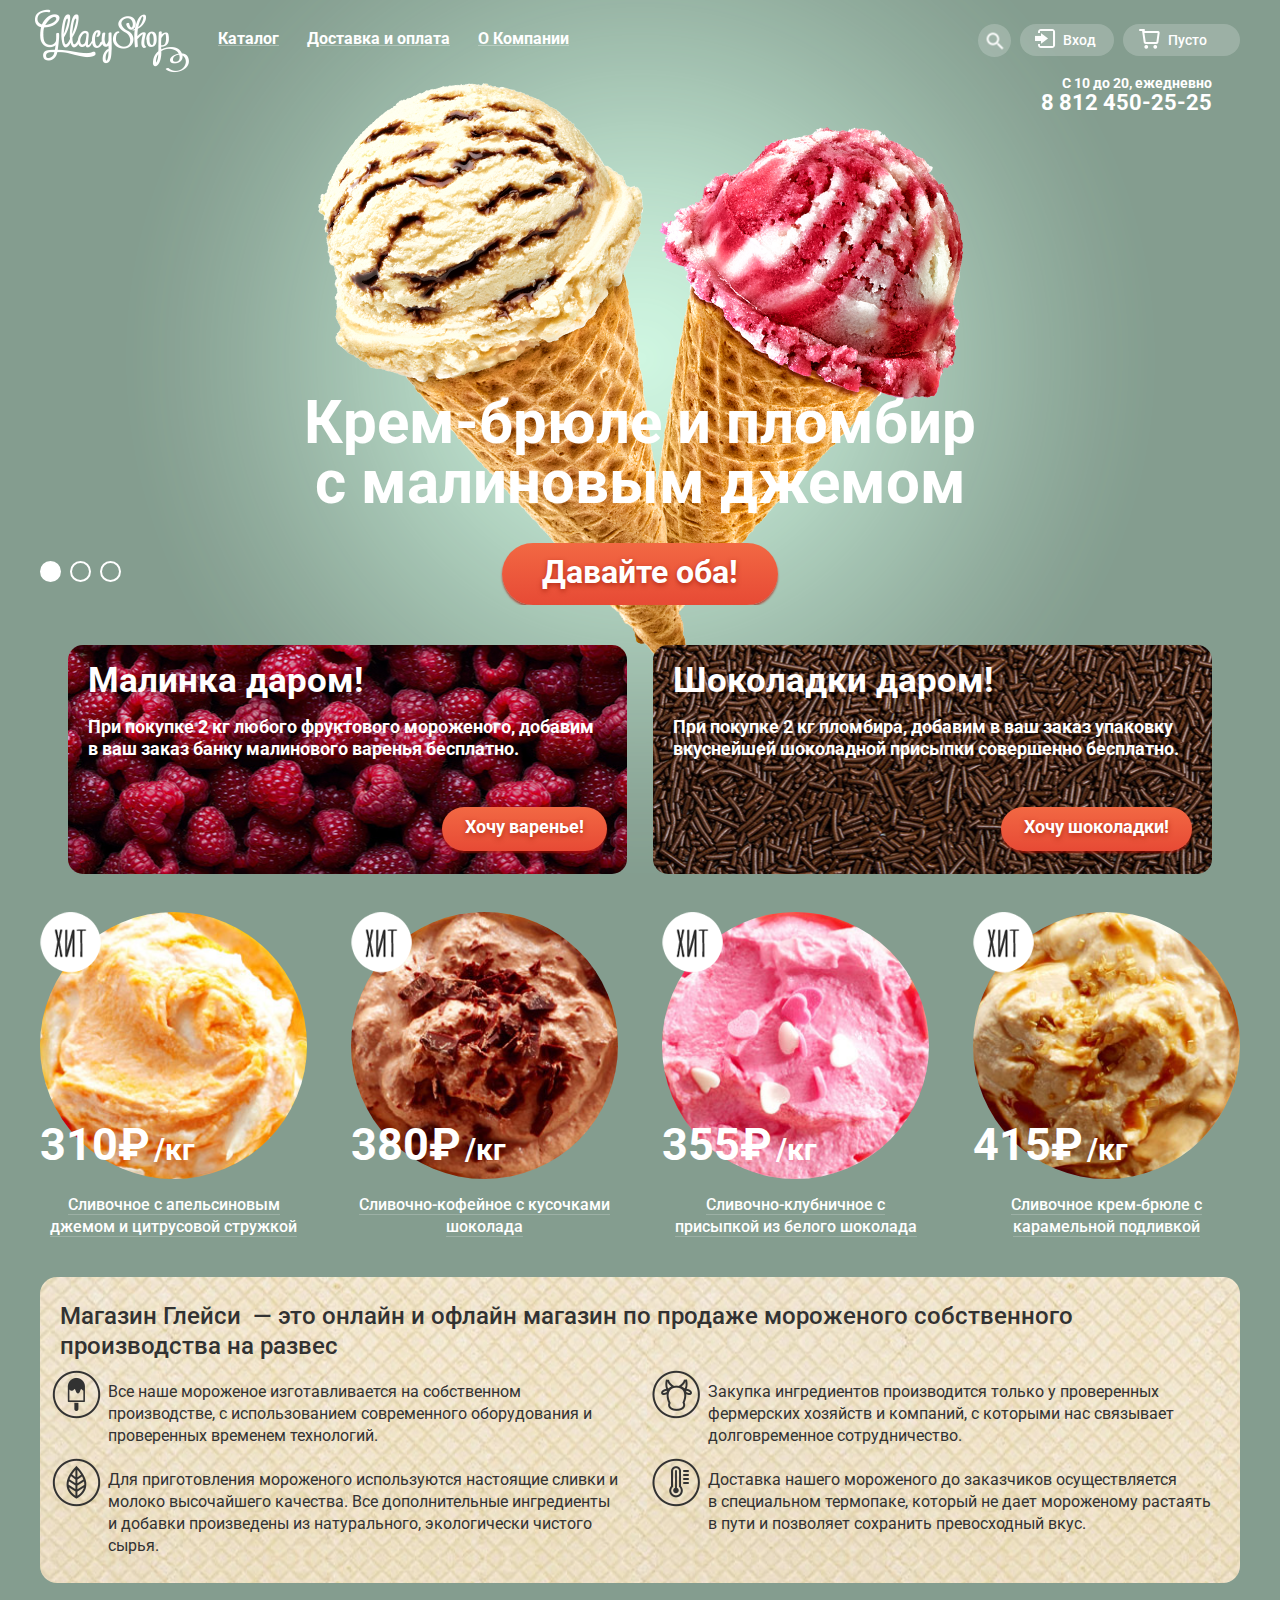
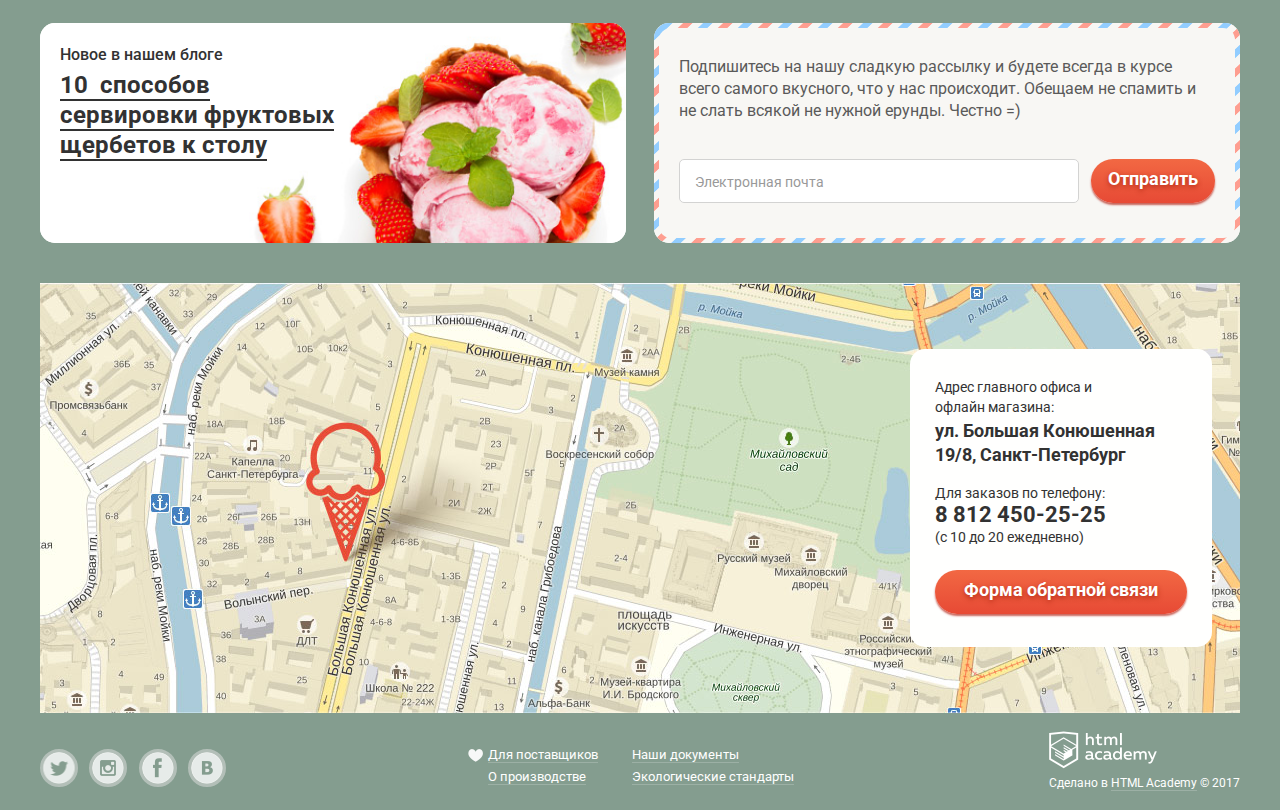
==== commit 8b1c0480: "Завершение верстки" ====
--- a/index.html
+++ b/index.html
@@ -1,350 +1,349 @@
 <!DOCTYPE html>
 <html lang="ru">
-    <head>
-        <meta charset="utf-8">
-        <title>HTML Academy: Глейси</title>
-        <link href="https://fonts.googleapis.com/css?family=Roboto:400,500,700" rel="stylesheet">
-        <link href="css/normalize.css" rel="stylesheet">
+
+<head>
+  <meta charset="utf-8">
+        <title>HTML Academy: Глейси Каталог</title>
+        <link href="https://fonts.googleapis.com/css?family=Roboto:400,500,700&amp;subset=cyrillic" rel="stylesheet" type="text/css">
         <link rel="stylesheet" href="css/style.css">
-    </head>
-    <body class="glacy">
-        <input class="visually-hidden" type="radio" id="range-1" name="toggle" checked>
-        <input class="visually-hidden" type="radio" id="range-2" name="toggle">
-        <input class="visually-hidden" type="radio" id="range-3" name="toggle">
-        
-        <div class="wrapper">
-            <header class="main-header">
-                <div class="main-header-logo">
-                    <img src="img/logo_.png" width="154" height="64" alt="Логотип магазина мороженого Глэйси">
-                </div>
-                <nav class="main-navigation">
-                    <ul class="site-navigation">
-                        <li class="site-navigation-list">
-                            <a href="#" class="site-navigation-link">Каталог</a>
-                            <div class="site-navigation-popup-wrap">
-                                <ul class="site-navigation-popup">
-                                    <li class="popup-list">
-                                        <a class="popup-link popup-link-new">Новинки</a>
-                                    </li>
-                                    <li class="popup-list">
-                                        <a href="catalog.html" class="popup-link">Сливочное</a>
-                                    </li>
-                                    <li class="popup-list">
-                                        <a href="#" class="popup-link">Щербеты</a>
-                                    </li>
-                                    <li class="popup-list">
-                                        <a href="#" class="popup-link">Фруктовый лёд</a>
-                                    </li>
-                                    <li class="popup-list">
-                                        <a href="#" class="popup-link">Мелорин</a>
-                                    </li>
-                                </ul>
-                            </div>
-                        </li>
-                        <li class="site-navigation-list">
-                            <a href="#" class="site-navigation-link">Доставка и оплата</a>
-                        </li>
-                        <li class="site-navigation-list">
-                            <a href="#" class="site-navigation-link">О Компании</a>
-                        </li>
-                    </ul>
-                </nav>
-                <div class="user-navigation  user-navigation-search">
-                    <span class="visually-hidden">Поиск</span>
-                    <div class="user-navigation-popup-wrap  user-navigation-popup-wrap-search">
-                        <form class="search-form" id="search-form" method="get">
-                            <input type="search" name="search" placeholder="Что ищем?">
-                        </form>
-                    </div>
-                </div>
-                <div class="user-navigation-entrance-wrap">
-                    <div class="user-navigation user-navigation-entrance">
-                        <a href="entrance.html" class="login-link">Вход</a>                            
-                        <div class="user-navigation-popup-wrap">
-                            <form class="login-form" id="login-form" method="post">
-                                <input type="email" name="email" placeholder="Электронная почта">
-                                <input type="pass" name="password" placeholder="Пароль">
-                                <input class="btn" type="submit" value="Войти">
-                                <div class="difficulty">
-                                    <a class="difficulty-link" href="#">
-                                        <span class="difficulty-link-text">Забыли пароль?</span>
-                                    </a>
-                                    <a class="difficulty-link" href="#">
-                                        <span class="difficulty-link-text">Новая регистрация</span>
-                                    </a>
-                                </div>
-                            </form>
-                        </div>
-                    </div>
-                    <div class="user-navigation  user-navigation-basket">
-                        <span class="visually-hidden">Корзина</span>
-                        <a href="basket.html" class="login-link">Пусто</a>
-                    </div>
-                </div>
-                <div class="header-info">
-                    <span class="visually-hidden">График работы и контактный телефон</span>
-                    <p>С 10 до 20, ежедневно</p>
-                    <a href="tel:+781245025258">8 812 450-25-25</a>
-                </div>
-            </header>
-            
-            <main>
-                <div class="slider">
-                    <span class="visually-hidden">Спецпредложение: вместе вкуснее</span>
-                    <div class="slider-controls">
-                        <label for="range-1">Первый</label>
-                        <label for="range-2">Второй</label>
-                        <label for="range-3">Третий</label>
-                    </div>
-                    <div class="slider-list">
-                        <div class="slider-item" id="slide1">
-                            <h2 class="slide-title">Крем-брюле и пломбир с малиновым джемом</h2>
-                            <a href="basket.html" class="btn slide-button">Давайте оба!</a>
-                        </div>
-                        <div class="slider-item" id="slide2">
-                            <h2 class="slide-title">Шоколадный пломбир и лимонный сорбет</h2>
-                            <a href="basket.html" class="btn slide-button">Давайте оба!</a>
-                        </div>
-                        <div class="slider-item" id="slide3">
-                            <h2 class="slide-title slide-title-last">Пломбир с помадкой и клубничный щербет</h2>
-                            <a href="basket.html" class="btn slide-button">Давайте оба!</a>
-                        </div>
-                    </div>
-                </div>
-                <section class="action">
-                    <h2 class="visually-hidden">Акции</h2>
-                    <div class="action-wrap">
-                        <div class="action-cards action-first">
-                            <span class="visually-hidden">Первая акция</span>
-                            <div class="action-card-text">
-                                <h3>Малинка даром!</h3>
-                                <p>При покупке 2 кг любого фруктового мороженого, добавим в ваш заказ банку малинового варенья бесплатно.</p>
-                                <a href="basket.html" class="btn">Хочу варенье!<span class="visually-hidden">Добавить в корзину</span></a>
-                            </div>
-                        </div>
-                        <div class="action-cards action-second">
-                            <span class="visually-hidden">Вторая акция</span>
-                            <div class="action-card-text">
-                                <h3>Шоколадки даром!</h3>
-                                <p>При покупке 2 кг пломбира, добавим в ваш заказ упаковку вкуснейшей шоколадной присыпки совершенно бесплатно.</p>
-                                <a  href="basket.html" class="btn">Хочу шоколадки!<span class="visually-hidden">Добавить в корзину</span></a>
-                            </div>
-                        </div>
-                    </div>
-                </section>
-                <section class="promo-hits">
-                    <h2 class="visually-hidden">Ассортимент</h2>
-                    <div class="promo-hits-items">
-                        <div class="range-item">
-                            <div class="range-item-preview  range-item-preview-hit">
-                                <div class="range-item-img-wrap">
-                                    <img class="range-item-img" src="img/1_vanilla_ice_cream.jpg" width="600" height="600" alt="Мороженое">
-                                </div>
-                                <div class="range-item-price">
-                                    <span class="range-item-cost">310&#8381;</span>
-                                    <span class="range-item-amount">/кг</span>
-                                </div>
-                            </div>
-                            <div class="range-item-desc">
-                                <a href="#" class="range-item-link">
-                                    <span class="range-item-link-content">Сливочное с апельсиновым джемом и цитрусовой стружкой</span>
-                                </a>
-                            </div>
-                            <div class="range-item-hover-wrap">
-                                <a class="btn  range-item-btn" href="#">Быстрый просмотр</a>
-                            </div>
-                        </div>
-                        <div class="range-item">
-                            <div class="range-item-preview  range-item-preview-hit">
-                                <div class="range-item-img-wrap">
-                                    <img class="range-item-img" src="img/2_coffee_ice_cream.jpg" width="267" height="267" alt="Мороженое">
-                                </div>
-                                <div class="range-item-price">
-                                    <span class="range-item-cost">380&#8381;</span>
-                                    <span class="range-item-amount">/кг</span>
-                                </div>
-                            </div>
-                            <div class="range-item-desc">
-                                <a href="#" class="range-item-link">
-                                    <span class="range-item-link-content">Сливочно-кофейное с кусочками шоколада</span>
-                                </a>
-                            </div>
-                            <div class="range-item-hover-wrap">
-                                <a class="btn  range-item-btn" href="#">Быстрый просмотр</a>
-                            </div>                            
-                        </div>
-                        <div class="range-item">
-                            <div class="range-item-preview  range-item-preview-hit">
-                                <div class="range-item-img-wrap">
-                                    <img class="range-item-img" src="img/3_strawberry_ice_cream_.jpg" width="267" height="267" alt="Мороженое">
-                                </div>
-                                <div class="range-item-price">
-                                    <span class="range-item-cost">355&#8381;</span>
-                                    <span class="range-item-amount">/кг</span>
-                                </div>
-                            </div>
-                            <div class="range-item-desc">
-                                <a href="#" class="range-item-link">
-                                    <span class="range-item-link-content">Сливочно-клубничное с присыпкой из белого шоколада</span>
-                                </a>
-                            </div>
-                            <div class="range-item-hover-wrap">
-                                <a class="btn  range-item-btn" href="#">Быстрый просмотр</a>
-                            </div>
-                        </div>
-                        <div class="range-item">
-                            <div class="range-item-preview  range-item-preview-hit">
-                                <div class="range-item-img-wrap">
-                                    <img class="range-item-img" src="img/4_creme_brulee_ice_cream.jpg" width="267" height="267" alt="Мороженое">
-                                </div>
-                                <div class="range-item-price">
-                                    <span class="range-item-cost">415&#8381;</span>
-                                    <span class="range-item-amount">/кг</span>
-                                </div>
-                            </div>
-                            <div class="range-item-desc">
-                                <a href="#" class="range-item-link">
-                                    <span class="range-item-link-content">Сливочное крем-брюле с карамельной подливкой</span>
-                                </a>
-                            </div>
-                            <div class="range-item-hover-wrap">
-                                <a class="btn  range-item-btn" href="#">Быстрый просмотр</a>
-                            </div>
-                        </div>
-                    </div>
-                </section>
-                <section class="about-shop">
-                    <h2>Магазин Глейси&ensp;— это онлайн и офлайн магазин по продаже мороженого собственного производства на развес</h2>
-                    <ul class="about-shop-items">
-                        <li class="about-shop-item  about-shop-item-icecream">Все наше мороженое изготавливается на собственном производстве, с использованием современного оборудования и проверенных временем технологий.
-                        </li>
-                        <li class="about-shop-item  about-shop-item-cow">Закупка ингредиентов производится только у проверенных фермерских хозяйств и компаний, с которыми нас связывает долговременное сотрудничество.
-                        </li>
-                        <li class="about-shop-item  about-shop-item-leaf">Для приготовления мороженого используются настоящие сливки и молоко высочайшего качества. Все дополнительные ингредиенты и добавки произведены из натурального, экологически чистого сырья.
-                        </li>
-                        <li class="about-shop-item  about-shop-item-temp">Доставка нашего мороженого до заказчиков осуществляется в&nbsp;специальном термопаке, который не дает мороженому растаять в пути и позволяет сохранить превосходный вкус.
-                        </li>
-                    </ul>
-                </section>
-                <section class="widgets">                    
-                    <div class="widgets-items">
-                        <div class="widgets-item">
-                            <div class="blog-widjet">
-                                <h3 class="blog-widjet-title">Новое в нашем блоге</h3>
-                                <div class="blog-widjet-content">
-                                    <a class="blog-widjet-link" href="#">
-                                        <span class="blog-widjet-link-content">10&ensp;способов сервировки фруктовых щербетов к столу</span></a>
-                                </div>
-                            </div>
-                        </div>
-                        <div class="widgets-item">
-                            <h2 class="visually-hidden">Подписка</h2>
-                            <div class="subscribe-widjet">
-                                <form class="subscribe-widjet-form" id="subscribe-form" action="/" method="get">
-                                    <div class="subscribe-widjet-content">
-                                        Подпишитесь на нашу сладкую рассылку и&nbsp;будете всегда в курсе всего самого вкусного, что у нас происходит. Обещаем не спамить и не слать всякой не нужной ерунды. Честно =)
-                                    </div>
-                                    <input type="email" name="subscribe-email" placeholder="Электронная почта" required>
-                                    <input class="btn  btn-tiny" type="submit" value="Отправить">
-                                </form>
-                            </div>
-                        </div>
-                    </div>
-                </section>
-                <section class="contacts">
-                    <h2 class="visually-hidden">Контакты</h2>
-                    <div class="contacts-map-wrap">
-                        <span class="visually-hidden">Карта: как нас найти</span>
-                        <div id="map" class="contacts-mapx"></div>
-                    </div>
-                    <div class="contacts-address">
-                        <p>Адрес главного офиса и
-                            <br> офлайн магазина:
-                            <br>
-                            <strong>ул. Большая Конюшенная 19/8, Санкт-Петербург</strong>
-                        </p>
-                        <p>Для заказов по телефону:
-                            <br>
-                            <a href="tel:+781245025258" class="phone">812 450-25-25</a>
-                            <br> (с 10 до 20 ежедневно)
-                        </p>
-                        <a class="btn  contacts-btn-feedback" href="feedback.html">Форма обратной связи</a>
-                    </div>
-                </section>
-            </main>
-            <footer class="page-footer">
-                <section class="social-links">
-                    <h2 class="visually-hidden">Мы в социальных сетях:</h2>
-                    <div class="social-links-items">
-                        <a class="social-links-item  social-links-item-tw" target="blank" href="http://twitter.com">Твиттер</a>            <a class="social-links-item  social-links-item-inst" target="blank" href="https://www.instagram.com">Инстаграм</a>
-                        <a class="social-links-item  social-links-item-fb" target="blank" href="http://facebook.com">Фейсбук</a>
-                        <a class="social-links-item  social-links-item-vk" target="blank" href="http://vk.com">Вконтакте</a>
-                    </div>
-                </section>
-                <div class="page-footer-nav">
-                    <div class="page-footer-nav-col">
-                        <ul class="page-footer-nav-items">
-                            <li class="page-footer-nav-item  page-footer-nav-item-like">
-                                <a class="page-footer-link" href="#">
-                                    <span class="page-footer-link-content">Для поставщиков</span>
-                                </a>
-                            </li>
-                            <li class="page-footer-nav-item">
-                                <a class="page-footer-link" href="#">
-                                    <span class="page-footer-link-content">О производстве</span>
-                                </a>
-                            </li>
-                        </ul>
-                    </div>
-                    <div class="page-footer-nav-col">
-                        <ul class="page-footer-nav-items">
-                            <li class="page-footer-nav-item">
-                                <a class="page-footer-link" href="#">
-                                    <span class="page-footer-link-content">Наши документы</span>
-                                </a>
-                            </li>
-                            <li class="page-footer-nav-item">
-                                <a class="page-footer-link" href="#">
-                                    <span class="page-footer-link-content">Экологические стандарты</span>
-                                </a>
-                            </li>
-                        </ul>
-                    </div>
-                </div>
-                <div class="page-footer-copyright">
-                    <img class="page-footer-copyright-logo" src="img/htmacademy-logo.png" width="108" height="38" alt="HTML Academy">
-                    <div class="page-footer-copyright-label">
-                        Сделано в
-                        <a class="page-footer-link" href="https://htmlacademy.ru">
-                            <span class="page-footer-link-content">HTML Academy</span>
-                        </a> © 2017
-                    </div>
-                </div>
-            </footer>
-            <div class="overlay"></div>
-            <div class="modal-content  modal-content-feedback">
-                <div class="modal-content-title">
-                    Мы обязательно вам ответим!
-                </div>
-                <button class="modal-content-btn-close" type="button" title="Закрыть">Закрыть</button>
-                <div class="modal-content-content-wrap">
-                    <form class="feedback-form" id="feedback-form" action="/" method="post">
-                        <div class="input-wrap">
-                            <input id="user-name" type="text" name="user-name" placeholder="Как вас зовут?" required>
-                            <label for="user-name">Как вас зовут?</label>
-                        </div>
-                        <div class="input-wrap">
-                            <input id="user-email" type="text" name="user-email" placeholder="Ваша почта для ответа?" required>
-                            <label for="user-email">Ваша почта для ответа?</label>
-                        </div>
-                        <div class="input-wrap">
-                            <textarea id="user-message" name="message" placeholder="Напишите что-нибудь..." required></textarea>
-                            <label for="user-message">Напишите что-нибудь...</label>
-                        </div>
-                        <input class="btn" type="submit" value="Отправить">
-                    </form>
-                </div>
-            </div>
-        </div>
-    </body>
+</head>
+
+<body class="glacy">
+  <input id="btn-1" type="radio" class="slider-toggle" name="slider-toggle" checked>
+  <input id="btn-2" type="radio" class="slider-toggle" name="slider-toggle">
+  <input id="btn-3" type="radio" class="slider-toggle" name="slider-toggle">
+  <div class="page-wrapper">
+    <div class="content-wrapper">
+      <header class="page-header">
+        <div class="page-header-logo">
+          <img src="img/logo_.png" width="154" height="64" alt="Магазин мороженого Глейси">
+        </div>
+        <nav class="main-nav">
+          <ul class="main-nav-items">
+            <li class="main-nav-item">
+              <a href="#" class="main-nav-link">Каталог</a>
+              <div class="main-nav-popup-wrap">
+                <ul class="main-nav-popup">
+                  <li class="main-nav-popup-item">
+                    <a class="main-nav-popup-link  main-nav-popup-link-new">Новинки</a>
+                  </li>
+                  <li class="main-nav-popup-item">
+                    <a href="catalog.html" class="main-nav-popup-link">Сливочное</a>
+                  </li>
+                  <li class="main-nav-popup-item">
+                    <a href="#" class="main-nav-popup-link">Щербеты</a>
+                  </li>
+                  <li class="main-nav-popup-item">
+                    <a href="#" class="main-nav-popup-link">Фруктовый лёд</a>
+                  </li>
+                  <li class="main-nav-popup-item">
+                    <a href="#" class="main-nav-popup-link">Мелорин</a>
+                  </li>
+                </ul>
+              </div>
+            </li>
+            <li class="main-nav-item">
+              <a href="#" class="main-nav-link">Доставка и оплата</a>
+            </li>
+            <li class="main-nav-item">
+              <a href="#" class="main-nav-link">О Компании</a>
+            </li>
+          </ul>
+        </nav>
+        <div class="page-header-btn  user-nav-search">
+          Поиск
+          <div class="page-header-popup-wrap  page-header-popup-wrap-extra-space">
+            <form class="user-nav-search-form" id="search-form" method="get">
+              <input type="text" name="search-query" placeholder="Что ищем?">
+            </form>
+          </div>
+        </div>
+        <div class="page-header-user">
+          <div class="page-header-btn  user-nav-login">
+            Вход
+            <div class="page-header-popup-wrap">
+              <form class="login-form" id="login-form" action="/" method="post">
+                <input type="email" name="email" placeholder="Электронная почта">
+                <input type="password" name="password" placeholder="Пароль">
+                <input class="btn" type="submit" value="Войти">
+                <div class="login-form-links">
+                  <a class="login-form-link" href="#">
+                    <span class="login-form-link-content">Забыли пароль?</span>
+                  </a>
+                  <a class="login-form-link" href="#">
+                    <span class="login-form-link-content">Новая регистрация</span>
+                  </a>
+                </div>
+              </form>
+            </div>
+          </div>
+          <div class="page-header-btn  page-header-btn-basket">
+            Пусто
+          </div>
+        </div>
+        <div class="page-header-contacts">
+          <div class="page-header-contacts-days">С 10 до 20, ежедневно </div>
+          <a href="tel:+781245025258" class="phone-head">8 812 450-25-25</a>
+        </div>
+      </header>
+      <main class="page-content">
+        <div class="promo-slider">
+          <div class="promo-slider-slides">
+            <div class="promo-slider-slide" id="promo-slide-1">
+              <h2 class="promo-slider-slide-title">Крем-брюле и пломбир с малиновым джемом</h2>
+              <a href="#" class="btn  btn-large">Давайте оба!</a>
+            </div>
+            <div class="promo-slider-slide" id="promo-slide-2">
+              <h2 class="promo-slider-slide-title">Шоколадный пломбир и лимонный сорбет</h2>
+              <a href="#" class="btn  btn-large">Давайте оба!</a>
+            </div>
+            <div class="promo-slider-slide" id="promo-slide-3">
+              <h2 class="promo-slider-slide-title  promo-slider-slide-title-tiny">Пломбир с помадкой и клубничный щербет</h2>
+              <a href="#" class="btn  btn-large">Давайте оба!</a>
+            </div>
+          </div>
+          <div class="promo-slider-controls">
+            <label for="btn-1"></label>
+            <label for="btn-2"></label>
+            <label for="btn-3"></label>
+          </div>
+        </div>
+        <section class="promo-cards">
+          <h2 class="visually-hidden">Промо акции</h2>
+          <div class="promo-cards-items">
+            <div class="promo-cards-item  promo-cards-item-razz">
+              <div class="promo-cards-item-content">
+                <h3>Малинка даром!</h3>
+                <p>При покупке 2 кг любого фруктового мороженого, добавим в ваш заказ банку малинового варенья бесплатно.</p>
+                <a href="/" class="btn">Хочу варенье!</a>
+              </div>
+            </div>
+            <div class="promo-cards-item  promo-cards-item-chocolate">
+              <div class="promo-cards-item-content">
+                <h3>Шоколадки даром!</h3>
+                <p>При покупке 2 кг пломбира, добавим в ваш заказ упаковку вкуснейшей шоколадной присыпки совершенно бесплатно.</p>
+                <a href="/" class="btn">Хочу шоколадки!</a>
+              </div>
+            </div>
+          </div>
+        </section>
+        <section class="promo-hits">
+          <h2 class="visually-hidden">Наши предложения</h2>
+          <div class="promo-hits-items">
+            <div class="product-item">
+              <div class="product-item-preview  product-item-preview-hit">
+                <div class="product-item-img-wrap">
+                  <img class="product-item-img" src="img/ice-cream-1.jpg" width="600" height="600" alt="Мороженое">
+                </div>
+                <div class="product-item-price">
+                  <span class="product-item-cost">310&#8381;</span>
+                  <span class="product-item-amount">/кг</span>
+                </div>
+              </div>
+              <div class="product-item-desc">
+                <a href="#" class="product-item-link">
+                  <span class="product-item-link-content">Сливочное с апельсиновым джемом и цитрусовой стружкой</span>
+                </a>
+              </div>
+              <div class="product-item-hover-wrap">
+                <a class="btn  product-item-btn" href="#">Быстрый просмотр</a>
+              </div>
+            </div>
+            <div class="product-item">
+              <div class="product-item-preview  product-item-preview-hit">
+                <div class="product-item-img-wrap">
+                  <img class="product-item-img" src="img/ice-cream-2.jpg" width="267" height="267" alt="Мороженое">
+                </div>
+                <div class="product-item-price">
+                  <span class="product-item-cost">380&#8381;</span>
+                  <span class="product-item-amount">/кг</span>
+                </div>
+              </div>
+              <div class="product-item-desc">
+                <a href="#" class="product-item-link">
+                  <span class="product-item-link-content">Сливочно-кофейное с кусочками шоколада</span>
+                </a>
+              </div>
+              <div class="product-item-hover-wrap">
+                <a class="btn  product-item-btn" href="#">Быстрый просмотр</a>
+              </div>
+            </div>
+            <div class="product-item">
+              <div class="product-item-preview  product-item-preview-hit">
+                <div class="product-item-img-wrap">
+                  <img class="product-item-img" src="img/ice-cream-3.jpg" width="267" height="267" alt="Мороженое">
+                </div>
+                <div class="product-item-price">
+                  <span class="product-item-cost">355&#8381;</span>
+                  <span class="product-item-amount">/кг</span>
+                </div>
+              </div>
+              <div class="product-item-desc">
+                <a href="#" class="product-item-link">
+                  <span class="product-item-link-content">Сливочно-клубничное с присыпкой из белого шоколада</span>
+                </a>
+              </div>
+              <div class="product-item-hover-wrap">
+                <a class="btn  product-item-btn" href="#">Быстрый просмотр</a>
+              </div>
+            </div>
+            <div class="product-item">
+              <div class="product-item-preview  product-item-preview-hit">
+                <div class="product-item-img-wrap">
+                  <img class="product-item-img" src="img/ice-cream-4.jpg" width="267" height="267" alt="Мороженое">
+                </div>
+                <div class="product-item-price">
+                  <span class="product-item-cost">415&#8381;</span>
+                  <span class="product-item-amount">/кг</span>
+                </div>
+              </div>
+              <div class="product-item-desc">
+                <a href="#" class="product-item-link">
+                  <span class="product-item-link-content">Сливочное крем-брюле с карамельной подливкой</span>
+                </a>
+              </div>
+              <div class="product-item-hover-wrap">
+                <a class="btn  product-item-btn" href="#">Быстрый просмотр</a>
+              </div>
+            </div>
+          </div>
+        </section>
+        <section class="about-shop">
+          <h2>Магазин Глейси&ensp;— это онлайн и офлайн магазин по продаже мороженого собственного производства на развес</h2>
+          <ul class="about-shop-items">
+            <li class="about-shop-item  about-shop-item-icecream">Все наше мороженое изготавливается на собственном производстве, с использованием современного оборудования и проверенных временем технологий.
+            </li>
+            <li class="about-shop-item  about-shop-item-cow">Закупка ингредиентов производится только у проверенных фермерских хозяйств и компаний, с которыми нас связывает долговременное сотрудничество.
+            </li>
+            <li class="about-shop-item  about-shop-item-leaf">Для приготовления мороженого используются настоящие сливки и молоко высочайшего качества. Все дополнительные ингредиенты и добавки произведены из натурального, экологически чистого сырья.
+            </li>
+            <li class="about-shop-item  about-shop-item-temp">Доставка нашего мороженого до заказчиков осуществляется в&nbsp;специальном термопаке, который не дает мороженому растаять в пути и позволяет сохранить превосходный вкус.
+            </li>
+          </ul>
+        </section>
+        <section class="widgets">
+          <h2 class="visually-hidden">Виджеты</h2>
+          <div class="widgets-items">
+            <div class="widgets-item">
+              <div class="blog-widjet">
+                <h3 class="blog-widjet-title">Новое в нашем блоге</h3>
+                <div class="blog-widjet-content">
+                  <a class="blog-widjet-link" href="#">
+                    <span class="blog-widjet-link-content">10&ensp;способов сервировки фруктовых щербетов к столу</span></a>
+                </div>
+              </div>
+            </div>
+            <div class="widgets-item">
+              <div class="subscribe-widjet">
+                <form class="subscribe-widjet-form" id="subscribe-form" action="/" method="get">
+                  <div class="subscribe-widjet-content">
+                    Подпишитесь на нашу сладкую рассылку и&nbsp;будете всегда в курсе всего самого вкусного, что у нас происходит. Обещаем не спамить и не слать всякой не нужной ерунды. Честно =)
+                  </div>
+                  <input type="email" name="subscribe-email" placeholder="Электронная почта" required>
+                  <input class="btn  btn-tiny" type="submit" value="Отправить">
+                </form>
+              </div>
+            </div>
+          </div>
+        </section>
+        <section class="contacts">
+          <h2 class="visually-hidden">Контакты</h2>
+          <div class="contacts-map-wrap">
+            <div id="yandex-map" class="contacts-map contacts-map-yandex"></div>
+          </div>
+          <div class="contacts-address">
+            <p>Адрес главного офиса и
+              <br> офлайн магазина:
+              <br>
+              <strong>ул. Большая Конюшенная 19/8, Санкт-Петербург</strong>
+            </p>
+            <p>Для заказов по телефону:
+              <br>
+              <a href="tel:+781245025258" class="phone">8 812 450-25-25</a>
+              <br> (с 10 до 20 ежедневно)
+            </p>
+            <a class="btn  contacts-btn-feedback" href="feedback.html">Форма обратной связи</a>
+          </div>
+        </section>
+      </main>
+      <footer class="page-footer">
+        <section class="social-links">
+          <h2 class="visually-hidden">Мы в социальных сетях:</h2>
+          <div class="social-links-items">
+            <a class="social-links-item  social-links-item-tw" target="blank" href="http://twitter.com">Твиттер</a>
+            <a class="social-links-item  social-links-item-inst" target="blank" href="https://www.instagram.com">Инстаграм</a>
+            <a class="social-links-item  social-links-item-fb" target="blank" href="http://facebook.com">Фейсбук</a>
+            <a class="social-links-item  social-links-item-vk" target="blank" href="http://vk.com">Вконтакте</a>
+          </div>
+        </section>
+        <div class="page-footer-nav">
+          <div class="page-footer-nav-col">
+            <ul class="page-footer-nav-items">
+              <li class="page-footer-nav-item  page-footer-nav-item-like">
+                <a class="page-footer-link" href="#">
+                  <span class="page-footer-link-content">Для поставщиков</span>
+                </a>
+              </li>
+              <li class="page-footer-nav-item">
+                <a class="page-footer-link" href="#">
+                  <span class="page-footer-link-content">О производстве</span>
+                </a>
+              </li>
+            </ul>
+          </div>
+          <div class="page-footer-nav-col">
+            <ul class="page-footer-nav-items">
+              <li class="page-footer-nav-item">
+                <a class="page-footer-link" href="#">
+                  <span class="page-footer-link-content">Наши документы</span>
+                </a>
+              </li>
+              <li class="page-footer-nav-item">
+                <a class="page-footer-link" href="#">
+                  <span class="page-footer-link-content">Экологические стандарты</span>
+                </a>
+              </li>
+            </ul>
+          </div>
+        </div>
+        <div class="page-footer-copyright">
+            <a class="page-footer-link" href="https://htmlacademy.ru/intensive/htmlcss">
+          <img class="page-footer-copyright-logo" src="img/htmacademy-logo.png" width="108" height="38" alt="HTML Academy">
+            </a>
+          <div class="page-footer-copyright-label">
+            Сделано в
+            <a class="page-footer-link" href="https://htmlacademy.ru/intensive/htmlcss">
+              <span class="page-footer-link-content">HTML Academy</span>
+            </a> © 2017
+          </div>
+        </div>
+      </footer>
+    </div>
+    <div class="overlay"></div>
+    <div class="modal-content  modal-content-feedback">
+      <div class="modal-content-title">
+        Мы обязательно вам ответим!
+      </div>
+      <button class="modal-content-btn-close" type="button" title="Закрыть">Закрыть</button>
+      <div class="modal-content-content-wrap">
+        <form class="feedback-form" id="feedback-form" action="/" method="post">
+          <div class="input-wrap">
+            <input id="user-name" type="text" name="user-name" placeholder="Как вас зовут?" required>
+            <label for="user-name">Как вас зовут?</label>
+          </div>
+          <div class="input-wrap">
+            <input id="user-email" type="text" name="user-email" placeholder="Ваша почта для ответа?" required>
+            <label for="user-email">Ваша почта для ответа?</label>
+          </div>
+          <div class="input-wrap">
+            <textarea id="user-message" name="message" placeholder="Напишите что-нибудь..." required></textarea>
+            <label for="user-message">Напишите что-нибудь...</label>
+          </div>
+          <input class="btn" type="submit" value="Отправить">
+        </form>
+      </div>
+    </div>
+  </div>  
+</body>
+
 </html>
--- a/css/style.css
+++ b/css/style.css
@@ -1,331 +1,431 @@
-html {
+html  { 
+    -ms-text-size-adjust:  100%;
+    -webkit-text-size-adjust:  100%;
+}
+
+article,
+aside,
+details,
+figcaption,
+figure,
+footer,
+header,
+hgroup,
+main,
+nav,
+section,
+summary  { 
+    display:  block;
+}
+
+audio,
+canvas,
+progress,
+video  {
+    display:  inline-block; 
+    vertical-align:  baseline;
+}
+
+audio:not([controls])  {
+    display:  none;
+    height:  0;
+}
+
+[hidden],
+template  {
+    display:  none;
+}
+
+a  {
+    background:  0 0;
+}
+
+a:active,
+a:hover  {
+    outline:  0;
+}
+
+abbr[title]  {
+    border-bottom:  1px dotted;
+}
+
+b,
+strong  {
+    font-weight:  700;
+}
+
+dfn  {
+    font-style:  italic;
+}
+
+h1  {
+    font-size:  0;
+    margin:  0;
+}
+
+mark  {
+    background:  #ff0;
+    color:  #000;
+}
+
+small { 
+    font-size: 80%;
+}
+
+sub,
+sup {
+    font-size: 75%;
+    line-height: 0;
+    position: relative;
+    vertical-align: baseline;
+}
+
+sup {
+    top: 0;
+}
+
+sub { 
+    bottom: 0;
+}
+
+img { 
+    border: 0;
+}
+
+svg:not(:root) {
+    overflow: hidden;
+}
+
+figure { 
+    margin: 0 40px;
+}
+
+hr { 
+    box-sizing: content-box;
+    height: 0;
+}
+
+pre { 
+    overflow: auto;
+}
+
+code,
+kbd,
+pre,
+samp { 
+    font-family: monospace,monospace;
+    font-size: 0;
+}
+
+button,
+input,
+optgroup,
+select { 
+margin: 0;
+}
+
+textarea {
+    color: inherit;
+    font: inherit;
+}
+
+button { 
+    overflow: visible;
+}
+
+button,
+select { 
+    text-transform: none;
+}
+
+button,
+html input[type=button],
+input[type=reset],
+input[type=submit] { 
+    -webkit-appearance: button;
+    cursor: pointer;
+}
+
+button[disabled],
+html input[disabled] { 
+    cursor: default;
+}
+
+button input::-moz-focus-inner { 
+    border: 0;
+    padding: 0;
+}
+
+input { 
+    line-height: normal;
+}
+
+input[type=checkbox],
+input[type=radio] { 
     box-sizing: border-box;
-}
-
-body {
+    padding: 0;
+}
+
+input[type=number]::-webkit-inner-spin-button,
+input[type=number]::-webkit-outer-spin-button { 
+    height: auto;
+}
+
+input[type=search] { 
+    -webkit-appearance: textfield;
+    box-sizing: content-box;
+}
+
+input[type=search]::-webkit-search-cancel-button,
+input[type=search]::-webkit-search-decoration { 
+    -webkit-appearance: none;
+}
+
+fieldset { 
+    border: 1px solid silver;
+    margin: 0 2px;
+    padding: 0;
+}
+
+legend { 
+    border: 0;
+}
+
+input[type=email],
+input[type=password],
+input[type=text],
+textarea { 
+    box-sizing: border-box;
+    padding: 9px 15px;
+    font-family: Roboto,Arial,sans-serif;
+    font-size: 16px;
+    line-height: 24px;
+    font-style: normal;
+    font-weight: 700;
+    border: 1px solid #d3d3d2;
+    border-radius: 5px;
+    outline: none;
+}
+
+textarea { 
+    overflow: auto;
+    min-height: 155px;
+    resize: none;
+    margin: 0 0 22px;
+    min-width: 428px;
+}
+
+optgroup { 
+    font-weight: 700;
+}
+
+table {
+    border-collapse: collapse;
+    border-spacing: 0;
+}
+
+legend,
+td,
+th {
+    padding: 0;
+}
+
+body,
+html { 
     margin: 0;
     padding: 0;
-    font-family: Roboto, Arial, sans-serif;
+    min-width: 900px;
+    font-family: Roboto,Arial,sans-serif;
     font-size: 18px;
     line-height: 22px;
     font-style: normal;
     font-weight: 400;
-    color: #ffffff;
+    color: #fff;
     background-color: #849d8f;
 }
 
-.visually-hidden /*спрятали не нужные заголовки*/ {
+input[type=email],
+input[type=password],
+input[type=text] { 
+    display: inline-block;
+    vertical-align: top;
+    margin: 0;
+    min-width: 239px;
+    height: 44px;
+    background-color: #fff;
+}
+
+input[type=email]:hover,
+input[type=password]:hover,
+input[type=text]:hover,
+textarea:hover { 
+    padding: 8px 14px;
+    border: 2px solid #c7c6c5;
+}
+
+input[type=email]:focus,
+input[type=password]:focus,
+input[type=text]:focus,
+textarea:focus { 
+    padding: 8px 14px;
+    border: 2px solid #8fbdec;
+}
+
+input[type=email]:focus::-webkit-input-placeholder,
+input[type=password]:focus::-webkit-input-placeholder,
+input[type=text]:focus::-webkit-input-placeholder,
+textarea:focus::-webkit-input-placeholder { 
+    font-size: 0;
+}
+
+input[type=email]:focus::-moz-placeholder,
+input[type=password]:focus::-moz-placeholder,
+input[type=text]:focus::-moz-placeholder,
+textarea:focus::-moz-placeholder { 
+    font-size: 0;
+}
+
+input[type=email]:focus:-ms-input-placeholder,
+input[type=password]:focus:-ms-input-placeholder,
+input[type=text]:focus:-ms-input-placeholder,
+textarea:focus:-ms-input-placeholder { 
+    font-size: 0;
+}
+
+input[type=email]:focus::placeholder,
+input[type=password]:focus::placeholder,
+input[type=text]:focus::placeholder,
+textarea:focus::placeholder { 
+    font-size: 0;
+}
+
+input[type=email]::-webkit-input-placeholder,
+input[type=password]::-webkit-input-placeholder,
+input[type=text]::-webkit-input-placeholder,
+textarea::-webkit-input-placeholder { 
+    color: #999;
+    font-size: 14px;
+    line-height: 24px;
+    font-weight: 400;
+}
+
+input[type=email]::-moz-placeholder,
+input[type=password]::-moz-placeholder,
+input[type=text]::-moz-placeholder,
+textarea::-moz-placeholder { 
+    color: #999;
+    font-size: 14px;
+    line-height: 24px;
+    font-weight: 400;
+}
+
+input[type=email]:-ms-input-placeholder,
+input[type=password]:-ms-input-placeholder,
+input[type=text]:-ms-input-placeholder,
+textarea:-ms-input-placeholder { 
+    color: #999;
+    font-size: 14px;
+    line-height: 24px;
+    font-weight: 400;
+}
+
+input[type=email]::placeholder,
+input[type=password]::placeholder,
+input[type=text]::placeholder,
+textarea::placeholder { 
+    color: #999;
+    font-size: 14px;
+    line-height: 24px;
+    font-weight: 400;
+}
+
+.input-wrap { 
+    position: relative;
+    box-sizing: border-box;
+    padding-top: 20px;
+    color: #323232;
+    background-color: transparent;
+}
+
+.input-wrap input:focus + label,
+textarea:focus + label { 
+    display: block;
+    color: #5b9ddf;
+}
+
+.input-wrap input: valid + label,
+textarea: valid + label { 
+    display: block;
+}
+
+.input-wrap label { 
+    display: none;
+    position: absolute;
+    box-sizing: border-box;
+    padding: 0 15px;
+    top: 0;
+    left: 0;
+    height: 20px;
+    font-family: Roboto,Arial,sans-serif;
+    font-size: 11px;
+    line-height: 20px;
+    font-style: normal;
+    font-weight: 400;
+    color: #999;
+    background-color: transparent;
+}
+
+.page-wrapper { 
+    position: relative;
+    width: 100%;
+    height: auto;
+    background-repeat: no-repeat;
+    background-position: top center;
+}
+
+.page-wrapper:after,
+.page-wrapper:before { 
+    content: "";
+    visibility: hidden;
+}
+
+.content-wrapper { 
+    min-width: 900px;
+    max-width: 1200px;
+    margin: 0 auto;
+}
+
+.overlay { 
+    display: none;
+    position: fixed;
+    top: 0;
+    left: 0;
+    height: 100%;
+    width: 100%;
+    background: rgba(0,0,0,.5);
+    z-index: 250;
+}
+
+.overlay-show { 
+    display: block;
+}
+
+.hidden { 
+    display: none;
+}
+
+.visually-hidden {
     position: absolute;
     width: 1px;
     height: 1px;
     margin: -1px;
+    padding: 0;
     border: 0;
-    padding: 0;
     clip: rect(0 0 0 0);
     overflow: hidden;
 }
 
-header,
-main,
-footer /*ширина страницы и ее располодение по центру*/ {
-    width: 1200px;
-    margin: 0 auto;
-    padding: 0;
-}
-
-.wrapper {
-    position: relative;
-    width: 100%;
-    height: 100%;
-    background-repeat: no-repeat;
-    background-position: top center;
-}
-
-.wrapper:after, 
-.wrapper:before {
-    content: "";
-    visibility: hidden;
-}
-
-.main-header {
-    display: flex;
-    justify-content: flex-start;
-    align-items: center;
-    flex-wrap: nowrap;
-    position: relative;
-    padding: 5px 1px 8px;
-    min-height: 70px;
-}
-
-.main-header-logo {
-    width: 154px;
-    height: 64px;
-    margin-left: -5px;
-}
-
-.main-navigation {
-    padding: 5px 16px;
-    font-size: 16px;
-    line-height: 18px;
-}
-
-.site-navigation {
-    display: flex;
-    justify-content: flex-start;
-    align-items: center;
-    flex-wrap: wrap;
-    margin: 0;
-    padding: 0;
-    list-style-type: none;
-}
-
-.site-navigation-list {
-    flex-grow: 0;
-    flex-shrink: 1;
-    flex-basis: auto;
-    position: relative;
-}
-
-.site-navigation-list:hover {
-    background-color: #f7f6f3;
-    border-radius: 16px;
-}
-
-.site-navigation-list:hover .site-navigation-link {
-    color: #323232;
-    text-decoration: none;
-}
-
-.site-navigation-link {
-    display: inline-block;
-    vertical-align: top;
-    padding: 6px 14px 8px;
-    font-size: 16px;
-    line-height: 18px;
-    font-weight: 700;
-    text-decoration: underline;
-    text-decoration-color: rgba(255,255,255,.3);
-    text-align: center;
-    color: #ffffff;
-}
-
-.site-navigation-link:active {
-    color: #323232;
-    background-color: #f7f6f3;
-    border-radius: 16px;
-    box-shadow: inset 0 2px 2px #696969;
-    text-decoration: none;
-}
-
-.site-navigation-list:hover .site-navigation-popup-wrap {
-    visibility: visible;
-}
-
-.site-navigation-popup-wrap {
-    position: absolute;
-    margin: 0;
-    padding: 5px 0 0;
-    top: 100%;
-    left: -6px;
-    z-index: 100;
-    visibility: hidden;
-}
-
-.site-navigation-popup-wrap:hover {
-    visibility: visible;
-}
-
-.site-navigation-popup {
-    padding: 0;
-    min-width: 141px;
-    list-style-type: none;
-    background-color: #f8f7f4;
-    border-radius: 4px;
-    overflow: hidden;
-    box-shadow: 0 20px 20px 0 rgba(0,0,0,.4);
-}
-
-.popup-link {
-    display: block;
-    padding: 7px 18px 9px;
-    font-size: 14px;
-    line-height: 16px;
-    font-weight: 400;
-    text-decoration: none;
-    color: #000;
-}
-
-.popup-list:last-child .popup-link {
-    padding-bottom: 12px;
-}
-
-.popup-link-new {
-    position: relative;
-    margin: 0 6px;
-    padding: 9px 12px 12px;
-    font-size: 14px;
-    line-height: 16px;
-    font-weight: 700;
-    border-bottom: 1px solid #d1d0ce;
-    cursor: default;
-}
-
-.user-navigation-search::before {
-    content: "";
-    position: absolute;
-    top: 50%;
-    left: 50%;
-    background-image: url("../img/sprite.png");
-    background-position: -158px -85px;
-    width: 11px;
-    height: 11px;
-    transform: translate(-50%,-50%);
-}
-
-.user-navigation-search {
-    padding: 0;
-    margin: 0;
-    width: 33px;
-    height: 33px;
-    font-size:0;
-}
-
-.user-navigation-search::before {
-    content: "";
-    top: 0;
-    left: 0;
-    background-position: -158px 0;
-    width: 17px;
-    height: 17px;
-    transform: translate(50%,50%);
-}
-
-.user-navigation-entrance:hover::before,
-.user-navigation-search:hover::before {
-    background-image: url("../img/sprite.png");
-    background-position: -158px -17px;
-    width: 17px;
-    height: 17px;
-}
-
-.main-header .main-navigation, 
-.user-navigation, 
-.main-header-logo {
-    flex-grow: 1;
-    flex-shrink: 1;
-    flex-basis: auto;
-}
-
-.user-navigation,
-.main-header-logo {
-    flex-grow: 0;
-}
-
-.user-navigation {
-    display: inline-block;
-    vertical-align: top;
-    position: relative;
-    margin-left: 9px;
-    padding: 8px 33px 8px 45px;
-    font-size: 14px;
-    line-height: 16px;
-    font-weight: 500;
-    color: #ffffff;
-    background-color: rgba(255,255,255,.2);
-    background-repeat: no-repeat;
-    background-position: 15px 50%;
-    border-radius: 17px;
-    cursor: pointer;
-}
-
-.user-navigation input::-webkit-input-placeholder {
-    font-size: 14px;
-    line-height: 24px;
-    color: #999999;
-    font-weight: 400;
-}
-
-.user-navigation:hover {
-        color: #323232;
-        background-color: #f8f7f4;
-}
-
-.user-navigation:hover .user-navigation-popup-wrap {
-    visibility :visible;
-}
-
-.user-navigation-popup-wrap {
-    position: absolute;
-    top: 100%;
-    right: 0%;
-    padding-top: 4px;
-    visibility: hidden;
-    z-index: 100;
-}
-
-.user-navigation-popup-wrap-search {
-    padding-top: 24px;
-    transform: translateY(-20px);
-}
-
-.search-form {
-    padding: 20px 15px;
-    background-color: #f8f7f4;
-    border-radius: 5px;
-    box-shadow: 0 20px 20px 0 rgba(0,0,0,.4);
-    cursor: default;
-}
-
-.search-form input[type=search] {
-    min-width: 312px;
-}
-
-.user-navigation-entrance-wrap {
-    flex-grow: 0;
-    flex-shrink: 0;
-    flex-basis: auto;
-    font-size: 0;
-}
-
-.user-navigation-entrance {
-    padding: 8px 18px 8px 43px;
-}
-
-.user-navigation-entrance:hover::before {
-    background-position: -96px -110px;
-    width: 21px;
-    height: 19px;
-}
-
-.login-link {
-    font-size: 14px;
-    line-height: 16px;
-    font-weight: 500;    
-    color: #ffffff;
-    text-decoration: none;
-    font-family: Roboto, Arial, sans-serif;
-} 
-
-.login-link:hover {
-    color: #323232;;    
-} 
-.login-form {
-    display: block;
-    padding: 20px 18px;
-    width: 239px;
-    font-size: 0;
-    background-color: #f8f7f4;
-    border-radius: 5px;
-    box-shadow: 0 20px 20px 0 rgba(0,0,0,.4);
-}
-
-.login-form input[type=email],
-.login-form input[type=password],
-.login-form input[type=text] {
-    margin-bottom: 20px;
-}
-
-.btn {
+.btn { 
     display: inline-block;
     vertical-align: top;
     padding: 8px 23px 12px;
@@ -341,20 +441,60 @@
     background-color: #f26843;
     background: linear-gradient(to bottom,#f26843 0%,#e74a35 100%);
     box-shadow: 0 2px 2px rgba(172,16,0,.64);
-    color: #ffffff;
+    color: #fff;
     border: none;
     border-radius: 22px;
     cursor: pointer;
     outline: none;
 }
 
-.difficulty {
+.btn-large { 
+    padding: 7px 40px 11px;
+    font-size: 32px;
+    line-height: 44px;
+    font-weight: 700;
+    border-radius: 31px;
+}
+
+.btn-tiny { 
+    padding-left: 17px;
+    padding-right: 17px;
+}
+
+.btn:hover { 
+    background: linear-gradient(to bottom,#f58669 0%,#ec6f5e 100%);
+    box-shadow: 0 2px 2px #ac1000;
+}
+
+.btn:active { 
+    background: linear-gradient(to bottom,#d84732 0%,#e1613e 100%);
+    box-shadow: inset 0 2px 2px #ac1000;
+}
+
+.login-form { 
+    display: block;
+    padding: 20px 18px;
+    width: 239px;
+    font-size: 0;
+    background-color: #f8f7f4;
+    border-radius: 5px;
+    box-shadow: 0 20px 20px 0 rgba(0,0,0,.4);
+    cursor: default;
+}
+
+.login-form input[type=email],
+.login-form input[type=password],
+.login-form input[type=text] { 
+    margin-bottom: 20px;
+}
+
+.login-form-links { 
     display: inline-block;
     vertical-align: top;
     padding-left: 15px;
 }
 
-.difficulty-link {
+.login-form-link { 
     display: block;
     font-size: 13px;
     line-height: 21px;
@@ -363,42 +503,1856 @@
     text-decoration: none;
 }
 
-.difficulty-link:active,
-.difficulty-link:hover { 
+.login-form-link:active,
+.login-form-link:hover { 
     color: #e84d37;
 }
 
-.difficulty-link:active .difficulty-link-text,
-.difficulty-link:hover .difficulty-link-text {
+.login-form-link:active .login-form-link-content,
+.login-form-link:hover .login-form-link-content { 
     border-bottom: 1px solid rgba(236,89,60,.3);
 }
 
-.difficulty-link-text {
+.login-form-link-content { 
     border-bottom: 1px solid rgba(0,0,0,.3);
 }
 
-.header-info {
+.basket-table,
+.feedback-form { 
+    font-size: 16px;
+    line-height: 24px;
+    font-weight: 400;
+}
+
+.feedback-form input[type=email],
+.feedback-form input[type=text] { 
+    display: block;
+    min-width: 267px;
+}
+
+.basket-table { 
+    padding: 15px 10px 18px;
+    border-collapse: separate;
+    width: 540px;
+    font-size: 13px;
+    line-height: 16px;
+    color: #323232;
+    background-color: #f8f7f4;
+    border-radius: 5px;
+    box-shadow: 0 20px 20px 0 rgba(0,0,0,.4);
+    cursor: default;
+    z-index: 100;
+}
+
+.basket-table-btn { 
+    display: inline-block;
+    vertical-align: top;
+    position: relative;
+    width: 14px;
+    height: 14px;
+    font-size: 0;
+    box-shadow: none;
+    border: none;
+    cursor: pointer;
+    outline: none;
+    background-color: transparent;
+    background-repeat: no-repeat;
+    background-position: 50% 50%;
+}
+
+.basket-table-btn-remove::before,
+.user-nav-search::before { 
+    content: "";
+    position: absolute;
+    top: 50%;
+    left: 50%;
+    background-image: url("../img/sprite.png");
+    background-position: -158px -85px;
+    width: 11px;
+    height: 11px;
+    -webkit-transform: translate(-50%,-50%);
+    -ms-transform: translate(-50%,-50%);
+    transform: translate(-50%,-50%);
+}
+
+.basket-table-item-total { 
+    text-align: right;
+}
+
+.basket-table-item-total td { 
+    padding: 0;
+    text-align: right;
+}
+
+.basket-table-col { 
+    margin: 0;
+    padding: 0 0 15px;
+    vertical-align: middle;
+}
+
+.basket-table-col-control,
+.basket-table-col-preview { 
+    font-size: 0;
+    text-align: center;
+}
+
+.basket-table-col-preview img,
+.glacy .filter-form-price-range input[type=text] { 
+    display: inline-block;
+    vertical-align: top;
+}
+
+.basket-table-col-label { 
+    padding-top: 10px;
+    width: 220px;
+    vertical-align: top;
+}
+
+.basket-table-col-price { 
+    width: 145px;
+    text-align: center;
+}
+
+.basket-table-price { 
+    color: #999;
+}
+
+.basket-table-total { 
+    padding: 15px 0;
+    font-size: 15px;
+    line-height: 18px;
+    font-style: normal;
+    font-weight: 700;
+    border-top: 1px solid #cacac7;
+}
+
+.page-header { 
+    display: -webkit-box;
+    display: -ms-flexbox;
+    display: flex;
+    justify-content: flex-start;
+    align-items: center;
+    -ms-flex-wrap: nowrap;
+    flex-wrap: nowrap;
+    position: relative;
+    padding: 5px 0 8px;
+    min-height: 70px;
+}
+
+.page-header .main-nav,
+.page-header-btn,
+.page-header-logo { 
+    flex-grow: 1;
+    flex-shrink: 1;
+    flex-basis: auto;
+}
+
+.page-header-btn,
+.page-header-logo {
+    flex-grow: 0;
+}
+
+.page-header-logo { 
+    width: 153px;
+    height: 63px;
+    margin-left: -5px;
+}
+
+.page-header-btn { 
+    display: inline-block;
+    vertical-align: top;
+    position: relative;
+    margin-left: 9px;
+    padding: 8px 33px 8px 45px;
+    font-size: 14px;
+    line-height: 16px;
+    font-weight: 500;
+    color: #fff;
+    background-color: rgba(255,255,255,.2);
+    background-repeat: no-repeat;
+    background-position: 15px 50%;
+    border-radius: 17px;
+    cursor: pointer;
+}
+
+.page-header-btn:hover { 
+    color: #323232;
+    background-color: #f8f7f4;
+}
+
+.page-header-btn:hover .page-header-popup-wrap { 
+    visibility: visible;
+}
+
+.user-nav-search { 
+    padding: 0;
+    margin: 0;
+    width: 33px;
+    height: 33px;
+    font-size: 0;
+}
+
+.user-nav-search::before { 
+    content: "";
+    top: 0;
+    left: 0;
+    background-position: -158px 0;
+    width: 17px;
+    height: 17px;
+    -webkit-transform: translate(50%,50%);
+    -ms-transform: translate(50%,50%);
+    transform: translate(50%,50%);
+}
+
+.user-nav-login:hover::before,
+.user-nav-search:hover::before { 
+    background-image: url("../img/sprite.png");
+    background-position: -158px -17px;
+    width: 17px;
+    height: 17px;
+}
+
+.user-nav-login { 
+    padding: 8px 18px 8px 43px;
+}
+
+.page-header-btn-basket-full::before,
+.page-header-btn-basket::before,
+.user-nav-login::before { 
+    content: "";
+    position: absolute;
+    top: 5px;
+    left: 15px;
+    background-image: url("../img/sprite.png");
+    background-position: -117px -110px;
+    width: 21px;
+    height: 19px;
+}
+
+.user-nav-login:hover::before { 
+    background-position: -96px -110px;
+    width: 21px;
+    height: 19px;
+}
+
+.page-header-btn-basket-full::before,
+.page-header-btn-basket::before { 
+    left: 16px;
+    background-position: -131px -81px;
+    height: 20px;
+}
+
+.page-header-btn-basket:hover { 
+    color: #fff;
+    background-color: rgba(255,255,255,.2);
+}
+
+.page-header-btn-basket-full { 
+    padding: 8px 17px 8px 44px;
+    color: #323232;
+    background-color: #f7f6f3;
+}
+
+.page-header-btn-basket-full::before { 
+    top: 6px;
+    left: 15px;
+    background-position: -110px -81px;
+}
+
+.page-header-popup-wrap { 
+    position: absolute;
+    top: 100%;
+    right: 0%;
+    padding-top: 4px;
+    visibility: hidden;
+    z-index: 100;
+}
+
+.page-header-popup-wrap-extra-space { 
+    padding-top: 24px;
+    -webkit-transform: translateY(-20px);
+    -ms-transform: translateY(-20px);
+    transform: translateY(-20px);
+}
+
+.user-nav-search-form { 
+    padding: 20px 15px;
+    background-color: #f8f7f4;
+    border-radius: 5px;
+    box-shadow: 0 20px 20px 0 rgba(0,0,0,.4);
+    cursor: default;
+}
+
+.user-nav-search-form input[type=text] { 
+    min-width: 312px;
+}
+
+.page-header-user { 
+    flex-grow: 0;
+    flex-shrink: 0;
+    flex-basis: auto;
+    font-size: 0;
+}
+
+.page-header-contacts { 
     position: absolute;
     top: 90%;
     right: 0;
-    padding: 0 1px;
+    padding: 0 2.3%;
     text-align: right;
 }
 
-.header-info p {
+.page-header-contacts-days { 
     font-size: 14px;
     line-height: 16px;
     font-weight: 700;
 }
 
-.main-navigation,
-.header-info a {
+.main-nav,
+.page-header-contacts-tel { 
     padding: 2px 0;
     font-size: 22px;
     line-height: 24px;
     font-weight: 700;
+}
+
+.main-nav { 
+    padding: 5px 16px;
+    font-size: 16px;
+    line-height: 18px;
+}
+
+.main-nav-items { 
+    display: -webkit-box;
+    display: -ms-flexbox;
+    display: flex;
+    justify-content: flex-start;
+    align-items: center;
+    -ms-flex-wrap: wrap;
+    flex-wrap: wrap;
+    margin: 0;
+    padding: 0;
+    list-style-type: none;
+}
+
+.main-nav-item { 
+    flex-grow: 0;
+    flex-shrink: 1;
+    flex-basis: auto;
+    position: relative;
+}
+
+.main-nav-item:hover { 
+    background-color: #f7f6f3;
+    border-radius: 16px;
+}
+
+.main-nav-item:hover .main-nav-link { 
+    color: #323232;
     text-decoration: none;
-    color: #ffffff;
+}
+
+.main-nav-item:hover .main-nav-popup-wrap { 
+    visibility: visible;
+}
+
+.main-nav-list-active { 
+    background-color: #d07058;
+    border-radius: 16px;
+    color: #fff;
+}
+
+.main-nav-list-active .main-nav-link { 
+    text-decoration: none;
+}
+
+.main-nav-link { 
+    display: inline-block;
+    vertical-align: top;
+    padding: 6px 14px 8px;
+    font-size: 16px;
+    line-height: 18px;
+    font-weight: 700;
+    text-decoration: underline;
+    -webkit-text-decoration-color: rgba(255,255,255,.3);
+    text-decoration-color: rgba(255,255,255,.3);
+    text-align: center;
+    color: #fff;
+}
+
+.main-nav-link:active { 
+    color: #323232;
+    background-color: #f7f6f3;
+    border-radius: 16px;
+    box-shadow: inset 0 2px 2px #696969;
+    text-decoration: none;
+}
+
+.main-nav-popup-wrap { 
+    position: absolute;
+    margin: 0;
+    padding: 5px 0 0;
+    top: 100%;
+    left: -6px;
+    z-index: 100;
+    visibility: hidden;
+}
+
+.main-nav-popup-wrap:hover { 
+    visibility: visible;
+}
+
+.main-nav-popup { 
+    padding: 0;
+    min-width: 141px;
+    list-style-type: none;
+    background-color: #f8f7f4;
+    border-radius: 4px;
+    overflow: hidden;
+    box-shadow: 0 20px 20px 0 rgba(0,0,0,.4);
+}
+
+.main-nav-popup-item:last-child .main-nav-popup-link { 
+    padding-bottom: 12px;
+}
+
+.main-nav-popup-link { 
+    display: block;
+    padding: 7px 18px 9px;
+    font-size: 14px;
+    line-height: 16px;
+    font-weight: 400;
+    text-decoration: none;
+    color: #000;
+}
+
+.main-nav-popup-link-new { 
+    position: relative;
+    margin: 0 6px;
+    padding: 9px 12px 12px;
+    font-size: 14px;
+    line-height: 16px;
+    font-weight: 700;
+    border-bottom: 1px solid #d1d0ce;
+    cursor: default;
+}
+
+.main-nav-popup-link-active { 
+    color: #fff;
+    background-color: #d07058;
+    cursor: default;
+}
+
+.main-nav-popup-link:not(.main-nav-popup-link-new):not(.main-nav-popup-link-active):hover { 
+    background-color: #fbded8;
+    cursor: pointer;
+}
+
+.main-nav-popup-link:not(.main-nav-popup-link-new):not(.main-nav-popup-link-active):active { 
+    background-color: #f6b5a5;
+}
+
+.page-content { 
+    max-width: 1200px;
+    margin: 0 auto;
+    padding: 0;
+}
+
+.breadcrumbs { 
+    margin: 10px 250px 5px 2.3%;
+}
+
+.breadcrumbs-items { 
+    margin: 0;
+    padding: 0;
+    list-style-type: none;
+}
+
+.breadcrumbs-item { display: inline-block;
+vertical-align: top;
+position: relative;
+}
+
+.breadcrumbs-item: nth-child(n+2) { 
+    padding-left: 16px;
+}
+
+.breadcrumbs-item: nth-child(n+2)::before { 
+    content: "»";
+    position: absolute;
+    top: 5px;
+    left: 3px;
+    font-size: 14px;
+    line-height: 16px;
+    font-weight: 400;
+}
+
+.breadcrumbs-link { 
+    color: #fff;
+    font-size: 14px;
+    line-height: 16px;
+    font-weight: 400;
+    text-decoration: none;
+}
+
+.breadcrumbs-link-active .breadcrumbs-link-content { 
+    border: none;
+}
+
+.breadcrumbs-link:active:not(.breadcrumbs-link-active),
+.breadcrumbs-link:hover:not(.breadcrumbs-link-active) { 
+    color: #ffbc9e;
+}
+
+.breadcrumbs-link:active:not(.breadcrumbs-link-active) .breadcrumbs-link-content,
+.breadcrumbs-link:hover:not(.breadcrumbs-link-active) .breadcrumbs-link-content { 
+    border-bottom: 1px solid rgba(249,172,159,.3);
+}
+
+.breadcrumbs-link-content { 
+    border-bottom: 1px solid rgba(255,255,255,.2);
+}
+
+.catalog { 
+    margin: 0;
+    padding: 0;
+    text-align: right;
+    border-bottom: 1px solid #a9bbb1;
+}
+
+.catalog-header { 
+    margin: 0 0 19px;
+    font-size: 35px;
+    line-height: 41px;
+    font-weight: 700;
+    text-align: left;
+}
+
+.catalog-filter { 
+    margin-bottom: 10px;
+    max-width: 860px;
+}
+
+.catalog-list { 
+    padding: 0 0 28px;
+}
+
+.catalog-list h3,
+.promo-cards h2,
+.promo-hits h2 { 
+    display: block;
+    width: 100%;
+}
+
+.catalog-list-items { 
+    display: -webkit-box;
+    display: -ms-flexbox;
+    display: flex;
+    justify-content: space-between;
+    align-items: flex-start;
+    flex-wrap: wrap;
+}
+
+.catalog-list-items > * { 
+    flex-grow: 0;
+    flex-shrink: 1;
+    flex-basis: 23.2984%;
+}
+
+.promo-slider { 
+    position: relative;
+    padding-top: 310px;
+    padding-bottom: 40px;
+}
+
+.promo-slider input[type=radio],
+.slider-toggle { 
+    display: none;
+}
+
+#btn-1:checked~.page-wrapper .promo-slider #promo-slide-1,
+#btn-2:checked~.page-wrapper .promo-slider #promo-slide-2,
+#btn-3:checked~.page-wrapper .promo-slider #promo-slide-3,
+.filter-form-radio-control input[type=radio]:checked+.filter-form-radio-icon::before { 
+    display: block;
+}
+
+#btn-1:checked~.page-wrapper .promo-slider label[for=btn-1],
+#btn-2:checked~.page-wrapper .promo-slider label[for=btn-2],
+#btn-3:checked~.page-wrapper .promo-slider label[for=btn-3] { 
+    background-color: #fff;
+}
+
+#btn-1:checked~.page-wrapper { 
+    background-color: #849d8f;
+    background-image: url(../img/slider-slide-1.png);
+}
+
+#btn-2:checked~.page-wrapper { 
+    background-color: #8996a6;
+    background-image: url(../img/slider-slide-2.png);
+}
+
+#btn-3:checked~.page-wrapper {
+    background-color: #9d8b84;
+    background-image: url(../img/slider-slide-3.png);
+}
+
+.promo-slider-slides { 
+    max-height: 215px;
+    overflow: hidden;
+}
+
+.promo-slider-slide { 
+    display: none;
+    position: relative;
+    text-align: center;
+}
+
+.promo-slider-slide-title { 
+    display: block;
+    margin: 0 auto 30px;
+    width: 675px;
+    font-size: 60px;
+    line-height: 60px;
+    font-weight: 700;
+    text-align: center;
+}
+
+.promo-slider-slide-title-tiny { 
+    width: 650px;
+}
+
+.promo-slider-controls { 
+    position: absolute;
+    padding: 0;
+    bottom: 62px;
+    left: 0;
+    font-size: 0;
+    z-index: 120;
+}
+
+.promo-slider-controls label { 
+    display: inline-block;
+    vertical-align: top;
+    margin-right: 9px;
+    width: 17px;
+    height: 17px;
+    background-color: transparent;
+    border: 2px solid #fff;
+    border-radius: 50%;
+    cursor: pointer;
+}
+
+.promo-slider-controls label:hover { 
+    background-color: rgba(255,255,255,.4);
+}
+
+.promo-slider-controls label:active { 
+    background-color: #fff;
+}
+
+.promo-cards {
+    padding: 0 2.3%;
+}
+
+.promo-cards-items { 
+    display: -webkit-box;
+    display: -ms-flexbox;
+    display: flex;
+    justify-content: space-between;
+    align-items: center;
+    flex-wrap: wrap;
+}
+
+.promo-cards-item { 
+    box-sizing: border-box;
+    flex-grow: 0;
+    flex-shrink: 1;
+    flex-basis: auto;
+    margin: 0 0 20px;
+    padding: 15px 20px 23px;
+    width: 48.8656%;
+    background-color: #849d8f;
+    background-repeat: no-repeat;
+    background-size: cover;
+    background-position: center center;
+    border-radius: 15px;
+}
+
+.promo-cards-item-razz { 
+    background-color: #b22e56;
+    background-image: url(../img/bg-razz.jpg);
+}
+
+.promo-cards-item-chocolate { 
+    background-color: #84665d;
+    background-image: url(../img/bg-chocolate.jpg);
+}
+
+.promo-cards-item-content { 
+    text-align: right;
+}
+
+.promo-cards-item-content h3,
+.promo-cards-item-content p { 
+    margin-top: 0;
+    margin-bottom: 15px;
+    font-size: 35px;
+    line-height: 41px;
+    font-weight: 700;
+    text-align: left;
+}
+
+.promo-cards-item-content p { 
+    margin-top: 15px;
+    margin-bottom: 25px;
+    min-height: 66px;
+    font-size: 18px;
+    line-height: 22px;
+}
+
+.promo-hits { 
+    padding: 0;
+}
+
+.promo-hits-items { 
+    display: -webkit-box;
+    display: -ms-flexbox;
+    display: flex;
+    justify-content: space-between;
+    align-items: flex-start;
+    -ms-flex-wrap: wrap;
+    flex-wrap: wrap;
+}
+
+.promo-hits-items > * { 
+    flex-grow: 0;
+    flex-shrink: 1;
+    flex-basis: 23.2984%;
+}
+
+.filter-form { 
+    display: -webkit-box;
+    display: -ms-flexbox;    
+    display: flex;
+    justify-content: space-between;
+    align-items: center;
+    -ms-flex-wrap: wrap;
+    flex-wrap: wrap;
+    font-size: 0;
+}
+
+.filter-form input[type=text] { 
+    font-size: 16px;
+    line-height: 18px;
+    font-weight: 500;
+    color: #fff;
+    border: none;
+    background: 0 0;
+}
+
+.filter-form input[type=checkbox],
+.filter-form input[type=radio] { 
+    display: none;
+}
+
+.filter-form-item { 
+    position: relative;
+    margin: 28px 0 10px;
+    padding: 0;
+    font-size: 16px;
+    line-height: 18px;
+    font-weight: 500;
+    color: #fff;
+    border: none;
+    background-color: rgba(225,255,255,.2);
+    border-radius: 17px;
+}
+
+.filter-form-title { 
+    position: absolute;
+    top: -22px;
+    left: 0;
+    margin: 0;
+    padding: 0 15px;
+    font-size: 14px;
+    line-height: 16px;
+    font-weight: 500;
+}
+
+.filter-form-sort { 
+    display: block;
+    position: relative;
+    margin: 0;
+    padding: 0 25px 0 13px;
+    width: 192px;
+    height: 36px;
+    font-size: 16px;
+    line-height: 18px;
+    font-weight: 500;
+    color: #fff;
+    border: none;
+    border-radius: 17px;
+    background: 0 0;
+    cursor: pointer;
+    overflow: hidden;
+    -webkit-appearance: none;
+    -moz-appearance: none;
+    outline: none;
+}
+
+.filter-form-sort::-ms-expand { 
+    display: none;
+}
+
+.filter-form-sort option { 
+    margin: 0;
+    padding-top: 2px;
+    padding-bottom: 6px;
+    font-size: 14px;
+    line-height: 16px;
+    font-weight: 400;
+    color: #323232;
+    border: none;
+    background: #fff;
+}
+
+.filter-form-sort:hover,
+.filter-form-sort:hover option { 
+    font-weight: 500;
+    color: #323232;
+    background-color: #fff;
+}
+
+.filter-form-sort-icon,
+.filter-form-sort:hover + .filter-form-sort-icon { 
+    background-image: url(../img/sprite.png);
+    background-position: -158px -96px;
+    width: 9px;
+    height: 5px;
+}
+
+.filter-form-sort-icon { 
+    position: absolute;
+    top: 50%;
+    right: 11px;
+    background-position: -158px -101px;
+    -webkit-transform: translate(-50%,-50%);
+    -ms-transform: translate(-50%,-50%);
+    transform: translate(-50%,-50%);
+}
+
+.glacy .filter-form-price-range { 
+    padding: 9px;
+    font-size: 16px;
+}
+
+.glacy .filter-form-price-control { 
+    display: none;
+}
+
+.filter-form-price-range { 
+    width: 218px;    
+    margin-top: 19px;
+    /*display: -webkit-box;
+    display: -ms-flexbox;
+    display: flex;
+    justify-content: flex-start;
+    align-items: center;
+    -ms-flex-wrap: wrap;
+    flex-wrap: wrap;*/
+    font-size: 0;
+}
+
+.filter-form-price-range input[type=text] { 
+    display: none;
+    margin: 0 10px;
+    padding: 0 10px;
+    min-width: 50px;
+    width: 60px;
+    height: 18px;
+    border: none;
+    text-align: center;
+}
+
+.filter-form-price-control { 
+    position: relative;
+    padding: 0 16px;
+    width: 188px;
+    height: 36px;
+}
+
+.filter-form-range-bar,
+.filter-form-range-scale { 
+    position: absolute;
+    top: 50%;
+    height: 4px;
+    margin-top: -2px;
+}
+
+.filter-form-range-scale { 
+    background-color: rgba(255,255,255,.5);
+    width: 188px;
+}
+
+.filter-form-range-bar { 
+    left: 22px;
+    width: 107px;
+    background-color: #fff;
+}
+
+.filter-form-range-toggle { 
+    position: absolute;
+    top: 50%;
+    left: 50%;
+    width: 22px;
+    height: 22px;
+    margin-top: -11px;
+    margin-left: -11px;
+    background-color: #f8f7f4;
+    cursor: pointer;
+    outline: none;
+    box-shadow: 0 2px 2px 0 rgba(0,0,0,.1);
+    border-radius: 50%;
+}
+
+.filter-form-range-toggle-min { 
+    left: 45px;
+}
+
+.filter-form-range-toggle-max { 
+    left: 143px;
+}
+
+.filter-form-range-toggle:hover { 
+    width: 24px;
+    height: 24px;
+    margin-top: -12px;
+    margin-left: -12px;
+}
+
+.filter-form-fatcontent {
+    margin: 0;
+    padding: 0 9px;
+    font-size: 0;
+    list-style-type: none;
+    text-align: left;
+}
+
+.filter-form-fatcontent-item { 
+    display: inline-block;
+    vertical-align: top;
+    font-size: 16px;
+    line-height: 18px;
+    font-weight: 500;
+    color: #fff;
+}
+
+.filter-form-radio-control { 
+    display: block;
+    position: relative;
+    padding: 9px 12px 9px 37px;
+    cursor: pointer;
+}
+
+.filter-form-checkbox-control input[type=checkbox]:disabled + .filter-form-checkbox-icon,
+.filter-form-radio-control input[type=radio]:disabled + .filter-form-radio-icon { 
+    opacity: .4;
+}
+
+.filter-form-checkbox-control:hover input[type=checkbox]:not(:disabled) + .filter-form-checkbox-icon,
+.filter-form-radio-control:hover input[type=radio]:not(:disabled) + .filter-form-radio-icon { 
+    border: 2px solid #fff;
+}
+
+.filter-form-radio-icon { 
+    position: absolute;
+    display: block;
+    box-sizing: border-box;
+    width: 22px;
+    height: 22px;
+    top: 50%;
+    left: 6px;
+    margin-top: -11px;
+    background-color: transparent;
+    border: 1px solid #fff;
+    border-radius: 18px;
+}
+
+.filter-form-radio-icon::before { 
+    content: "";
+    display: none;
+    position: absolute;
+    width: 12px;
+    height: 12px;
+    top: 50%;
+    left: 50%;
+    margin-top: -6px;
+    margin-left: -6px;
+    background-color: #fff;
+    border-radius: 18px;
+}
+
+.filter-form-fillers { 
+    margin: 0;
+    padding: 0 8px;
+    font-size: 0;
+    list-style-type: none;
+    text-align: left;
+}
+
+.filter-form-fillers-item { 
+    display: inline-block;
+    vertical-align: top;
+    font-size: 16px;
+    line-height: 18px;
+    font-weight: 500;
+    color: #fff;
+}
+
+.filter-form-checkbox-control { 
+    display: block;
+    position: relative;
+    padding: 9px 13px 9px 40px;
+    cursor: pointer;
+}
+
+.filter-form-checkbox-control input[type=checkbox]:checked+.filter-form-checkbox-icon::before { 
+    content: "";
+    position: absolute;
+    top: 50%;
+    left: 50%;
+    background-image: url(../img/sprite.png);
+    background-position: -158px -47px;
+    width: 14px;
+    height: 10px;
+    -webkit-transform: translate(-50%,-50%);
+    -ms-transform: translate(-50%,-50%);
+    transform: translate(-50%,-50%);
+}
+
+.filter-form-checkbox-icon { 
+    position: absolute;
+    display: block;
+    box-sizing: border-box;
+    width: 20px;
+    height: 20px;
+    top: 50%;
+    left: 7px;
+    margin-top: -10px;
+    border: 1px solid #fff;
+    border-radius: 3px;
+}
+
+.filter-form-btn { 
+    display: inline-block;
+    vertical-align: top;
+    flex-grow: 0;
+    flex-shrink: 1;
+    flex-basis: auto;
+    align-self: flex-end;
+    padding: 7px 28px;
+    margin-bottom: 10px;
+    height: 36px;
+    font-weight: 500;
+    font-size: 16px;
+    line-height: 18px;
+    text-align: center;
+    text-transform: none;
+    text-decoration: none;
+    white-space: normal;
+    background-color: rgba(255,255,255,.19);
+    color: #fff;
+    box-shadow: none;
+    border: 2px solid #fff;
+    border-radius: 18px;
+    cursor: pointer;
+    outline: none;
+}
+
+.filter-form-btn:hover { 
+    color: #323232;
+    background-color: #fff;
+}
+
+.filter-form-btn:active { 
+    color: #323232;
+    border: none;
+    background-color: #eaeaea;
+    box-shadow: inset 0 2px 1px 0 #696969;
+}
+
+.product-item { 
+    position: relative;
+    margin-top: 18px;
+    max-width: 267px;
+}
+
+.product-item:hover .product-item-hover-wrap { 
+    display: -webkit-box;
+    display: -ms-flexbox;
+    display: flex;
+}
+
+.product-item:hover .product-item-desc,
+.product-item:hover .product-item-preview { 
+    z-index: 300;
+}
+
+.product-item-preview { 
+    position: relative;
+    z-index: 100;
+}
+
+.product-item-preview-hit::before { 
+    content: "";
+    display: block;
+    position: absolute;
+    top: 0;
+    left: 0;
+    background-image: url(../img/sprite.png);
+    background-position: 0 0;
+    width: 61px;
+    height: 61px;
+    z-index: 10;
+}
+
+.product-item-img-wrap { 
+    border-radius: 50%;
+    overflow: hidden;
+}
+
+.product-item-img-wrap img { 
+    display: block;
+    max-width: 100%;
+    height: auto;
+    -webkit-transform: scale(1.015);
+    -ms-transform: scale(1.015);
+    transform: scale(1.015);
+}
+
+.product-item-price { 
+    position: absolute;
+    padding: 7px 0;
+    bottom: 0;
+    left: 0;
+}
+
+.product-item-amount,
+.product-item-cost { 
+    font-size: 45px;
+    line-height: 45px;
+    font-weight: 700;
+    cursor: pointer;
+}
+
+.product-item-amount { 
+    font-size: 30px;
+}
+
+.product-item-desc { 
+    position: relative;
+    padding: 15px 5px 17px;
+    min-height: 46px;
+    font-size: 16px;
+    line-height: 22px;
+    font-weight: 500;
+    text-align: center;
+}
+
+.product-item-link { 
+    color: #fff;
+    text-align: center;
+    text-decoration: none;
+}
+
+.product-item-link:active,
+.product-item-link:hover { 
+    color: #ffbc9e;
+}
+
+.product-item-link:active .product-item-link-content,
+.product-item-link:hover .product-item-link-content { 
+    border-bottom: 1px solid rgba(249,172,159,.3);
+}
+
+.product-item-link-content { 
+    border-bottom: 1px solid rgba(255,255,255,.2);
+}
+
+.product-item-hover-wrap { 
+    display: none;
+    justify-content: center;
+    align-items: flex-end;
+    flex-wrap: wrap;
+    position: absolute;
+    bottom: -60px;
+    left: -4.86%;
+    width: 100%;
+    height: 100%;
+    padding: 20px 4.86% 48px;
+    background-color: rgba(255,255,255,.3);
+    text-align: center;
+    border-radius: 5px;
+    box-shadow: 0 20px 20px 0 rgba(0,0,0,.4);
+    z-index: 200;
+}
+
+.product-item-hover-wrap:hover { 
+    display: -webkit-box;
+    display: -ms-flexbox;
+    display: flex;
+}
+
+.product-item-btn { 
+    margin-bottom: -25px;
+    padding-left: 15px;
+    padding-right: 15px;
+}
+
+.about-shop { 
+    margin: 20px 0;
+    padding: 15px 0;
+    color: #323232;
+    background-color: #eee0c4;
+    background-image: url(../img/wafer-bg-pattern.jpg);
+    background-position: 15px 50%;
+    border-radius: 17px;
+}
+
+.about-shop h2 { 
+    margin: 9px 20px;
+    font-size: 24px;
+    line-height: 30px;
+    font-weight: 500;
+}
+
+.about-shop-items { 
+    display: -webkit-box;
+    display: -ms-flexbox;
+    display: flex;
+    justify-content: space-between;
+    align-items: flex-start;
+    -ms-flex-wrap: wrap;
+    flex-wrap: wrap;
+    margin: 0;
+    padding: 0;
+    list-style-type: none;
+}
+
+.about-shop-item { 
+    position: relative;
+    flex-grow: 0;
+    flex-shrink: 1;
+    flex-basis: auto;
+    box-sizing: border-box;
+    padding: 11px 21px 11px 68px;
+    width: 50%;
+    font-size: 16px;
+    line-height: 22px;
+    font-weight: 400;
+}
+
+.about-shop-item: nth-child(odd) { 
+    padding-left: 75px;
+    padding-right: 10px;
+}
+
+.about-shop-item::before { 
+    content: "";
+    display: block;
+    position: absolute;
+    width: 49px;
+    height: 49px;
+    top: 0;
+    left: 12px;
+    background-color: transparent;
+}
+
+.about-shop-item: nth-child(odd)::before { 
+    left: 20px;
+}
+
+.about-shop-item-icecream::before { 
+    background-image: url(../img/sprite.png);
+    background-position: -61px 0;
+    width: 49px;
+    height: 49px;
+}
+
+.about-shop-item-cow::before,
+.about-shop-item-leaf::before { 
+    background-image: url(../img/sprite.png);
+    background-position: 0 -61px;
+    width: 49px;
+    height: 49px;
+}
+
+.about-shop-item-cow::before { 
+    background-position: -110px 0;
+    width: 48px;
+}
+
+.about-shop-item-temp::before,
+.page-footer-nav-item-like::before { 
+    background-image: url(../img/sprite.png);
+    background-position: -49px -61px;
+    width: 48px;
+    height: 49px;
+}
+
+.widgets { 
+    padding: 20px 0;
+}
+
+.widgets h2 { 
+    display: block;
+    width: 100%;
+}
+
+.widgets-items { 
+    display: -webkit-box;
+    display: -ms-flexbox;
+    display: flex;
+    justify-content: space-between;
+    align-items: center;
+    -ms-flex-wrap: wrap;
+    flex-wrap: wrap;
+}
+
+.widgets-item { 
+    flex-grow: 0;
+    flex-shrink: 1;
+    flex-basis: 48.86%;
+    margin: 0 0 20px;
+    padding: 0;
+    color: #323232;
+    background-color: #fff;
+    border-radius: 15px;
+    overflow: hidden;
+}
+
+.blog-widjet { 
+    box-sizing: border-box;
+    padding: 5px 20px;
+    min-height: 220px;
+    background-color: #fff;
+    background-size: cover;
+    background-repeat: no-repeat;
+    background-position: 70% 30%;
+    background-image: url(../img/bg-ice-cream.jpg);
+}
+
+.blog-widjet-title { 
+    margin-top: 16px;
+    margin-bottom: 4px;
+    font-size: 16px;
+    line-height: 22px;
+    font-weight: 500;
+}
+
+.blog-widjet-content { 
+    width: 290px;
+}
+
+.blog-widjet-link { 
+    font-size: 24px;
+    line-height: 30px;
+    font-weight: 700;
+    color: #323232;
+    text-decoration: none;
+}
+
+.blog-widjet-link:hover { 
+    color: #e84d37;
+}
+
+.blog-widjet-link:hover .blog-widjet-link-content { 
+    border-bottom: 2px solid rgba(236,89,60,.3);
+}
+
+.blog-widjet-link-content { 
+    border-bottom: 2px solid #323232;
+}
+
+.subscribe-widjet {
+    box-sizing: border-box;
+    padding: 5px;
+    min-height: 220px;
+    background-color: #fff;
+    background-repeat: repeat;
+    background-position: 0 0;
+    background-image: url(../img/bg-letter-pattern.png);
+}
+
+.subscribe-widjet-form { 
+    display: -webkit-box;
+    display: -ms-flexbox;
+    display: flex;
+    justify-content: flex-start;
+    align-items: center;
+    -ms-flex-wrap: wrap;
+    flex-wrap: wrap;
+    box-sizing: border-box;
+    padding: 28px 20px 35px;
+    height: auto;
+    background-color: #f8f7f4;
+    border-radius: 12px;
+    font-size: 0;
+}
+
+.subscribe-widjet-form input[type=email] { 
+    flex-grow: 1;
+    flex-shrink: 1;
+    flex-basis: auto;
+    align-self: flex-end;
+    margin-bottom: 0;
+    margin-right: 12px;
+    min-width: 210px;
+    height: 44px;
+}
+
+.subscribe-widjet-content,
+.subscribe-widjet-form input[type=submit] { 
+    flex-grow: 0;
+    flex-shrink: 1;
+    flex-basis: auto;
+}
+
+.subscribe-widjet-form input[type=submit] { 
+    height: 44px;
+    align-self: flex-end;
+}
+
+.subscribe-widjet-content { 
+    margin-bottom: 15px;
+    align-self: flex-start;
+    min-height: 88px;
+    font-size: 16px;
+    line-height: 22px;
+    font-weight: 400;
+    color: #5a5a5a;
+    text-align: left;
+}
+
+.contacts,.contacts-map-wrap { 
+    position: relative;
+    height: 430px;
+}
+
+.contacts-map-wrap { 
+    overflow: hidden;
+    background-image: url(../img/road-map.jpg);
+    background-repeat: no-repeat;
+    background-position: 27% 0%;
+}
+
+.contacts-map { 
+    position: absolute;
+    display: block;
+    top: 0;
+    left: 50%;
+    width: 1200px;
+    height: 430px;
+    border: none;
+    -webkit-transform: translateX(-50%);
+    -ms-transform: translateX(-50%);
+    transform: translateX(-50%);
+}
+
+.glacy .contacts-map-yandex { 
+    display: none;
+}
+
+.contacts-address { 
+    position: absolute;
+    top: 50%;
+    right: 0;
+    padding: 28px 25px 33px;
+    margin: 0 2.3%;
+    width: 252px;
+    color: #323232;
+    background-color: #fffffe;
+    border-radius: 15px;
+    text-align: center;
+    -webkit-transform: translateY(-50%);
+    -ms-transform: translateY(-50%);
+    transform: translateY(-50%);
+}
+
+.contacts-address p { 
+    margin-top: 0;
+    margin-bottom: 14px;
+    font-size: 14px;
+    line-height: 20px;
+    font-weight: 400;
+    text-align: left;
+}
+
+.contacts-address b,
+.contacts-address strong { 
+    display: inline-block;
+    font-size: 18px;
+    font-weight: 700;
+}
+
+.contacts-address strong { 
+    margin: 2px 0;
+    line-height: 24px;
+}
+
+.contacts-address b { 
+    margin-top: 6px;
+    margin-bottom: 4px;
+    line-height: 22px;
+}
+
+.contacts-address .btn { 
+    box-sizing: border-box;
+    margin-top: 9px;
+    width: 100%;
+}
+
+.page-footer,
+.page-footer-nav { 
+    display: -webkit-box;
+    display: -ms-flexbox;
+    display: flex;
+    justify-content: space-between;
+}
+
+.page-footer { 
+    padding: 18px 0;
+    -ms-flex-wrap: wrap;
+    flex-wrap: wrap;
+    align-items: flex-end;
+}
+
+.page-footer .page-footer-copyright,
+.page-footer .page-footer-nav,
+.page-footer .social-links {
+    flex-grow: 0;
+    flex-shrink: 1;
+    flex-basis: auto;
+}
+
+.page-footer-nav { 
+    -ms-flex-wrap: nowrap;
+    flex-wrap: nowrap;
+    align-items: center;
+    padding-bottom: 6px;
+    max-width: 650px;
+}
+
+.page-footer-nav-col {
+    flex-grow: 0;
+    flex-shrink: 1;
+    flex-basis: auto;
+    padding-right: 14px;
+}
+
+.page-footer-nav-items { 
+    margin: 0;
+    padding: 0;
+    list-style-type: none;
+}
+
+.page-footer-nav-item { 
+    position: relative;
+    box-sizing: border-box;
+    padding-left: 20px;
+}
+
+.page-footer-nav-item-like { 
+    font-weight: 700;
+}
+
+.page-footer-nav-item-like::before { 
+    content: "";
+    display: block;
+    position: absolute;
+    top: 7px;
+    left: 0;
+    background-position: -158px -34px;
+    width: 15px;
+    height: 13px;
+}
+
+.page-footer-link { 
+    font-size: 13px;
+    line-height: 16px;
+    font-weight: 400;
+    color: #fff;
+    text-decoration: none;
+}
+
+.page-footer-link:active,
+.page-footer-link:hover { 
+    color: #ffbc9e;
+}
+
+.page-footer-link:active .page-footer-link-content,
+.page-footer-link:hover .page-footer-link-content { 
+    border-bottom: 1px solid rgba(249,172,159,.3);
+}
+
+.page-footer-link-content { 
+    border-bottom: 1px solid rgba(255,255,255,.2);
+}
+
+.page-footer-copyright-label { 
+    font-size: 12px;
+    line-height: 18px;
+    font-weight: 400;
+}
+
+.page-footer-copyright-label .page-footer-link { 
+    font-size: 12px;
+}
+
+.social-links { 
+    margin: 5px 0;
+}
+
+.social-links-items { 
+    display: -webkit-box;
+    display: -ms-flexbox;
+    display: flex;
+    justify-content: space-between;
+    align-items: center;
+    -ms-flex-wrap: wrap;
+    flex-wrap: wrap;
+    margin: 0;
+    width: 186px;
+}
+
+.social-links-item { 
+    display: block;
+    position: relative;
+    flex-grow: 0;
+    flex-shrink: 1;
+    flex-basis: auto;
+    margin: 0;
+    padding: 0;
+    width: 30px;
+    height: 30px;
+    font-size: 0;
+    text-align: center;
+    background-color: transparent;
+    border-radius: 19px;
+    border: 4px solid rgba(225,225,225,.5);
+}
+
+.social-links-item:hover { 
+    border: 4px solid rgba(225,225,225,.7);
+}
+
+.social-links-item:hover::before { 
+    opacity: 1;
+}
+
+.social-links-item:active::before { 
+    opacity: .8;
+    box-shadow: inset 0 2px 2px #888;
+}
+
+.social-links-item::before { 
+    content: "";
+    position: absolute;
+    top: 50%;
+    left: 50%;
+    -webkit-transform: translate(-50%,-50%);
+    -ms-transform: translate(-50%,-50%);
+    transform: translate(-50%,-50%);
+    border-radius: 50%;
+    opacity: .8;
+}
+
+.social-links-item-inst::before,
+.social-links-item-tw::before { 
+    background-image: url(../img/sprite.png);
+    background-position: -110px -49px;
+    width: 33px;
+    height: 32px;
+}
+
+.social-links-item-inst::before { 
+    background-position: 0 -110px;
+    width: 32px;
+}
+
+.social-links-item-fb::before,
+.social-links-item-vk::before { 
+    background-image: url(../img/sprite.png);
+    background-position: -64px -110px;
+    width: 32px;
+    height: 32px;
+}
+
+.social-links-item-vk::before { 
+    background-position: -32px -110px;
+}
+
+.paginator { 
+    display: inline-block;
+    margin: 32px 0 26px;
+    font-size: 0;
+}
+
+.paginator-page-link { 
+    display: inline-block;
+    padding: 4px;
+    margin-right: 3px;
+    min-width: 18px;
+    height: 18px;
+    font-size: 16px;
+    line-height: 18px;
+    font-weight: 500;
+    color: #fff;
+    text-decoration: none;
+    text-align: center;
+    cursor: pointer;
+}
+
+.paginator-page-link-active { 
+    color: #353535;
+    background-color: #fff;
+    border-radius: 14px;
+    cursor: default;
+}
+
+.paginator-page-link:not(.paginator-page-link-active):hover { 
+    background-color: rgba(255,255,255,.2);
+    border-radius: 14px;
+}
+
+.paginator-page-link:not(.paginator-page-link-active):active { 
+    color: #353535;
+    background-color: #fff;
+    border-radius: 14px;
+}
+
+.paginator-arrow { 
+    display: inline-block;
+    padding: 0 4px 0 0;
+    margin: 0;
+    min-width: 18px;
+    height: 18px;
+    font-size: 16px;
+    line-height: 18px;
+    font-weight: 500;
+    color: transparent;
+    background-repeat: no-repeat;
+}
+
+.paginator-arrow-next,
+.paginator-arrow-prev { 
+    position: relative;
+}
+
+.paginator-arrow-next::before,
+.paginator-arrow-prev::before { 
+    content: "";
+    position: absolute;
+    top: 2px;
+    background-image: url(../img/sprite.png);
+    width: 9px;
+    height: 14px;
+}
+
+.paginator-arrow-prev::before { 
+    left: 0;
+    background-position: -158px -71px;
+}
+
+.paginator-arrow-next::before { 
+    right: 0;
+    background-position: -158px -57px;
+}
+
+.paginator-arrow-inactive { 
+    cursor: default;
+    -webkit-filter: opacity(20%);
+    filter: opacity(20%);
+}
+
+.modal-content /* необходимо прикрепить дополнительный класс modal-open для отображения окна */ { 
+    display: none;
+    position: fixed;
+    box-sizing: border-box;
+    top: 50%;
+    left: 50%;
+    margin: 0 auto;
+    padding: 15px 25px 27px;
+    width: 477px;
+    min-height: 441px;
+    background-color: #f8f7f4;
+    border-radius: 10px;
+    z-index: 500;
+    -webkit-transform: translate(-50%,-50%);
+    -ms-transform: translate(-50%,-50%);
+    transform: translate(-50%,-50%);
+}
+
+.modal-content-show { 
+    display: block;
+}
+
+.modal-content-show-zoomin { 
+    display: block;
+    -webkit-animation: zoomin .5s;
+    animation: zoomin .5s;
+}
+
+.modal-content-show-flipin { 
+    display: block;
+    -webkit-animation: flipin .5s;
+    animation: flipin .5s;
+}
+
+.modal-content-show-fadeout { 
+    display: block;
+    -webkit-animation: fadeout .5s;
+    animation: fadeout .5s;
+}
+
+.modal-content-title { 
+    font-size: 24px;
+    line-height: 28px;
+    font-weight: 500;
+    color: #323232;
+}
+
+.modal-content-btn-close { 
+    position: absolute;
+    top: 8px;
+    right: 7px;
+    width: 30px;
+    height: 30px;
+    font-size: 0;
+    background-color: transparent;
+    border: none;
+    outline: none;
+    cursor: pointer;
+}
+
+.modal-content-btn-close::before { 
+    content: "";
+    position: absolute;
+    top: 50%;
+    left: 50%;
+    -webkit-transform: translate(-50%,-50%);
+    -ms-transform: translate(-50%,-50%);
+    transform: translate(-50%,-50%);
+    background-image: url(../img/sprite.png);
+    background-position: -138px -110px;
+    width: 18px;
+    height: 17px;
+}
+
+.modal-content-content-wrap { 
+    text-align: right;
 }
 
 .phone {
@@ -410,1485 +2364,60 @@
     color: #323232;
 }
 
-.slider {
-    position: relative;
-    padding-top: 310px;
-    padding-bottom: 40px;
-}
-
-.slider input[type=radio] {
-    display: none;
-}
-
-.slider-controls label:active {
-    background-color: #ffffff;
-}
-
-.slider-controls {
-    position: absolute;
-    padding: 0 1px;
-    bottom: 62px;
-    left: 0;
-    font-size: 0;
-    z-index: 120;
-}
-
-.slider-controls label {
-    display: inline-block;
-    vertical-align: top;
-    margin-right: 9px;
-    width: 17px;
-    height: 17px;
-    background-color: transparent;
-    border: 2px solid #ffffff;
-    border-radius: 50%;
-    cursor: pointer;
-}
-
-.slider-controls label:hover {
-    background-color: rgba(255,255,255,.4);
-}
-
-.slider-list {
-    max-height: 215px;
-    overflow: hidden;
-}
-
-.slider-item {
-    display: none;
-    position: relative;
-    text-align: center;
-}
-
-.slide-button {
-    padding: 7px 40px 11px;
-    font-size: 32px;
-    line-height: 44px;
+.phone-head { 
+    padding: 2px 0;
+    font-size: 22px;
+    line-height: 24px;
     font-weight: 700;
-    border-radius: 31px;
-}
-
-#range-1:checked ~ .wrapper .slider #slide1, 
-#range-2:checked ~ .wrapper .slider #slide2, 
-#range-3:checked ~ .wrapper .slider #slide3,
-.filter-form-radio-control input[type=radio]:checked + .filter-form-radio-icon::before {
-    display: block;
-}
-
-#range-1:checked ~ .wrapper .slider label[for=range-1], 
-#range-2:checked ~ .wrapper .slider label[for=range-2], 
-#range-3:checked ~ .wrapper .slider label[for=range-3] {
-    background-color: #ffffff;
-}
-
-#range-1:checked ~ .wrapper {
-    background-color: #849d8f;
-    background-image: url("../img/ice_cream_1.png");
-}
-
-#range-2:checked ~ .wrapper {
-    background-color: #8996a6;
-    background-image: url("../img/ice_cream_2.png");
-}
-
-#range-3:checked ~ .wrapper {
-    background-color: #9d8b84;
-    background-image: url("../img/ice_cream_3.png");
-}
-
-.slide-title {
-    display: block;
-    margin: 0 auto 30px;
-    width: 675px;
-    font-size: 60px;
-    line-height: 60px;
-    font-weight: 700;
-    text-align: center;
-}
-
-.slide-title-last {
-    width: 650px;
-}
-
-.action-wrap {
-    display: flex;
-    justify-content: space-between;
-    align-items: center;
-    flex-wrap: wrap;
-}
-
-.action-cards {
-    box-sizing: border-box;
-    flex-grow: 0;
-    flex-shrink: 1;
-    flex-basis: auto;
-    margin:0 0 20px; 
-    padding: 15px 20px 23px;
-    width: 50%;
-    background-repeat: no-repeat;
-    background-size: cover;
-    background-position:center center;
-    border-radius: 15px;
-}
-
-.action-first {
-    background-image: url("../img/crimson_background_.jpg");
-}
-
-.action-card-text {
-    text-align: right;
-}
-
-.action-card-text h3, 
-.action-card-text p {
-    margin-top: 0;
-    margin-bottom: 15px;
-    font-size: 35px;
-    line-height: 41px;
-    font-weight: 700;
-    text-align: left;
-}
-
-.action-card-text p {
-    margin-top: 15px;
-    margin-bottom: 25px;
-    min-height: 66px;
-    font-size: 18px;
-    line-height: 22px;
-}
-
-article,
-footer,
-header,
-main,
-nav,
-section{
-    display:block;
-}
-
-a{
-    background:0 0;
-}
-
-a:active,
-a:hover{
-    outline:0;
-}
-
-strong{
-    font-weight:700;
-}
-
-img {
-    border:0;
-}
-
-svg {
-    overflow:hidden;
-}
-
-button,
-input,
-select{
-    color:inherit;
-    font:inherit;
-    margin:0;
-}
-
-textarea{
-    color:inherit;
-    font:inherit;
-}
-
-button{
-    overflow:visible;
-}
-
-button,
-select{
-    text-transform:none;
-}
-
-input{
-    line-height:normal;
-}
-
-input[type=checkbox],
-input[type=radio]{
-    box-sizing:border-box;
-    padding:0;
-}
-
-input[type=search]{
-    box-sizing:content-box;
-}
-
-fieldset{
-    border:1px solid silver;
-    margin:0 2px;
-    padding:1px;
-}
-
-legend{
-    border:0;
-}
-
-input[type=email],
-input[type=password],
-input[type=text],
-textarea{
-    box-sizing:border-box;
-    padding:9px 15px;
-    font-family:Roboto,Arial,sans-serif;
-    font-size:16px;
-    line-height:24px;
-    font-style:normal;
-    font-weight:700;
-    border:1px solid #d3d3d2;
-    border-radius:5px;
-    outline:none;
-}
-
-textarea{
-    overflow:auto;
-    min-height:155px;
-    resize:none;
-    margin:0 0 22px;
-    min-width:428px;
-}
-
-optgroup{
-    font-weight:700;
-}
-
-table{
-    border-collapse:collapse;
-    border-spacing:0;
-}
-
-legend,
-td,
-th{
-    padding:0;
-}
-
-input[type=email],
-input[type=password],
-input[type=text]{
-    display:inline-block;
-    vertical-align:top;
-    margin:0;
-    min-width:239px;
-    height:44px;
-    background-color:#fff;
-}
-
-input[type=email]:hover,
-input[type=password]:hover,
-input[type=text]:hover,
-textarea:hover{
-    padding:8px 14px;
-    border:2px solid #c7c6c5;
-}
-
-input[type=email]:focus,
-input[type=password]:focus,
-input[type=text]:focus,
-textarea:focus{
-    padding:8px 14px;
-    border:2px solid #8fbdec;
-}
-
-input[type=email]::placeholder,
-input[type=password]::placeholder,
-input[type=text]::placeholder,
-textarea::placeholder{
-    color:#999;
-    font-size:14px;
-    line-height:24px;
-    font-weight:400;
-}
-
-.input-wrap{
-    position:relative;
-    box-sizing:border-box;
-    padding-top:20px;
-    color:#323232;
-    background-color:transparent;
-}
-
-.input-wrap input:focus + label,
-textarea:focus + label{
-    display:block;
-    color:#5b9ddf;
-}
-
-.input-wrap input:valid + label,
-textarea:valid + label{
-    display:block;
-}
-
-.input-wrap label{
-    display:none;
-    position:absolute;
-    box-sizing:border-box;
-    padding:0 15px;
-    top:0;
-    left:0;
-    height:20px;
-    font-family:Roboto,Arial,sans-serif;
-    font-size:11px;
-    line-height:20px;
-    font-style:normal;
-    font-weight:400;
-    color:#999;
-    background-color:transparent;
-}
-
-.overlay{
-    display:none;
-    position:fixed;
-    top:0;
-    left:0;
-    height:100%;
-    width:100%;
-    background:rgba(0,0,0,.5);
-    z-index:250;
-}
-
-.overlay-show{
-    display:block;
-}
-
-.hidden{
-    display:none;
-}
-
-.btn-tiny{
-    padding-left:17px;
-    padding-right:17px;
-}
-
-.btn:hover{
-    background:linear-gradient(to bottom,#f58669 0%,#ec6f5e 100%);
-    box-shadow:0 2px 2px #ac1000;
-}
-
-.btn:active{
-    background:linear-gradient(to bottom,#d84732 0%,#e1613e 100%);
-    box-shadow:inset 0 2px 2px #ac1000;
-}
-
-.basket-table,
-.feedback-form{
-    font-size:16px;
-    line-height:24px;
-    font-weight:400;
-}
-
-.feedback-form input[type=email],
-.feedback-form input[type=text]{
-    display:block;
-    min-width:267px;
-}
-
-.basket-table{
-    padding:15px 10px 18px;
-    border-collapse:separate;
-    width:540px;
-    font-size:13px;
-    line-height:16px;
-    color:#323232;
-    background-color:#f8f7f4;
-    border-radius:5px;
-    box-shadow:0 20px 20px 0 rgba(0,0,0,.4);
-    cursor:default;
-    z-index:100;
-}
-
-.basket-table-btn{
-    display:inline-block;
-    vertical-align:top;
-    position:relative;
-    width:14px;
-    height:14px;
-    font-size:0;
-    box-shadow:none;
-    border:none;
-    cursor:pointer;
-    outline:none;
-    background-color:transparent;
-    background-repeat:no-repeat;
-    background-position:50% 50%;
-}
-
-.basket-table-btn-remove::before,
-.basket-table-item-total{
-    text-align:right;
-}
-
-.basket-table-item-total td{
-    padding:0;
-    text-align:right;
-}
-
-.basket-table-col{
-    margin:0;
-    padding:0 0 15px;
-    vertical-align:middle;
-}
-
-.basket-table-col-control,
-.basket-table-col-preview{
-    font-size:0;
-    text-align:center;
-}
-
-.basket-table-col-preview img, 
-.glacy .filter-form-price-range input[type=text] {
-    display: inline-block;
-    vertical-align: top;
-}
-
-.basket-table-col-label{
-    padding-top:10px;
-    width:220px;
-    vertical-align:top;
-}
-
-.basket-table-col-price{
-    width:145px;
-    text-align:center;
-}
-
-.basket-table-price{
-    color:#999;
-}
-
-.basket-table-total{
-    padding:15px 0;
-    font-size:15px;
-    line-height:18px;
-    font-style:normal;
-    font-weight:700;
-    border-top:1px solid #cacac7;
-}
-
-.page-header-btn-basket-full::before, 
-.user-navigation-basket::before, 
-.user-navigation-entrance::before {
-    content: "";
-    position: absolute;
-    top: 5px;
-    left: 15px;
-    background-image: url("../img/sprite.png");
-    background-position: -117px -110px;
-    width: 21px;
-    height: 19px;
-}
-
-.page-header-btn-basket-full::before,
-.user-navigation-basket::before {
-    left: 16px;
-    background-position: -131px -81px;
-    height: 20px;
-}
-
-.user-navigation-basket:hover {
+    text-decoration: none;
     color: #ffffff;
-    background-color: rgba(255,255,255,.2);
-}
-
-.page-header-btn-basket-full{
-    padding:8px 17px 8px 44px;
-    color:#323232;
-    background-color:#f7f6f3;
-}
-
-.page-header-btn-basket-full::before{
-    top:6px;
-    left:15px;
-    background-position:-110px -81px;
-}
-
-.main-nav-item-active{
-    background-color:#d07058;
-    border-radius:16px;
-    color:#fff;
-}
-
-.main-nav-item-active .site-navigation-link {
-    text-decoration: none;
-}
-
-.main-nav-popup-link-active{
-    color:#ffffff;
-    background-color:#d07058;
-    cursor:default;
-}
-
-.popup-link:not(.popup-link-new):not(.main-nav-popup-link-active):hover {
-    background-color: #fbded8;
-    cursor: pointer;
-}
-
-.popup-link:not(.popup-link-new):not(.main-nav-popup-link-active):active {
-    background-color: #f6b5a5;
-}
-
-.breadcrumbs{
-    margin:10px 250px 5px 2.3%;
-}
-
-.breadcrumbs-items{
-    margin:0;
-    padding:0;
-    list-style-type:none;
-}
-
-.breadcrumbs-item{
-    display:inline-block;
-    vertical-align:top;
-    position:relative;
-}
-
-.breadcrumbs-item:nth-child(n+2){
-    padding-left:16px;
-}
-
-.breadcrumbs-item:nth-child(n+2)::before{
-    content:"»";
-    position:absolute;
-    top:5px;
-    left:3px;
-    font-size:14px;
-    line-height:16px;
-    font-weight:400;
-}
-
-.breadcrumbs-link{
-    color:#ffffff;
-    font-size:14px;
-    line-height:16px;
-    font-weight:400;
-    text-decoration:none;
-}
-
-.breadcrumbs-link-active .breadcrumbs-link-content{
-    border:none;
-}
-
-.breadcrumbs-link:active:not(.breadcrumbs-link-active),
-.breadcrumbs-link:hover:not(.breadcrumbs-link-active){
-    color:#ffbc9e;
-}
-
-.breadcrumbs-link:active:not(.breadcrumbs-link-active) .breadcrumbs-link-content,
-.breadcrumbs-link:hover:not(.breadcrumbs-link-active) .breadcrumbs-link-content{
-    border-bottom:1px solid rgba(249,172,159,.3);
-}
-
-.breadcrumbs-link-content{
-    border-bottom:1px solid rgba(255,255,255,.2);
-}
-
-.catalog{
-    margin:0;
-    padding:0;
-    text-align:right;
-    border-bottom:1px solid #a9bbb1;
-}
-
-.catalog-header{
-    margin:0 0 19px;
-    font-size:35px;
-    line-height:41px;
-    font-weight:700;
-    text-align:left;
-}
-
-.catalog-filter{
-    margin-bottom:10px;
-    max-width:860px;
-}
-
-.catalog-list{
-    padding:0 0 28px;
-}
-
-.catalog-list h3,
-.action h2,
-.promo-hits h2 {
-    display: block;
-    width: 100%;
-}
-
-.catalog-list-items{
-    display:flex;
-    justify-content:space-between;
-    align-items:flex-start;
-    flex-wrap:wrap;
-}
-
-.catalog-list-items>*{
-    flex-grow:0;
-    flex-shrink:1;
-    flex-basis:23.2984%;
-}
-
-.action-second { 
-    background-image: url("../img/socolad_background_.jpg");
-}
-
-.promo-hits{
-    padding:0;
-}
-
-.promo-hits-items{  
-    display:flex;
-    justify-content:space-between;
-    align-items:flex-start;
-    flex-wrap:wrap;
-}
-
-.promo-hits-items>*{
-    flex-grow:0;
-    flex-shrink:1;
-    flex-basis:23.2984%;
-}
-
-.filter-form{
-    display:flex;
-    justify-content:space-between;
-    align-items:center;
-    flex-wrap:wrap;
-    font-size:0;
-}
-
-.filter-form input[type=text]{
-    font-size:16px;
-    line-height:18px;
-    font-weight:500;
-    color:#ffffff;
-    border:none;
-    background:0 0;
-}
-
-.filter-form input[type=checkbox],
-.filter-form input[type=radio]{
-    display:none;
-}
-
-.filter-form-item{
-    position:relative;
-    margin:28px 0 10px;
-    padding:0;
-    font-size:16px;
-    line-height:18px;
-    font-weight:500;
-    color:#ffffff;
-    border:none;
-    background-color:rgba(225,255,255,.2);
-    border-radius:17px;
-}
-
-.filter-form-title{
-    position:absolute;
-    top:-22px;
-    left:0;
-    margin:0;
-    padding:0 15px;
-    font-size:14px;
-    line-height:16px;
-    font-weight:500;
-}
-
-.filter-form-sort{
-    display:block;
-    position:relative;
-    margin:0;
-    padding:0 25px 0 13px;
-    width:192px;
-    height:36px;
-    font-size:16px;
-    line-height:18px;
-    font-weight:500;
-    color:#ffffff;
-    border:none;
-    border-radius:17px;
-    background:0 0;
-    cursor:pointer;
-    overflow:hidden;
-    outline:none;
-}
-
-.filter-form-sort option{
-    margin:0;
-    padding-top:2px;
-    padding-bottom:6px;
-    font-size:14px;
-    line-height:16px;
-    font-weight:400;
-    color:#323232;
-    border:none;
-    background:#fff;
-}
-
-.filter-form-sort:hover,
-.filter-form-sort:hover option{
-    font-weight:500;
-    color:#323232;
-    background-color:#fff;
-}
-
-.filter-form-sort-icon,
-.filter-form-sort:hover + .filter-form-sort-icon{
-    background-image:url("../img/sprite.png");
-    background-position:-158px -96px;
-    width:9px;
-    height:5px;
-}
-
-.filter-form-sort-icon{
-    position:absolute;
-    top:50%;
-    right:11px;
-    background-position:-158px -101px;
-    transform:translate(-50%,-50%);
-}
-
-.glacy .filter-form-price-range {
-    padding: 9px;
-    font-size: 16px;
-}
-
-.glacy .filter-form-price-control {
-    display: none;
-}
-
-.filter-form-price-range{
-    display:flex;
-    justify-content:flex-start;
-    align-items:center;
-    flex-wrap:wrap;
-    font-size:0;
-}
-
-.filter-form-price-range input[type=text]{
-    display:none;
-    margin:0 10px;
-    padding:0 10px;
-    min-width:50px;
-    width:60px;
-    height:18px;
-    border:none;
-    text-align:center;
-}
-
-.filter-form-price-control{position:relative;
-padding:0 16px;
-width:188px;
-height:36px;
-}
-.filter-form-range-bar,.filter-form-range-scale{position:absolute;
-top:50%;
-height:4px;
-margin-top:-2px;
-}
-.filter-form-range-scale{background-color:rgba(255,255,255,.5);
-width:188px;
-}
-.filter-form-range-bar{left:22px;
-width:107px;
-background-color:#fff;
-}
-.filter-form-range-toggle{position:absolute;
-top:50%;
-left:50%;
-width:22px;
-height:22px;
-margin-top:-11px;
-margin-left:-11px;
-background-color:#f8f7f4;
-cursor:pointer;
-outline:none;
-box-shadow:0 2px 2px 0 rgba(0,0,0,.1);
-border-radius:50%;
-}
-.filter-form-range-toggle-min{left:45px;
-}
-.filter-form-range-toggle-max{left:143px;
-}
-.filter-form-range-toggle:hover{width:24px;
-height:24px;
-margin-top:-12px;
-margin-left:-12px;
-}
-.filter-form-fatcontent{margin:0;
-padding:0 9px;
-font-size:0;
-list-style-type:none;
-text-align:left;
-}
-.filter-form-fatcontent-item{display:inline-block;
-vertical-align:top;
-font-size:16px;
-line-height:18px;
-font-weight:500;
-color:#fff;
-}
-.filter-form-radio-control{display:block;
-position:relative;
-padding:9px 12px 9px 37px;
-cursor:pointer;
-}
-.filter-form-checkbox-control input[type=checkbox]:disabled+.filter-form-checkbox-icon,.filter-form-radio-control input[type=radio]:disabled+.filter-form-radio-icon{opacity:.4;
-}
-.filter-form-checkbox-control:hover input[type=checkbox]:not(:disabled)+.filter-form-checkbox-icon,.filter-form-radio-control:hover input[type=radio]:not(:disabled)+.filter-form-radio-icon{border:2px solid #fff;
-}
-.filter-form-radio-icon{position:absolute;
-display:block;
-box-sizing:border-box;
-width:22px;
-height:22px;
-top:50%;
-left:6px;
-margin-top:-11px;
-background-color:transparent;
-border:1px solid #ffffff;
-border-radius:18px;
-}
-.filter-form-radio-icon::before{content:'';
-display:none;
-position:absolute;
-width:12px;
-height:12px;
-top:50%;
-left:50%;
-margin-top:-6px;
-margin-left:-6px;
-background-color:#ffffff;
-border-radius:18px;
-}
-.filter-form-fillers{margin:0;
-padding:0 8px;
-font-size:0;
-list-style-type:none;
-text-align:left;
-}
-.filter-form-fillers-item{display:inline-block;
-vertical-align:top;
-font-size:16px;
-line-height:18px;
-font-weight:500;
-color:#fff;
-}
-.filter-form-checkbox-control{display:block;
-position:relative;
-padding:9px 13px 9px 40px;
-cursor:pointer;
-}
-.filter-form-checkbox-control input[type=checkbox]:checked+.filter-form-checkbox-icon::before{content:'';
-position:absolute;
-top:50%;
-left:50%;
-background-image:url(../img/sprite.png);
-background-position:-158px -47px;
-width:14px;
-height:10px;
-transform:translate(-50%,-50%);
-}
-.filter-form-checkbox-icon{position:absolute;
-display:block;
-box-sizing:border-box;
-width:20px;
-height:20px;
-top:50%;
-left:7px;
-margin-top:-10px;
-border:1px solid #ffffff;
-border-radius:3px;
-}
-.filter-form-btn{display:inline-block;
-vertical-align:top;
-
-flex-grow:0;
-
-flex-shrink:1;
-flex-basis:auto;
-align-self:flex-end;
-padding:7px 28px;
-margin-bottom:10px;
-height:36px;
-font-weight:500;
-font-size:16px;
-line-height:18px;
-text-align:center;
-text-transform:none;
-text-decoration:none;
-white-space:normal;
-background-color:rgba(255,255,255,.19);
-color:#ffffff;
-box-shadow:none;
-border:2px solid #ffffff;
-border-radius:18px;
-cursor:pointer;
-outline:none;
-}
-.filter-form-btn:hover{color:#323232;
-background-color:#fff;
-}
-.filter-form-btn:active{color:#323232;
-border:none;
-background-color:#eaeaea;
-box-shadow:inset 0 2px 1px 0 #696969;
-}
-.range-item{position:relative;
-margin-top:18px;
-max-width:267px;
-}
-.range-item:hover .range-item-hover-wrap{
-
-display:flex;
-}
-.range-item:hover .range-item-desc,.range-item:hover .range-item-preview{z-index:300;
-}
-.range-item-preview{position:relative;
-z-index:100;
-}
-.range-item-preview-hit::before{content:"";
-display:block;
-position:absolute;
-top:0;
-left:0;
-background-image:url(../img/sprite.png);
-background-position:0 0;
-width:61px;
-height:61px;
-z-index:10;
-}
-.range-item-img-wrap{border-radius:50%;
-overflow:hidden;
-}
-.range-item-img-wrap img{display:block;
-max-width:100%;
-height:auto;
-transform:scale(1.015);
-}
-.range-item-price{position:absolute;
-padding:7px 0;
-bottom:0;
-left:0;
-}
-.range-item-amount,.range-item-cost{font-size:45px;
-line-height:45px;
-font-weight:700;
-}
-.range-item-amount{font-size:30px;
-}
-.range-item-desc{position:relative;
-padding:15px 5px 17px;
-min-height:46px;
-font-size:16px;
-line-height:22px;
-font-weight:500;
-text-align:center;
-}
-.range-item-link{color:#ffffff;
-text-align:center;
-text-decoration:none;
-}
-.range-item-link:active,.range-item-link:hover{color:#ffbc9e;
-}
-.range-item-link:active .range-item-link-content,.range-item-link:hover .range-item-link-content{border-bottom:1px solid rgba(249,172,159,.3);
-}
-.range-item-link-content{border-bottom:1px solid rgba(255,255,255,.2);
-}
-.range-item-hover-wrap{display:none;
-justify-content:center;
-align-items:flex-end;
-flex-wrap:wrap;
-position:absolute;
-bottom:-60px;
-left:-4.86%;
-width:100%;
-height:100%;
-padding:20px 4.86% 48px;
-background-color:rgba(255,255,255,.3);
-text-align:center;
-border-radius:5px;
-box-shadow:0 20px 20px 0 rgba(0,0,0,.4);
-z-index:200;
-}
-.range-item-hover-wrap:hover{
-
-display:flex;
-}
-.range-item-btn{margin-bottom:-25px;
-padding-left:15px;
-padding-right:15px;
-}
-.about-shop{margin:20px 2.3%;
-padding:15px 0;
-color:#323232;
-background-color:#eee0c4;
-background-image:url(../img/wafer-bg-pattern.jpg);
-background-position:15px 50%;
-border-radius:17px;
-}
-.about-shop h2{margin:9px 20px;
-font-size:24px;
-line-height:30px;
-font-weight:500;
-}
-.about-shop-items{
-
-display:flex;
-
-
-justify-content:space-between;
-
-
-align-items:flex-start;
-
-flex-wrap:wrap;
-margin:0;
-padding:0;
-list-style-type:none;
-}
-.about-shop-item{position:relative;
-flex-grow:0;
-flex-shrink:1;
-flex-basis:auto;
-box-sizing:border-box;
-padding:11px 21px 11px 68px;
-width:50%;
-font-size:16px;
-line-height:22px;
-font-weight:400;
-}
-.about-shop-item:nth-child(odd){padding-left:75px;
-padding-right:10px;
-}
-.about-shop-item::before{content:"";
-display:block;
-position:absolute;
-width:49px;
-height:49px;
-top:0;
-left:12px;
-background-color:transparent;
-}
-.about-shop-item:nth-child(odd)::before{left:20px;
-}
-.about-shop-item-icecream::before{background-image:url(../img/sprite.png);
-background-position:-61px 0;
-width:49px;
-height:49px;
-}
-.about-shop-item-cow::before,.about-shop-item-leaf::before{background-image:url(../img/sprite.png);
-background-position:0 -61px;
-width:49px;
-height:49px;
-}
-.about-shop-item-cow::before{background-position:-110px 0;
-width:48px;
-}
-.about-shop-item-temp::before,.page-footer-nav-item-like::before{background-image:url(../img/sprite.png);
-background-position:-49px -61px;
-width:48px;
-height:49px;
-}
-.widgets{padding:20px 2.3%;
-}
-.widgets h2{display:block;
-width:100%;
-}
-.widgets-items{
-display:flex;
-justify-content:space-between;
-align-items:center;
-flex-wrap:wrap;
-}
-.widgets-item{
-flex-grow:0;
-flex-shrink:1;
-flex-basis:48.86%;
-margin:0 0 20px;
-padding:0;
-color:#323232;
-background-color:#ffffff;
-border-radius:15px;
-overflow:hidden;
-}
-.blog-widjet{box-sizing:border-box;
-padding:5px 20px;
-min-height:220px;
-background-color:#ffffff;
-background-size:cover;
-background-repeat:no-repeat;
-background-position:70% 30%;
-background-image:url(../img/bg-ice-cream.jpg);
-}
-.blog-widjet-title{margin-top:16px;
-margin-bottom:4px;
-font-size:16px;
-line-height:22px;
-font-weight:500;
-}
-.blog-widjet-content{width:290px;
-}
-.blog-widjet-link{font-size:24px;
-line-height:30px;
-font-weight:700;
-color:#323232;
-text-decoration:none;
-}
-.blog-widjet-link:hover{color:#e84d37;
-}
-.blog-widjet-link:hover .blog-widjet-link-content{border-bottom:2px solid rgba(236,89,60,.3);
-}
-.blog-widjet-link-content{border-bottom:2px solid #323232;
-}
-.subscribe-widjet{box-sizing:border-box;
-padding:5px;
-min-height:220px;
-background-color:#ffffff;
-background-repeat:repeat;
-background-position:0 0;
-background-image:url(../img/bg-letter-pattern.png);
-}
-.subscribe-widjet-form{
-display:flex;
-justify-content:flex-start;
-align-items:center;
-flex-wrap:wrap;
-box-sizing:border-box;
-padding:28px 20px 35px;
-height:auto;
-background-color:#f8f7f4;
-border-radius:12px;
-font-size:0;
-}
-.subscribe-widjet-form input[type=email]{
-flex-grow:1;
-flex-shrink:1;
-flex-basis:auto;
-align-self:flex-end;
-margin-bottom:0;
-margin-right:12px;
-min-width:210px;
-height:44px;
-}
-.subscribe-widjet-content,.subscribe-widjet-form input[type=submit]{
-flex-grow:0;
-flex-shrink:1;
-flex-basis:auto;
-}
-.subscribe-widjet-form input[type=submit]{height:44px;
-align-self:flex-end;
-}
-.subscribe-widjet-content{margin-bottom:15px;
-align-self:flex-start;
-min-height:88px;
-font-size:16px;
-line-height:22px;
-font-weight:400;
-color:#5a5a5a;
-text-align:left;
-}
-.contacts,.contacts-map-wrap{position:relative;
-height:430px;
-}
-.contacts-map-wrap{overflow:hidden;
-background-image:url(../img/road-map.jpg);
-background-repeat:no-repeat;
-background-position:27% 0%;
-}
-.contacts-map{position:absolute;
-display:block;
-top:0;
-left:50%;
-width:1200px;
-height:430px;
-border:none;
-transform:translateX(-50%);
-}
-
-.glacy .contacts-map-yandex {
-    display:none;
-}
-
-.contacts-address{position:absolute;
-top:50%;
-right:0;
-padding:28px 25px 33px;
-margin:0 2.3%;
-width:252px;
-color:#323232;
-background-color:#fffffe;
-border-radius:15px;
-text-align:center;
-transform:translateY(-50%);
-}
-.contacts-address p{margin-top:0;
-margin-bottom:14px;
-font-size:14px;
-line-height:20px;
-font-weight:400;
-text-align:left;
-}
-.contacts-address b,.contacts-address strong{display:inline-block;
-font-size:18px;
-font-weight:700;
-}
-.contacts-address strong{margin:2px 0;
-line-height:24px;
-}
-.contacts-address b{margin-top:6px;
-margin-bottom:4px;
-line-height:22px;
-}
-.contacts-address .btn{box-sizing:border-box;
-margin-top:9px;
-width:100%;
-}
-.page-footer,.page-footer-nav{
-display:flex;
-justify-content:space-between;
-}
-.page-footer{padding:18px 2.3%;
-flex-wrap:wrap;
-align-items:flex-end;
-}
-.page-footer .page-footer-copyright,.page-footer .page-footer-nav,.page-footer .social-links{-webkit-box-flex:0;
-flex-grow:0;
-flex-shrink:1;
-flex-basis:auto;
-}
-.page-footer-nav{-ms-flex-wrap:nowrap;
-flex-wrap:nowrap;
-align-items:center;
-padding-bottom:6px;
-max-width:650px;
-}
-.page-footer-nav-col{
-flex-grow:0;
-flex-shrink:1;
-flex-basis:auto;
-padding-right:14px;
-}
-.page-footer-nav-items{margin:0;
-padding:0;
-list-style-type:none;
-}
-.page-footer-nav-item{position:relative;
-box-sizing:border-box;
-padding-left:20px;
-}
-.page-footer-nav-item-like{font-weight:700;
-}
-.page-footer-nav-item-like::before{content:"";
-display:block;
-position:absolute;
-top:7px;
-left:0;
-background-position:-158px -34px;
-width:15px;
-height:13px;
-}
-.page-footer-link{font-size:13px;
-line-height:16px;
-font-weight:400;
-color:#ffffff;
-text-decoration:none;
-}
-.page-footer-link:active,.page-footer-link:hover{color:#ffbc9e;
-}
-.page-footer-link:active .page-footer-link-content,.page-footer-link:hover .page-footer-link-content{border-bottom:1px solid rgba(249,172,159,.3);
-}
-.page-footer-link-content{border-bottom:1px solid rgba(255,255,255,.2);
-}
-.page-footer-copyright-label{font-size:12px;
-line-height:18px;
-font-weight:400;
-}
-.page-footer-copyright-label .page-footer-link{font-size:12px;
-}
-.social-links{margin:5px 0;
-}
-.social-links-items{
-display:flex;
-justify-content:space-between;
-align-items:center;
-flex-wrap:wrap;
-margin:0;
-width:186px;
-}
-.social-links-item{display:block;
-position:relative;
-flex-grow:0;
-flex-shrink:1;
-flex-basis:auto;
-margin:0;
-padding:0;
-width:30px;
-height:30px;
-font-size:0;
-text-align:center;
-background-color:transparent;
-border-radius:19px;
-border:4px solid rgba(225,225,225,.5);
-}
-.social-links-item:hover{border:4px solid rgba(225,225,225,.7);
-}
-.social-links-item:hover::before{opacity:1;
-}
-.social-links-item:active::before{opacity:.8;
-box-shadow:inset 0 2px 2px #888;
-}
-.social-links-item::before{content:'';
-position:absolute;
-top:50%;
-left:50%;
-transform:translate(-50%,-50%);
-border-radius:50%;
-opacity:.8;
-}
-.social-links-item-inst::before,.social-links-item-tw::before{background-image:url(../img/sprite.png);
-background-position:-110px -49px;
-width:33px;
-height:32px;
-}
-.social-links-item-inst::before{background-position:0 -110px;
-width:32px;
-}
-.social-links-item-fb::before,.social-links-item-vk::before{background-image:url(../img/sprite.png);
-background-position:-64px -110px;
-width:32px;
-height:32px;
-}
-.social-links-item-vk::before{background-position:-32px -110px;
-}
-.paginator{display:inline-block;
-margin:32px 0 26px;
-font-size:0;
-}
-.paginator-page-link{display:inline-block;
-padding:4px;
-margin-right:3px;
-min-width:18px;
-height:18px;
-font-size:16px;
-line-height:18px;
-font-weight:500;
-color:#ffffff;
-text-decoration:none;
-text-align:center;
-cursor:pointer;
-}
-.paginator-page-link-active{color:#353535;
-background-color:#ffffff;
-border-radius:14px;
-cursor:default;
-}
-.paginator-page-link:not(.paginator-page-link-active):hover{background-color:rgba(255,255,255,.2);
-border-radius:14px;
-}
-.paginator-page-link:not(.paginator-page-link-active):active{color:#353535;
-background-color:#ffffff;
-border-radius:14px;
-}
-.paginator-arrow{display:inline-block;
-padding:0 4px 0 0;
-margin:0;
-min-width:18px;
-height:18px;
-font-size:16px;
-line-height:18px;
-font-weight:500;
-color:transparent;
-background-repeat:no-repeat;
-}
-.paginator-arrow-next,.paginator-arrow-prev{position:relative;
-}
-.paginator-arrow-next::before,.paginator-arrow-prev::before{content:'';
-position:absolute;
-top:2px;
-background-image:url(../img/sprite.png);
-width:9px;
-height:14px;
-}
-.paginator-arrow-prev::before{left:0;
-background-position:-158px -71px;
-}
-.paginator-arrow-next::before{right:0;
-background-position:-158px -57px;
-}
-.paginator-arrow-inactive{cursor:default;
-filter:opacity(20%);
-}
-.modal-content{display:none;
-position:fixed;
-box-sizing:border-box;
-top:50%;
-left:50%;
-margin:0 auto;
-padding:15px 25px 27px;
-width:477px;
-min-height:441px;
-background-color:#f8f7f4;
-border-radius:10px;
-z-index:500;
-transform:translate(-50%,-50%);
-}
-.modal-content-show{display:block;
-}
-.modal-content-show-zoomin{display:block;
-animation:zoomin .5s;
-}
-.modal-content-show-flipin{display:block;
-animation:flipin .5s;
-}
-.modal-content-show-fadeout{display:block;
-animation:fadeout .5s;
-}
-.modal-content-title{font-size:24px;
-line-height:28px;
-font-weight:500;
-color:#323232;
-}
-.modal-content-btn-close{position:absolute;
-top:8px;
-right:7px;
-width:30px;
-height:30px;
-font-size:0;
-background-color:transparent;
-border:none;
-outline:none;
-cursor:pointer;
-}
-.modal-content-btn-close::before{content:"";
-position:absolute;
-top:50%;
-left:50%;
-transform:translate(-50%,-50%);
-background-image:url(../img/sprite.png);
-background-position:-138px -110px;
-width:18px;
-height:17px;
-}
-.modal-content-content-wrap{text-align:right;
-}
-button, 
-html input[type=button], 
-input[type=reset], 
-input[type=submit] {
-    cursor:pointer;
-}
-
-button[disabled], 
-html input[disabled] {
-    cursor: default;
-}+}
+
+/*@-webkit-keyframes zoomin { 0% { opacity: 0;
+-webkit-transform: scale3d(.3,.3,.3);
+transform: scale3d(.3,.3,.3);
+}
+50% { opacity: 1;
+}
+;
+}
+@keyframes zoomin { 0% { opacity: 0;
+-webkit-transform: scale3d(.3,.3,.3);
+transform: scale3d(.3,.3,.3);
+}
+50% { opacity: 1;
+}
+;
+}
+@-webkit-keyframes flipin { 0% { opacity: 0;
+-webkit-transform: translate(-100%,-100%);
+transform: translate(-100%,-100%);
+}
+to { opacity: 1;
+-webkit-transform: translate(-50%,-50%);
+transform: translate(-50%,-50%);
+}
+;
+}
+@keyframes flipin { 0% { opacity: 0;
+-webkit-transform: translate(-100%,-100%);
+transform: translate(-100%,-100%);
+}
+to { opacity: 1;
+-webkit-transform: translate(-50%,-50%);
+transform: translate(-50%,-50%);
+}
+;
+}
+@-webkit-keyframes fadeout { 0% { opacity: 0;
+}
+to { opacity: 1;
+}
+;
+}
+@keyframes fadeout { 0% { opacity: 0;
+}
+to { opacity: 1;
+}
+;
+}*/